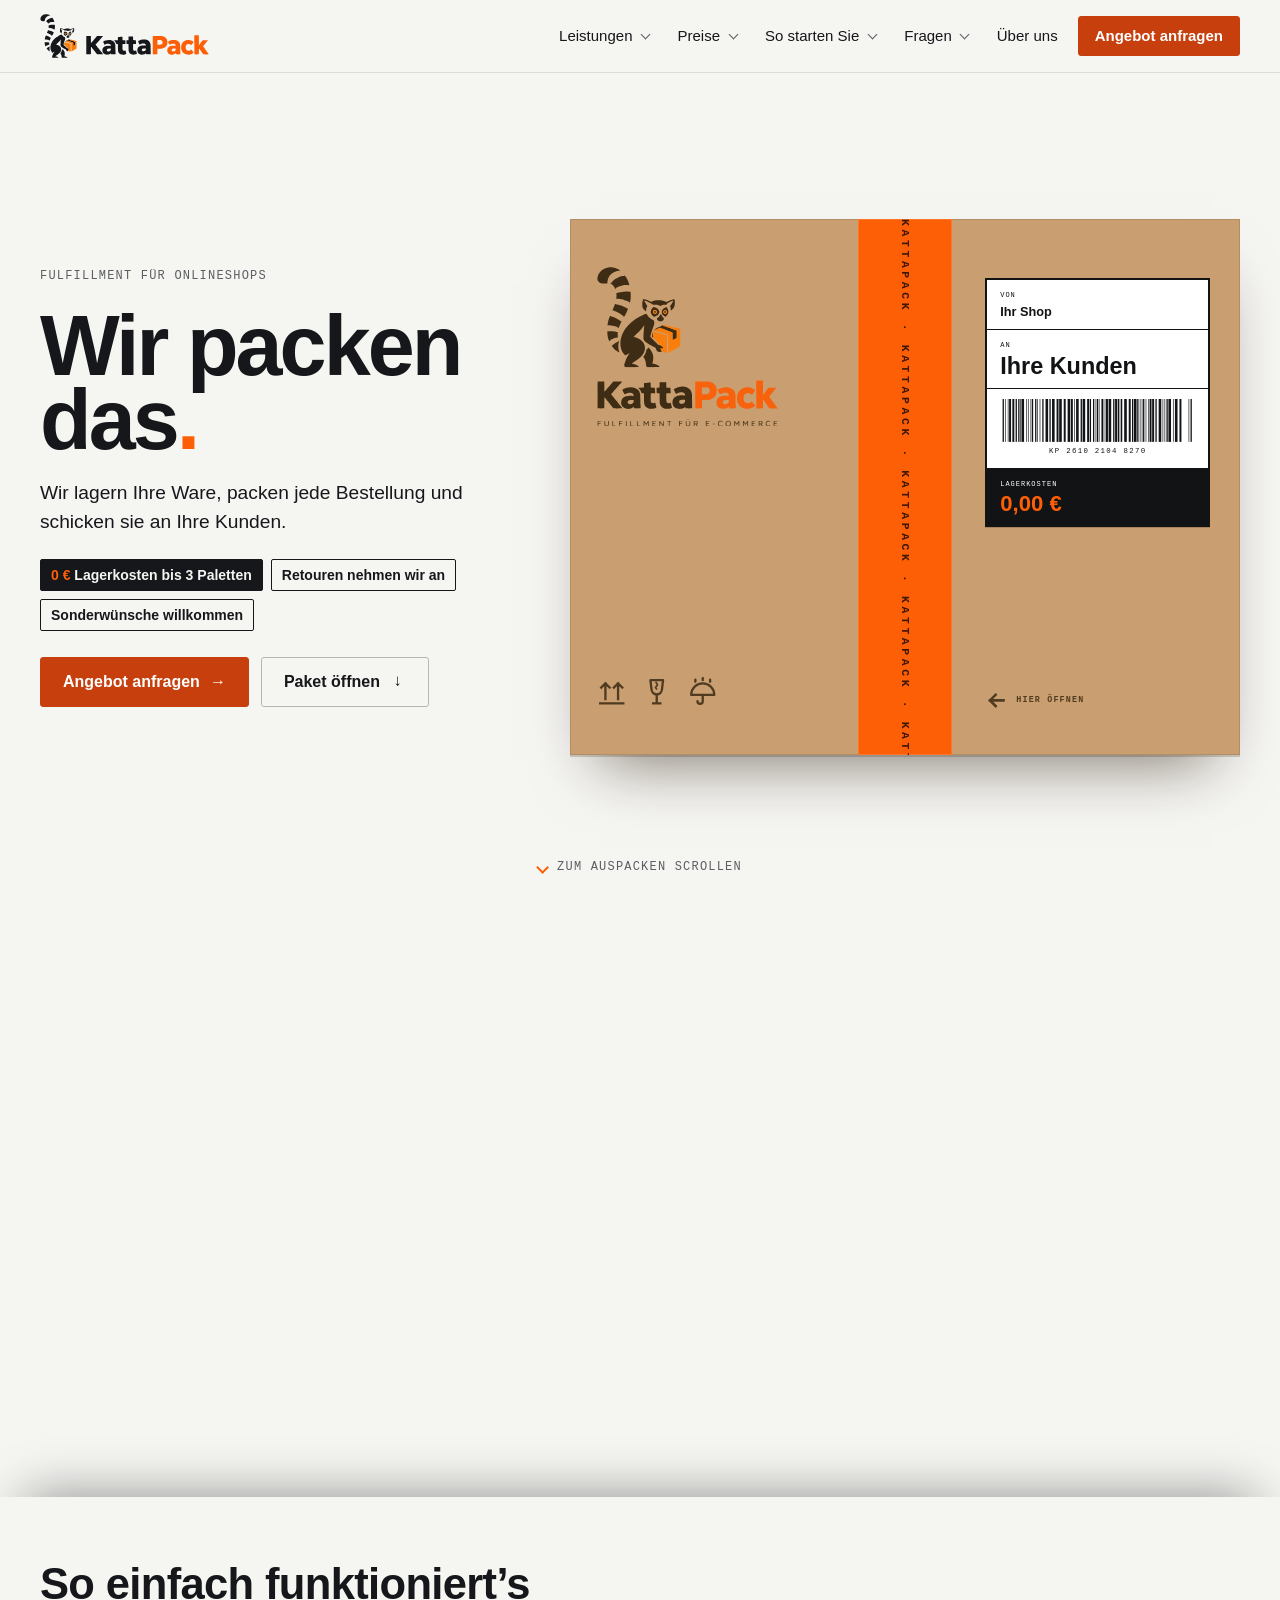
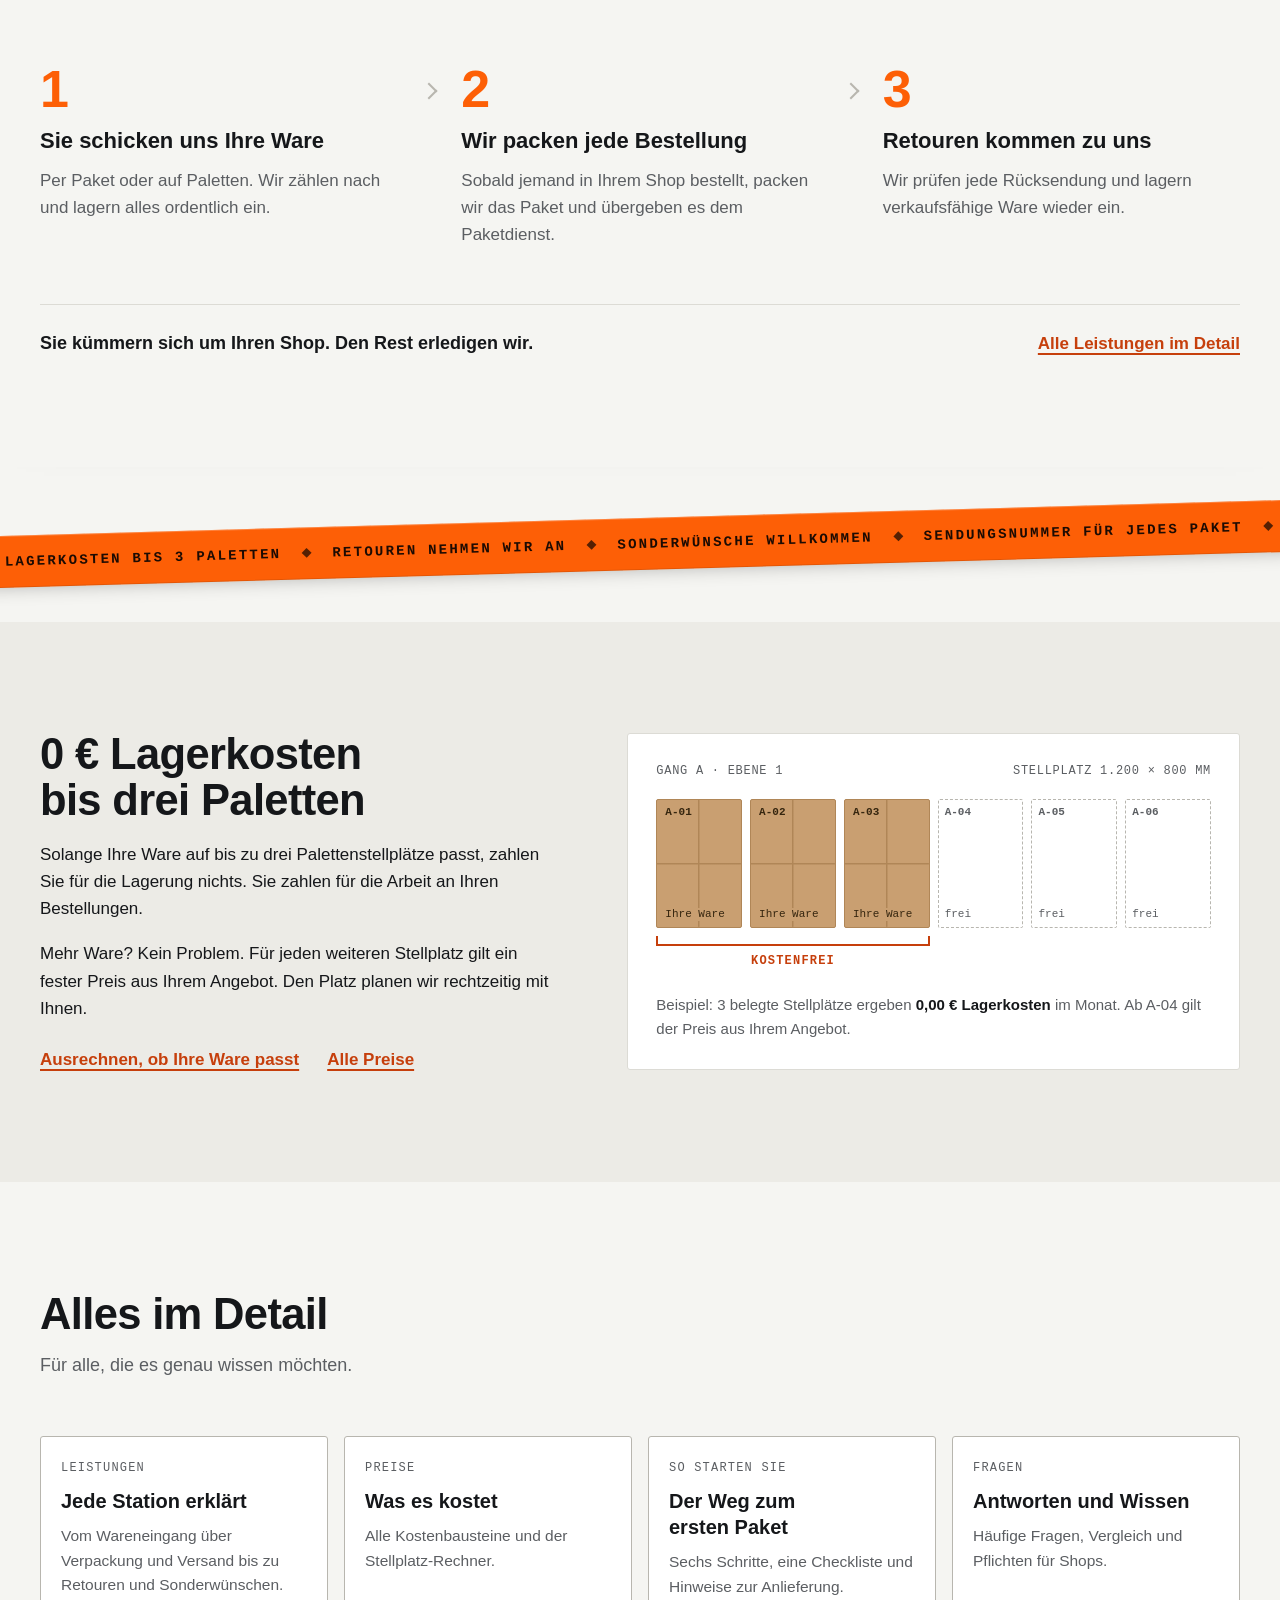
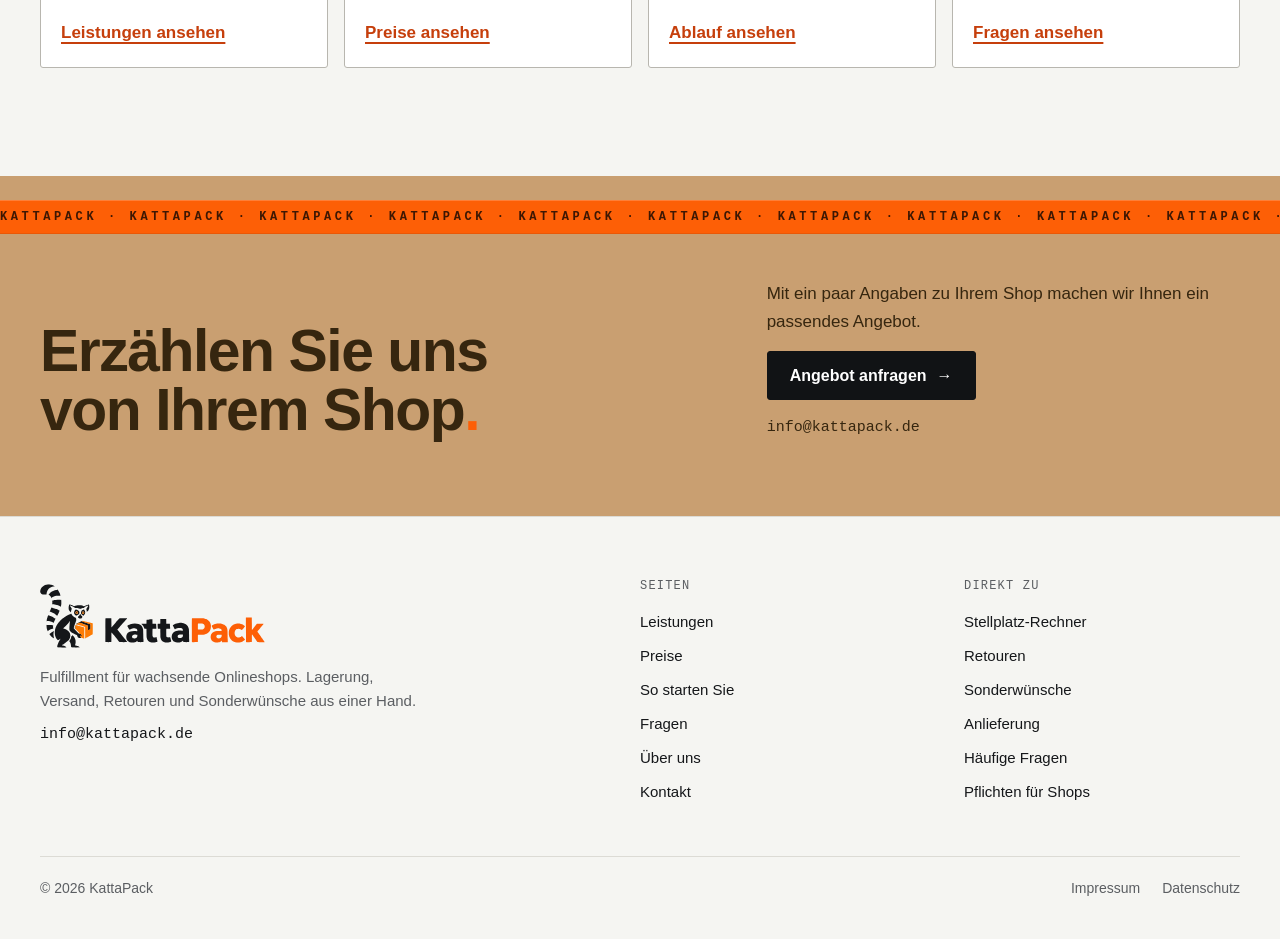
==== index.html @ b0286f22 "Add files via upload" ====
<!doctype html>
<html lang="de">
<head>
<meta charset="utf-8">
<meta name="viewport" content="width=device-width, initial-scale=1, viewport-fit=cover">
<title>KattaPack Fulfillment</title>
<meta name="description" content="KattaPack lagert, packt und versendet Ware für Onlineshops. Keine Lagerkosten bis 3 Palettenstellplätze, Retouren und Sonderwünsche.">
<meta property="og:type" content="website">
<meta property="og:locale" content="de_DE">
<meta property="og:site_name" content="KattaPack">
<meta property="og:title" content="KattaPack Fulfillment">
<meta property="og:description" content="KattaPack lagert, packt und versendet Ware für Onlineshops. Keine Lagerkosten bis 3 Palettenstellplätze, Retouren und Sonderwünsche.">
<meta name="theme-color" content="#F5F5F2" media="(prefers-color-scheme: light)">
<meta name="theme-color" content="#111213" media="(prefers-color-scheme: dark)">
<link rel="icon" href="favicon.ico" sizes="32x32">
<link rel="icon" href="favicon.svg" type="image/svg+xml">
<link rel="apple-touch-icon" href="apple-touch-icon.png">
<link rel="stylesheet" href="fonts/fonts.css">
<link rel="stylesheet" href="site.css">
</head>
<body>
<div class="site page-index"><svg class="sprite" aria-hidden="true" focusable="false"><symbol id="kp-mark" viewBox="301.7 91.7 550.0 661.0"><path fill="currentColor" fill-rule="evenodd" d="M490.5,750.3C490.1,750.2 489.5,750.0 489.0,750.0C488.2,750.0 485.4,748.4 483.9,747.0C482.5,745.7 481.5,743.7 480.8,740.9C480.0,737.2 480.4,734.3 482.6,726.4C487.3,710.1 495.1,691.4 502.7,678.5C503.9,676.5 505.5,673.9 506.2,672.7C507.3,670.7 509.1,668.0 513.8,661.2C516.3,657.5 515.9,657.4 510.8,660.1C505.3,663.0 491.5,670.7 489.4,672.0C487.9,672.9 487.6,673.0 486.9,672.6C485.6,671.9 476.0,662.2 475.3,660.8C474.9,660.1 473.9,658.4 473.0,657.1C468.1,649.9 463.4,640.3 460.9,632.5C459.9,629.2 457.4,618.9 456.8,616.0C455.2,606.2 454.5,589.4 455.5,580.3C456.6,569.3 459.3,557.6 463.4,545.3C465.1,540.2 469.0,530.6 471.2,526.2C480.2,508.3 493.8,489.0 507.0,475.5C509.5,472.9 512.4,469.9 513.5,468.7C518.9,462.9 534.2,449.8 544.2,442.4C547.7,439.8 550.9,437.4 551.3,437.1C553.8,435.2 566.0,427.3 571.3,424.1C580.3,418.7 585.4,416.0 594.1,412.0C607.0,406.0 626.5,398.8 627.5,399.7C627.7,399.9 628.9,401.8 630.0,404.0C634.0,412.0 636.8,415.7 643.0,421.8C650.6,429.2 660.8,435.8 670.5,439.5C672.2,440.2 673.9,441.0 674.2,441.4C675.1,442.4 676.8,447.9 677.5,452.1C678.0,454.8 678.0,456.7 677.9,461.6C677.7,468.2 677.1,471.7 675.2,476.5C673.3,481.2 667.1,498.6 661.0,516.2C659.5,520.6 657.4,527.0 656.8,529.3C653.7,541.3 652.3,547.9 652.3,550.5C652.3,551.7 652.6,552.1 660.9,560.5C665.7,565.3 674.5,574.3 680.7,580.7C700.4,601.1 703.0,603.7 703.8,603.8C704.2,603.9 706.1,604.2 707.9,604.5C709.8,604.8 712.3,605.4 713.4,605.7C714.6,606.0 715.5,606.3 715.6,606.3C715.6,606.3 715.5,605.9 715.2,605.3C714.9,604.8 714.7,604.3 714.8,604.3C714.8,604.3 715.7,604.6 716.7,605.0C721.5,606.6 723.0,607.4 726.5,610.2C731.1,613.8 733.7,616.5 735.7,619.5C737.0,621.6 737.2,622.0 737.3,624.1C737.4,626.2 737.3,626.7 736.6,627.7C735.6,629.2 733.9,630.0 731.7,630.0C729.2,630.0 727.1,629.4 723.4,627.6C719.9,625.8 720.0,625.7 721.0,630.3C721.5,632.9 722.0,634.0 724.5,638.4C726.1,641.2 727.6,643.7 727.9,644.0C728.1,644.3 728.3,645.1 728.3,645.8C728.3,646.9 728.2,647.1 727.7,646.9C727.3,646.8 726.8,647.0 726.5,647.4C725.7,648.3 721.1,649.9 718.1,650.4C715.9,650.7 714.8,650.7 711.5,650.2C703.2,649.1 698.3,646.7 694.4,641.8C691.3,638.0 689.5,633.7 687.8,626.6C687.5,625.4 687.0,624.0 686.7,623.7C686.4,623.3 681.6,620.7 676.0,617.8C667.0,613.2 659.9,609.4 651.5,604.7C650.0,603.9 647.0,602.2 644.7,601.0C637.6,597.2 629.8,592.3 623.1,587.3C615.8,581.9 610.5,575.5 608.3,569.6C607.0,566.0 606.6,560.3 606.8,546.7C607.0,535.8 607.2,531.6 608.2,519.8C608.5,516.4 608.9,510.7 609.2,507.2C609.4,503.7 609.9,498.7 610.2,496.2C610.4,493.6 610.8,489.8 611.0,487.8C611.2,485.7 611.5,483.0 611.7,481.8C612.2,478.2 612.2,474.9 611.8,474.8C611.6,474.7 610.8,475.5 610.1,476.6C608.9,478.5 603.6,486.1 601.2,489.3C598.7,492.7 590.8,502.5 587.8,505.8C575.3,520.1 562.3,532.6 545.9,546.3C543.2,548.5 541.0,550.5 541.0,550.6C541.0,551.2 542.0,551.6 545.0,552.2C549.9,553.1 555.3,554.5 561.3,556.5C577.0,561.8 594.4,573.8 602.5,584.7C607.3,591.2 608.2,592.7 610.0,596.5C613.3,603.4 614.8,608.5 616.3,618.6C617.2,624.8 616.5,633.7 614.3,641.9C612.7,647.9 609.3,656.7 607.5,659.3C607.1,660.0 606.1,661.6 605.4,662.8C604.7,664.1 603.3,666.3 602.3,667.6C601.3,669.0 600.3,670.4 600.0,670.8C598.5,673.0 593.6,678.3 588.7,682.8C580.8,690.1 571.1,697.4 555.8,707.7C553.3,709.5 550.2,711.6 549.0,712.4C547.8,713.2 545.9,714.4 544.8,715.1C543.7,715.7 541.1,717.5 538.9,719.1C536.8,720.6 533.7,722.8 532.0,724.0C530.0,725.4 529.0,726.3 529.1,726.6C529.1,727.0 530.4,727.4 534.4,728.2C547.1,730.8 554.9,733.1 561.5,736.4C568.8,739.9 572.4,742.8 574.5,746.8C576.7,750.9 581.4,750.5 532.9,750.5C509.9,750.5 490.8,750.4 490.5,750.3ZM633.6,750.3C629.9,749.9 627.3,748.1 625.6,744.9C624.3,742.2 623.7,739.2 623.7,735.0C623.7,730.2 623.0,725.6 621.0,715.2C620.9,714.4 620.4,712.6 620.0,711.2C617.1,700.6 613.1,692.4 607.7,686.0C605.9,683.9 605.0,682.6 605.0,682.3C605.0,682.1 606.2,680.5 607.8,678.6C613.8,671.2 619.3,661.9 621.6,655.2C623.2,650.5 624.8,643.9 625.3,639.8C625.8,635.8 626.1,635.3 628.5,633.1C629.6,632.0 632.2,629.4 634.2,627.2C639.1,621.8 639.6,621.3 640.0,621.3C641.1,621.3 647.4,628.4 653.1,636.1C659.9,645.2 665.6,656.0 668.4,665.5C671.6,676.0 672.4,688.8 670.7,701.6C669.6,709.7 668.5,714.5 666.0,723.1C665.2,725.8 665.1,726.5 665.4,726.9C665.6,727.1 667.8,727.6 670.2,728.0C678.0,729.3 686.1,731.2 690.8,732.9C692.1,733.3 693.6,733.8 694.2,734.0C696.6,734.8 704.1,738.8 706.6,740.6C709.9,743.1 711.4,744.8 712.8,747.6C713.6,749.3 713.7,749.7 713.4,750.1C713.0,750.6 708.9,750.6 674.4,750.6C653.2,750.5 634.8,750.4 633.6,750.3ZM441.7,650.2C434.9,646.8 428.2,642.7 424.0,639.4C418.6,635.0 410.7,626.9 407.3,622.3C406.7,621.4 405.2,619.5 404.1,618.0C401.2,614.3 398.0,609.3 398.2,609.0C398.3,608.8 398.9,608.4 399.5,608.2C400.1,607.9 401.7,606.8 403.1,605.8C415.5,596.0 414.5,596.7 420.4,592.8C424.5,590.1 429.5,587.3 438.0,582.9C440.3,581.7 440.9,581.3 441.1,580.5C441.7,578.5 442.3,577.3 443.2,576.8C444.0,576.3 444.1,576.3 444.7,576.8C445.8,577.9 445.8,579.2 444.5,585.0C443.9,588.0 443.3,591.6 443.2,593.0C443.0,594.4 442.7,596.6 442.5,598.0C441.7,602.5 441.2,608.7 441.5,612.2C441.6,614.0 441.8,617.6 442.0,620.2C442.3,626.1 443.3,633.6 444.5,639.2C445.4,643.1 447.0,649.8 447.4,650.9C447.7,652.1 447.6,652.7 446.9,652.7C446.7,652.7 444.3,651.6 441.7,650.2ZM382.1,579.4C381.3,577.6 378.3,570.2 376.0,564.5C375.1,562.3 374.3,560.1 374.2,559.5C374.0,558.9 373.7,557.8 373.5,557.0C372.9,554.9 371.7,548.8 371.0,544.5C370.2,539.1 369.6,532.0 369.4,524.3L369.2,516.1L370.2,515.0L371.3,513.8L373.2,514.6C375.0,515.4 375.0,515.4 381.0,515.0C388.6,514.4 405.3,514.7 410.5,515.5C412.5,515.8 415.8,516.3 417.8,516.5C419.8,516.8 424.1,517.7 427.3,518.4C431.9,519.4 433.4,519.6 435.1,519.4C437.8,519.2 438.1,519.5 437.9,522.2C436.8,535.4 436.9,537.8 438.3,548.1C439.2,554.0 439.2,555.1 438.3,555.9C437.6,556.5 437.6,556.5 436.3,555.7C435.2,555.1 434.6,555.0 433.4,555.2C431.3,555.4 424.6,556.9 422.3,557.6C410.2,561.0 394.6,568.5 387.6,574.3C383.8,577.4 383.3,578.1 383.4,579.5C383.6,581.3 382.9,581.3 382.1,579.4ZM798.0,571.4C797.6,571.0 797.5,566.6 797.3,547.2C797.2,534.2 797.1,523.5 797.1,523.5C795.0,522.6 794.0,522.2 791.7,521.3C790.1,520.7 787.4,519.8 785.7,519.1C783.9,518.5 781.7,517.7 780.7,517.3C779.7,517.0 777.3,516.1 775.5,515.3C773.7,514.6 771.4,513.7 770.5,513.3C769.6,513.0 767.9,512.3 766.7,511.8C765.5,511.3 761.8,509.9 758.5,508.7C755.2,507.4 751.3,505.9 749.8,505.3C748.4,504.8 745.5,503.7 743.5,503.0C741.6,502.3 738.0,500.9 735.5,499.8C733.1,498.8 730.3,497.7 729.3,497.4C728.3,497.0 726.2,496.2 724.7,495.7C723.1,495.1 720.5,494.2 719.0,493.6L716.1,492.6L711.8,494.5C707.3,496.5 706.0,497.0 698.2,500.2C695.6,501.2 692.9,502.3 692.2,502.6C690.3,503.5 689.1,504.0 687.0,504.7C684.6,505.4 678.3,507.9 677.9,508.3C677.4,508.6 676.0,508.2 676.0,507.7C676.0,507.5 675.8,507.4 675.6,507.4C675.4,507.5 675.2,507.3 675.1,507.0C675.0,506.7 675.5,506.2 676.3,505.7C677.1,505.2 678.3,504.4 679.1,503.8C684.4,500.0 700.1,490.8 708.7,486.6C729.5,476.4 730.4,475.9 731.4,476.1C731.9,476.2 732.3,476.2 732.3,476.0C732.3,475.9 732.7,475.6 733.1,475.4C733.7,475.2 734.2,475.3 735.3,475.7C736.9,476.4 737.9,476.8 743.8,478.9C745.9,479.6 748.5,480.6 749.7,481.1C753.2,482.5 755.5,483.3 761.0,485.2C763.8,486.2 767.0,487.3 768.0,487.7C769.0,488.1 770.4,488.6 771.2,488.8C771.9,489.1 774.2,489.9 776.3,490.7C780.4,492.2 784.4,493.5 788.2,494.8C789.4,495.2 792.2,496.3 794.3,497.1C796.4,497.9 801.2,499.6 804.8,500.8C808.5,502.1 812.2,503.4 813.0,503.7C813.8,504.1 815.0,504.5 815.6,504.7C818.3,505.3 825.5,508.3 826.1,509.0C826.7,509.7 826.7,511.1 826.6,534.3C826.5,555.5 826.4,559.0 826.0,559.6C825.7,560.1 821.1,562.5 813.5,566.2C803.2,571.2 801.4,572.0 800.0,572.0C798.9,572.0 798.3,571.8 798.0,571.4ZM668.0,556.3C667.7,556.1 666.9,555.2 666.3,554.3C665.7,553.3 664.5,551.6 663.6,550.5C662.5,549.2 662.0,548.3 662.1,547.9C662.2,547.5 662.4,546.5 662.6,545.7C662.8,544.8 663.4,542.1 664.0,539.7C666.7,527.8 667.2,526.0 667.8,524.4C668.1,523.8 668.2,523.1 668.1,522.8C668.0,522.4 668.2,522.3 669.1,522.3L670.2,522.3L670.4,532.6C670.8,550.3 670.8,556.7 670.2,556.7C669.9,556.7 669.6,556.5 669.5,556.3C669.3,556.1 669.1,556.1 668.9,556.3C668.6,556.5 668.3,556.5 668.0,556.3ZM441.7,493.6C441.5,493.4 441.3,492.8 441.3,492.3C441.3,490.7 441.0,490.4 438.2,488.9C434.0,486.6 419.8,481.0 415.5,480.0C415.0,479.9 413.1,479.4 411.3,478.9C401.2,476.3 390.3,474.9 380.3,474.8C375.0,474.8 374.7,474.9 373.8,475.6C372.1,476.9 371.4,477.2 370.8,476.7C370.5,476.4 370.4,475.9 370.5,475.5C370.6,475.1 370.8,473.0 371.0,470.7C371.7,462.3 373.4,452.6 375.2,446.7C375.6,445.3 376.2,443.2 376.5,442.0C377.0,440.0 379.6,432.0 380.8,428.8C381.9,425.7 386.7,414.8 387.2,414.3C388.2,413.2 389.0,413.2 389.9,414.1C390.9,415.0 392.7,415.7 402.8,419.0C420.8,424.9 439.2,434.4 456.6,446.9C458.9,448.5 459.1,448.6 460.6,448.4C463.3,448.1 463.3,448.6 461.0,453.2C455.2,464.9 447.3,483.1 445.2,489.7C444.0,493.3 442.8,494.7 441.7,493.6ZM713.5,448.8C710.8,448.4 709.7,448.1 707.0,446.8C701.0,443.8 694.7,436.3 694.7,432.3C694.7,431.1 694.9,430.7 696.4,429.1C698.0,427.4 704.0,422.7 706.9,420.7C708.7,419.5 710.2,417.3 713.5,410.5C716.9,403.4 717.0,403.3 720.3,403.3C722.1,403.3 722.5,403.4 723.6,404.5C724.9,405.7 725.5,406.7 728.8,413.7C730.9,418.1 730.9,418.2 734.9,422.2C737.1,424.4 739.5,427.0 740.2,428.1C741.4,429.9 741.4,430.1 741.3,432.3C741.0,436.5 738.0,441.1 733.3,444.6C730.2,447.0 727.3,448.2 723.3,448.8C719.6,449.4 718.0,449.4 713.5,448.8ZM477.7,418.8C477.0,418.5 476.3,418.1 476.0,418.0C475.4,417.7 474.8,416.5 474.5,415.3C474.4,414.5 471.1,411.7 463.1,405.7C457.6,401.5 456.0,400.4 450.4,397.0C438.6,389.9 427.5,384.7 416.1,380.8C411.9,379.3 409.3,378.8 405.3,378.5C404.5,378.5 403.7,378.4 403.4,378.4C402.6,378.3 402.7,377.0 403.5,375.1C405.3,371.2 408.3,364.0 408.3,363.7C408.3,363.6 409.4,361.0 410.6,358.0C411.9,355.0 414.3,348.9 416.0,344.4C419.0,336.4 419.6,334.9 420.5,334.5C420.8,334.4 422.3,335.0 424.0,335.8C425.6,336.7 427.3,337.3 427.7,337.3C428.1,337.3 429.0,337.5 429.6,337.6C430.3,337.8 432.0,338.2 433.5,338.5C444.4,340.7 457.9,344.7 467.6,348.5C470.2,349.5 472.4,350.3 472.5,350.3C472.6,350.3 475.6,351.7 479.2,353.3C485.4,356.1 495.3,361.3 499.7,363.9C501.7,365.1 502.7,365.2 504.0,364.5C504.8,364.0 505.7,364.3 505.7,365.1C505.7,365.8 499.0,383.0 496.7,388.3C494.1,394.4 489.6,403.1 486.5,408.2C484.7,411.1 482.5,414.7 481.6,416.2C480.3,418.4 479.4,419.5 478.9,419.3C478.9,419.3 478.3,419.1 477.7,418.8ZM674.4,418.2C668.0,413.5 662.6,408.2 660.2,404.1C658.3,400.8 655.9,394.2 655.3,390.4C654.3,383.8 656.6,374.3 660.7,367.7C664.6,361.5 671.8,354.0 673.8,354.0C675.4,354.0 684.9,357.4 689.5,359.7C697.2,363.3 700.8,366.0 704.5,370.5C707.2,373.8 709.1,377.6 710.0,381.5C710.6,384.1 710.7,385.2 710.6,389.2C710.4,394.0 709.9,395.9 708.0,399.6C707.0,401.5 704.1,404.6 701.2,406.8C698.3,408.9 677.8,419.3 676.5,419.3C676.1,419.3 675.2,418.8 674.4,418.2ZM747.8,416.7C738.6,410.3 732.0,404.7 730.3,402.0C728.0,398.1 726.8,392.5 727.1,386.4C727.3,381.9 727.9,379.6 729.7,375.7C733.6,367.3 741.2,361.2 754.3,355.8C755.8,355.2 757.2,354.7 757.5,354.7C758.3,354.7 759.5,356.0 761.8,359.4C766.3,366.0 769.3,373.2 770.3,379.3C770.8,382.4 770.8,388.9 770.3,391.5C769.3,396.9 766.8,402.9 763.4,407.9C760.8,411.9 753.2,419.0 751.7,419.0C751.4,419.0 749.6,418.0 747.8,416.7ZM684.9,398.9C690.4,397.7 695.1,391.7 694.5,386.5C694.1,383.0 690.9,378.4 687.7,376.8C684.2,375.1 681.4,374.9 678.4,376.3C674.6,378.1 671.9,381.1 670.8,385.0C670.4,386.5 670.3,387.2 670.6,388.8C671.3,392.3 673.9,395.9 677.3,397.9C677.8,398.1 681.8,399.3 682.5,399.3C682.7,399.3 683.8,399.1 684.9,398.9ZM750.7,399.0C751.2,398.9 751.9,398.6 752.4,398.5C752.9,398.4 754.4,397.3 755.8,395.9C758.7,392.9 759.8,390.5 759.8,387.0C759.8,385.2 759.6,384.5 758.7,382.7C757.4,380.4 755.2,378.0 753.6,377.1C751.4,376.0 749.4,375.6 748.1,376.0C744.1,377.3 741.2,379.9 739.2,384.1C737.0,388.4 737.6,391.2 741.2,395.3C744.1,398.5 748.1,400.1 750.7,399.0ZM745.9,395.0C743.1,394.1 741.7,391.8 741.7,387.7C741.7,384.4 742.1,383.0 743.5,381.7C744.7,380.5 746.3,380.0 748.8,380.0C752.2,380.0 754.3,381.3 755.5,384.1C756.1,385.5 756.2,388.9 755.6,390.8C754.7,394.1 749.9,396.2 745.9,395.0ZM678.3,394.3C677.2,393.7 676.6,393.1 675.9,391.7C675.0,390.0 675.0,389.6 675.1,386.8C675.2,384.1 675.3,383.6 676.1,382.4C677.4,380.4 679.1,379.7 682.4,379.7C684.5,379.7 685.2,379.8 686.7,380.6C689.3,381.9 689.7,382.7 689.9,386.6C690.1,390.7 689.5,392.4 687.3,393.9C686.1,394.7 685.5,394.8 682.9,394.9C680.2,395.0 679.6,395.0 678.3,394.3ZM621.5,382.1C616.1,379.1 609.6,373.2 606.6,368.6C604.9,366.1 602.3,360.4 601.1,356.8C599.2,351.1 598.8,348.1 598.9,338.3C598.9,333.0 599.0,328.6 599.3,327.3C599.5,326.1 599.9,323.8 600.2,322.2C601.1,316.5 604.9,303.8 606.0,302.6C606.5,302.1 607.0,302.0 608.2,302.2C613.0,302.8 625.9,306.5 631.5,308.9C636.9,311.2 645.6,315.4 649.8,317.6C652.4,319.0 654.9,320.3 655.3,320.6C656.6,321.2 657.0,321.1 660.0,319.7C661.6,319.0 663.5,318.2 664.3,317.9C665.2,317.6 667.7,316.7 670.1,315.9C676.6,313.6 683.4,311.9 693.0,310.4C698.3,309.6 717.2,309.6 722.0,310.4C723.7,310.7 726.4,311.1 727.8,311.4C736.5,312.6 744.9,315.3 755.2,319.9L759.3,321.7L765.4,318.5C777.7,312.2 789.7,307.5 800.8,304.7C809.8,302.5 809.6,302.5 810.6,305.9C812.6,312.5 813.1,317.4 813.1,328.0C813.1,336.0 813.0,337.7 812.4,341.3C811.1,348.6 808.1,356.5 804.5,362.0C801.2,367.2 793.3,375.1 788.6,378.1C786.8,379.2 786.7,378.8 786.7,373.7C786.7,366.5 785.7,360.9 783.4,353.8C782.6,351.6 782.0,349.5 782.0,349.1C782.0,348.8 782.6,347.6 783.4,346.6C784.2,345.6 785.7,343.6 786.9,342.1C790.5,337.4 794.3,331.0 798.4,322.8C802.5,314.7 802.7,313.8 801.1,313.9C796.5,314.2 770.1,325.9 766.7,329.1C766.1,329.7 763.7,332.4 761.5,335.2L757.4,340.1L749.9,340.0C743.9,340.0 741.8,340.1 739.4,340.5C734.6,341.4 728.7,343.6 723.0,346.5C721.0,347.5 719.0,348.3 718.5,348.3C718.1,348.3 716.8,347.9 715.7,347.3C711.6,345.3 702.0,341.8 696.8,340.5C692.0,339.3 682.8,339.1 673.0,339.9L670.5,340.1L668.3,338.6C665.3,336.7 661.1,334.3 654.8,330.9C651.9,329.4 647.9,327.1 645.8,326.0C634.6,319.7 613.9,311.5 613.0,313.0C612.7,313.4 615.7,320.4 619.1,327.2C621.3,331.7 626.8,340.6 630.1,345.1C631.1,346.6 632.0,348.0 632.0,348.2C632.0,348.4 631.1,350.4 630.0,352.7C625.8,361.6 624.4,367.3 624.1,376.6C624.0,380.2 623.8,382.4 623.5,382.6C623.3,382.9 622.6,382.6 621.5,382.1ZM515.4,327.9C514.9,327.4 514.9,325.7 515.3,324.5C515.6,323.9 515.6,323.4 515.3,323.0C514.9,322.2 505.1,317.3 499.8,315.2C489.9,311.3 484.8,309.6 479.2,308.0C477.9,307.6 476.4,307.2 475.8,307.0C471.3,305.6 460.8,303.5 453.5,302.5C441.5,300.9 434.1,300.5 431.8,301.5C430.2,302.2 429.2,302.1 428.5,301.3C427.9,300.7 427.9,300.5 428.4,296.6C428.7,294.3 429.2,289.6 429.4,286.0C429.7,280.3 429.7,278.7 429.2,273.2C428.3,263.8 428.3,263.7 429.6,262.8C430.3,262.3 431.3,262.0 432.1,262.0C432.8,262.0 435.8,261.3 438.8,260.5C441.7,259.7 445.2,258.8 446.5,258.6C447.8,258.3 450.2,257.7 451.8,257.4C459.2,255.7 472.5,254.2 483.0,253.7C490.8,253.4 502.0,253.7 510.7,254.5L516.5,255.1L518.2,254.2C520.2,253.2 520.8,253.1 521.3,253.8C521.6,254.1 522.0,257.4 522.4,261.9C523.4,272.2 523.4,294.0 522.6,301.3C521.5,310.1 521.4,310.9 519.3,319.7C517.8,325.8 517.4,326.9 516.4,327.7C515.9,328.2 515.7,328.2 515.4,327.9ZM422.4,238.2C417.9,226.9 414.0,220.1 408.3,214.2C403.6,209.3 396.3,204.1 392.0,202.6C385.8,200.4 385.3,200.2 385.3,199.5C385.3,198.8 386.4,198.9 389.2,199.9C390.6,200.3 392.0,200.6 392.3,200.5C392.7,200.4 393.9,199.0 395.0,197.4C402.6,186.9 412.0,177.5 421.2,171.3C428.0,166.6 434.2,163.3 443.8,159.2C450.7,156.2 461.5,153.0 469.0,151.7C478.1,150.1 478.4,150.0 480.6,148.7C481.7,147.9 482.9,147.3 483.3,147.3C484.0,147.3 486.1,150.2 492.5,159.7C495.8,164.5 502.7,177.4 504.6,182.0C507.7,189.6 509.0,193.2 510.1,196.7C511.8,202.3 512.9,206.5 513.4,209.1C513.8,211.4 513.8,211.4 513.0,212.0C512.0,212.9 510.8,212.8 509.2,211.8L507.9,210.8L496.7,210.8C485.6,210.9 480.6,211.2 474.8,212.2C473.4,212.5 471.0,212.9 469.5,213.1C458.7,215.0 444.4,220.0 434.4,225.5C430.7,227.5 425.4,230.9 424.7,231.8C424.5,232.1 424.2,233.4 424.2,234.9C424.1,237.4 423.7,239.0 423.0,239.0C422.8,239.0 422.5,238.7 422.4,238.2ZM342.2,200.1C334.9,199.6 324.0,196.5 317.0,193.0C313.2,191.1 307.9,184.5 305.7,179.0C301.5,168.5 304.0,152.9 312.3,137.7C319.9,123.6 333.8,110.4 349.0,102.9C358.0,98.4 366.0,95.9 376.3,94.4C382.3,93.5 400.2,93.7 406.4,94.6C416.4,96.1 427.6,99.6 435.3,103.5C443.3,107.6 445.6,108.9 448.7,111.2C452.7,114.2 453.2,114.7 452.7,115.6C451.9,117.1 449.9,117.4 448.1,116.3C447.0,115.6 446.8,115.6 443.7,115.9C438.7,116.5 436.2,117.0 429.4,119.0C418.4,122.1 405.5,128.4 398.7,133.9C394.8,137.1 389.0,143.1 386.3,146.6C380.0,155.1 376.1,163.1 372.8,174.5C371.6,178.8 370.2,187.7 369.8,193.6C369.7,195.8 369.4,197.9 369.2,198.2C368.8,198.8 365.5,199.4 359.7,200.0C356.7,200.3 346.1,200.4 342.2,200.1Z"/><path fill="#FD7C05" fill-rule="evenodd" d="M759.0,656.8C758.5,656.6 757.0,656.2 755.6,656.0C754.3,655.7 752.7,655.3 752.2,655.0C751.1,654.4 746.4,652.8 739.7,650.8C737.4,650.2 734.8,649.3 734.0,649.0C733.2,648.7 731.3,648.0 729.9,647.6C728.1,647.0 727.2,646.5 726.9,646.1C726.7,645.7 725.1,642.9 723.4,640.0C720.6,635.2 720.2,634.3 719.6,631.6C719.3,629.9 719.0,627.6 719.0,626.5C719.0,623.6 719.3,623.5 724.2,626.0C726.4,627.0 729.0,628.1 730.0,628.3C731.7,628.7 732.1,628.7 733.2,628.1C735.0,627.3 736.1,625.5 735.9,624.0C735.6,622.5 733.2,618.9 730.8,616.5C727.7,613.3 721.8,608.7 719.7,608.0C717.3,607.1 715.3,606.0 715.3,605.7C715.3,605.5 714.6,604.5 713.8,603.5C712.9,602.5 711.5,600.9 710.7,600.0C709.9,599.0 707.5,596.3 705.3,594.0C703.2,591.7 699.2,587.4 696.6,584.3C693.9,581.3 689.0,576.1 685.8,572.7C682.6,569.3 678.8,565.1 677.3,563.5C675.8,561.9 674.1,560.2 673.5,559.9C672.9,559.6 672.1,558.8 671.7,558.2C671.3,557.5 670.6,556.8 670.2,556.7L669.3,556.3L669.3,551.8C669.2,532.8 669.0,523.9 668.5,523.4C667.8,522.8 667.9,522.2 668.7,519.9C669.0,518.9 669.3,517.8 669.3,517.5C669.3,517.2 669.6,516.7 670.0,516.3C670.6,515.7 670.9,515.7 672.3,515.9C673.1,516.0 674.7,516.4 675.7,516.7C676.7,517.1 678.9,517.7 680.5,518.2C682.1,518.6 684.6,519.3 686.0,519.7C687.4,520.1 690.0,520.7 691.8,521.2C693.7,521.7 695.5,522.2 696.0,522.3C697.0,522.7 701.4,524.0 705.5,525.1C707.1,525.6 709.4,526.3 710.5,526.7C711.6,527.1 713.6,527.6 715.0,527.9C716.4,528.2 718.2,528.6 719.0,528.9C719.8,529.2 722.5,530.0 725.0,530.7C727.5,531.4 730.8,532.4 732.3,532.9C733.9,533.3 735.5,533.9 736.0,534.0C736.5,534.1 738.3,534.7 740.2,535.2C742.0,535.6 744.9,536.5 746.6,537.0C748.3,537.6 750.0,538.0 750.4,538.0C750.7,538.0 751.4,538.2 751.9,538.4C752.4,538.7 754.0,539.2 755.5,539.5C758.9,540.2 760.8,540.9 761.3,541.5C761.9,542.2 761.9,656.2 761.3,656.9C760.8,657.5 760.1,657.4 759.0,656.8ZM770.6,655.4C770.4,655.3 770.3,628.9 770.3,596.7C770.3,564.5 770.2,537.7 770.0,537.2C769.9,536.6 769.4,536.0 768.8,535.6C767.8,535.0 761.8,533.1 758.2,532.2C756.3,531.7 751.4,530.3 748.5,529.3C747.4,528.9 745.5,528.4 744.3,528.2C743.1,528.0 740.5,527.2 738.5,526.6C736.5,526.0 733.4,525.0 731.7,524.5C724.0,522.3 721.4,521.5 719.7,520.9C718.8,520.5 717.1,520.0 716.1,519.8C713.6,519.2 707.4,517.5 706.3,517.1C705.9,516.9 704.9,516.6 704.2,516.4C703.4,516.2 701.6,515.7 700.0,515.2C698.4,514.8 696.3,514.2 695.2,514.0C694.1,513.8 692.7,513.4 692.1,513.1C691.4,512.8 689.6,512.3 688.2,512.0C684.4,511.1 676.9,508.6 676.2,507.9C676.0,507.8 676.0,507.5 676.3,507.2C676.8,506.7 682.4,504.4 685.7,503.3C687.8,502.6 689.0,502.2 690.8,501.3C691.6,501.0 694.3,499.8 696.8,498.8C704.6,495.7 706.0,495.1 710.3,493.2C712.6,492.2 715.0,491.3 715.5,491.2C716.5,491.0 718.7,491.6 726.0,494.3C727.6,494.9 729.7,495.7 730.7,496.0C731.7,496.4 734.5,497.5 736.9,498.5C739.3,499.5 742.9,500.9 744.9,501.6C746.9,502.4 749.7,503.4 751.2,504.0C752.6,504.6 756.5,506.1 759.8,507.3C763.1,508.6 766.8,510.0 768.0,510.5C769.2,511.0 770.9,511.7 771.8,512.0C772.8,512.3 775.0,513.2 776.8,514.0C778.7,514.7 781.0,515.6 782.0,516.0C783.0,516.3 785.3,517.1 787.0,517.8C788.7,518.4 791.6,519.5 793.4,520.1C797.0,521.4 798.0,521.9 798.4,522.5C798.5,522.7 798.7,533.1 798.7,545.7C798.7,558.2 798.8,568.9 799.0,569.3C799.1,569.7 799.4,570.2 799.7,570.4C800.3,570.8 823.9,559.4 824.7,558.3C825.1,557.6 825.2,554.3 825.3,534.3C825.4,512.3 825.3,511.1 824.8,510.4C824.2,509.7 817.0,506.7 814.3,506.0C813.6,505.8 812.4,505.4 811.6,505.1C810.8,504.7 807.2,503.4 803.5,502.2C799.8,500.9 795.1,499.2 793.0,498.4C790.9,497.6 788.1,496.6 786.8,496.1C783.1,494.9 779.1,493.5 775.0,492.0C772.9,491.2 770.6,490.4 769.8,490.2C769.1,489.9 767.7,489.4 766.7,489.0C765.7,488.6 762.5,487.5 759.7,486.5C754.2,484.6 751.9,483.8 748.3,482.4C747.1,482.0 744.5,481.0 742.5,480.3C736.6,478.1 735.6,477.8 733.9,477.0C733.0,476.7 732.3,476.2 732.3,476.1C732.3,475.7 734.5,474.7 738.2,473.5C740.8,472.6 741.0,472.5 742.9,473.0C744.0,473.2 746.2,473.7 747.8,474.0C749.5,474.4 751.6,474.9 752.5,475.2C753.4,475.4 757.0,476.3 760.5,477.2C764.0,478.0 767.4,478.9 768.0,479.2C768.6,479.4 770.4,479.8 771.8,480.0C774.4,480.3 782.3,482.2 784.5,483.0C785.5,483.3 796.6,485.8 798.5,486.1C799.1,486.2 799.9,486.4 800.5,486.6C801.1,486.8 802.7,487.2 804.2,487.5C805.6,487.8 808.4,488.5 810.3,489.0C812.3,489.5 814.6,490.0 815.5,490.2C816.4,490.3 817.9,490.6 818.8,490.8C819.8,491.1 821.9,491.6 823.7,492.0C825.4,492.3 827.3,492.8 827.8,493.0C828.4,493.2 830.3,493.7 832.1,494.0C833.9,494.4 835.7,494.8 836.0,495.0C836.4,495.2 838.1,495.6 839.9,495.8C843.5,496.4 848.4,497.8 849.0,498.5C849.3,498.8 849.4,515.3 849.3,554.6C849.3,607.8 849.3,610.2 848.7,611.0C848.4,611.5 846.9,612.5 845.3,613.4C842.7,614.8 838.8,617.0 833.1,620.3C831.8,621.0 830.6,621.7 830.4,621.7C830.3,621.7 829.6,622.1 829.0,622.5C828.3,623.0 827.1,623.7 826.2,624.2C825.2,624.6 823.5,625.6 822.3,626.4C821.1,627.1 818.1,628.9 815.5,630.3C812.9,631.7 809.9,633.4 808.8,634.1C804.1,636.8 802.0,638.0 801.7,638.0C801.5,638.0 800.8,638.4 800.2,639.0C799.6,639.6 798.8,640.0 798.5,640.0C798.1,640.0 797.4,640.3 797.0,640.6C796.5,640.9 795.5,641.6 794.8,642.1C794.0,642.6 790.5,644.6 787.0,646.6C777.5,651.9 776.2,652.7 775.7,653.2C775.2,653.5 771.2,655.7 770.9,655.7C770.8,655.7 770.7,655.6 770.6,655.4ZM746.1,400.5C742.6,399.6 739.3,396.8 737.4,393.2C736.7,391.7 736.5,391.1 736.5,388.5C736.5,385.6 736.6,385.3 737.8,382.8C743.0,372.2 754.6,371.4 760.0,381.4C761.1,383.4 761.2,383.6 761.2,387.0C761.2,392.0 760.4,393.9 757.1,397.2C755.7,398.6 754.3,399.7 753.8,399.8C753.2,400.0 752.5,400.2 752.1,400.4C750.7,400.9 747.9,401.0 746.1,400.5ZM678.7,400.0C676.2,399.4 676.1,399.4 673.9,397.7C672.1,396.3 669.9,392.9 669.4,390.7C668.5,387.0 669.2,383.1 671.1,380.0C672.6,377.8 674.4,376.3 677.1,375.0C678.9,374.1 679.5,374.0 682.0,374.0C687.8,374.0 691.8,376.3 694.6,381.3C695.6,383.1 695.7,383.7 695.9,386.6C696.1,390.5 695.5,392.7 693.3,395.5C689.9,399.9 684.6,401.6 678.7,400.0ZM750.9,393.3C752.9,392.6 754.7,389.8 754.7,387.4C754.7,385.2 752.4,382.2 750.3,381.7C745.3,380.3 741.5,385.4 743.6,390.4C744.9,393.3 747.8,394.5 750.9,393.3ZM686.0,392.5C688.0,391.2 688.8,389.2 688.5,386.5C688.4,385.4 688.1,384.1 687.7,383.7C686.9,382.5 683.8,381.0 682.4,381.0C679.2,381.0 676.7,383.5 676.4,386.8C676.2,389.3 677.6,391.8 679.7,392.9C681.7,394.0 684.0,393.8 686.0,392.5Z"/></symbol><symbol id="kp-word" viewBox="165.7 772.7 858.3 139.3"><path fill="currentColor" fill-rule="evenodd" d="M309.3,909.8C308.9,909.7 307.4,909.5 306.2,909.3C295.1,907.6 286.5,901.6 282.4,892.8C279.6,886.6 279.0,877.6 281.0,870.7C282.4,865.9 285.4,860.9 288.9,857.6C296.4,850.5 311.5,846.5 326.3,847.6C329.2,847.9 333.0,848.3 334.8,848.5C338.8,849.1 339.3,848.9 339.3,846.4C339.3,842.6 337.3,838.3 334.6,836.3C332.1,834.5 326.4,833.0 322.0,833.0C319.8,833.0 313.8,833.8 311.8,834.4C307.3,835.7 303.9,837.0 299.9,839.0C298.5,839.8 297.0,840.3 296.6,840.3C295.8,840.2 294.2,837.3 288.3,826.0C285.5,820.6 285.3,820.1 285.7,819.4C286.6,817.8 294.9,813.5 301.7,811.2C315.0,806.5 333.7,806.1 345.5,810.3C359.3,815.2 366.3,822.9 369.5,836.6C370.5,841.0 370.7,845.1 371.0,866.0C371.2,883.4 371.3,887.7 371.8,890.2C372.5,893.9 372.6,906.6 371.9,907.3C371.4,907.8 341.3,907.8 340.7,907.3C340.5,907.0 340.3,905.7 340.3,903.6C340.3,899.7 340.0,899.3 338.1,901.1C334.2,904.8 328.0,907.7 321.2,909.2C319.1,909.6 310.8,910.1 309.3,909.8ZM553.5,909.8C547.2,909.0 543.3,907.8 538.9,905.6C535.6,904.0 533.1,902.1 530.6,899.4C521.1,889.1 520.9,870.0 530.2,858.3C534.8,852.3 544.5,847.6 555.1,846.0C563.6,844.7 567.9,844.7 579.4,846.1C583.3,846.5 583.7,846.3 583.7,844.1C583.7,837.5 579.8,833.1 572.5,831.5C569.3,830.8 561.2,830.9 557.5,831.8C552.4,833.0 545.5,835.9 542.0,838.2C541.3,838.7 540.6,838.9 540.3,838.8C539.7,838.6 529.3,818.0 529.3,817.1C529.3,816.1 532.1,814.3 538.2,811.3C545.9,807.6 552.9,805.6 563.0,804.5C568.6,803.9 573.8,804.0 580.5,804.8C589.5,806.0 598.5,809.9 604.1,815.0C609.5,820.0 612.9,825.8 614.8,833.9C616.4,840.3 616.6,844.3 616.7,867.2C616.7,878.7 616.8,889.1 617.0,890.3C617.5,893.6 617.4,906.8 616.9,907.3C616.4,907.8 586.3,907.8 585.7,907.3C585.5,907.0 585.3,905.7 585.3,903.8C585.3,901.4 585.2,900.6 584.9,900.5C584.6,900.4 582.7,901.4 580.7,902.8C575.5,906.4 571.6,908.1 565.5,909.3C563.5,909.7 555.4,910.1 553.5,909.8ZM415.5,909.2C409.1,908.2 402.1,904.9 398.1,901.0C394.2,897.3 391.2,891.4 389.8,885.1C388.6,879.0 388.3,874.3 388.4,855.4C388.4,841.5 388.3,836.8 388.0,836.5C387.7,836.1 386.6,836.0 382.6,836.0C379.3,836.0 377.6,835.9 377.5,835.6C377.3,835.4 376.7,833.6 376.0,831.6C373.4,824.2 369.2,817.5 364.1,812.7C362.3,810.9 361.3,809.8 361.5,809.5C361.6,809.1 363.5,809.0 374.4,809.0C386.4,809.0 387.3,809.0 387.8,808.4C388.3,807.9 388.3,806.6 388.3,798.1C388.3,786.7 388.1,787.5 392.2,787.0C395.3,786.7 399.8,786.1 403.3,785.7C404.7,785.5 406.9,785.3 408.2,785.2C409.4,785.1 412.0,784.7 413.9,784.5C415.7,784.2 417.9,784.0 418.7,784.1L420.2,784.2L420.3,796.1C420.5,807.4 420.5,808.1 421.1,808.5C421.7,808.9 423.5,809.0 430.5,809.0C441.1,809.0 440.3,808.6 440.3,814.3C440.3,816.4 440.5,819.4 440.6,820.8C441.2,826.1 441.5,834.9 441.0,835.5C440.6,835.9 439.2,836.0 431.0,836.0C422.5,836.0 421.4,836.1 421.0,836.6C420.6,837.0 420.5,840.2 420.4,853.6C420.2,874.0 420.5,876.4 423.2,879.6C426.0,883.0 432.3,883.6 438.6,881.1C440.1,880.5 440.9,880.3 441.3,880.5C441.8,880.9 442.3,882.2 443.7,888.0C444.2,890.3 445.3,894.6 446.0,897.6C447.1,901.8 447.3,903.3 447.1,903.8C446.5,905.0 442.3,906.9 437.3,908.2C431.8,909.6 421.3,910.1 415.5,909.2ZM488.8,909.0C478.9,907.2 471.2,902.0 467.2,894.4C465.5,891.0 464.6,888.7 463.7,884.5C463.0,881.7 462.9,880.1 462.7,861.5C462.5,850.5 462.5,840.6 462.6,839.6C462.7,837.9 462.7,837.5 462.0,836.8C461.2,836.0 461.1,836.0 455.6,836.0C451.6,836.0 450.0,835.9 449.7,835.6C449.1,834.8 448.0,821.1 448.0,813.9C448.0,810.8 448.1,809.9 448.5,809.5C449.0,809.1 450.0,809.0 455.2,809.0C460.3,809.0 461.4,808.9 461.8,808.5C462.3,808.0 462.3,806.7 462.4,799.7C462.4,795.2 462.4,789.8 462.4,787.8C462.3,784.7 462.3,784.0 462.8,783.6C463.3,783.1 464.8,783.0 478.5,783.0C489.7,783.0 493.6,783.1 493.9,783.4C494.2,783.7 494.3,786.9 494.3,795.7L494.3,807.6L495.1,808.3C495.9,809.0 496.1,809.0 504.5,809.0C510.8,809.0 513.3,809.1 513.6,809.4C513.8,809.6 514.0,810.8 514.0,812.5C514.0,814.0 514.3,819.6 514.7,825.1C515.2,832.9 515.3,835.1 515.0,835.5C514.7,835.9 513.0,836.0 505.0,836.0C496.2,836.0 495.4,836.0 494.9,836.6C494.4,837.2 494.3,838.9 494.3,854.0C494.3,875.5 494.6,877.4 498.0,880.4C500.5,882.7 505.3,883.3 510.2,881.8C514.5,880.6 514.7,880.5 515.0,880.9C515.2,881.1 515.7,882.6 516.2,884.2C516.6,885.8 517.5,889.1 518.2,891.5C520.5,899.9 521.3,903.4 521.0,904.1C520.1,905.7 512.0,908.3 504.8,909.3C501.0,909.9 492.7,909.7 488.8,909.0ZM168.1,907.2C167.8,907.0 167.7,887.4 167.8,843.9C167.8,784.0 167.9,781.0 168.4,780.4C169.0,779.9 170.2,779.8 184.1,779.7C196.7,779.6 199.3,779.7 199.6,780.1C199.9,780.4 200.0,787.0 200.1,804.2C200.2,825.2 200.2,827.8 200.7,827.9C201.2,828.0 204.4,824.6 212.0,815.5C214.3,812.8 216.9,809.7 217.8,808.7C218.8,807.7 221.3,804.8 223.4,802.3C225.5,799.9 230.6,794.0 234.7,789.3C238.7,784.7 242.4,780.6 242.7,780.3C243.4,779.9 246.4,779.8 263.7,779.7C281.5,779.6 283.9,779.7 284.3,780.1C284.6,780.5 284.1,781.3 280.6,785.2C278.3,787.7 275.2,791.3 273.5,793.1C271.9,795.0 268.8,798.5 266.5,801.0C264.3,803.5 260.4,807.8 258.0,810.6C255.5,813.3 249.3,820.3 244.2,826.0C239.0,831.7 234.2,837.2 233.4,838.1L232.0,839.7L232.6,840.7C232.9,841.2 234.4,843.1 235.8,844.9C237.3,846.6 241.3,851.6 244.7,855.8C248.1,860.1 252.3,865.3 254.1,867.5C257.0,871.1 261.1,876.3 265.8,882.2C268.2,885.1 271.5,889.4 276.1,895.2C278.2,897.9 280.4,900.7 280.9,901.3C283.8,904.7 285.1,906.7 284.9,907.2C284.7,907.6 282.4,907.7 264.2,907.7C245.2,907.7 243.7,907.6 243.1,907.1C242.4,906.5 229.3,890.0 225.0,884.3C223.8,882.8 221.4,879.8 219.6,877.7C217.9,875.6 215.0,871.9 213.1,869.6C207.1,862.0 201.2,855.2 200.7,855.2C200.2,855.2 200.2,857.6 200.1,881.0C200.0,899.4 199.9,906.9 199.6,907.2C199.1,907.9 168.6,907.9 168.1,907.2ZM325.0,887.3C331.1,886.5 336.1,883.1 338.4,878.1C339.4,876.0 339.7,868.8 338.9,867.9C338.5,867.6 337.1,867.4 332.4,867.2C322.5,866.9 317.2,868.0 313.5,871.4C311.1,873.5 310.5,875.1 310.7,878.6C311.0,883.4 313.4,886.1 318.3,887.2C320.6,887.7 321.8,887.7 325.0,887.3ZM573.7,885.0C574.8,884.6 576.4,883.8 577.4,883.1C582.2,879.8 583.7,876.9 583.7,870.3C583.7,867.2 583.6,866.7 583.1,866.5C582.8,866.4 579.4,866.2 575.5,866.1C569.2,865.9 568.2,866.0 565.7,866.6C560.3,867.9 557.6,869.7 556.1,872.8C555.3,874.7 555.1,877.6 555.7,879.8C556.2,881.7 558.6,884.1 561.1,885.1C563.0,885.9 563.5,886.0 567.5,885.9C571.1,885.8 572.2,885.7 573.7,885.0Z"/><path fill="#FD5F06" fill-rule="evenodd" d="M760.3,909.7C751.2,908.2 742.7,904.0 739.1,899.2C738.5,898.4 737.7,897.4 737.2,896.8C735.9,895.1 734.0,890.5 733.1,886.6C731.7,880.2 732.3,872.9 734.9,866.8C735.4,865.7 736.0,864.2 736.3,863.5C737.0,861.7 743.6,855.1 746.0,853.8C748.5,852.4 752.4,850.8 755.0,850.2C756.1,849.9 757.8,849.3 758.8,849.0C762.3,847.7 773.1,847.3 784.4,848.0C789.4,848.4 790.1,848.4 790.8,847.9C791.6,847.4 791.6,847.2 791.5,845.9C791.3,845.1 790.9,843.4 790.5,842.0C789.8,839.8 789.4,839.2 787.8,837.6C785.3,835.2 784.6,834.9 779.6,833.7C775.7,832.8 775.2,832.8 772.1,833.0C770.3,833.2 768.4,833.5 767.9,833.7C767.3,833.9 766.5,834.0 766.0,834.0C764.8,834.0 758.9,836.0 755.9,837.3C754.7,837.9 753.5,838.3 753.3,838.3C753.1,838.3 752.5,838.7 751.9,839.1C750.4,840.3 749.3,840.5 748.4,839.8C748.0,839.4 746.4,836.7 744.7,833.7C743.1,830.6 740.9,826.7 739.9,824.8C737.8,821.1 737.6,820.0 738.8,819.0C740.3,817.6 742.4,816.0 742.8,816.0C743.0,816.0 744.6,815.3 746.5,814.3C752.3,811.5 761.0,808.8 766.8,808.0C776.0,806.9 787.7,807.5 794.8,809.5C799.7,810.9 801.9,811.9 805.8,814.3C809.3,816.4 814.9,821.7 816.2,824.0C816.7,824.8 817.6,826.4 818.2,827.5C819.6,829.9 821.6,835.3 822.0,838.2C823.1,844.7 823.3,849.3 823.3,867.7C823.3,880.9 823.4,886.8 823.7,887.7C824.0,888.4 824.2,892.4 824.2,897.9C824.4,906.0 824.3,906.9 823.8,907.4C823.3,907.9 821.9,908.0 808.9,908.0C796.4,908.0 794.4,907.9 793.7,907.5C793.1,907.0 793.0,906.7 793.0,904.0C793.0,899.7 792.3,899.4 788.9,902.3C786.4,904.5 780.4,907.4 775.7,908.6C772.5,909.5 771.0,909.7 767.0,909.8C764.3,909.9 761.3,909.8 760.3,909.7ZM872.7,909.5C861.5,907.9 852.3,904.1 846.4,898.5C845.2,897.4 844.0,896.4 843.7,896.2C841.8,895.1 837.5,889.1 835.3,884.5C834.6,882.9 833.6,880.8 833.1,880.0C832.7,879.1 832.2,877.5 832.0,876.3C831.8,875.1 831.4,873.1 831.0,872.0C830.0,868.8 829.6,863.4 829.8,855.8C830.0,850.6 830.2,848.7 830.7,846.8C831.0,845.6 831.6,843.6 831.8,842.5C832.0,841.4 832.5,839.9 832.8,839.3C835.3,833.7 836.4,831.7 838.5,828.5C846.3,816.8 859.1,809.3 874.0,807.6C886.0,806.3 898.8,809.1 908.2,815.1C912.4,817.8 916.7,821.5 916.7,822.4C916.7,822.7 915.6,824.2 914.3,825.7C913.1,827.2 912.0,828.5 912.0,828.7C912.0,828.8 910.7,830.5 909.1,832.4C907.5,834.4 905.6,836.7 905.0,837.5C903.3,839.8 900.5,842.7 899.9,842.7C899.7,842.7 898.4,841.9 897.0,840.9C892.0,837.1 886.5,835.0 881.5,835.0C878.8,835.0 874.4,836.1 872.1,837.2C869.4,838.6 864.9,843.1 864.2,845.2C863.9,846.1 863.4,847.1 863.2,847.5C862.2,849.4 862.0,850.2 861.5,853.5C860.8,858.3 860.9,862.2 861.6,865.7C862.7,870.6 864.4,873.7 868.3,877.8C870.1,879.6 874.3,881.8 877.2,882.3C881.0,883.0 886.6,882.5 889.1,881.3C889.7,880.9 891.1,880.4 892.1,880.0C893.2,879.6 894.9,878.4 896.8,876.8C898.4,875.5 899.8,874.3 900.0,874.3C900.3,874.3 902.4,876.6 905.3,880.2C906.5,881.6 908.5,883.9 909.7,885.2C911.9,887.7 915.0,891.4 916.3,893.2C917.0,894.2 917.1,894.4 916.7,895.2C916.5,895.6 916.2,896.0 916.0,896.0C915.8,896.0 914.7,896.9 913.6,897.9C909.1,902.2 899.7,907.0 893.2,908.4C885.6,910.0 879.0,910.4 872.7,909.5ZM634.9,907.7C633.3,907.7 632.3,907.5 632.0,907.2C631.7,906.9 631.6,889.8 631.7,843.8C631.7,787.8 631.7,780.8 632.2,780.3C632.6,779.9 636.0,779.8 659.9,779.7C691.1,779.6 694.6,779.8 701.3,781.5C706.3,782.7 711.1,784.4 711.9,785.1C712.3,785.3 713.6,786.2 715.0,787.0C720.1,790.0 723.5,793.2 726.9,798.2C730.0,802.7 731.7,807.1 733.7,816.0C734.2,818.1 733.9,828.3 733.3,831.5C732.5,836.3 730.5,842.3 728.6,846.2C726.9,849.5 720.7,856.3 717.3,858.6C712.3,861.9 709.0,863.6 706.9,864.0C705.9,864.2 704.6,864.6 703.8,865.0C701.9,865.9 695.2,867.2 690.2,867.7C687.9,867.8 681.2,868.0 675.4,868.0C667.6,868.0 664.7,868.1 664.4,868.4C664.1,868.7 664.0,873.5 664.0,887.9C664.0,903.3 663.9,907.0 663.6,907.3C663.1,907.6 641.3,908.0 634.9,907.7ZM924.2,907.7C923.3,907.6 922.5,907.2 922.3,907.0C922.1,906.7 922.0,889.2 922.0,864.3C922.0,836.0 921.9,821.4 921.6,819.8C921.4,818.6 921.3,814.4 921.3,810.7C921.4,806.9 921.4,801.6 921.4,798.8C921.5,796.1 921.4,789.9 921.4,785.1C921.3,776.3 921.3,776.3 922.0,775.5L922.8,774.7L937.5,774.7C952.1,774.7 952.2,774.7 952.9,775.4C953.5,776.0 953.5,777.2 953.6,808.6C953.6,826.5 953.8,841.4 953.8,841.6C954.1,842.5 955.0,841.9 956.4,840.1C957.2,839.0 958.2,837.8 958.6,837.3C959.1,836.8 959.8,835.8 960.1,835.2C960.5,834.6 962.1,832.4 963.6,830.4C965.1,828.5 966.6,826.3 967.1,825.7C968.8,823.2 973.1,817.7 974.3,816.5C975.0,815.8 975.8,814.7 976.1,814.2C976.4,813.6 977.5,812.2 978.6,811.1L980.5,809.0L997.9,809.0C1015.1,809.0 1016.0,809.1 1016.0,810.1C1016.0,810.2 1014.8,811.8 1013.2,813.6C1011.7,815.5 1010.0,817.6 1009.3,818.5C1008.7,819.3 1006.8,821.7 1005.1,823.7C1003.4,825.7 1001.4,828.2 1000.6,829.3C999.8,830.3 997.6,833.1 995.7,835.4C993.7,837.7 990.5,841.6 988.5,844.0C982.5,851.2 982.6,850.7 986.3,855.8C989.1,859.6 989.7,860.4 992.1,863.9C992.9,865.0 994.7,867.6 996.1,869.6C997.5,871.5 999.0,873.7 999.4,874.3C999.8,874.9 1000.5,875.9 1001.0,876.5C1001.5,877.1 1002.4,878.5 1003.2,879.5C1005.1,882.3 1007.8,886.0 1008.7,887.1C1009.1,887.7 1009.8,888.6 1010.2,889.2C1010.9,890.4 1013.5,894.2 1017.5,899.8C1022.5,906.9 1022.6,907.0 1021.4,907.6C1021.0,907.8 1013.9,907.9 1002.7,907.8C985.8,907.7 984.4,907.6 983.7,907.0C982.8,906.4 981.9,905.2 979.5,901.5C978.6,900.2 977.6,898.8 977.3,898.3C977.0,897.9 976.4,897.1 976.1,896.5C975.8,895.9 974.5,894.1 973.2,892.3C971.9,890.6 969.8,887.6 968.5,885.7C966.0,881.7 962.5,876.9 961.5,875.7C961.2,875.3 960.6,874.5 960.2,873.8C959.8,873.2 958.9,871.9 958.3,870.9C957.6,870.0 956.6,868.6 956.1,867.8C955.5,867.1 954.9,866.5 954.5,866.5C953.8,866.5 953.8,866.9 953.7,886.6C953.5,904.6 953.4,906.7 953.0,907.2C952.5,907.7 950.9,907.7 939.1,907.8C931.8,907.9 925.1,907.8 924.2,907.7ZM780.3,886.7C784.0,885.5 785.4,884.6 787.9,882.0C789.8,880.1 790.1,879.6 790.9,877.1C791.5,874.9 791.7,873.8 791.6,871.3C791.5,867.1 792.0,867.3 781.7,867.4C773.9,867.6 773.4,867.6 770.8,868.5C765.9,870.0 763.0,873.5 763.0,877.8C763.0,882.2 765.4,885.3 770.0,886.9C773.2,888.0 776.6,887.9 780.3,886.7ZM689.7,839.1C695.9,837.0 698.9,833.8 700.1,827.9C701.5,821.2 700.0,815.7 695.8,812.0C693.8,810.3 693.1,809.9 689.8,808.8C687.3,808.0 687.1,808.0 676.1,808.0C666.5,808.0 665.0,808.1 664.5,808.5C664.1,809.0 664.0,810.9 664.0,824.1C664.0,837.9 664.0,839.2 664.6,839.8C665.1,840.4 665.5,840.4 676.3,840.2C686.8,839.9 687.6,839.9 689.7,839.1Z"/></symbol><symbol id="kp-tag" viewBox="166.7 943.0 852.0 37.3"><path fill="currentColor" fill-rule="evenodd" d="M208.2,978.0C205.6,977.3 203.2,975.5 202.1,973.5C200.9,971.2 200.7,969.3 200.7,961.0C200.7,951.8 200.6,951.9 202.9,952.1L204.2,952.2L204.4,954.2C204.5,955.3 204.6,959.2 204.6,962.8C204.7,966.5 204.8,970.0 205.0,970.7C205.7,973.1 208.7,975.0 211.7,975.0C213.1,975.0 215.3,974.0 216.2,973.0C217.8,971.3 218.0,969.8 218.0,961.0C218.0,955.1 218.1,952.7 218.4,952.4C218.9,951.9 221.1,951.9 221.6,952.4C221.9,952.7 222.0,955.1 222.0,961.0C222.0,968.8 221.9,969.3 221.2,971.5C219.6,975.9 217.0,977.9 212.2,978.2C210.7,978.2 208.9,978.2 208.2,978.0ZM591.9,978.0C590.0,977.5 588.9,976.9 587.6,975.4C585.0,972.5 584.7,970.9 584.7,960.7C584.7,953.5 584.7,952.7 585.3,952.2C585.9,951.7 587.1,951.8 587.9,952.4C588.2,952.7 588.3,954.6 588.3,960.0C588.3,970.4 588.6,971.7 591.6,973.8C592.8,974.7 593.4,974.8 595.1,974.8C598.0,974.8 599.9,973.8 601.1,971.4L602.0,969.5L602.0,961.2C602.0,955.1 602.1,952.7 602.4,952.4C603.0,951.8 604.8,951.9 605.3,952.5C605.6,952.8 605.7,955.4 605.6,962.2L605.5,971.5L604.6,973.2C603.3,975.7 601.4,977.1 598.5,977.9C596.6,978.4 593.8,978.4 591.9,978.0ZM745.7,978.0C742.2,977.3 738.4,974.0 736.9,970.4C736.3,968.8 736.2,967.9 736.2,964.8C736.2,961.5 736.3,961.0 737.1,959.1C738.1,956.9 740.9,953.9 743.0,952.9C745.9,951.3 749.4,951.0 752.5,951.8C754.5,952.3 755.4,952.8 757.1,954.1C758.6,955.2 758.6,956.1 757.3,957.1L756.4,957.7L753.9,956.4C751.7,955.2 751.2,955.0 749.2,955.0C742.4,955.0 738.4,961.4 740.7,968.7C741.5,971.5 743.4,973.4 746.2,974.4C749.3,975.5 751.6,975.0 755.7,972.4C756.6,971.9 756.7,971.9 757.5,972.6C758.6,973.7 758.6,974.4 757.3,975.5C754.4,977.9 750.1,978.8 745.7,978.0ZM781.9,978.0C777.3,976.9 773.9,973.5 772.4,968.6C771.9,967.0 771.9,963.1 772.5,961.3C774.2,955.7 778.6,951.8 783.8,951.4C795.5,950.5 802.6,963.8 795.4,973.3C792.4,977.3 787.0,979.2 781.9,978.0ZM970.7,977.8C967.1,976.8 964.2,974.3 962.6,970.8C962.0,969.4 961.9,968.6 961.9,964.8C961.8,960.5 961.8,960.5 963.0,958.4C964.1,956.3 966.6,953.7 968.5,952.8C972.9,950.5 979.4,951.1 982.8,954.3C983.9,955.3 983.9,955.7 982.9,956.6C982.1,957.4 980.9,957.6 980.5,957.0C979.9,956.1 976.6,955.0 974.4,955.0C968.5,955.0 964.6,960.3 965.6,966.8C966.3,970.8 968.1,973.0 971.7,974.4C972.6,974.7 973.9,975.0 974.5,975.0C975.9,975.0 978.5,974.0 980.3,972.8L981.7,971.9L982.6,972.6C983.8,973.5 983.9,974.2 982.8,975.3C980.5,977.7 974.7,978.9 970.7,977.8ZM169.2,977.5C168.7,977.0 168.7,975.4 168.7,964.9C168.7,955.9 168.8,952.7 169.1,952.4C169.4,952.1 171.7,952.0 177.4,952.0L185.3,952.0L185.6,953.1C185.9,953.9 185.9,954.2 185.5,954.7C185.0,955.3 184.3,955.3 179.0,955.3C174.9,955.3 173.0,955.5 172.7,955.7C172.1,956.3 172.2,962.1 172.8,962.7C173.1,962.9 175.0,963.1 178.3,963.1C181.0,963.2 183.4,963.3 183.6,963.5C184.1,963.8 184.1,965.4 183.6,965.9C183.3,966.2 181.7,966.3 178.3,966.3C172.0,966.3 172.3,966.0 172.3,972.3C172.3,977.3 172.1,978.0 170.5,978.0C170.1,978.0 169.5,977.8 169.2,977.5ZM238.9,977.5C238.4,977.0 238.3,975.4 238.3,964.9C238.3,955.9 238.4,952.7 238.7,952.4C239.3,951.9 241.1,951.9 241.6,952.4C241.9,952.7 242.0,955.5 242.0,963.0C242.0,971.9 242.1,973.4 242.5,973.8C243.0,974.2 244.0,974.3 248.6,974.3C253.6,974.3 254.3,974.4 254.8,974.9C255.5,975.7 255.5,976.3 254.8,977.3C254.3,978.0 254.2,978.0 246.8,978.0C240.5,978.0 239.3,977.9 238.9,977.5ZM270.4,977.4C269.9,976.9 269.8,975.9 269.8,965.0C269.8,955.4 269.9,953.0 270.3,952.6C270.7,952.1 271.7,952.0 278.3,952.0C286.4,952.0 286.7,952.1 286.7,953.7C286.7,955.2 286.3,955.3 280.1,955.3C275.3,955.3 274.3,955.4 274.0,955.9C273.7,956.2 273.5,957.5 273.4,959.1C273.3,963.2 273.2,963.1 279.3,963.2C284.6,963.3 285.3,963.5 285.3,964.8C285.3,966.2 284.8,966.3 279.6,966.3C273.1,966.3 273.3,966.1 273.3,972.3C273.3,976.7 273.3,977.0 272.6,977.5C271.6,978.2 271.1,978.1 270.4,977.4ZM302.5,977.1C301.9,976.4 301.9,975.2 302.1,964.6C302.3,956.8 302.5,952.7 302.7,952.4C303.0,952.1 303.6,952.0 304.3,952.1C305.5,952.2 305.5,952.2 305.7,953.8C305.8,954.8 306.0,960.3 306.0,966.2C306.0,977.0 306.0,977.0 305.3,977.5C304.2,978.3 303.1,978.1 302.5,977.1ZM323.2,977.4C322.7,976.8 322.7,975.7 322.7,964.8C322.7,955.9 322.8,952.7 323.1,952.4C323.6,951.9 325.4,951.9 325.9,952.4C326.2,952.7 326.3,955.5 326.3,963.2C326.3,970.8 326.4,973.6 326.7,973.9C327.0,974.2 328.8,974.3 332.5,974.3C337.3,974.3 338.0,974.4 338.4,974.9C338.8,975.3 339.0,975.9 339.0,976.2C339.0,977.7 338.3,977.8 330.9,977.9C324.2,978.1 323.8,978.0 323.2,977.4ZM354.9,977.4C354.4,976.8 354.3,975.7 354.3,964.8C354.3,955.9 354.4,952.7 354.7,952.4C355.3,951.9 357.1,951.9 357.6,952.4C357.9,952.7 358.0,955.6 358.0,963.2C358.0,971.1 358.1,973.7 358.4,973.9C358.6,974.1 361.3,974.4 364.3,974.5C369.9,974.8 370.7,975.0 370.7,976.3C370.7,977.6 369.9,977.8 362.5,977.9C355.9,978.1 355.5,978.0 354.9,977.4ZM386.4,977.5L385.7,977.0L385.7,964.9C385.7,955.9 385.8,952.7 386.1,952.4C386.5,951.9 388.6,951.9 389.3,952.3C389.7,952.6 391.7,955.6 395.5,961.7C397.2,964.5 397.8,964.9 398.5,964.3C398.8,964.1 400.5,961.6 402.2,958.7C404.0,955.8 405.8,953.2 406.2,952.8C407.0,951.9 408.9,951.7 409.6,952.4C410.2,953.0 410.2,977.0 409.6,977.6C409.0,978.2 407.5,978.1 406.9,977.4C406.4,976.9 406.3,975.6 406.3,968.7C406.2,962.8 406.1,960.5 405.8,960.4C405.6,960.4 404.7,961.4 403.8,962.8C399.2,970.2 398.4,971.1 397.6,970.8C397.0,970.6 395.1,967.8 390.8,960.7C390.4,960.1 390.2,960.0 389.8,960.4C389.4,960.7 389.3,962.2 389.3,968.9C389.3,975.8 389.3,977.0 388.8,977.5C388.1,978.1 387.4,978.1 386.4,977.5ZM427.4,977.6C427.1,977.3 427.0,974.0 427.0,965.0C427.0,956.0 427.1,952.7 427.4,952.4C428.0,951.8 443.0,951.8 443.6,952.4C443.8,952.6 444.0,953.2 444.0,953.7C444.0,955.3 443.5,955.4 437.5,955.2C430.5,954.9 430.7,954.8 430.7,959.0C430.7,963.1 430.5,963.0 436.6,963.0C441.8,963.0 442.3,963.1 442.3,964.5C442.3,966.1 441.7,966.3 436.5,966.3C430.5,966.3 430.7,966.2 430.7,970.5C430.7,972.9 430.8,973.7 431.2,974.1C431.6,974.6 432.7,974.7 437.5,974.7C443.5,974.7 444.0,974.8 444.0,976.2C444.0,977.9 443.5,978.0 435.4,978.0C429.9,978.0 427.7,977.9 427.4,977.6ZM460.5,977.5C460.1,977.0 460.0,975.4 460.0,964.9C460.0,955.9 460.1,952.7 460.4,952.4C460.8,952.0 462.6,951.9 463.2,952.3C463.6,952.5 466.1,955.8 468.1,958.6C468.5,959.2 469.5,960.6 470.3,961.7C471.2,962.7 472.9,965.1 474.3,966.8C477.7,971.3 477.7,971.4 477.7,961.0C477.7,955.1 477.8,952.7 478.1,952.4C478.5,951.9 480.5,951.9 480.8,952.3C481.1,952.7 481.1,976.1 480.9,976.9C480.6,977.8 479.3,978.2 478.4,977.7C477.8,977.4 473.3,971.7 469.2,966.2C464.2,959.5 464.6,959.9 464.1,960.4C463.7,960.8 463.6,962.3 463.6,968.9C463.7,976.9 463.6,977.0 462.9,977.5C462.0,978.1 461.2,978.1 460.5,977.5ZM505.2,977.4C504.7,976.9 504.7,975.6 504.7,966.4C504.7,956.8 504.6,956.1 504.1,955.6C503.6,955.1 502.7,955.0 500.1,955.0C496.2,955.0 495.6,954.7 496.4,953.1L496.8,952.2L506.5,952.1C516.6,952.0 517.0,952.0 517.0,953.5C517.0,954.8 516.4,955.0 512.8,955.0C510.0,955.0 509.4,955.1 508.9,955.6C508.4,956.1 508.3,957.4 508.3,966.6C508.3,976.2 508.3,976.9 507.7,977.4C506.9,978.2 505.9,978.1 505.2,977.4ZM553.2,977.4C552.7,976.8 552.6,975.7 552.8,964.7C552.9,954.8 553.0,952.5 553.4,952.3C554.1,951.8 569.1,951.9 569.6,952.4C570.1,952.9 570.1,954.2 569.6,954.6C569.3,954.8 566.7,955.0 563.5,955.1C559.3,955.1 557.6,955.3 557.2,955.6C556.8,956.0 556.7,956.7 556.7,959.2C556.7,961.2 556.8,962.4 557.1,962.6C557.3,962.8 559.7,963.0 562.4,963.1C567.6,963.3 568.3,963.5 568.3,964.8C568.3,966.2 567.8,966.3 562.6,966.3C558.6,966.3 557.6,966.4 557.2,966.9C556.8,967.3 556.7,968.2 556.7,971.9C556.7,975.5 556.6,976.7 556.1,977.3C555.5,978.2 554.0,978.2 553.2,977.4ZM622.9,977.4C622.4,976.8 622.3,975.5 622.3,964.8C622.3,955.9 622.4,952.7 622.7,952.4C623.0,952.1 624.9,952.0 629.0,952.0C634.3,952.0 635.2,952.1 636.8,952.7C642.6,954.9 643.4,962.3 638.3,966.7L636.5,968.3L638.3,971.0C641.3,975.6 642.0,977.1 641.6,977.6C641.2,978.1 638.7,977.8 637.9,977.1C637.6,976.8 636.2,974.8 634.8,972.6C633.4,970.5 632.0,968.6 631.7,968.5C631.4,968.4 630.3,968.2 629.2,968.1C626.2,967.8 626.0,968.1 626.0,973.1C626.0,975.8 625.9,977.3 625.6,977.6C625.0,978.2 623.5,978.1 622.9,977.4ZM679.7,977.5C679.1,976.8 678.8,953.1 679.4,952.5C679.7,952.1 681.4,952.0 687.7,952.0C695.7,952.0 695.7,952.0 696.0,952.8C696.4,954.0 695.9,954.8 694.5,955.1C693.7,955.2 691.0,955.3 688.3,955.3C685.0,955.3 683.3,955.5 683.1,955.7C682.8,956.0 682.7,957.2 682.7,959.0C682.7,963.0 682.6,963.0 688.8,963.1L693.8,963.2L694.3,964.1C694.8,964.9 694.8,965.0 694.2,965.6C693.6,966.3 693.2,966.3 688.6,966.3C682.5,966.3 682.7,966.2 682.7,970.5C682.7,973.0 682.8,973.7 683.2,974.0C683.6,974.4 685.1,974.5 689.5,974.5C695.8,974.5 696.5,974.7 696.3,976.3C696.1,977.8 695.1,978.0 687.3,978.0C681.2,978.0 680.0,977.9 679.7,977.5ZM813.9,977.4C813.4,976.8 813.3,975.5 813.3,964.8C813.3,955.9 813.4,952.7 813.7,952.4C814.0,952.2 814.7,952.0 815.4,952.0C816.9,952.0 817.3,952.4 821.7,959.4C823.5,962.2 825.2,964.5 825.5,964.6C825.8,964.7 827.1,962.9 829.9,958.8C832.0,955.5 834.0,952.6 834.3,952.4C835.0,951.8 836.8,951.9 837.4,952.5C837.7,953.0 837.8,955.6 837.8,965.0C837.8,977.9 837.8,978.0 836.0,978.0C834.1,978.0 834.0,977.7 834.0,968.7C834.0,962.6 833.9,960.3 833.6,960.1C833.4,960.0 833.1,960.1 832.9,960.5C831.4,962.9 826.7,969.9 826.2,970.3C825.9,970.5 825.5,970.7 825.1,970.6C824.8,970.5 823.1,968.2 821.3,965.5C819.6,962.8 817.9,960.5 817.6,960.5C817.3,960.5 817.1,962.0 817.0,968.9C816.9,975.9 816.7,977.4 816.3,977.7C815.5,978.2 814.5,978.1 813.9,977.4ZM854.9,977.4C854.4,976.8 854.3,975.5 854.3,964.8C854.3,955.9 854.4,952.7 854.7,952.4C855.3,951.9 857.4,951.9 858.1,952.4C858.4,952.6 859.2,953.8 859.9,954.9C863.4,960.6 865.4,963.6 866.0,964.2L866.7,964.8L867.6,963.8C868.1,963.2 869.0,961.8 869.7,960.8C872.1,956.6 875.0,952.4 875.5,952.2C876.4,951.9 877.8,952.0 878.3,952.4C878.6,952.7 878.7,955.9 878.7,964.8C878.7,973.7 878.6,977.0 878.3,977.3C878.0,977.5 877.4,977.7 876.8,977.7C876.3,977.7 875.6,977.5 875.4,977.3C875.1,977.0 875.0,974.7 875.0,969.0C875.0,962.5 874.9,961.0 874.5,960.7C874.0,960.3 873.8,960.5 869.8,967.1C867.9,970.1 866.9,971.1 866.2,970.8C865.6,970.6 863.0,966.8 860.8,963.1C858.6,959.2 858.2,959.4 858.1,964.2C858.1,966.2 858.1,969.9 858.0,972.4C858.0,976.1 857.9,977.1 857.5,977.5C856.8,978.2 855.6,978.1 854.9,977.4ZM896.2,977.5C895.7,977.0 895.7,975.3 895.7,964.9C895.7,955.9 895.8,952.7 896.1,952.4C896.6,951.8 912.0,951.8 912.6,952.4C913.2,953.0 913.1,954.2 912.3,954.8C911.7,955.4 911.2,955.4 906.1,955.2C899.2,954.9 899.3,954.8 899.3,959.0C899.3,963.1 899.2,963.0 905.3,963.0C910.6,963.0 911.3,963.2 911.3,964.7C911.3,966.1 910.6,966.3 905.4,966.3C899.2,966.3 899.4,966.2 899.5,970.5C899.5,972.5 899.7,973.8 900.0,974.1C900.3,974.6 901.3,974.7 906.3,974.7C912.5,974.7 913.0,974.8 913.0,976.2C913.0,977.8 912.4,977.9 904.3,977.9C897.9,978.0 896.6,977.9 896.2,977.5ZM929.2,977.5C928.7,977.0 928.7,975.6 928.7,964.9C928.7,955.9 928.8,952.7 929.1,952.4C929.3,952.1 931.2,952.0 935.5,952.0C941.1,952.0 941.6,952.1 943.2,952.8C949.0,955.5 949.4,963.2 943.9,966.8C943.2,967.3 942.7,967.9 942.7,968.2C942.7,968.5 943.5,970.1 944.6,971.6C947.8,976.4 948.1,977.0 947.7,977.5C947.4,977.8 946.7,978.0 946.0,978.0C944.5,978.0 943.6,977.1 940.5,972.4C939.3,970.5 937.9,968.8 937.6,968.5C936.6,968.0 933.6,968.0 932.9,968.6C932.4,969.0 932.3,969.8 932.3,972.9C932.3,975.8 932.2,976.7 931.8,977.1C931.5,977.4 931.2,977.7 931.0,977.7C930.8,977.7 930.5,977.8 930.2,977.9C930.0,978.0 929.5,977.8 929.2,977.5ZM999.9,977.4C999.4,976.8 999.3,975.5 999.3,964.8C999.3,955.9 999.4,952.7 999.7,952.4C1000.3,951.8 1015.7,951.8 1016.3,952.4C1016.5,952.6 1016.7,953.1 1016.7,953.5C1016.7,954.9 1016.0,955.1 1009.9,955.1C1005.5,955.2 1004.0,955.3 1003.6,955.6C1003.1,956.0 1003.0,956.7 1003.0,959.0C1003.0,963.0 1002.9,963.0 1009.1,963.0C1013.1,963.0 1014.0,963.1 1014.5,963.5C1015.2,964.2 1015.1,965.1 1014.4,965.8C1013.9,966.2 1013.0,966.3 1008.9,966.3C1002.9,966.3 1003.0,966.3 1003.0,970.6C1003.0,974.8 1002.8,974.7 1009.9,974.7C1014.7,974.7 1015.7,974.8 1016.1,975.2C1016.8,975.9 1016.8,976.8 1016.1,977.4C1015.5,977.9 1014.5,978.0 1007.9,978.0C1001.1,978.0 1000.4,977.9 999.9,977.4ZM789.2,974.1C790.8,973.2 792.4,971.6 793.4,969.7C794.0,968.4 794.2,967.7 794.2,964.8C794.2,961.0 793.7,959.7 791.4,957.6C789.4,955.7 787.7,955.0 784.9,955.0C782.8,955.0 782.3,955.1 780.7,956.1C776.5,958.6 775.0,963.4 776.7,968.7C777.9,972.7 781.6,975.2 785.8,974.9C787.0,974.8 788.4,974.5 789.2,974.1ZM711.2,967.8C710.8,967.5 710.7,967.0 710.9,966.5C711.3,965.1 711.5,965.0 716.3,965.0C720.3,965.0 721.0,965.1 721.4,965.6C722.1,966.3 722.2,967.4 721.6,967.9C721.3,968.2 719.7,968.3 716.5,968.3C712.5,968.3 711.6,968.2 711.2,967.8ZM635.0,964.3C637.7,963.3 638.8,959.9 637.3,957.7C635.7,955.4 635.1,955.2 630.8,955.2C628.4,955.3 626.8,955.4 626.5,955.7C625.8,956.3 625.8,963.6 626.5,964.3C626.9,964.8 627.6,964.8 630.6,964.7C632.5,964.7 634.6,964.5 635.0,964.3ZM941.3,964.1C942.7,963.4 944.0,961.3 944.0,959.8C944.0,958.5 942.8,956.7 941.4,955.9C940.6,955.4 939.6,955.3 936.9,955.2C932.2,955.1 932.3,955.1 932.3,960.0C932.3,962.6 932.5,964.0 932.7,964.3C933.4,964.9 939.9,964.8 941.3,964.1ZM597.7,948.2C596.8,947.3 596.8,946.3 597.6,945.6C599.0,944.3 601.0,945.2 601.0,947.0C601.0,948.7 598.9,949.5 597.7,948.2ZM589.9,948.1C589.2,947.2 589.2,946.5 590.0,945.7C591.2,944.4 593.3,945.2 593.3,946.9C593.3,948.5 591.0,949.3 589.9,948.1Z"/></symbol></svg><a class="skip" href="#main">Zum Inhalt springen</a><header class="site-header"><div class="wrap header-inner"><a class="brand" href="index.html" aria-label="KattaPack, zur Startseite"><svg class="lm" viewBox="0 0 550.0 661.0" width="37" height="44" aria-hidden="true" focusable="false"><use href="#kp-mark"/></svg><svg class="lw" viewBox="0 0 858.3 139.3" width="123" height="20" aria-hidden="true" focusable="false"><use href="#kp-word"/></svg></a><button class="nav-toggle" type="button" aria-expanded="false" aria-controls="site-nav"><span class="bars" aria-hidden="true"></span><span class="label">Menü</span></button><nav class="site-nav" id="site-nav" aria-label="Hauptnavigation"><div class="nav-item"><a class="nav-link" href="leistungen.html">Leistungen</a><button class="nav-more" type="button" aria-expanded="false" aria-controls="m-leistungen" aria-label="Bereiche von Leistungen anzeigen"><i aria-hidden="true"></i></button><div class="nav-menu" id="m-leistungen"><ul><li><a href="leistungen.html#bestellablauf"><b>Bestellablauf</b><span>So läuft jede Bestellung</span></a></li><li><a href="leistungen.html#stationen"><b>Stationen</b><span>Wareneingang, Lager, Kommissionierung, Verpackung, Versand</span></a></li><li><a href="leistungen.html#retouren"><b>Retouren</b><span>Annahme, Prüfung, Wiedereinlagerung</span></a></li><li><a href="leistungen.html#sonderwuensche"><b>Sonderwünsche</b><span>Beilagen, Sets, Verpackung mit Ihrer Marke</span></a></li><li><a href="leistungen.html#weitere"><b>Weitere Leistungen</b><span>Händler, Marktplätze, Anbindung</span></a></li></ul></div></div><div class="nav-item"><a class="nav-link" href="preise.html">Preise</a><button class="nav-more" type="button" aria-expanded="false" aria-controls="m-preise" aria-label="Bereiche von Preise anzeigen"><i aria-hidden="true"></i></button><div class="nav-menu" id="m-preise"><ul><li><a href="preise.html#rechner"><b>Stellplatz-Rechner</b><span>Passt Ihre Ware in die kostenfreien Plätze?</span></a></li><li><a href="preise.html#platz"><b>So zählen wir</b><span>Was ein Palettenstellplatz ist</span></a></li><li><a href="preise.html#kosten"><b>Kostenbausteine</b><span>Woraus sich Ihre Kosten zusammensetzen</span></a></li><li><a href="preise.html#mehr-platz"><b>Mehr Platz</b><span>Wenn Ihr Bestand wächst</span></a></li><li><a href="preise.html#kostenfragen"><b>Fragen zu Kosten</b><span>Kurze Antworten</span></a></li></ul></div></div><div class="nav-item"><a class="nav-link" href="ablauf.html">So starten Sie</a><button class="nav-more" type="button" aria-expanded="false" aria-controls="m-ablauf" aria-label="Bereiche von So starten Sie anzeigen"><i aria-hidden="true"></i></button><div class="nav-menu" id="m-ablauf"><ul><li><a href="ablauf.html#schritte"><b>Sechs Schritte</b><span>Vom Gespräch bis zum ersten Paket</span></a></li><li><a href="ablauf.html#anlieferung"><b>Anlieferung</b><span>So kommt Ihre Ware gut bei uns an</span></a></li><li><a href="ablauf.html#bekommen"><b>Was Sie bekommen</b><span>Ansprechpartner, Bestand, Berichte</span></a></li></ul></div></div><div class="nav-item"><a class="nav-link" href="fragen.html">Fragen</a><button class="nav-more" type="button" aria-expanded="false" aria-controls="m-fragen" aria-label="Bereiche von Fragen anzeigen"><i aria-hidden="true"></i></button><div class="nav-menu" id="m-fragen"><ul><li><a href="fragen.html#haeufige-fragen"><b>Häufige Fragen</b><span>Kosten, Lager, Versand, Retouren, Start</span></a></li><li><a href="fragen.html#lohnt"><b>Lohnt es sich?</b><span>Wann sich Fulfillment rechnet</span></a></li><li><a href="fragen.html#vergleich"><b>Vergleich</b><span>Selbst versenden oder auslagern</span></a></li><li><a href="fragen.html#pflichten"><b>Pflichten für Shops</b><span>Verpackung, Elektrogeräte, Batterien</span></a></li></ul></div></div><a class="nav-link solo" href="ueber-uns.html">Über uns</a><a class="btn btn-small" href="kontakt.html">Angebot anfragen</a></nav></div></header><main id="main"><section class="intro" id="intro" aria-labelledby="hero-title"><div class="intro-stage">
<div class="wrap intro-grid">
  <div class="intro-copy">
    <span class="kicker">Fulfillment für Onlineshops</span>
    <h1 class="hero-title" id="hero-title">Wir packen das<span class="dot">.</span></h1>
    <p class="hero-lead">Wir lagern Ihre Ware, packen jede Bestellung und schicken sie an Ihre Kunden.</p>
    <ul class="chips">
      <li><b>0&nbsp;€</b> Lagerkosten bis 3 Paletten</li>
      <li>Retouren nehmen wir an</li>
      <li>Sonderwünsche willkommen</li>
    </ul>
    <div class="actions"><a class="btn" href="kontakt.html">Angebot anfragen <span class="arr" aria-hidden="true">→</span></a><a class="btn btn-ghost" href="#so-gehts" data-open>Paket öffnen <span class="arr down" aria-hidden="true">→</span></a></div>
  </div>
  <div class="box-wrap"><div class="box" aria-hidden="true"><div class="box-inside"><svg class="walls" viewBox="0 0 500 400" preserveAspectRatio="none" aria-hidden="true"><rect class="w-floor" x="80" y="64" width="340" height="272"/><polygon class="w-top" points="0,0 500,0 420,64 80,64"/><polygon class="w-left" points="0,0 80,64 80,336 0,400"/><polygon class="w-right" points="500,0 500,400 420,336 420,64"/><polygon class="w-bottom" points="0,400 80,336 420,336 500,400"/><polygon class="w-shadow" points="80,64 420,64 420,82 102,82 102,336 80,336"/></svg><div class="slip-in"><div class="slip-top"><span class="slip-brand"><svg class="lm" viewBox="0 0 550.0 661.0" width="25" height="30" aria-hidden="true" focusable="false"><use href="#kp-mark"/></svg><svg class="lw" viewBox="0 0 858.3 139.3" width="86" height="14" aria-hidden="true" focusable="false"><use href="#kp-word"/></svg></span><span>Lieferschein</span></div><div class="slip-row"><span>1×</span><span>Ihre Bestellung</span></div><div class="slip-row"><span><svg viewBox="0 0 16 16" fill="none" stroke="currentColor" stroke-width="2.2" stroke-linecap="square" aria-hidden="true"><path d="M3 8.5 6.5 12 13 4.5"/></svg></span><span>Geprüft und sorgfältig verpackt</span></div><div class="slip-lines"><i></i><i></i><i></i></div></div></div><div class="iflap iflap-t"><div class="face f"></div><div class="face b"></div></div><div class="iflap iflap-b"><div class="face f"></div><div class="face b"></div></div><div class="flap flap-l"><div class="face f"><div class="print"><div class="print-logo"><svg class="lm" viewBox="0 0 550.0 661.0" width="100" height="120" aria-hidden="true" focusable="false"><use href="#kp-mark"/></svg><svg class="lw" viewBox="0 0 858.3 139.3" width="185" height="30" aria-hidden="true" focusable="false"><use href="#kp-word"/></svg><svg class="lt" viewBox="0 0 852.0 37.3" width="183" height="8" aria-hidden="true" focusable="false"><use href="#kp-tag"/></svg></div><div class="print-marks"><svg viewBox="0 0 28 28" fill="none" stroke="currentColor" stroke-width="2.2" stroke-linecap="square"><path d="M8 21V6M4 10l4-4 4 4M20 21V6M16 10l4-4 4 4M3 25h22"/></svg><svg viewBox="0 0 28 28" fill="none" stroke="currentColor" stroke-width="2.2" stroke-linejoin="round"><path d="M8 3h12l-1 8.5a5 5 0 0 1-10 0Z"/><path d="M14 16.5V24M9.5 25h9"/><path d="M13 4.5l1.8 3-2 2.4 1.4 2" stroke-width="1.6"/></svg><svg viewBox="0 0 28 28" fill="none" stroke="currentColor" stroke-width="2.2" stroke-linecap="round" stroke-linejoin="round"><path d="M3 17a11 11 0 0 1 22 0Z"/><path d="M14 17v6a2.5 2.5 0 0 1-5 0"/><path d="M7 2.5v2M14 1v2M21 2.5v2"/></svg></div></div><div class="tape-half"><div class="tape-full"><span>KattaPack · KattaPack · KattaPack · KattaPack · KattaPack · KattaPack · KattaPack · KattaPack · KattaPack · KattaPack · KattaPack · KattaPack · KattaPack · KattaPack</span></div></div></div><div class="face b"></div></div><div class="flap flap-r"><div class="face f"><div class="tape-half"><div class="tape-full"><span>KattaPack · KattaPack · KattaPack · KattaPack · KattaPack · KattaPack · KattaPack · KattaPack · KattaPack · KattaPack · KattaPack · KattaPack · KattaPack · KattaPack</span></div></div><div class="ship"><div><span class="k">Von</span><span class="v">Ihr Shop</span></div><div class="big"><span class="k">An</span><span class="v">Ihre Kunden</span></div><div class="ship-code"><svg class="barcode" data-barcode="26102104" viewBox="0 0 300 60" preserveAspectRatio="none"></svg><span>KP 2610 2104 8270</span></div><div class="ship-foot"><span class="k">Lagerkosten</span><span class="v">0,00&nbsp;€</span></div></div><span class="open-here"><svg viewBox="0 0 16 16" fill="none" stroke="currentColor" stroke-width="1.8" stroke-linecap="square" aria-hidden="true"><path d="M13 8H3.5M7.5 4 3.5 8l4 4"/></svg>Hier öffnen</span></div><div class="face b"></div></div><div class="blade"><i class="blade-line"></i><i class="blade-tip"></i></div></div></div>
</div>
<a class="scroll-hint" href="#so-gehts" data-open><i aria-hidden="true"></i>Zum Auspacken scrollen</a>
</div></section>

<section class="section" id="so-gehts" aria-labelledby="how-title"><div class="wrap">
<div class="section-head"><h2 id="how-title">So einfach funktioniert’s</h2></div>
<ol class="how">
<li><h3>Sie schicken uns Ihre Ware</h3><p>Per Paket oder auf Paletten. Wir zählen nach und lagern alles ordentlich ein.</p></li>
<li><h3>Wir packen jede Bestellung</h3><p>Sobald jemand in Ihrem Shop bestellt, packen wir das Paket und übergeben es dem Paketdienst.</p></li>
<li><h3>Retouren kommen zu uns</h3><p>Wir prüfen jede Rücksendung und lagern verkaufsfähige Ware wieder ein.</p></li>
</ol>
<div class="how-foot"><p>Sie kümmern sich um Ihren Shop. Den Rest erledigen wir.</p><a class="text-link" href="leistungen.html">Alle Leistungen im Detail</a></div>
</div></section>

<div class="tapeband" aria-hidden="true"><div class="tape-roll"><div class="tape-track"><span>0 € Lagerkosten bis 3 Paletten<i></i></span><span>Retouren nehmen wir an<i></i></span><span>Sonderwünsche willkommen<i></i></span><span>Sendungsnummer für jedes Paket<i></i></span><span>Ein fester Ansprechpartner<i></i></span><span>0 € Lagerkosten bis 3 Paletten<i></i></span><span>Retouren nehmen wir an<i></i></span><span>Sonderwünsche willkommen<i></i></span><span>Sendungsnummer für jedes Paket<i></i></span><span>Ein fester Ansprechpartner<i></i></span></div></div></div>

<section class="section band" aria-labelledby="lager-title"><div class="wrap split">
<div class="split-text">
<h2 id="lager-title">0&nbsp;€ Lagerkosten bis drei Paletten</h2>
<p>Solange Ihre Ware auf bis zu drei Palettenstellplätze passt, zahlen Sie für die Lagerung nichts. Sie zahlen für die Arbeit an Ihren Bestellungen.</p>
<p>Mehr Ware? Kein Problem. Für jeden weiteren Stellplatz gilt ein fester Preis aus Ihrem Angebot. Den Platz planen wir rechtzeitig mit Ihnen.</p>
<div class="links"><a class="text-link" href="preise.html#rechner">Ausrechnen, ob Ihre Ware passt</a><a class="text-link" href="preise.html">Alle Preise</a></div>
</div>
<div class="split-visual"><figure class="rack" aria-label="Regalgang mit sechs Stellplätzen. Die ersten drei sind mit Ihrer Ware belegt und kostenfrei.">
<figcaption class="rack-head"><span>Gang A · Ebene 1</span><span>Stellplatz 1.200 × 800 mm</span></figcaption>
<div class="slots">
<div class="slot used"><span class="slot-id">A-01</span><span class="slot-tag">Ihre Ware</span></div>
<div class="slot used"><span class="slot-id">A-02</span><span class="slot-tag">Ihre Ware</span></div>
<div class="slot used"><span class="slot-id">A-03</span><span class="slot-tag">Ihre Ware</span></div>
<div class="rack-brace"><span>kostenfrei</span></div>
<div class="slot free"><span class="slot-id">A-04</span><span class="slot-tag">frei</span></div>
<div class="slot free"><span class="slot-id">A-05</span><span class="slot-tag">frei</span></div>
<div class="slot free"><span class="slot-id">A-06</span><span class="slot-tag">frei</span></div>
</div>
<p class="rack-note">Beispiel: 3 belegte Stellplätze ergeben <strong>0,00&nbsp;€ Lagerkosten</strong> im Monat. Ab A-04 gilt der Preis aus Ihrem Angebot.</p>
</figure></div>
</div></section>

<section class="section" aria-labelledby="detail-title"><div class="wrap">
<div class="section-head"><h2 id="detail-title">Alles im Detail</h2><p>Für alle, die es genau wissen möchten.</p></div>
<div class="doors">
<a class="door" href="leistungen.html"><span class="kicker">Leistungen</span><h3>Jede Station erklärt</h3><p>Vom Wareneingang über Verpackung und Versand bis zu Retouren und Sonderwünschen.</p><span class="go">Leistungen ansehen</span></a>
<a class="door" href="preise.html"><span class="kicker">Preise</span><h3>Was es kostet</h3><p>Alle Kostenbausteine und der Stellplatz-Rechner.</p><span class="go">Preise ansehen</span></a>
<a class="door" href="ablauf.html"><span class="kicker">So starten Sie</span><h3>Der Weg zum ersten Paket</h3><p>Sechs Schritte, eine Checkliste und Hinweise zur Anlieferung.</p><span class="go">Ablauf ansehen</span></a>
<a class="door" href="fragen.html"><span class="kicker">Fragen</span><h3>Antworten und Wissen</h3><p>Häufige Fragen, Vergleich und Pflichten für Shops.</p><span class="go">Fragen ansehen</span></a>
</div>
</div></section>
<section class="cta" aria-labelledby="cta-title"><div class="tape-strip" aria-hidden="true"><span>KattaPack · KattaPack · KattaPack · KattaPack · KattaPack · KattaPack · KattaPack · KattaPack · KattaPack · KattaPack · KattaPack · KattaPack · KattaPack · KattaPack · KattaPack · KattaPack · KattaPack · KattaPack · KattaPack · KattaPack · KattaPack · KattaPack · KattaPack · KattaPack · KattaPack · KattaPack · KattaPack · KattaPack · KattaPack · KattaPack · KattaPack · KattaPack · KattaPack · KattaPack · KattaPack · KattaPack · KattaPack · KattaPack · KattaPack · KattaPack</span></div><div class="wrap cta-inner"><h2 class="cta-title" id="cta-title">Erzählen Sie uns von Ihrem Shop<span class="dot">.</span></h2><div class="cta-side"><p>Mit ein paar Angaben zu Ihrem Shop machen wir Ihnen ein passendes Angebot.</p><a class="btn" href="kontakt.html">Angebot anfragen <span class="arr" aria-hidden="true">→</span></a><span class="mailline">info@kattapack.de</span></div></div></section></main><footer class="site-footer"><div class="wrap"><div class="footer-grid"><div class="footer-col footer-brand"><a class="brand brand-lg" href="index.html" aria-label="KattaPack, zur Startseite"><svg class="lm" viewBox="0 0 550.0 661.0" width="53" height="64" aria-hidden="true" focusable="false"><use href="#kp-mark"/></svg><svg class="lw" viewBox="0 0 858.3 139.3" width="160" height="26" aria-hidden="true" focusable="false"><use href="#kp-word"/></svg></a><p class="muted">Fulfillment für wachsende Onlineshops. Lagerung, Versand, Retouren und Sonderwünsche aus einer Hand.</p><span class="mailline">info@kattapack.de</span></div><nav class="footer-col" aria-label="Seiten"><span class="kicker">Seiten</span><a href="leistungen.html">Leistungen</a><a href="preise.html">Preise</a><a href="ablauf.html">So starten Sie</a><a href="fragen.html">Fragen</a><a href="ueber-uns.html">Über uns</a><a href="kontakt.html">Kontakt</a></nav><nav class="footer-col" aria-label="Direkt zu"><span class="kicker">Direkt zu</span><a href="preise.html#rechner">Stellplatz-Rechner</a><a href="leistungen.html#retouren">Retouren</a><a href="leistungen.html#sonderwuensche">Sonderwünsche</a><a href="ablauf.html#anlieferung">Anlieferung</a><a href="fragen.html#haeufige-fragen">Häufige Fragen</a><a href="fragen.html#pflichten">Pflichten für Shops</a></nav></div><div class="footer-bottom"><span>© <span data-year>2026</span> KattaPack</span><nav aria-label="Rechtliches"><a href="impressum.html">Impressum</a><a href="datenschutz.html">Datenschutz</a></nav></div></div></footer></div>
<script src="site.js"></script>
</body>
</html>
---- site.css ----
/* =========================================================
   kattapack – Design-System
   Layout: linksbündiges 12er-Raster. Belege (Versandlabel, Packhinweis,
   Retourenschein, Checkliste) sind die wiederkehrenden Objekte.
   Kraftpapier ist das Material. Magma-Orange ist der Akzent:
   Klebeband, Buttons, Links und der Punkt am Satzende.
   ========================================================= */
:root{
  --bg:#F5F5F2;
  --band:#ECEBE6;
  --surface:#FFFFFF;
  --ink:#15171A;
  --muted:#5B5E62;
  --line:#DCDBD5;
  --line-strong:#B8B6AF;
  --accent:#C63F0C;
  --accent-hover:#A33309;
  --accent-soft:#FBE7DC;
  --on-accent:#FFFFFF;
  --magma:#FD5F06;
  --on-magma:#1C0B03;

  --kraft:#C99F71;
  --kraft-shade:#B08657;
  --kraft-ink:#36260F;
  --tape:#A47847;
  --flap-in:#B48C5E;
  --flap-inner:#BE956A;
  --flap-inner-back:#AE8658;
  --wall-top:#7A5833;
  --wall-left:#8A663F;
  --wall-right:#B68D5F;
  --wall-bottom:#C19A6B;
  --floor:#AD8457;

  --paper:#FFFFFF;
  --paper-ink:#111315;
  --paper-ink-hover:#2B2E31;
  --paper-line:#D6D5D0;
  --paper-muted:#5B5E62;
  --paper-accent:#C63F0C;
  --paper-accent-hover:#A33309;
  --paper-on-accent:#FFFFFF;
  --laser:#FD5F06;
  --error:#B3261E;

  --inverse-bg:#15171A;
  --inverse-fg:#EFEEEA;
  --inverse-muted:#A6A49E;
  --inverse-line:#2F3135;

  --font-display:"Archivo","Helvetica Neue",Arial,sans-serif;
  --font-body:"Archivo","Helvetica Neue",Arial,sans-serif;
  --font-mono:"IBM Plex Mono",ui-monospace,"SFMono-Regular",Menlo,Consolas,monospace;

  --wrap:1200px;
  --radius:3px;
  --header-h:72px;
  --ease-out:cubic-bezier(.2,.7,.2,1);

  padding-top:env(safe-area-inset-top, 0px);
  padding-bottom:env(safe-area-inset-bottom, 0px);
}
@media (prefers-color-scheme: dark){
  :root:not([data-theme="light"]){
    --bg:#111213;
    --band:#17181A;
    --surface:#1D1F21;
    --ink:#ECEBE7;
    --muted:#A3A19B;
    --line:#2B2C2F;
    --line-strong:#45474C;
    --accent:#FF6B2C;
    --accent-hover:#FF8A55;
    --accent-soft:#3A1B0D;
    --on-accent:#1C0B03;
    --magma:#FD5F06;
    --on-magma:#1C0B03;
    --kraft:#A58159;
    --kraft-shade:#8C6B46;
    --kraft-ink:#1E1408;
    --tape:#7A5A37;
    --flap-in:#8F6C45;
    --flap-inner:#9A774F;
    --flap-inner-back:#8A6842;
    --wall-top:#5A3F22;
    --wall-left:#664A2A;
    --wall-right:#8E6C45;
    --wall-bottom:#9A774F;
    --floor:#86653F;
    --paper:#F1F0EC;
    --paper-ink:#111315;
    --paper-ink-hover:#2B2E31;
    --paper-line:#CFCEC8;
    --paper-muted:#55585C;
    --paper-accent:#C63F0C;
    --paper-accent-hover:#A33309;
    --paper-on-accent:#FFFFFF;
    --laser:#FD5F06;
    --error:#FF8A80;
    --inverse-bg:#1B1D20;
    --inverse-fg:#ECEBE7;
    --inverse-muted:#A3A19B;
    --inverse-line:#33363A;
    color-scheme:dark;
  }
}
:root[data-theme="dark"]{
  --bg:#111213;
  --band:#17181A;
  --surface:#1D1F21;
  --ink:#ECEBE7;
  --muted:#A3A19B;
  --line:#2B2C2F;
  --line-strong:#45474C;
  --accent:#FF6B2C;
  --accent-hover:#FF8A55;
  --accent-soft:#3A1B0D;
  --on-accent:#1C0B03;
  --magma:#FD5F06;
  --on-magma:#1C0B03;
  --kraft:#A58159;
  --kraft-shade:#8C6B46;
  --kraft-ink:#1E1408;
  --tape:#7A5A37;
  --flap-in:#8F6C45;
  --flap-inner:#9A774F;
  --flap-inner-back:#8A6842;
  --wall-top:#5A3F22;
  --wall-left:#664A2A;
  --wall-right:#8E6C45;
  --wall-bottom:#9A774F;
  --floor:#86653F;
  --paper:#F1F0EC;
  --paper-ink:#111315;
  --paper-ink-hover:#2B2E31;
  --paper-line:#CFCEC8;
  --paper-muted:#55585C;
  --paper-accent:#C63F0C;
  --paper-accent-hover:#A33309;
  --paper-on-accent:#FFFFFF;
  --laser:#FD5F06;
  --error:#FF8A80;
  --inverse-bg:#1B1D20;
  --inverse-fg:#ECEBE7;
  --inverse-muted:#A3A19B;
  --inverse-line:#33363A;
  color-scheme:dark;
}

/* ---------- Basis ---------- */
*,*::before,*::after{box-sizing:border-box}
html{-webkit-text-size-adjust:100%;text-size-adjust:100%}
@media (prefers-reduced-motion: no-preference){html{scroll-behavior:smooth}}
body{
  margin:0;
  background:var(--bg);
  color:var(--ink);
  font-family:var(--font-body);
  font-size:1.0625rem;
  line-height:1.6;
  -webkit-font-smoothing:antialiased;
}
img,svg{max-width:100%}
[hidden]{display:none !important}
a{color:inherit}
:focus-visible{outline:2px solid var(--accent);outline-offset:3px}
h1,h2,h3,h4,p,ul,ol,dl,dd,figure{margin:0}
h1,h2,h3{overflow-wrap:break-word}
[id]{scroll-margin-top:calc(var(--header-h) + 24px)}
::selection{background:var(--magma);color:var(--on-magma)}

.wrap{
  max-width:calc(var(--wrap) + 64px);
  margin-inline:auto;
  padding-left:max(16px, env(safe-area-inset-left, 0px));
  padding-right:max(16px, env(safe-area-inset-right, 0px));
}
@media (min-width:720px){
  .wrap{
    padding-left:max(32px, env(safe-area-inset-left, 0px));
    padding-right:max(32px, env(safe-area-inset-right, 0px));
  }
}
.skip{position:absolute;left:-9999px;top:0}
.skip:focus{left:16px;top:16px;z-index:100;background:var(--surface);color:var(--ink);padding:10px 14px;border:1px solid var(--ink)}

/* ---------- Typografie ---------- */
h2{
  font-family:var(--font-display);
  font-stretch:112%;
  font-weight:750;
  font-size:clamp(1.875rem, 3.4vw, 2.75rem);
  line-height:1.06;
  letter-spacing:-.015em;
  text-wrap:balance;
}
h3{font-size:1.1875rem;font-weight:700;line-height:1.3;text-wrap:balance}
.mini{font-family:var(--font-mono);font-size:.75rem;font-weight:500;letter-spacing:.1em;text-transform:uppercase;color:var(--muted);margin-bottom:12px}
.kicker{
  font-family:var(--font-mono);
  font-size:.75rem;
  font-weight:500;
  letter-spacing:.1em;
  text-transform:uppercase;
  color:var(--muted);
}
.lead{font-size:clamp(1.125rem, 1.5vw, 1.3125rem);line-height:1.55;max-width:34em}
.muted{color:var(--muted)}
.h-md{font-size:clamp(1.5rem,2.6vw,2rem)}
.h-sm{font-size:1.25rem}
.after-note{margin-top:16px;font-size:.9375rem}
.mono{font-family:var(--font-mono)}
.text-link{
  font-weight:600;
  color:var(--accent);
  text-decoration:underline;
  text-underline-offset:4px;
  text-decoration-thickness:1.5px;
}
.text-link:hover{color:var(--accent-hover);text-decoration-thickness:2.5px}

/* ---------- Buttons ---------- */
.btn{
  display:inline-flex;align-items:center;justify-content:center;gap:10px;
  font:inherit;font-size:1rem;font-weight:600;line-height:1.2;
  padding:14px 22px;
  background:var(--accent);color:var(--on-accent);
  border:1px solid var(--accent);border-radius:var(--radius);
  text-decoration:none;cursor:pointer;
  transition:background-color .18s ease,border-color .18s ease,color .18s ease,transform .18s var(--ease-out);
}
.btn:hover{background:var(--accent-hover);border-color:var(--accent-hover)}
.btn:active{transform:translateY(1px)}
.btn .arr{display:inline-block;transition:transform .22s var(--ease-out)}
.btn:hover .arr{transform:translateX(3px)}
.btn .arr.down{transform:rotate(90deg)}
.btn:hover .arr.down{transform:rotate(90deg) translateX(3px)}
.btn-small{padding:10px 16px;font-size:.9375rem}
.btn-ghost{background:transparent;color:var(--ink);border-color:var(--line-strong)}
.btn-ghost:hover{background:var(--surface);border-color:var(--ink);color:var(--ink)}

/* ---------- Kopfzeile und Menü ---------- */
body::before{
  content:"";position:fixed;inset:0 0 auto;height:env(safe-area-inset-top, 0px);
  z-index:60;background:var(--bg);
}
.site-header{
  position:sticky;top:env(safe-area-inset-top, 0px);z-index:50;
  background:var(--bg);border-bottom:1px solid var(--line);
  transition:box-shadow .25s ease;
}
.is-scrolled .site-header{box-shadow:0 10px 24px -20px rgba(0,0,0,.45)}
.header-inner{
  display:flex;align-items:center;justify-content:space-between;flex-wrap:wrap;
  gap:0 24px;min-height:var(--header-h);
}
/* Logo: Katta mit Paket und Schriftzug. Schwarz folgt der Textfarbe, Orange bleibt. */
.sprite{position:absolute;width:0;height:0;overflow:hidden}
.brand{display:inline-flex;align-items:flex-end;gap:9px;padding-block:7px;color:var(--ink);text-decoration:none}
.brand .lm,.brand .lw{display:block;flex:none;width:auto}
.brand .lm{height:44px}
.brand .lw{height:20px;margin-bottom:3px}
.brand-lg{gap:12px}
.brand-lg .lm{height:64px}
.brand-lg .lw{height:26px;margin-bottom:5px}
@media (max-width:360px){
  .header-inner{gap:0 12px}
  .site-header .brand{gap:7px}
  .site-header .brand .lm{height:38px}
  .site-header .brand .lw{height:17px;margin-bottom:2px}
}
.site-nav{display:flex;align-items:center;gap:20px}
.nav-item{position:relative;display:flex;align-items:center}
.nav-link{position:relative;text-decoration:none;font-size:.9375rem;font-weight:500;padding-block:6px}
.nav-link::after{
  content:"";position:absolute;left:0;right:0;bottom:0;height:2px;background:var(--magma);
  transform:scaleX(0);transform-origin:left;transition:transform .2s ease;
}
.nav-link:hover::after,.nav-link[aria-current="page"]::after{transform:scaleX(1)}
.nav-more{display:inline-grid;place-items:center;width:24px;height:30px;margin-left:1px;padding:0;background:none;border:0;border-radius:2px;color:var(--muted);cursor:pointer}
.nav-more:hover{color:var(--ink)}
.nav-more i{display:block;width:7px;height:7px;border-right:1.6px solid currentColor;border-bottom:1.6px solid currentColor;transform:translateY(-2px) rotate(45deg);transition:transform .2s ease}
.nav-item.open .nav-more i{transform:translateY(1px) rotate(225deg)}
.nav-menu ul{list-style:none;margin:0;padding:0}
.nav-menu a{text-decoration:none}
.nav-toggle{display:none}
@media (min-width:981px){
  .nav-menu{
    position:absolute;left:-14px;top:100%;z-index:5;width:320px;padding-top:12px;
    opacity:0;visibility:hidden;transform:translateY(-6px);
    transition:opacity .16s ease,transform .16s ease,visibility 0s linear .16s;
  }
  .nav-item:nth-last-of-type(1) .nav-menu{left:auto;right:-14px}
  .nav-menu ul{padding:8px;background:var(--surface);border:1px solid var(--line-strong);border-radius:var(--radius);box-shadow:0 22px 44px -26px rgba(0,0,0,.5)}
  .nav-item:hover .nav-menu,.nav-item.open .nav-menu,.nav-item:has(:focus-visible) .nav-menu{
    opacity:1;visibility:visible;transform:none;transition:opacity .16s ease,transform .16s ease,visibility 0s;
  }
  .nav-item:hover .nav-more i{transform:translateY(1px) rotate(225deg)}
  .nav-menu a{display:grid;gap:1px;padding:10px 12px;border-radius:2px}
  .nav-menu a:hover,.nav-menu a:focus-visible{background:var(--band)}
  .nav-menu b{font-size:.9375rem;font-weight:650}
  .nav-menu span{font-size:.8125rem;line-height:1.4;color:var(--muted)}
}
@media (max-width:980px){
  .nav-toggle{
    display:inline-flex;align-items:center;gap:10px;
    font:inherit;font-size:.9375rem;font-weight:600;
    background:transparent;color:var(--ink);
    border:1px solid var(--line-strong);border-radius:var(--radius);
    padding:8px 14px;cursor:pointer;
  }
  .nav-toggle .bars{position:relative;width:16px;height:10px;border-block:2px solid currentColor}
  .nav-toggle .bars::after{content:"";position:absolute;left:0;right:0;top:2px;height:2px;background:currentColor}
  .site-nav{
    display:none;order:3;width:100%;flex-direction:column;align-items:stretch;gap:0;
    padding-block:4px 18px;max-height:calc(100vh - var(--header-h));max-height:calc(100svh - var(--header-h));
    overflow:auto;overscroll-behavior:contain;
  }
  .site-nav.open{display:flex}
  .nav-item{display:grid;grid-template-columns:minmax(0,1fr) 48px;align-items:center;border-top:1px solid var(--line)}
  .site-nav > .nav-link{border-top:1px solid var(--line)}
  .nav-link{padding-block:14px;font-size:1.0625rem}
  .nav-link::after{display:none}
  .nav-link[aria-current="page"]{font-weight:700}
  .nav-more{width:48px;height:48px;justify-self:end}
  .nav-menu{grid-column:1 / -1;display:none;padding:0 0 12px}
  .nav-item.open .nav-menu{display:block}
  .nav-menu a{display:block;padding:9px 0 9px 14px;border-left:2px solid var(--line);font-size:1rem}
  .nav-menu a:hover{border-left-color:var(--magma)}
  .nav-menu span{display:none}
  .site-nav .btn{margin-top:14px}
}

/* ---------- Startseite: Paket zum Auspacken ---------- */
.intro{position:relative}
.intro-stage{position:relative;overflow:hidden}
/* Beim Scrollen bleibt die Bühne stehen, bis das Paket offen ist (Strecke --open).
   Danach schiebt sich der nächste Abschnitt darüber. So gibt es keine leere Strecke. */
:root{--stage-h:calc(100vh - var(--header-h) - env(safe-area-inset-top, 0px))}
@supports (height:100svh){
  :root{--stage-h:calc(100svh - var(--header-h) - env(safe-area-inset-top, 0px))}
}
.intro.anim{
  --open:calc(var(--stage-h) * .72);
  height:calc(var(--stage-h) * 2 + var(--open));
}
.intro.anim .intro-stage{
  position:sticky;top:calc(var(--header-h) + env(safe-area-inset-top, 0px));
  height:var(--stage-h);
}
.intro-grid{
  display:grid;grid-template-columns:minmax(0,5fr) minmax(0,7fr);gap:clamp(24px,4vw,64px);
  align-items:center;padding-block:clamp(40px,7vh,88px);
}
.intro.anim .intro-grid{height:100%}
.intro-copy{display:flex;flex-direction:column;align-items:flex-start;gap:22px;min-width:0}
.hero-title{
  font-family:var(--font-display);font-stretch:125%;font-weight:800;
  font-size:clamp(3rem,6.6vw,6rem);line-height:.88;letter-spacing:-.035em;
}
.dot{color:var(--magma)}
.hero-lead{font-size:clamp(1.125rem,1.5vw,1.3125rem);line-height:1.5;max-width:24em}
.chips{list-style:none;padding:0;display:flex;flex-wrap:wrap;gap:8px}
.chips li{padding:6px 10px;border:1.5px solid var(--ink);border-radius:2px;font-size:.875rem;font-weight:650;line-height:1.3}
.chips li:first-child{background:var(--ink);color:var(--bg)}
.chips b{color:var(--magma);font-weight:800}
.intro-copy .actions{display:flex;flex-wrap:wrap;gap:12px;align-items:center;margin-top:4px}

.box-wrap{container-type:size;align-self:stretch;min-width:0;min-height:0;display:grid;place-items:center}
.intro:not(.anim) .box-wrap{height:clamp(280px,40vw,520px)}
.box{position:relative;width:min(100%,600px);aspect-ratio:5 / 4;container-type:inline-size;perspective:1400px}
@supports (width:1cqh){.box{width:min(100cqw,125cqh)}}
.box-inside{position:absolute;inset:0;overflow:hidden;background:var(--floor);box-shadow:0 34px 60px -30px rgba(38,22,6,.6),0 2px 0 rgba(38,22,6,.18)}
.walls{position:absolute;inset:0;width:100%;height:100%;display:block}
.w-top{fill:var(--wall-top)}
.w-left{fill:var(--wall-left)}
.w-right{fill:var(--wall-right)}
.w-bottom{fill:var(--wall-bottom)}
.w-floor{fill:var(--floor)}
.w-shadow{fill:#1E1206;opacity:.18}
.slip-in{position:absolute;left:50%;top:50%;width:38%;transform:translate(-50%,-50%) rotate(-3deg);background:var(--paper);color:var(--paper-ink);border:max(1px,.22cqw) solid var(--paper-ink);box-shadow:0 1.4cqw 2.6cqw -1.2cqw rgba(30,18,6,.55);font-size:max(6px,1.3cqw);line-height:1.3}
.slip-top{display:flex;justify-content:space-between;align-items:center;gap:1cqw;padding:1.2cqw 1.5cqw;border-bottom:max(1px,.22cqw) solid var(--paper-ink);font-family:var(--font-mono);font-size:max(5px,.95cqw);letter-spacing:.14em;text-transform:uppercase}
.slip-brand{display:flex;align-items:flex-end;gap:.6cqw}
.slip-brand .lm{display:block;height:2.9cqw;width:auto}
.slip-brand .lw{display:block;height:1.35cqw;width:auto;margin-bottom:.15cqw}
.slip-row{display:grid;grid-template-columns:3.2cqw minmax(0,1fr);gap:1cqw;align-items:center;padding:1cqw 1.5cqw;border-bottom:1px solid var(--paper-line);font-weight:650}
.slip-row svg{display:block;width:1.9cqw;height:1.9cqw;color:var(--magma)}
.slip-lines{display:grid;gap:1cqw;padding:1.4cqw 1.5cqw 1.8cqw}
.slip-lines i{display:block;height:.55cqw;background:var(--paper-line)}
.slip-lines i:nth-child(2){width:78%}
.slip-lines i:nth-child(3){width:52%}
.flap,.iflap{position:absolute;transform-style:preserve-3d}
.flap{top:0;bottom:0;width:50%}
.flap-l{left:0;transform-origin:0 50%}
.flap-r{right:0;transform-origin:100% 50%}
.iflap{left:0;right:0;height:27%}
.iflap-t{top:0;transform-origin:50% 0}
.iflap-b{bottom:0;transform-origin:50% 100%}
.face{position:absolute;inset:0;backface-visibility:hidden;-webkit-backface-visibility:hidden;overflow:hidden}
.face::after{content:"";position:absolute;inset:0;background:#2A1A08;opacity:var(--sh,0);pointer-events:none}
.flap .f{background:var(--kraft);box-shadow:inset 0 0 0 1px rgba(54,38,15,.14)}
.flap .b{background:var(--flap-in);transform:rotateY(180deg);box-shadow:inset 0 0 0 1px rgba(54,38,15,.18)}
.iflap .f{background:var(--flap-inner);box-shadow:inset 0 0 0 1px rgba(54,38,15,.16)}
.iflap .b{background:var(--flap-inner-back);transform:rotateX(180deg)}

.print{position:absolute;left:8%;right:24%;top:9%;bottom:9%;display:flex;flex-direction:column;justify-content:space-between;color:var(--kraft-ink)}
/* Aufdruck auf dem Karton: das Logo, wie es eine Druckerei auf Wellpappe bringen würde */
.print-logo{display:flex;flex-direction:column;align-items:flex-start;gap:1.3cqw;color:var(--kraft-ink);opacity:.94}
.print-logo svg{display:block;height:auto}
.print-logo .lm{width:12.5cqw}
.print-logo .lw{width:27cqw;margin-top:.6cqw}
.print-logo .lt{width:27cqw;opacity:.85}
.print-marks{display:flex;gap:2.4cqw;opacity:.82}
.print-marks svg{width:4.4cqw;height:4.4cqw}
.open-here{position:absolute;left:24%;bottom:8%;display:flex;align-items:center;gap:1.2cqw;font-family:var(--font-mono);font-size:max(6px,1.25cqw);font-weight:600;letter-spacing:.14em;text-transform:uppercase;color:var(--kraft-ink);opacity:.82}
.open-here svg{width:3.4cqw;height:3.4cqw}

.tape-half{position:absolute;top:0;bottom:0;width:7cqw;overflow:hidden}
.flap-l .tape-half{right:0}
.flap-r .tape-half{left:0}
.tape-full{position:absolute;top:0;bottom:0;width:14cqw;background:var(--magma);display:flex;justify-content:center;overflow:hidden;box-shadow:inset 0 0 0 1px rgba(255,255,255,.14)}
.flap-l .tape-full{left:0}
.flap-r .tape-full{left:-7cqw}
.tape-full span{writing-mode:vertical-rl;font-family:var(--font-mono);font-weight:600;font-size:max(6px,1.7cqw);letter-spacing:.32em;text-transform:uppercase;color:var(--on-magma);white-space:nowrap;opacity:.85}

.ship{position:absolute;left:24%;right:9%;top:11%;display:grid;background:var(--paper);color:var(--paper-ink);border:max(1.5px,.32cqw) solid var(--paper-ink);box-shadow:0 1px 0 rgba(40,24,8,.2)}
.ship > div{display:flex;flex-direction:column;gap:.5cqw;padding:1.5cqw 1.9cqw;border-top:max(1px,.26cqw) solid var(--paper-ink);min-width:0}
.ship > div:first-child{border-top:0}
.ship .k{font-family:var(--font-mono);font-size:max(5px,1.05cqw);letter-spacing:.14em;text-transform:uppercase}
.ship .v{font-weight:700;font-size:max(7px,1.9cqw);line-height:1.15}
.ship .big .v{font-family:var(--font-display);font-stretch:115%;font-weight:800;font-size:3.5cqw;line-height:1}
.ship .barcode{height:6.4cqw;color:var(--paper-ink)}
.ship-code span{font-family:var(--font-mono);font-size:max(5px,1.1cqw);letter-spacing:.18em;text-align:center}
.ship .ship-foot{background:var(--paper-ink);color:var(--paper)}
.ship-foot .v{font-family:var(--font-display);font-stretch:118%;font-weight:800;font-size:3.3cqw;color:var(--magma);line-height:1}

.blade{position:absolute;inset:0;opacity:0;pointer-events:none;z-index:2}
.blade-line{position:absolute;left:50%;top:0;width:2px;height:100%;margin-left:-1px;background:#FFF2E8;box-shadow:0 0 6px 1px var(--magma),0 0 20px 4px rgba(253,95,6,.45);transform:scaleY(0);transform-origin:50% 0}
.blade-tip{position:absolute;left:50%;top:-5px;width:10px;height:10px;margin-left:-5px;border-radius:50%;background:#FFF2E8;box-shadow:0 0 12px 4px var(--magma)}

.scroll-hint{position:absolute;left:50%;bottom:16px;transform:translateX(-50%);display:none;align-items:center;gap:10px;padding:8px 12px;font-family:var(--font-mono);font-size:.75rem;font-weight:500;letter-spacing:.1em;text-transform:uppercase;color:var(--muted);text-decoration:none;white-space:nowrap}
.intro.anim .scroll-hint{display:inline-flex}
.scroll-hint i{width:9px;height:9px;border-right:2px solid var(--magma);border-bottom:2px solid var(--magma);transform:rotate(45deg);animation:nudge 1.8s ease-in-out infinite}
.scroll-hint:hover{color:var(--ink)}
@keyframes nudge{0%,100%{translate:0 -2px}50%{translate:0 3px}}
.intro + .section{padding-top:clamp(40px,5vw,72px)}
.intro.anim + .section{position:relative;z-index:1;margin-top:calc(-1 * var(--stage-h));background:var(--bg);box-shadow:0 -26px 50px -26px rgba(0,0,0,.42)}

/* Variante 1: Der Browser rechnet die Bewegung selbst aus der Scrollposition (flüssig, auch am Handy).
   Strecken als Anteil von --open. --p0 ist die Scrollposition, ab der die Bühne stehen bleibt
   (am Computer 0, am Handy wenn das Paket in der Mitte ist). */
.intro.sda .intro-copy{
  animation:i-copy 1ms cubic-bezier(.33,1,.68,1) both,i-hide 1ms linear both;
  animation-timeline:scroll(root);animation-range:var(--p0,0px) calc(var(--p0,0px) + var(--open) * .22);
}
.intro.sda .scroll-hint{
  animation:i-out 1ms linear both,i-hide 1ms linear both;
  animation-timeline:scroll(root);animation-range:var(--p0,0px) calc(var(--p0,0px) + var(--open) * .06);
}
.intro.sda .blade{
  animation:i-blade 1ms linear both;
  animation-timeline:scroll(root);animation-range:calc(var(--p0,0px) + var(--open) * .12) calc(var(--p0,0px) + var(--open) * .52);
}
.intro.sda .blade-line{
  animation:i-cut 1ms cubic-bezier(.65,0,.35,1) both;
  animation-timeline:scroll(root);animation-range:calc(var(--p0,0px) + var(--open) * .12) calc(var(--p0,0px) + var(--open) * .45);
}
.intro.sda .blade-tip{
  animation:i-tip 1ms cubic-bezier(.65,0,.35,1) both;
  animation-timeline:scroll(root);animation-range:calc(var(--p0,0px) + var(--open) * .12) calc(var(--p0,0px) + var(--open) * .45);
}
.intro.sda .flap-l{
  animation:i-flap-l 1ms cubic-bezier(.65,0,.35,1) both;
  animation-timeline:scroll(root);animation-range:calc(var(--p0,0px) + var(--open) * .42) calc(var(--p0,0px) + var(--open) * .78);
}
.intro.sda .flap-r{
  animation:i-flap-r 1ms cubic-bezier(.65,0,.35,1) both;
  animation-timeline:scroll(root);animation-range:calc(var(--p0,0px) + var(--open) * .42) calc(var(--p0,0px) + var(--open) * .78);
}
.intro.sda .flap .face{
  animation:i-shade-a 1ms linear both;
  animation-timeline:scroll(root);animation-range:calc(var(--p0,0px) + var(--open) * .42) calc(var(--p0,0px) + var(--open) * .78);
}
.intro.sda .iflap-t{
  animation:i-iflap-t 1ms cubic-bezier(.65,0,.35,1) both;
  animation-timeline:scroll(root);animation-range:calc(var(--p0,0px) + var(--open) * .66) calc(var(--p0,0px) + var(--open) * 1);
}
.intro.sda .iflap-b{
  animation:i-iflap-b 1ms cubic-bezier(.65,0,.35,1) both;
  animation-timeline:scroll(root);animation-range:calc(var(--p0,0px) + var(--open) * .66) calc(var(--p0,0px) + var(--open) * 1);
}
.intro.sda .iflap .face{
  animation:i-shade-b 1ms linear both;
  animation-timeline:scroll(root);animation-range:calc(var(--p0,0px) + var(--open) * .66) calc(var(--p0,0px) + var(--open) * 1);
}
.intro.sda .box{
  animation:i-move 1ms cubic-bezier(.65,0,.35,1) both,i-zoom 1ms cubic-bezier(.45,0,.55,1) forwards;
  animation-timeline:scroll(root),scroll(root);
  animation-range:calc(var(--p0,0px) + var(--open) * .05) calc(var(--p0,0px) + var(--open) * .45),calc(var(--p0,0px) + var(--open)) calc(var(--p0,0px) + var(--open) + var(--stage-h));
}
@keyframes i-copy{to{opacity:0;translate:0 -28px}}
@keyframes i-hide{to{visibility:hidden}}
@keyframes i-out{to{opacity:0}}
@keyframes i-blade{0%{opacity:0}.1%{opacity:1}82.5%{opacity:1}100%{opacity:0}}
@keyframes i-cut{from{transform:scaleY(0)}to{transform:scaleY(1)}}
@keyframes i-tip{from{translate:0 0}to{translate:0 var(--bh,300px)}}
@keyframes i-flap-l{from{transform:rotateY(0deg)}to{transform:rotateY(-172deg)}}
@keyframes i-flap-r{from{transform:rotateY(0deg)}to{transform:rotateY(172deg)}}
@keyframes i-iflap-t{from{transform:rotateX(0deg)}to{transform:rotateX(168deg)}}
@keyframes i-iflap-b{from{transform:rotateX(0deg)}to{transform:rotateX(-168deg)}}
@keyframes i-shade-a{0%{filter:brightness(1)}50%{filter:brightness(.77)}100%{filter:brightness(.97)}}
@keyframes i-shade-b{0%{filter:brightness(1)}50%{filter:brightness(.81)}100%{filter:brightness(.96)}}
@keyframes i-move{from{translate:0 0;scale:1}to{translate:var(--dx,0px) var(--dy,0px);scale:var(--s0,1)}}
@keyframes i-zoom{from{scale:var(--s0,1)}to{scale:var(--zoom,1.2)}}

/* Variante 2 für Browser ohne diese Technik: dieselbe Bewegung per Skript */
.intro.pin .intro-copy,.intro.pin .box,.intro.pin .flap,.intro.pin .iflap,.intro.pin .blade-line,.intro.pin .blade-tip{will-change:transform}
.intro.pin .blade{will-change:opacity}


.barcode{display:block;width:100%;height:64px;fill:currentColor}
@keyframes scan{0%{left:2%;opacity:0}8%{opacity:1}92%{opacity:1}100%{left:98%;opacity:0}}

@media (max-width:820px){
  .intro-grid{display:flex;flex-direction:column;align-items:stretch;gap:22px;padding-block:24px 56px}
  .intro:not(.anim) .box-wrap{height:72vw}
  .hero-title{font-size:clamp(2.75rem,12.5vw,4.25rem)}
  .intro-copy{gap:16px}
  .chips li{font-size:.8125rem;padding:5px 8px}

  /* Handy und schmale Fenster: Der Text scrollt ganz normal weg.
     Das Paket rückt in die Mitte, bleibt dort stehen und öffnet sich beim Weiterscrollen. */
  .intro.anim{height:auto}
  .intro.anim .intro-stage{position:relative;top:auto;height:auto;overflow:visible}
  .intro.anim .intro-grid{height:auto;padding-bottom:0}
  .intro.anim .box-wrap{
    position:sticky;top:calc(var(--header-h) + env(safe-area-inset-top, 0px));
    flex:none;height:var(--stage-h);overflow:hidden;pointer-events:none;
    /* nach oben ziehen, damit das Paket direkt unter dem Text sichtbar ist */
    margin-top:calc((var(--stage-h) - min(100vw - 32px, 600px) * .8) / -2 + 8px);
    margin-left:calc(-1 * max(16px, env(safe-area-inset-left, 0px)));
    margin-right:calc(-1 * max(16px, env(safe-area-inset-right, 0px)));
  }
  .intro.anim .box{width:min(100cqw - 32px, 125cqh, 600px)}
  /* Haltestrecke: erst öffnen (--open), dann schiebt sich der nächste Abschnitt darüber (--stage-h) */
  .intro.anim .intro-grid::after{content:"";display:block;flex:none;height:calc(var(--open) + var(--stage-h) - 22px)}
  .intro.anim .scroll-hint{display:none}
  .intro.sda .intro-copy{animation:none}
}

/* ---------- Unterseiten-Kopf ---------- */
.page-hero{border-bottom:1px solid var(--line)}
.page-hero-grid{
  display:grid;grid-template-columns:minmax(0,7fr) minmax(0,5fr);
  gap:clamp(36px,6vw,88px);align-items:center;
  padding-block:clamp(44px,6vw,92px);
}
.page-hero-grid.single{grid-template-columns:minmax(0,1fr)}
.page-hero-copy{display:flex;flex-direction:column;gap:22px;min-width:0}
.crumbs{display:flex;flex-wrap:wrap;gap:6px 10px;font-family:var(--font-mono);font-size:.75rem;letter-spacing:.06em;text-transform:uppercase;color:var(--muted)}
.crumbs a{text-decoration:none}
.crumbs a:hover{text-decoration:underline}
.crumbs [aria-hidden="true"]{opacity:.6}
.page-title{
  font-family:var(--font-display);font-stretch:122%;font-weight:800;
  font-size:clamp(2.25rem, 5vw, 4.25rem);line-height:.98;letter-spacing:-.025em;text-wrap:balance;
}
.page-hero .actions{display:flex;flex-wrap:wrap;gap:14px 26px;align-items:center}
.page-hero-visual{min-width:0}
@media (max-width:900px){.page-hero-grid{grid-template-columns:minmax(0,1fr)}}

/* ---------- Abschnitte ---------- */
.section{padding-block:clamp(64px, 8.5vw, 120px)}
.band{background:var(--band)}
.section-head{display:grid;gap:14px;max-width:48rem;margin-bottom:clamp(32px,4.5vw,56px)}
.section-head p{font-size:1.125rem;color:var(--muted);max-width:38em}
.section-head.row{max-width:none;grid-template-columns:minmax(0,7fr) minmax(0,5fr);align-items:end;gap:16px 64px}
@media (max-width:900px){.section-head.row{grid-template-columns:minmax(0,1fr)}}
.section-foot{margin-top:clamp(28px,4vw,44px);display:flex;flex-wrap:wrap;gap:14px 28px}

.split{display:grid;grid-template-columns:minmax(0,5fr) minmax(0,6fr);gap:clamp(36px,6vw,88px);align-items:center}
.split.top{align-items:start}
.split.rev{grid-template-columns:minmax(0,6fr) minmax(0,5fr)}
.split.rev > .split-visual{order:-1}
.split-text{display:flex;flex-direction:column;gap:18px;min-width:0}
.split-text > p{max-width:36em}
.split-visual{min-width:0}
.links{display:flex;flex-wrap:wrap;gap:12px 28px;margin-top:6px}
.after-split{margin-top:clamp(40px,5vw,64px)}
@media (max-width:900px){
  .split,.split.rev{grid-template-columns:minmax(0,1fr)}
  .split.rev > .split-visual{order:0}
}

.sq{list-style:none;padding:0;display:grid;gap:10px}
.sq li{position:relative;padding-left:22px}
.sq li::before{content:"";position:absolute;left:2px;top:.62em;width:7px;height:7px;background:currentColor}

.grid-2,.grid-3{display:grid;gap:36px 44px}
.grid-2{grid-template-columns:repeat(2,minmax(0,1fr))}
.grid-3{grid-template-columns:repeat(3,minmax(0,1fr))}
.item{border-top:2px solid var(--ink);padding-top:16px;display:flex;flex-direction:column;gap:8px;min-width:0}
.item p{color:var(--muted);font-size:.96875rem}
.item.thin{border-top-width:1px;border-top-color:var(--line-strong)}
@media (max-width:900px){.grid-3{grid-template-columns:repeat(2,minmax(0,1fr))}}
@media (max-width:600px){.grid-2,.grid-3{grid-template-columns:minmax(0,1fr);gap:28px}}

/* ---------- Warenfluss ---------- */
.route{display:grid;grid-template-columns:repeat(6,minmax(0,1fr));column-gap:30px;row-gap:0}
.route-step{position:relative;min-width:0}
.route-step:not(:nth-child(6))::after{
  content:"";position:absolute;right:-20px;top:34px;width:10px;height:10px;
  border-top:2px solid var(--ink);border-right:2px solid var(--ink);transform:rotate(45deg);
}
.station{
  display:flex;flex-direction:column;gap:10px;height:100%;
  padding:18px 16px 20px;background:var(--surface);
  border:1px solid var(--line-strong);border-radius:var(--radius);
  text-decoration:none;transition:border-color .18s ease,transform .28s var(--ease-out);
}
.station:hover{border-color:var(--ink)}
@media (hover:hover){.station:hover{transform:translateY(-3px)}}
.station:hover .bin{background:var(--magma);color:var(--on-magma)}
.station:hover .st-name{text-decoration:underline;text-underline-offset:3px}
.bin{
  display:inline-flex;align-self:flex-start;align-items:center;
  font-family:var(--font-mono);font-size:.8125rem;font-weight:600;letter-spacing:.1em;
  background:var(--ink);color:var(--bg);padding:4px 8px;border-radius:2px;line-height:1.3;
  transition:background-color .2s ease,color .2s ease;
}
.st-name{font-weight:700;font-size:1.0625rem;line-height:1.25;hyphens:auto}
.st-text{color:var(--muted);font-size:.9375rem;line-height:1.45}
.route-return{
  grid-column:2 / 7;grid-row:2;height:46px;margin-inline:calc(50% / 5 - 15px);position:relative;
}
.route-return svg{position:absolute;inset:0;width:100%;height:100%;overflow:visible}
.route-return path{fill:none;stroke:var(--kraft-shade);stroke-width:2;stroke-dasharray:7 6}
@media (prefers-reduced-motion: no-preference) and (hover: hover) and (pointer: fine){.route-return path{animation:march 2.8s linear infinite}}
@keyframes march{to{stroke-dashoffset:-26}}
.route-return::before{
  content:"";position:absolute;left:-8px;top:-10px;
  border-left:7px solid transparent;border-right:7px solid transparent;border-bottom:10px solid var(--kraft-shade);
}
.route-return span{
  position:absolute;left:50%;bottom:-.8em;transform:translateX(-50%);
  background:var(--bg);padding:0 12px;white-space:nowrap;
  font-family:var(--font-mono);font-size:.75rem;letter-spacing:.04em;color:var(--muted);
}
.band .route-return span{background:var(--band)}
@media (max-width:900px){
  .route{grid-template-columns:minmax(0,1fr);row-gap:22px}
  .route-step:not(:nth-child(6))::after{right:auto;left:26px;top:auto;bottom:-17px;transform:rotate(135deg)}
  .route-return{display:none}
}

/* ---------- Regal / Stellplätze ---------- */
.rack{background:var(--surface);border:1px solid var(--line);border-radius:var(--radius);padding:clamp(16px,3vw,28px);min-width:0}
.rack-head{
  display:flex;justify-content:space-between;flex-wrap:wrap;gap:6px 16px;
  font-family:var(--font-mono);font-size:.75rem;letter-spacing:.06em;text-transform:uppercase;color:var(--muted);
  margin-bottom:18px;
}
.slots{display:grid;grid-template-columns:repeat(6,minmax(0,1fr));gap:8px}
.slot{
  aspect-ratio:2 / 3;max-width:100%;min-width:0;grid-row:1;
  border:1.5px dashed var(--line-strong);border-radius:2px;
  display:flex;flex-direction:column;justify-content:space-between;padding:6px;
  font-family:var(--font-mono);font-size:.6875rem;line-height:1.2;color:var(--muted);
}
.slot.used{
  border:1.5px solid var(--kraft-shade);color:var(--kraft-ink);
  background:
    linear-gradient(var(--kraft-shade),var(--kraft-shade)) center / 1.5px 100% no-repeat,
    linear-gradient(var(--kraft-shade),var(--kraft-shade)) center / 100% 1.5px no-repeat,
    var(--kraft);
}
.slot-id{font-weight:600}
.slot.used .slot-id,.slot.used .slot-tag{background:var(--kraft);align-self:flex-start;padding:0 2px}
.rack-brace{
  grid-row:2;grid-column:1 / 4;display:flex;flex-direction:column;align-items:center;gap:6px;
  font-family:var(--font-mono);font-size:.75rem;font-weight:600;letter-spacing:.1em;text-transform:uppercase;color:var(--accent);
}
.rack-brace::before{content:"";align-self:stretch;height:10px;border:2px solid var(--accent);border-top:0}
.rack-note{margin-top:22px;font-size:.9375rem;color:var(--muted);font-variant-numeric:tabular-nums}
.rack-note strong{color:var(--ink)}
@media (max-width:560px){
  .slots{grid-template-columns:repeat(3,minmax(0,1fr))}
  .slot.free{grid-row:3}
  .slot{aspect-ratio:3 / 4}
}

/* ---------- Belege (Papierobjekte) ---------- */
.doc{background:var(--paper);color:var(--paper-ink);border:2px solid var(--paper-ink);position:relative;min-width:0;width:100%}
.doc-head{
  display:flex;justify-content:space-between;gap:12px;padding:12px 16px;
  border-bottom:2px solid var(--paper-ink);
  font-family:var(--font-mono);font-size:.6875rem;font-weight:500;letter-spacing:.1em;text-transform:uppercase;
}
.doc-head span:last-child{color:var(--paper-muted)}
.doc-rows{display:grid;grid-template-columns:minmax(0,auto) minmax(0,1fr)}
.doc-rows dt,.doc-rows dd{padding:11px 16px;border-bottom:1px solid var(--paper-line)}
.doc-rows dt{font-family:var(--font-mono);font-size:.6875rem;letter-spacing:.08em;text-transform:uppercase;color:var(--paper-muted);padding-top:14px}
.doc-rows dd{font-weight:600;font-size:.96875rem;min-width:0;overflow-wrap:break-word}
.doc-rows dt:last-of-type,.doc-rows dd:last-of-type{border-bottom:0}
.doc-foot{
  display:flex;justify-content:space-between;gap:12px;flex-wrap:wrap;padding:11px 16px;
  border-top:2px solid var(--paper-ink);
  font-family:var(--font-mono);font-size:.6875rem;letter-spacing:.08em;text-transform:uppercase;color:var(--paper-muted);
}
.doc-list{list-style:none;padding:4px 16px 8px;margin:0}
.doc-list li{position:relative;padding:12px 0 12px 30px;border-bottom:1px solid var(--paper-line);font-size:.96875rem;line-height:1.45}
.doc-list li:last-child{border-bottom:0}
.doc-list li::before{content:"";position:absolute;left:0;top:14px;width:16px;height:16px;border:1.5px solid var(--paper-ink);border-radius:2px}
.doc-list li.done::after{
  content:"";position:absolute;left:5px;top:15px;width:6px;height:10px;
  border:solid var(--paper-accent);border-width:0 2.5px 2.5px 0;transform:rotate(45deg);
}
.doc-list.numbered{counter-reset:rule}
.doc-list.numbered li{counter-increment:rule;padding-left:40px}
.doc-list.numbered li::before{
  content:"§ " counter(rule);border:0;width:auto;height:auto;top:13px;
  font-family:var(--font-mono);font-size:.75rem;font-weight:600;color:var(--paper-muted);
}
.doc-index a{
  display:grid;grid-template-columns:56px minmax(0,1fr) auto;gap:12px;align-items:baseline;
  padding:13px 16px;border-bottom:1px solid var(--paper-line);text-decoration:none;color:var(--paper-ink);
}
.doc-index a:last-child{border-bottom:0}
.doc-index a:hover .ix-name{text-decoration:underline;text-underline-offset:3px}
.ix-code{font-family:var(--font-mono);font-size:.75rem;font-weight:600;letter-spacing:.08em}
.ix-name{font-weight:600}
.ix-go{font-family:var(--font-mono);font-size:.8125rem;color:var(--paper-muted)}
.doc .barcode{height:40px;color:var(--paper-ink)}
.doc-code{padding:12px 16px 10px;border-top:1px solid var(--paper-line);display:grid;gap:6px}
.doc-code span{font-family:var(--font-mono);font-size:.75rem;letter-spacing:.16em;text-align:center}

.doc-table{width:100%;border-collapse:collapse;font-size:.9375rem}
.doc-table th,.doc-table td{padding:10px 16px;border-bottom:1px solid var(--paper-line);text-align:left;vertical-align:top}
.doc-table thead th{font-family:var(--font-mono);font-size:.625rem;font-weight:500;letter-spacing:.1em;text-transform:uppercase;color:var(--paper-muted)}
.doc-table td:last-child,.doc-table th:last-child{text-align:right;white-space:nowrap}
.doc-table tbody tr:last-child td{border-bottom:0}
.doc-table .zero{font-weight:800;color:var(--paper-accent)}
@media (max-width:480px){.doc-table th,.doc-table td{padding:10px 10px}}

/* ---------- Leistungsblöcke ---------- */
.svc{
  display:grid;grid-template-columns:minmax(0,4fr) minmax(0,8fr);gap:24px 64px;
  padding-block:clamp(40px,5vw,64px);border-top:1px solid var(--line-strong);
}
.svc:last-child{border-bottom:1px solid var(--line-strong)}
.svc-head{display:flex;flex-direction:column;gap:16px;align-items:flex-start;min-width:0}
.svc-body{display:grid;gap:26px;min-width:0}
.svc-intro{font-size:1.125rem;max-width:38em}
.svc-cols{display:grid;grid-template-columns:repeat(2,minmax(0,1fr));gap:28px 40px;align-items:start}
.note{background:var(--band);padding:18px 20px;display:grid;gap:10px;font-size:.96875rem;min-width:0}
.band .note{background:var(--surface)}
@media (max-width:900px){.svc{grid-template-columns:minmax(0,1fr)}}
@media (max-width:640px){.svc-cols{grid-template-columns:minmax(0,1fr)}}

/* ---------- Schritte und Abläufe ---------- */
.steps{list-style:none;padding:0;display:grid;grid-template-columns:repeat(3,minmax(0,1fr));gap:40px 32px;counter-reset:step}
.steps.six{grid-template-columns:repeat(6,minmax(0,1fr));gap:32px 22px}
.steps li{counter-increment:step;border-top:2px solid var(--ink);padding-top:14px;display:flex;flex-direction:column;gap:8px;min-width:0}
.steps li::before{content:"Schritt " counter(step);font-family:var(--font-mono);font-size:.75rem;letter-spacing:.06em;text-transform:uppercase;color:var(--muted)}
.steps p{color:var(--muted);font-size:.96875rem}
.steps .yours{margin-top:4px;font-size:.875rem;color:var(--ink)}
.steps .yours b{font-family:var(--font-mono);font-size:.6875rem;font-weight:600;letter-spacing:.08em;text-transform:uppercase;margin-right:6px}
@media (max-width:1100px){.steps.six{grid-template-columns:repeat(3,minmax(0,1fr))}}
@media (max-width:720px){.steps,.steps.six{grid-template-columns:minmax(0,1fr);gap:28px}}

.flow{list-style:none;padding:0;display:grid;grid-template-columns:repeat(5,minmax(0,1fr));gap:30px;counter-reset:flow}
.flow li{counter-increment:flow;position:relative;padding-top:42px;display:flex;flex-direction:column;gap:8px;min-width:0}
.flow li::before{
  content:counter(flow);position:absolute;top:0;left:0;width:28px;height:28px;display:grid;place-items:center;
  background:var(--ink);color:var(--bg);font-family:var(--font-mono);font-size:.75rem;font-weight:600;border-radius:2px;
}
.flow li::after{content:"";position:absolute;top:14px;left:38px;right:-20px;height:1px;background:var(--line-strong)}
.flow li:last-child::after{display:none}
.flow.four{grid-template-columns:repeat(4,minmax(0,1fr))}
.flow p{color:var(--muted);font-size:.96875rem}
@media (max-width:1000px){.flow,.flow.four{grid-template-columns:repeat(2,minmax(0,1fr))}.flow li::after{display:none}}
@media (max-width:560px){.flow,.flow.four{grid-template-columns:minmax(0,1fr);gap:26px}}

/* ---------- Tabellen ---------- */
.table-wrap{overflow-x:auto;background:var(--surface);border:1px solid var(--line);border-radius:var(--radius)}
.tbl{width:100%;border-collapse:collapse;font-size:.96875rem;min-width:560px}
.tbl th,.tbl td{text-align:left;vertical-align:top;padding:15px 18px;border-bottom:1px solid var(--line)}
.tbl thead th{font-family:var(--font-mono);font-size:.6875rem;font-weight:500;letter-spacing:.08em;text-transform:uppercase;color:var(--muted);background:var(--bg)}
.tbl tbody tr:last-child > *{border-bottom:0}
.tbl tbody th{font-weight:700}
.tbl .grade{font-family:var(--font-display);font-stretch:118%;font-weight:800;font-size:1.375rem;line-height:1;width:76px}
.tbl .hi{color:var(--accent);font-weight:700}
.tbl td.muted{color:var(--muted)}
.table-note{margin-top:14px;font-size:.875rem;color:var(--muted)}

/* ---------- Dunkles Band ---------- */
.inverse{background:var(--inverse-bg);color:var(--inverse-fg)}
.inverse .muted{color:var(--inverse-muted)}
.grow{display:grid;grid-template-columns:minmax(0,6fr) minmax(0,6fr);gap:clamp(32px,6vw,96px);align-items:start}
.grow-title{
  font-family:var(--font-display);font-stretch:125%;font-weight:800;
  font-size:clamp(2.25rem, 4.6vw, 4rem);line-height:.98;letter-spacing:-.03em;text-wrap:balance;
}
.grow-body{display:grid;gap:28px;min-width:0}
.facts > div{display:grid;grid-template-columns:minmax(0,4fr) minmax(0,8fr);gap:6px 24px;padding-block:16px;border-top:1px solid var(--inverse-line)}
.facts dt{font-family:var(--font-mono);font-size:.75rem;letter-spacing:.1em;text-transform:uppercase;color:var(--inverse-muted);padding-top:3px}
.facts dd{font-size:1rem}
@media (max-width:900px){.grow{grid-template-columns:minmax(0,1fr)}}
@media (max-width:520px){.facts > div{grid-template-columns:minmax(0,1fr)}}

/* ---------- Abschluss-Band ---------- */
.cta{position:relative;background:var(--kraft);color:var(--kraft-ink);overflow:hidden}
.tape-strip{position:absolute;left:0;right:0;top:24px;height:34px;background:var(--magma);color:var(--on-magma);overflow:hidden;display:flex;align-items:center;box-shadow:inset 0 1px 0 rgba(255,255,255,.2),inset 0 -1px 0 rgba(0,0,0,.08)}
.tape-strip span{font-family:var(--font-mono);font-weight:600;font-size:.75rem;letter-spacing:.3em;text-transform:uppercase;white-space:nowrap;opacity:.85}
.cta-inner{position:relative;display:grid;grid-template-columns:minmax(0,7fr) minmax(0,5fr);gap:28px 64px;align-items:end;padding-block:104px 76px}
.cta-title{
  font-family:var(--font-display);font-stretch:122%;font-weight:800;
  font-size:clamp(2.125rem, 4.6vw, 3.75rem);line-height:1;letter-spacing:-.025em;text-wrap:balance;
}
.cta-side{display:flex;flex-direction:column;gap:16px;align-items:flex-start}
.cta-side p{max-width:30em}
.cta .btn{background:var(--paper-ink);border-color:var(--paper-ink);color:var(--paper)}
.cta .btn:hover{background:var(--accent);border-color:var(--accent);color:var(--on-accent)}
.mailline{font-family:var(--font-mono);font-size:.9375rem;user-select:all}
@media (max-width:900px){.cta-inner{grid-template-columns:minmax(0,1fr);align-items:start;padding-block:92px 56px}}

/* ---------- Häufige Fragen ---------- */
.faq{min-width:0}
.faq details{border-top:1px solid var(--line-strong)}
.faq details:last-of-type{border-bottom:1px solid var(--line-strong)}
.faq summary{
  list-style:none;cursor:pointer;position:relative;
  padding:20px 48px 20px 0;font-weight:650;font-size:1.09375rem;line-height:1.4;
}
.faq summary::-webkit-details-marker{display:none}
.faq summary::before,.faq summary::after{
  content:"";position:absolute;right:8px;top:50%;width:12px;height:2px;margin-top:-1px;
  background:var(--ink);transition:transform .28s var(--ease-out),background-color .2s ease;
}
.faq summary::after{transform:rotate(90deg)}
.faq details[open] summary::after{transform:rotate(0deg)}
.faq summary:hover::before,.faq summary:hover::after{background:var(--accent)}
.faq summary:hover{color:var(--accent)}
.answer{padding:0 48px 24px 0;color:var(--muted);max-width:44em;display:grid;gap:10px}
.answer a{color:var(--accent);font-weight:600}
.faq-layout{display:grid;grid-template-columns:minmax(0,3fr) minmax(0,9fr);gap:clamp(32px,5vw,72px);align-items:start}
.faq-nav{position:sticky;top:calc(var(--header-h) + env(safe-area-inset-top, 0px) + 28px);display:flex;flex-direction:column}
.faq-nav a{text-decoration:none;padding:10px 0 10px 12px;border-bottom:1px solid var(--line);font-weight:500;color:var(--muted);box-shadow:inset 3px 0 0 transparent;transition:color .2s ease,box-shadow .2s ease}
.faq-nav a:hover{color:var(--accent)}
.faq-nav a.is-active{color:var(--ink);font-weight:650;box-shadow:inset 3px 0 0 var(--magma)}
.faq-group{display:grid;gap:18px}
.faq-group + .faq-group{margin-top:64px}
@media (max-width:900px){
  .faq-layout{grid-template-columns:minmax(0,1fr)}
  .faq-nav{position:static;flex-direction:row;flex-wrap:wrap;gap:6px 18px}
  .faq-nav a{border:0;padding:4px 0;color:var(--ink);box-shadow:none;text-decoration:underline;text-underline-offset:3px}
  .faq-nav a.is-active{box-shadow:none}
}

/* ---------- Wissen: Pflichten für Shops ---------- */
.laws{display:grid;grid-template-columns:repeat(2,minmax(0,1fr));gap:0 56px}
.law{padding-block:26px;border-top:1px solid var(--line-strong);display:grid;gap:10px;align-content:start;min-width:0}
.law-tag{font-family:var(--font-mono);font-size:.75rem;font-weight:600;letter-spacing:.06em;color:var(--accent)}
.law p{color:var(--muted)}
.disclaimer{margin-top:30px;font-size:.875rem;color:var(--muted);max-width:54em}
@media (max-width:760px){.laws{grid-template-columns:minmax(0,1fr)}}


/* ---------- Stellplatz-Rechner ---------- */
.calc{display:grid;grid-template-columns:minmax(0,5fr) minmax(0,7fr);background:var(--surface);border:1px solid var(--line-strong);border-radius:var(--radius);overflow:hidden}
.calc-in{padding:clamp(20px,3vw,32px);display:grid;gap:18px;align-content:start;border-right:1px solid var(--line)}
.row-3{display:grid;grid-template-columns:repeat(3,minmax(0,1fr));gap:12px}
.calc-out{padding:clamp(20px,3vw,32px);display:grid;gap:22px;align-content:start;background:var(--bg);min-width:0}
.calc-num{display:flex;align-items:baseline;gap:14px;flex-wrap:wrap}
.calc-num strong{font-family:var(--font-display);font-stretch:118%;font-weight:800;font-size:clamp(3.25rem,6vw,4.75rem);line-height:.9;font-variant-numeric:tabular-nums}
.calc-num span{font-weight:600;font-size:1.125rem}
.calc-status{font-size:1.0625rem;font-weight:600}
.calc-status.ok{color:var(--accent)}
.calc-break{font-family:var(--font-mono);font-size:.8125rem;color:var(--muted);line-height:1.6}
.pal-viz{display:flex;flex-wrap:wrap;gap:22px 28px;align-items:flex-start;min-height:150px}
.pal-group{display:flex;flex-direction:column;gap:8px}
.pal-row{display:flex;gap:8px;align-items:flex-end}
.pal{width:40px;display:flex;flex-direction:column}
.pal-group[hidden],.pal[hidden]{display:none}
.pal-frame{height:110px;display:flex;flex-direction:column;justify-content:flex-end;border:1px dashed var(--line-strong);border-bottom:0}
.pal-load{
  background:repeating-linear-gradient(to top, var(--kraft) 0 calc(var(--lh) - 1.5px), var(--kraft-shade) calc(var(--lh) - 1.5px) var(--lh));
  border:1.5px solid var(--kraft-shade);border-bottom:0;
  transition:height .45s var(--ease-out);
}
.pal-base{
  height:9px;border-top:3px solid var(--ink);
  background:linear-gradient(90deg, var(--ink) 0 20%, transparent 20% 40%, var(--ink) 40% 60%, transparent 60% 80%, var(--ink) 80% 100%);
}
.pal-brace{height:10px;border:2px solid var(--accent);border-top:0}
.pal-group.paid .pal-brace{border-color:var(--line-strong)}
.pal-label{font-family:var(--font-mono);font-size:.6875rem;font-weight:600;letter-spacing:.1em;text-transform:uppercase;color:var(--accent);text-align:center}
.pal-group.paid .pal-label{color:var(--muted)}
.pal-more{font-family:var(--font-mono);font-size:.8125rem;color:var(--muted);align-self:center}
.calc-note{font-size:.875rem;color:var(--muted)}
@media (max-width:900px){.calc{grid-template-columns:minmax(0,1fr)}.calc-in{border-right:0;border-bottom:1px solid var(--line)}}
@media (max-width:420px){.row-3{grid-template-columns:minmax(0,1fr) minmax(0,1fr)}.row-3 .field:last-child{grid-column:span 2}}

/* ---------- Formulare ---------- */
.form{background:var(--surface);border:1px solid var(--line);border-radius:var(--radius);padding:clamp(20px,3vw,36px);display:grid;gap:30px;min-width:0}
.form fieldset{border:0;padding:0;margin:0;display:grid;gap:16px;min-width:0}
.form legend{font-family:var(--font-mono);font-size:.75rem;font-weight:600;letter-spacing:.1em;text-transform:uppercase;color:var(--muted);padding:0;margin-bottom:14px}
.field{display:grid;gap:6px;min-width:0;align-content:start}
.field label{font-size:.875rem;font-weight:600}
.field .opt{font-weight:400;color:var(--muted)}
.unit-wrap{position:relative}
.unit-wrap .unit{position:absolute;right:12px;top:50%;transform:translateY(-50%);font-family:var(--font-mono);font-size:.8125rem;color:var(--muted);pointer-events:none}
.unit-wrap input{padding-right:46px}
.unit-wrap input::-webkit-inner-spin-button,.unit-wrap input::-webkit-outer-spin-button{-webkit-appearance:none;margin:0}
.unit-wrap input[type="number"]{-moz-appearance:textfield;appearance:textfield}
.field input,.field select,.field textarea{
  width:100%;font:inherit;font-size:1rem;line-height:1.4;
  padding:12px 14px;background:var(--bg);color:var(--ink);
  border:1px solid var(--line-strong);border-radius:2px;
}
.field input[type="number"]{font-variant-numeric:tabular-nums}
.field textarea{min-height:130px;resize:vertical}
.field select:required:invalid{color:var(--muted)}
.field select option{color:var(--ink)}
.field.invalid input,.field.invalid select,.field.invalid textarea{border-color:var(--error);box-shadow:0 0 0 1px var(--error)}
.field.invalid label{color:var(--error)}
.field-error{font-size:.875rem;font-weight:600;color:var(--error)}
.status.error{color:var(--error);font-weight:600}
.field input:focus,.field select:focus,.field textarea:focus{outline:2px solid var(--accent);outline-offset:0;border-color:var(--accent)}
.row-2{display:grid;grid-template-columns:repeat(2,minmax(0,1fr));gap:16px}
.checks{display:grid;grid-template-columns:repeat(2,minmax(0,1fr));gap:12px 22px}
.check{display:flex;gap:12px;align-items:flex-start;font-size:.96875rem;line-height:1.4;cursor:pointer}
.check input{width:18px;height:18px;margin:1px 0 0;accent-color:var(--accent);flex:none}
.form-foot{display:flex;flex-wrap:wrap;align-items:center;gap:12px 18px}
.status{font-size:.875rem;color:var(--muted)}
@media (max-width:600px){.row-2,.checks{grid-template-columns:minmax(0,1fr)}}

.result{background:var(--surface);border:1px solid var(--accent);border-radius:var(--radius);padding:clamp(20px,3vw,32px);display:grid;gap:14px;min-width:0}
.result h2{font-size:1.5rem}
.result h2:focus{outline:none}
.result pre{
  margin:0;padding:14px 16px;background:var(--bg);border:1px solid var(--line);border-radius:2px;
  font-family:var(--font-mono);font-size:.8125rem;line-height:1.55;
  white-space:pre-wrap;overflow-wrap:anywhere;max-height:300px;overflow:auto;
}
.result-actions{display:flex;flex-wrap:wrap;align-items:center;gap:12px}

.contact-grid{display:grid;grid-template-columns:minmax(0,8fr) minmax(0,4fr);gap:clamp(32px,5vw,64px);align-items:start}
.aside{display:grid;gap:36px;min-width:0}
.aside-box{border-top:2px solid var(--ink);padding-top:16px;display:grid;gap:12px}
.aside-box ol{padding-left:1.2em;display:grid;gap:8px;color:var(--muted)}
.aside-box .addr{font-family:var(--font-mono);font-weight:500;user-select:all;overflow-wrap:anywhere}
@media (max-width:960px){.contact-grid{grid-template-columns:minmax(0,1fr)}}

/* ---------- Einfacher Einstieg: drei Schritte ---------- */
.how{list-style:none;padding:0;display:grid;grid-template-columns:repeat(3,minmax(0,1fr));gap:28px 64px;counter-reset:how}
.how li{position:relative;display:grid;gap:12px;align-content:start;counter-increment:how;min-width:0}
.how li::before{
  content:counter(how);font-family:var(--font-display);font-stretch:118%;font-weight:800;
  font-size:3.25rem;line-height:1;color:var(--magma);
}
.how li:not(:last-child)::after{
  content:"";position:absolute;right:-38px;top:22px;width:12px;height:12px;
  border-top:2px solid var(--line-strong);border-right:2px solid var(--line-strong);transform:rotate(45deg);
}
.how h3{font-size:1.375rem;line-height:1.25}
.how p{color:var(--muted);max-width:26em}
.how-foot{margin-top:clamp(36px,5vw,56px);padding-top:24px;border-top:1px solid var(--line);display:flex;flex-wrap:wrap;align-items:center;justify-content:space-between;gap:14px 28px}
.how-foot p{font-size:1.125rem;font-weight:600}
@media (max-width:820px){
  .how{grid-template-columns:minmax(0,1fr);gap:40px}
  .how li:not(:last-child)::after{right:auto;left:10px;top:auto;bottom:-28px;transform:rotate(135deg)}
}

/* ---------- Türen zu den Details ---------- */
.doors{display:grid;grid-template-columns:repeat(4,minmax(0,1fr));gap:16px}
.door{
  display:flex;flex-direction:column;gap:10px;min-width:0;
  padding:22px 20px 20px;background:var(--surface);
  border:1px solid var(--line-strong);border-radius:var(--radius);
  text-decoration:none;transition:border-color .18s ease,transform .28s var(--ease-out),box-shadow .28s ease;
}
.door:hover{border-color:var(--ink)}
@media (hover:hover){.door:hover{transform:translateY(-4px);box-shadow:0 16px 30px -24px rgba(0,0,0,.5)}}
.door:hover .kicker{color:var(--accent)}
.door h3{font-size:1.25rem}
.door p{color:var(--muted);font-size:.96875rem}
.door .go{margin-top:auto;padding-top:10px;font-weight:600;color:var(--accent);text-decoration:underline;text-underline-offset:4px;text-decoration-thickness:1.5px}
.door:hover .go{text-decoration-thickness:2.5px}
@media (max-width:1000px){.doors{grid-template-columns:repeat(2,minmax(0,1fr))}}
@media (max-width:560px){.doors{grid-template-columns:minmax(0,1fr)}}

/* ---------- Aufklappbare Abschnitte ---------- */
.acc-list{border-bottom:1px solid var(--line-strong)}
.acc{border-top:1px solid var(--line-strong)}
.acc > summary{
  list-style:none;cursor:pointer;display:grid;
  grid-template-columns:76px minmax(0,1fr) 24px;gap:4px 20px;align-items:center;padding:22px 0;
}
.acc > summary::-webkit-details-marker{display:none}
.acc > summary .bin{grid-column:1;grid-row:1 / span 2;align-self:start;justify-self:start;margin-top:4px}
.acc-title{grid-column:2;grid-row:1;font-family:var(--font-display);font-stretch:112%;font-weight:750;font-size:clamp(1.3125rem,2.2vw,1.625rem);line-height:1.2}
.acc-sum{grid-column:2;grid-row:2;color:var(--muted);font-size:1rem}
.acc-icon{grid-column:3;grid-row:1 / span 2;justify-self:end;position:relative;width:14px;height:14px}
.acc-icon::before,.acc-icon::after{content:"";position:absolute;left:0;top:6px;width:14px;height:2px;background:var(--ink);transition:transform .28s var(--ease-out),background-color .2s ease}
.acc-icon::after{transform:rotate(90deg)}
.acc[open] > summary .acc-icon::after{transform:rotate(0deg)}
.acc > summary:hover .acc-icon::before,.acc > summary:hover .acc-icon::after{background:var(--accent)}
.acc[open] > summary .bin{background:var(--magma);color:var(--on-magma)}
.acc > summary:hover .acc-title{color:var(--accent)}
.acc-panel{padding:2px 44px 40px 96px;display:grid;gap:24px;min-width:0}
.acc.plain > summary{grid-template-columns:minmax(0,1fr) 24px}
.acc.plain .acc-title,.acc.plain .acc-sum{grid-column:1}
.acc.plain .acc-icon{grid-column:2}
.acc.plain .acc-panel{padding-left:0}
@media (max-width:640px){
  .acc > summary{grid-template-columns:minmax(0,1fr) 24px;gap:8px 16px}
  .acc > summary .bin{grid-column:1;grid-row:auto;margin-top:0}
  .acc-title,.acc-sum{grid-column:1;grid-row:auto}
  .acc-icon{grid-column:2;grid-row:1 / span 3}
  .acc-panel{padding:0 0 32px}
}

/* ---------- Kompakte Schrittliste ---------- */
.vsteps{list-style:none;padding:0;display:grid;counter-reset:vs}
.vsteps li{counter-increment:vs;display:grid;grid-template-columns:28px minmax(0,1fr);gap:2px 16px;padding-block:14px;border-top:1px solid var(--line)}
.vsteps li::before{
  content:counter(vs);grid-row:span 2;width:28px;height:28px;display:grid;place-items:center;
  background:var(--ink);color:var(--bg);font-family:var(--font-mono);font-size:.75rem;font-weight:600;border-radius:2px;
}
.vsteps b{font-weight:700}
.vsteps span{color:var(--muted);font-size:.96875rem}

/* ---------- Kurzfassung und Zusatzangaben ---------- */
.doc .zero{color:var(--paper-accent);font-weight:800}
.more{border:1px solid var(--line-strong);border-radius:var(--radius)}
.more > summary{
  list-style:none;cursor:pointer;position:relative;display:block;
  padding:15px 48px 15px 16px;font-weight:600;
}
.more > summary::-webkit-details-marker{display:none}
.more > summary::before,.more > summary::after{
  content:"";position:absolute;right:18px;top:50%;width:12px;height:2px;margin-top:-1px;
  background:var(--ink);transition:transform .28s var(--ease-out);
}
.more > summary::after{transform:rotate(90deg)}
.more[open] > summary::after{transform:rotate(0deg)}
.more-body{padding:4px 16px 20px;display:grid;gap:16px}
.more-body .label-sm{font-size:.875rem;font-weight:600}

/* ---------- Fußzeile ---------- */
.site-footer{border-top:1px solid var(--line);padding-block:60px 40px;font-size:.9375rem}
.footer-grid{display:grid;grid-template-columns:minmax(0,2fr) repeat(2,minmax(0,1fr));gap:36px 48px}
.footer-col{display:flex;flex-direction:column;gap:10px;min-width:0;align-items:flex-start}
.footer-col a{text-decoration:none}
.footer-col a:hover{text-decoration:underline;text-underline-offset:3px}
.footer-col .kicker{margin-bottom:4px}
.footer-brand p{max-width:26em}
.footer-bottom{display:flex;flex-wrap:wrap;gap:10px 24px;justify-content:space-between;margin-top:52px;padding-top:20px;border-top:1px solid var(--line);color:var(--muted);font-size:.875rem}
.footer-bottom nav{display:flex;gap:22px}
.footer-bottom a{text-decoration:none}
.footer-bottom a:hover{text-decoration:underline}
@media (max-width:900px){.footer-grid{grid-template-columns:repeat(2,minmax(0,1fr))}}
@media (max-width:520px){.footer-grid{grid-template-columns:minmax(0,1fr)}}

/* ---------- Rechtstexte ---------- */
.legal-body{max-width:46rem;display:grid;gap:34px}
.legal-body section{display:grid;gap:10px}
.legal-body h2{font-size:1.5rem}
.legal-body ul{padding-left:1.2em;display:grid;gap:6px}
.legal-note{background:var(--accent-soft);padding:16px 18px;border-radius:var(--radius);font-size:.9375rem}
.ph{font-family:var(--font-mono);font-size:.9em;background:var(--band);padding:1px 5px;border-radius:2px}

/* ---------- Klebeband-Laufband ---------- */
.tapeband{position:relative;overflow:hidden;padding-block:clamp(28px,4vw,52px)}
.tape-roll{width:106%;margin-left:-3%;transform:rotate(-1.6deg);background:var(--magma);color:var(--on-magma);box-shadow:inset 0 1px 0 rgba(255,255,255,.22),inset 0 -1px 0 rgba(0,0,0,.1),0 10px 22px -16px rgba(0,0,0,.45)}
.tape-track{display:flex;width:max-content}
.tape-track span{padding:15px 0;font-family:var(--font-mono);font-weight:600;font-size:.875rem;letter-spacing:.16em;text-transform:uppercase;white-space:nowrap}
.tape-track i{display:inline-block;width:7px;height:7px;margin:0 22px 2px;background:currentColor;transform:rotate(45deg);vertical-align:middle;opacity:.75}
@media (prefers-reduced-motion: no-preference){.tape-track{animation:roll 46s linear infinite}}
@keyframes roll{to{transform:translateX(-50%)}}

/* ---------- Bewegung: dezent und nur ohne reduzierte Bewegung ---------- */
@keyframes drop{from{opacity:0;transform:translateY(-6px)}to{opacity:1;transform:none}}
@keyframes bump{0%{transform:scale(1)}40%{transform:scale(1.08)}100%{transform:scale(1)}}
@media (prefers-reduced-motion: no-preference){
  .acc[open] > .acc-panel,.faq details[open] .answer,.more[open] .more-body{animation:drop .34s var(--ease-out) both}
  .calc-num strong.bump{animation:bump .4s var(--ease-out)}
}
@media (prefers-reduced-motion: no-preference){
  .rv{opacity:0;transform:translate3d(0,26px,0)}
  .rv.rv-in{opacity:1;transform:none;transition:opacity .6s var(--ease-out),transform .7s var(--ease-out)}
}

/* ---------- Leiste „Auf dieser Seite“ ---------- */
.pagebar{position:sticky;top:calc(var(--header-h) + 1px + env(safe-area-inset-top, 0px));z-index:40;background:var(--bg);border-bottom:1px solid var(--line)}
.pagebar-inner{display:flex;align-items:stretch;gap:14px;min-height:52px}
.pagebar-title{flex:none;align-self:center;font-family:var(--font-mono);font-size:.75rem;font-weight:600;letter-spacing:.1em;text-transform:uppercase;padding-right:14px;border-right:1px solid var(--line-strong);white-space:nowrap}
.pagebar-scroll{
  --fl:0px;--fr:0px;
  flex:1 1 auto;min-width:0;display:flex;overflow-x:auto;scrollbar-width:none;
  -webkit-mask-image:linear-gradient(90deg,transparent,#000 var(--fl),#000 calc(100% - var(--fr)),transparent);
  mask-image:linear-gradient(90deg,transparent,#000 var(--fl),#000 calc(100% - var(--fr)),transparent);
}
.pagebar-scroll.more-left{--fl:28px}
.pagebar-scroll.more-right{--fr:28px}
.pagebar-scroll::-webkit-scrollbar{display:none}
.pagebar-list{list-style:none;margin:0;padding:0 24px 0 0;display:flex;gap:4px;width:max-content;white-space:nowrap}
.pagebar-list li{display:flex}
.pagebar-list a{display:flex;align-items:center;padding:0 10px;text-decoration:none;font-size:.9375rem;font-weight:550;color:var(--muted);box-shadow:inset 0 -2px 0 transparent;transition:color .2s ease,box-shadow .2s ease}
.pagebar-list a:hover{color:var(--ink)}
.pagebar-list a:focus-visible{outline-offset:-3px}
.pagebar-list a.is-active{color:var(--ink);box-shadow:inset 0 -2px 0 var(--magma)}
.has-pagebar [id]{scroll-margin-top:calc(var(--header-h) + 80px)}
.has-pagebar .faq-nav{top:calc(var(--header-h) + env(safe-area-inset-top, 0px) + 84px)}
@media (max-width:640px){
  .pagebar-inner{gap:10px;min-height:48px}
  .pagebar-title{font-size:.6875rem;padding-right:10px}
  .pagebar-list a{padding:0 8px;font-size:.875rem}
}

/* ---------- Weiter zur nächsten Seite ---------- */
.page-next{padding-bottom:clamp(40px,5vw,64px)}
@media (min-width:900px){.page-next{margin-top:-48px}}
.next-link{
  display:grid;grid-template-columns:minmax(0,1fr) auto;align-items:center;gap:8px 24px;
  padding-top:clamp(28px,3.5vw,40px);border-top:1px solid var(--line-strong);
  color:var(--ink);text-decoration:none;
}
.next-label,.next-title,.next-desc{grid-column:1}
.next-label{font-family:var(--font-mono);font-size:.75rem;font-weight:500;letter-spacing:.1em;text-transform:uppercase;color:var(--muted)}
.next-title{font-family:var(--font-display);font-stretch:112%;font-weight:750;font-size:clamp(1.75rem,3.2vw,2.5rem);line-height:1.06;letter-spacing:-.015em}
.next-desc{color:var(--muted);font-size:1.0625rem}
.next-arr{
  grid-column:2;grid-row:1 / span 3;display:grid;place-items:center;
  width:clamp(48px,5.5vw,64px);aspect-ratio:1;border:1.5px solid var(--ink);border-radius:var(--radius);
  font-size:1.5rem;line-height:1;transition:background-color .2s ease,border-color .2s ease,color .2s ease;
}
.next-link:hover .next-title{color:var(--accent)}
.next-link:hover .next-arr{background:var(--magma);border-color:var(--magma);color:var(--on-magma)}

@media (prefers-reduced-motion: reduce){
  *,*::before,*::after{transition:none !important;animation:none !important}
}
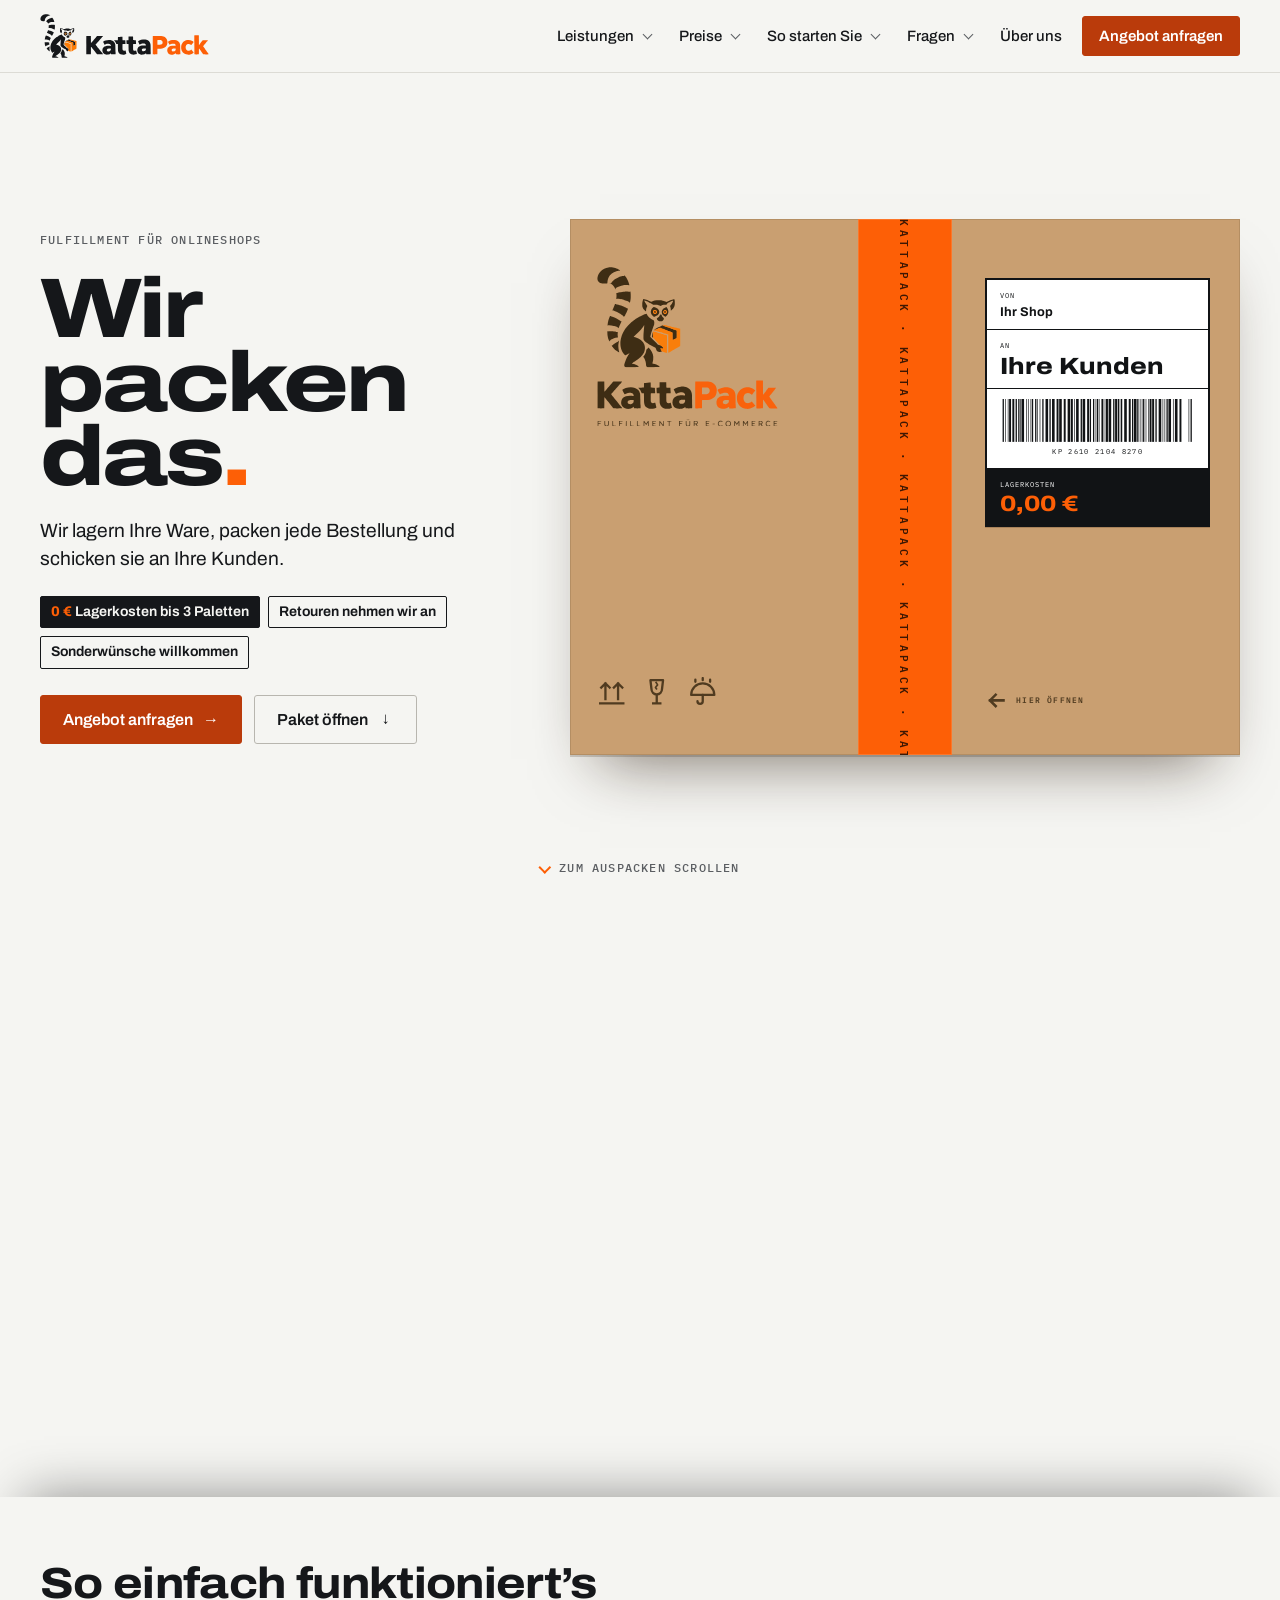
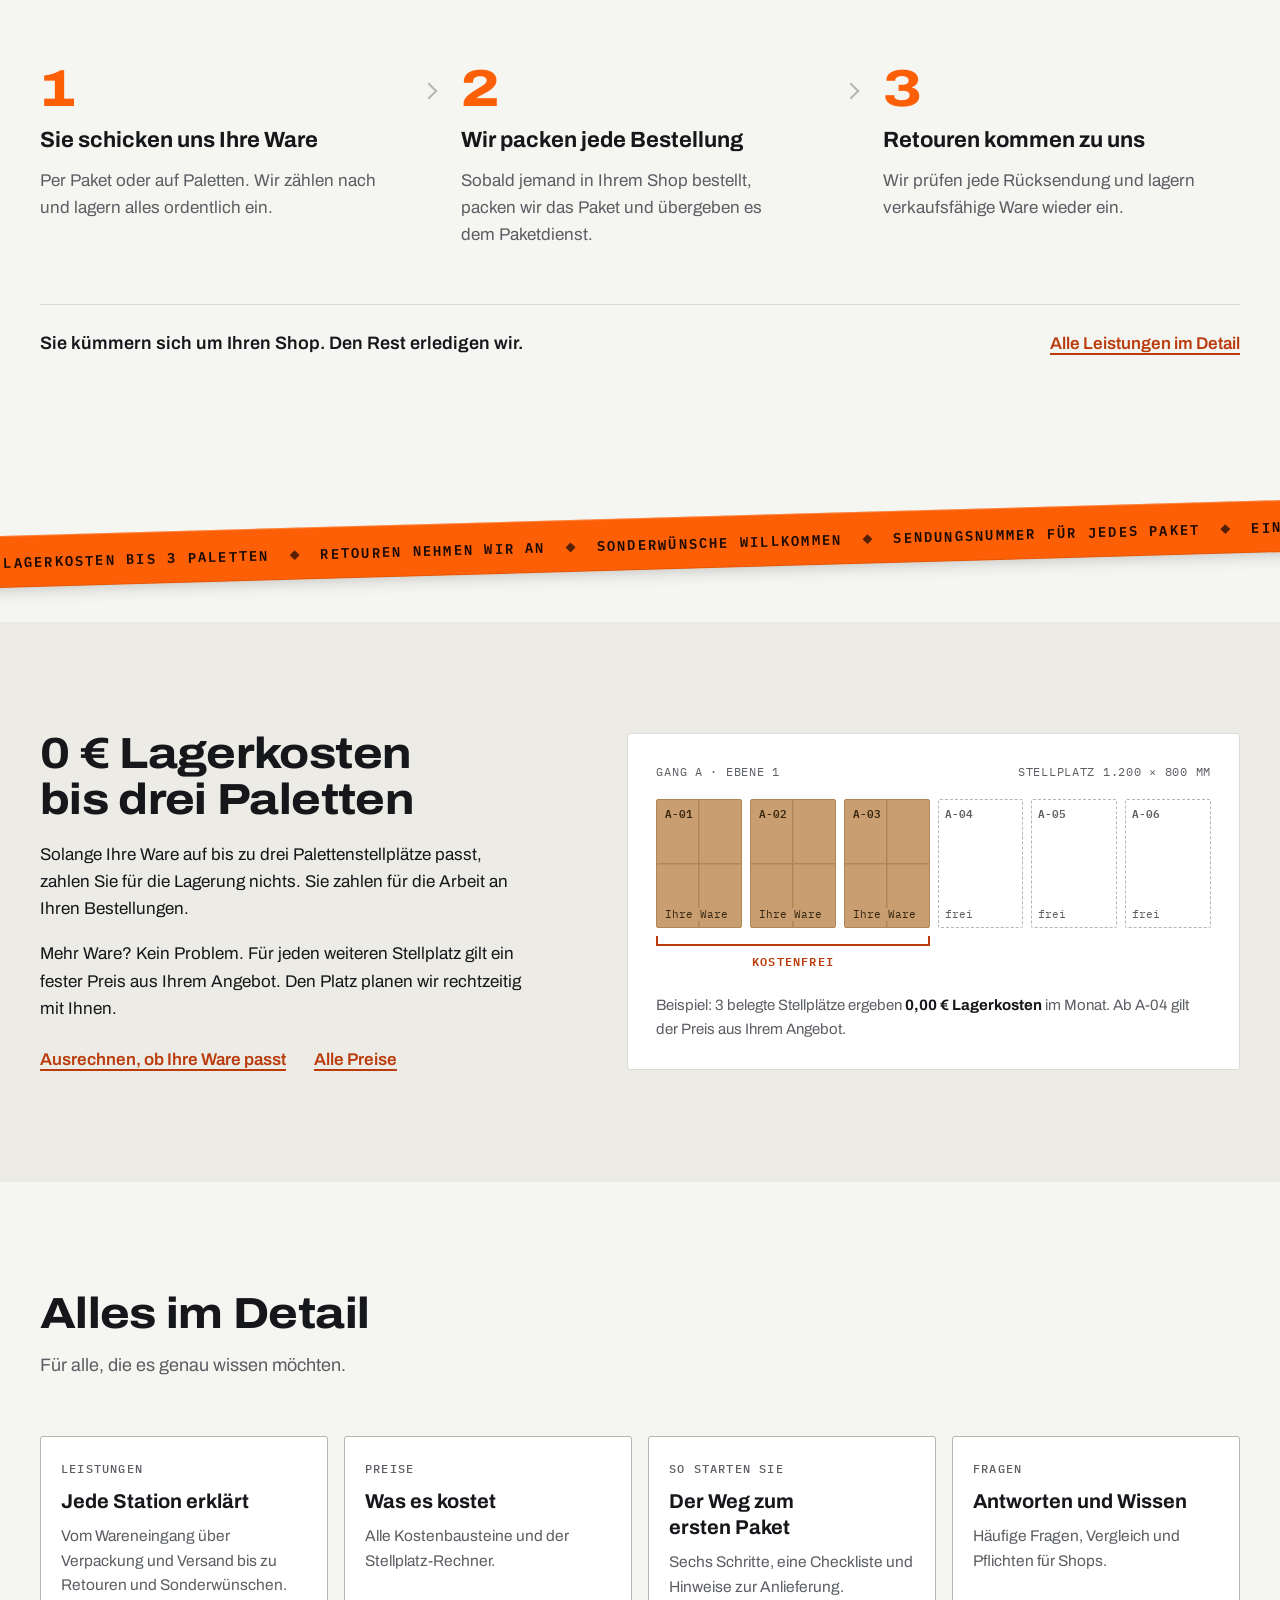
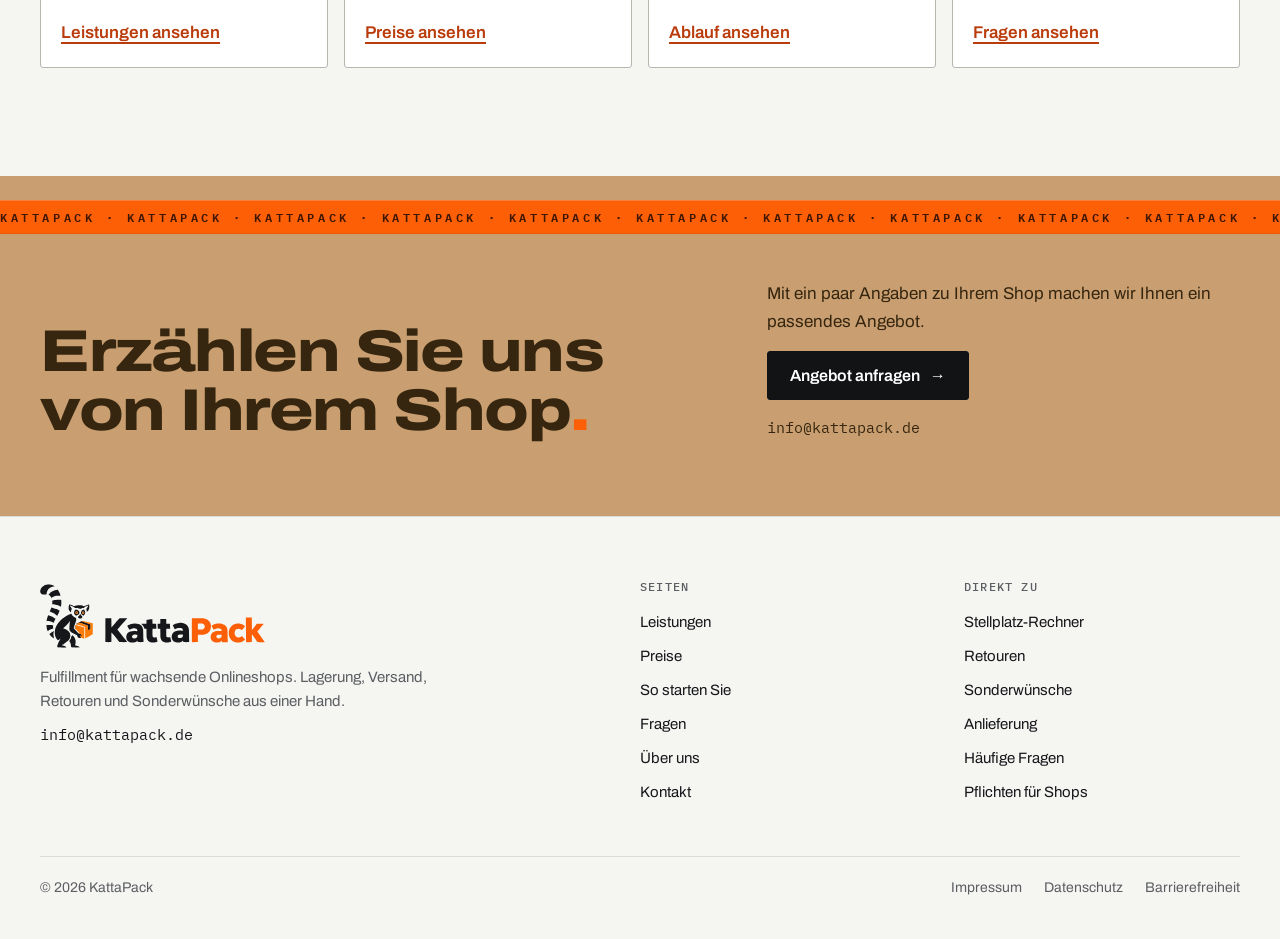
==== commit 58794767: "Barrierefreiheit, Datenschutz und Server-Schutz - Kontraste: Akzentfarbe minimal dunkler (#BA3B0B), " ====
--- a/index.html
+++ b/index.html
@@ -16,7 +16,7 @@
 <link rel="icon" href="favicon.svg" type="image/svg+xml">
 <link rel="apple-touch-icon" href="apple-touch-icon.png">
 <link rel="stylesheet" href="fonts/fonts.css">
-<link rel="stylesheet" href="site.css">
+<link rel="stylesheet" href="site.css?v=bc565ff49b">
 </head>
 <body>
 <div class="site page-index"><svg class="sprite" aria-hidden="true" focusable="false"><symbol id="kp-mark" viewBox="301.7 91.7 550.0 661.0"><path fill="currentColor" fill-rule="evenodd" d="M490.5,750.3C490.1,750.2 489.5,750.0 489.0,750.0C488.2,750.0 485.4,748.4 483.9,747.0C482.5,745.7 481.5,743.7 480.8,740.9C480.0,737.2 480.4,734.3 482.6,726.4C487.3,710.1 495.1,691.4 502.7,678.5C503.9,676.5 505.5,673.9 506.2,672.7C507.3,670.7 509.1,668.0 513.8,661.2C516.3,657.5 515.9,657.4 510.8,660.1C505.3,663.0 491.5,670.7 489.4,672.0C487.9,672.9 487.6,673.0 486.9,672.6C485.6,671.9 476.0,662.2 475.3,660.8C474.9,660.1 473.9,658.4 473.0,657.1C468.1,649.9 463.4,640.3 460.9,632.5C459.9,629.2 457.4,618.9 456.8,616.0C455.2,606.2 454.5,589.4 455.5,580.3C456.6,569.3 459.3,557.6 463.4,545.3C465.1,540.2 469.0,530.6 471.2,526.2C480.2,508.3 493.8,489.0 507.0,475.5C509.5,472.9 512.4,469.9 513.5,468.7C518.9,462.9 534.2,449.8 544.2,442.4C547.7,439.8 550.9,437.4 551.3,437.1C553.8,435.2 566.0,427.3 571.3,424.1C580.3,418.7 585.4,416.0 594.1,412.0C607.0,406.0 626.5,398.8 627.5,399.7C627.7,399.9 628.9,401.8 630.0,404.0C634.0,412.0 636.8,415.7 643.0,421.8C650.6,429.2 660.8,435.8 670.5,439.5C672.2,440.2 673.9,441.0 674.2,441.4C675.1,442.4 676.8,447.9 677.5,452.1C678.0,454.8 678.0,456.7 677.9,461.6C677.7,468.2 677.1,471.7 675.2,476.5C673.3,481.2 667.1,498.6 661.0,516.2C659.5,520.6 657.4,527.0 656.8,529.3C653.7,541.3 652.3,547.9 652.3,550.5C652.3,551.7 652.6,552.1 660.9,560.5C665.7,565.3 674.5,574.3 680.7,580.7C700.4,601.1 703.0,603.7 703.8,603.8C704.2,603.9 706.1,604.2 707.9,604.5C709.8,604.8 712.3,605.4 713.4,605.7C714.6,606.0 715.5,606.3 715.6,606.3C715.6,606.3 715.5,605.9 715.2,605.3C714.9,604.8 714.7,604.3 714.8,604.3C714.8,604.3 715.7,604.6 716.7,605.0C721.5,606.6 723.0,607.4 726.5,610.2C731.1,613.8 733.7,616.5 735.7,619.5C737.0,621.6 737.2,622.0 737.3,624.1C737.4,626.2 737.3,626.7 736.6,627.7C735.6,629.2 733.9,630.0 731.7,630.0C729.2,630.0 727.1,629.4 723.4,627.6C719.9,625.8 720.0,625.7 721.0,630.3C721.5,632.9 722.0,634.0 724.5,638.4C726.1,641.2 727.6,643.7 727.9,644.0C728.1,644.3 728.3,645.1 728.3,645.8C728.3,646.9 728.2,647.1 727.7,646.9C727.3,646.8 726.8,647.0 726.5,647.4C725.7,648.3 721.1,649.9 718.1,650.4C715.9,650.7 714.8,650.7 711.5,650.2C703.2,649.1 698.3,646.7 694.4,641.8C691.3,638.0 689.5,633.7 687.8,626.6C687.5,625.4 687.0,624.0 686.7,623.7C686.4,623.3 681.6,620.7 676.0,617.8C667.0,613.2 659.9,609.4 651.5,604.7C650.0,603.9 647.0,602.2 644.7,601.0C637.6,597.2 629.8,592.3 623.1,587.3C615.8,581.9 610.5,575.5 608.3,569.6C607.0,566.0 606.6,560.3 606.8,546.7C607.0,535.8 607.2,531.6 608.2,519.8C608.5,516.4 608.9,510.7 609.2,507.2C609.4,503.7 609.9,498.7 610.2,496.2C610.4,493.6 610.8,489.8 611.0,487.8C611.2,485.7 611.5,483.0 611.7,481.8C612.2,478.2 612.2,474.9 611.8,474.8C611.6,474.7 610.8,475.5 610.1,476.6C608.9,478.5 603.6,486.1 601.2,489.3C598.7,492.7 590.8,502.5 587.8,505.8C575.3,520.1 562.3,532.6 545.9,546.3C543.2,548.5 541.0,550.5 541.0,550.6C541.0,551.2 542.0,551.6 545.0,552.2C549.9,553.1 555.3,554.5 561.3,556.5C577.0,561.8 594.4,573.8 602.5,584.7C607.3,591.2 608.2,592.7 610.0,596.5C613.3,603.4 614.8,608.5 616.3,618.6C617.2,624.8 616.5,633.7 614.3,641.9C612.7,647.9 609.3,656.7 607.5,659.3C607.1,660.0 606.1,661.6 605.4,662.8C604.7,664.1 603.3,666.3 602.3,667.6C601.3,669.0 600.3,670.4 600.0,670.8C598.5,673.0 593.6,678.3 588.7,682.8C580.8,690.1 571.1,697.4 555.8,707.7C553.3,709.5 550.2,711.6 549.0,712.4C547.8,713.2 545.9,714.4 544.8,715.1C543.7,715.7 541.1,717.5 538.9,719.1C536.8,720.6 533.7,722.8 532.0,724.0C530.0,725.4 529.0,726.3 529.1,726.6C529.1,727.0 530.4,727.4 534.4,728.2C547.1,730.8 554.9,733.1 561.5,736.4C568.8,739.9 572.4,742.8 574.5,746.8C576.7,750.9 581.4,750.5 532.9,750.5C509.9,750.5 490.8,750.4 490.5,750.3ZM633.6,750.3C629.9,749.9 627.3,748.1 625.6,744.9C624.3,742.2 623.7,739.2 623.7,735.0C623.7,730.2 623.0,725.6 621.0,715.2C620.9,714.4 620.4,712.6 620.0,711.2C617.1,700.6 613.1,692.4 607.7,686.0C605.9,683.9 605.0,682.6 605.0,682.3C605.0,682.1 606.2,680.5 607.8,678.6C613.8,671.2 619.3,661.9 621.6,655.2C623.2,650.5 624.8,643.9 625.3,639.8C625.8,635.8 626.1,635.3 628.5,633.1C629.6,632.0 632.2,629.4 634.2,627.2C639.1,621.8 639.6,621.3 640.0,621.3C641.1,621.3 647.4,628.4 653.1,636.1C659.9,645.2 665.6,656.0 668.4,665.5C671.6,676.0 672.4,688.8 670.7,701.6C669.6,709.7 668.5,714.5 666.0,723.1C665.2,725.8 665.1,726.5 665.4,726.9C665.6,727.1 667.8,727.6 670.2,728.0C678.0,729.3 686.1,731.2 690.8,732.9C692.1,733.3 693.6,733.8 694.2,734.0C696.6,734.8 704.1,738.8 706.6,740.6C709.9,743.1 711.4,744.8 712.8,747.6C713.6,749.3 713.7,749.7 713.4,750.1C713.0,750.6 708.9,750.6 674.4,750.6C653.2,750.5 634.8,750.4 633.6,750.3ZM441.7,650.2C434.9,646.8 428.2,642.7 424.0,639.4C418.6,635.0 410.7,626.9 407.3,622.3C406.7,621.4 405.2,619.5 404.1,618.0C401.2,614.3 398.0,609.3 398.2,609.0C398.3,608.8 398.9,608.4 399.5,608.2C400.1,607.9 401.7,606.8 403.1,605.8C415.5,596.0 414.5,596.7 420.4,592.8C424.5,590.1 429.5,587.3 438.0,582.9C440.3,581.7 440.9,581.3 441.1,580.5C441.7,578.5 442.3,577.3 443.2,576.8C444.0,576.3 444.1,576.3 444.7,576.8C445.8,577.9 445.8,579.2 444.5,585.0C443.9,588.0 443.3,591.6 443.2,593.0C443.0,594.4 442.7,596.6 442.5,598.0C441.7,602.5 441.2,608.7 441.5,612.2C441.6,614.0 441.8,617.6 442.0,620.2C442.3,626.1 443.3,633.6 444.5,639.2C445.4,643.1 447.0,649.8 447.4,650.9C447.7,652.1 447.6,652.7 446.9,652.7C446.7,652.7 444.3,651.6 441.7,650.2ZM382.1,579.4C381.3,577.6 378.3,570.2 376.0,564.5C375.1,562.3 374.3,560.1 374.2,559.5C374.0,558.9 373.7,557.8 373.5,557.0C372.9,554.9 371.7,548.8 371.0,544.5C370.2,539.1 369.6,532.0 369.4,524.3L369.2,516.1L370.2,515.0L371.3,513.8L373.2,514.6C375.0,515.4 375.0,515.4 381.0,515.0C388.6,514.4 405.3,514.7 410.5,515.5C412.5,515.8 415.8,516.3 417.8,516.5C419.8,516.8 424.1,517.7 427.3,518.4C431.9,519.4 433.4,519.6 435.1,519.4C437.8,519.2 438.1,519.5 437.9,522.2C436.8,535.4 436.9,537.8 438.3,548.1C439.2,554.0 439.2,555.1 438.3,555.9C437.6,556.5 437.6,556.5 436.3,555.7C435.2,555.1 434.6,555.0 433.4,555.2C431.3,555.4 424.6,556.9 422.3,557.6C410.2,561.0 394.6,568.5 387.6,574.3C383.8,577.4 383.3,578.1 383.4,579.5C383.6,581.3 382.9,581.3 382.1,579.4ZM798.0,571.4C797.6,571.0 797.5,566.6 797.3,547.2C797.2,534.2 797.1,523.5 797.1,523.5C795.0,522.6 794.0,522.2 791.7,521.3C790.1,520.7 787.4,519.8 785.7,519.1C783.9,518.5 781.7,517.7 780.7,517.3C779.7,517.0 777.3,516.1 775.5,515.3C773.7,514.6 771.4,513.7 770.5,513.3C769.6,513.0 767.9,512.3 766.7,511.8C765.5,511.3 761.8,509.9 758.5,508.7C755.2,507.4 751.3,505.9 749.8,505.3C748.4,504.8 745.5,503.7 743.5,503.0C741.6,502.3 738.0,500.9 735.5,499.8C733.1,498.8 730.3,497.7 729.3,497.4C728.3,497.0 726.2,496.2 724.7,495.7C723.1,495.1 720.5,494.2 719.0,493.6L716.1,492.6L711.8,494.5C707.3,496.5 706.0,497.0 698.2,500.2C695.6,501.2 692.9,502.3 692.2,502.6C690.3,503.5 689.1,504.0 687.0,504.7C684.6,505.4 678.3,507.9 677.9,508.3C677.4,508.6 676.0,508.2 676.0,507.7C676.0,507.5 675.8,507.4 675.6,507.4C675.4,507.5 675.2,507.3 675.1,507.0C675.0,506.7 675.5,506.2 676.3,505.7C677.1,505.2 678.3,504.4 679.1,503.8C684.4,500.0 700.1,490.8 708.7,486.6C729.5,476.4 730.4,475.9 731.4,476.1C731.9,476.2 732.3,476.2 732.3,476.0C732.3,475.9 732.7,475.6 733.1,475.4C733.7,475.2 734.2,475.3 735.3,475.7C736.9,476.4 737.9,476.8 743.8,478.9C745.9,479.6 748.5,480.6 749.7,481.1C753.2,482.5 755.5,483.3 761.0,485.2C763.8,486.2 767.0,487.3 768.0,487.7C769.0,488.1 770.4,488.6 771.2,488.8C771.9,489.1 774.2,489.9 776.3,490.7C780.4,492.2 784.4,493.5 788.2,494.8C789.4,495.2 792.2,496.3 794.3,497.1C796.4,497.9 801.2,499.6 804.8,500.8C808.5,502.1 812.2,503.4 813.0,503.7C813.8,504.1 815.0,504.5 815.6,504.7C818.3,505.3 825.5,508.3 826.1,509.0C826.7,509.7 826.7,511.1 826.6,534.3C826.5,555.5 826.4,559.0 826.0,559.6C825.7,560.1 821.1,562.5 813.5,566.2C803.2,571.2 801.4,572.0 800.0,572.0C798.9,572.0 798.3,571.8 798.0,571.4ZM668.0,556.3C667.7,556.1 666.9,555.2 666.3,554.3C665.7,553.3 664.5,551.6 663.6,550.5C662.5,549.2 662.0,548.3 662.1,547.9C662.2,547.5 662.4,546.5 662.6,545.7C662.8,544.8 663.4,542.1 664.0,539.7C666.7,527.8 667.2,526.0 667.8,524.4C668.1,523.8 668.2,523.1 668.1,522.8C668.0,522.4 668.2,522.3 669.1,522.3L670.2,522.3L670.4,532.6C670.8,550.3 670.8,556.7 670.2,556.7C669.9,556.7 669.6,556.5 669.5,556.3C669.3,556.1 669.1,556.1 668.9,556.3C668.6,556.5 668.3,556.5 668.0,556.3ZM441.7,493.6C441.5,493.4 441.3,492.8 441.3,492.3C441.3,490.7 441.0,490.4 438.2,488.9C434.0,486.6 419.8,481.0 415.5,480.0C415.0,479.9 413.1,479.4 411.3,478.9C401.2,476.3 390.3,474.9 380.3,474.8C375.0,474.8 374.7,474.9 373.8,475.6C372.1,476.9 371.4,477.2 370.8,476.7C370.5,476.4 370.4,475.9 370.5,475.5C370.6,475.1 370.8,473.0 371.0,470.7C371.7,462.3 373.4,452.6 375.2,446.7C375.6,445.3 376.2,443.2 376.5,442.0C377.0,440.0 379.6,432.0 380.8,428.8C381.9,425.7 386.7,414.8 387.2,414.3C388.2,413.2 389.0,413.2 389.9,414.1C390.9,415.0 392.7,415.7 402.8,419.0C420.8,424.9 439.2,434.4 456.6,446.9C458.9,448.5 459.1,448.6 460.6,448.4C463.3,448.1 463.3,448.6 461.0,453.2C455.2,464.9 447.3,483.1 445.2,489.7C444.0,493.3 442.8,494.7 441.7,493.6ZM713.5,448.8C710.8,448.4 709.7,448.1 707.0,446.8C701.0,443.8 694.7,436.3 694.7,432.3C694.7,431.1 694.9,430.7 696.4,429.1C698.0,427.4 704.0,422.7 706.9,420.7C708.7,419.5 710.2,417.3 713.5,410.5C716.9,403.4 717.0,403.3 720.3,403.3C722.1,403.3 722.5,403.4 723.6,404.5C724.9,405.7 725.5,406.7 728.8,413.7C730.9,418.1 730.9,418.2 734.9,422.2C737.1,424.4 739.5,427.0 740.2,428.1C741.4,429.9 741.4,430.1 741.3,432.3C741.0,436.5 738.0,441.1 733.3,444.6C730.2,447.0 727.3,448.2 723.3,448.8C719.6,449.4 718.0,449.4 713.5,448.8ZM477.7,418.8C477.0,418.5 476.3,418.1 476.0,418.0C475.4,417.7 474.8,416.5 474.5,415.3C474.4,414.5 471.1,411.7 463.1,405.7C457.6,401.5 456.0,400.4 450.4,397.0C438.6,389.9 427.5,384.7 416.1,380.8C411.9,379.3 409.3,378.8 405.3,378.5C404.5,378.5 403.7,378.4 403.4,378.4C402.6,378.3 402.7,377.0 403.5,375.1C405.3,371.2 408.3,364.0 408.3,363.7C408.3,363.6 409.4,361.0 410.6,358.0C411.9,355.0 414.3,348.9 416.0,344.4C419.0,336.4 419.6,334.9 420.5,334.5C420.8,334.4 422.3,335.0 424.0,335.8C425.6,336.7 427.3,337.3 427.7,337.3C428.1,337.3 429.0,337.5 429.6,337.6C430.3,337.8 432.0,338.2 433.5,338.5C444.4,340.7 457.9,344.7 467.6,348.5C470.2,349.5 472.4,350.3 472.5,350.3C472.6,350.3 475.6,351.7 479.2,353.3C485.4,356.1 495.3,361.3 499.7,363.9C501.7,365.1 502.7,365.2 504.0,364.5C504.8,364.0 505.7,364.3 505.7,365.1C505.7,365.8 499.0,383.0 496.7,388.3C494.1,394.4 489.6,403.1 486.5,408.2C484.7,411.1 482.5,414.7 481.6,416.2C480.3,418.4 479.4,419.5 478.9,419.3C478.9,419.3 478.3,419.1 477.7,418.8ZM674.4,418.2C668.0,413.5 662.6,408.2 660.2,404.1C658.3,400.8 655.9,394.2 655.3,390.4C654.3,383.8 656.6,374.3 660.7,367.7C664.6,361.5 671.8,354.0 673.8,354.0C675.4,354.0 684.9,357.4 689.5,359.7C697.2,363.3 700.8,366.0 704.5,370.5C707.2,373.8 709.1,377.6 710.0,381.5C710.6,384.1 710.7,385.2 710.6,389.2C710.4,394.0 709.9,395.9 708.0,399.6C707.0,401.5 704.1,404.6 701.2,406.8C698.3,408.9 677.8,419.3 676.5,419.3C676.1,419.3 675.2,418.8 674.4,418.2ZM747.8,416.7C738.6,410.3 732.0,404.7 730.3,402.0C728.0,398.1 726.8,392.5 727.1,386.4C727.3,381.9 727.9,379.6 729.7,375.7C733.6,367.3 741.2,361.2 754.3,355.8C755.8,355.2 757.2,354.7 757.5,354.7C758.3,354.7 759.5,356.0 761.8,359.4C766.3,366.0 769.3,373.2 770.3,379.3C770.8,382.4 770.8,388.9 770.3,391.5C769.3,396.9 766.8,402.9 763.4,407.9C760.8,411.9 753.2,419.0 751.7,419.0C751.4,419.0 749.6,418.0 747.8,416.7ZM684.9,398.9C690.4,397.7 695.1,391.7 694.5,386.5C694.1,383.0 690.9,378.4 687.7,376.8C684.2,375.1 681.4,374.9 678.4,376.3C674.6,378.1 671.9,381.1 670.8,385.0C670.4,386.5 670.3,387.2 670.6,388.8C671.3,392.3 673.9,395.9 677.3,397.9C677.8,398.1 681.8,399.3 682.5,399.3C682.7,399.3 683.8,399.1 684.9,398.9ZM750.7,399.0C751.2,398.9 751.9,398.6 752.4,398.5C752.9,398.4 754.4,397.3 755.8,395.9C758.7,392.9 759.8,390.5 759.8,387.0C759.8,385.2 759.6,384.5 758.7,382.7C757.4,380.4 755.2,378.0 753.6,377.1C751.4,376.0 749.4,375.6 748.1,376.0C744.1,377.3 741.2,379.9 739.2,384.1C737.0,388.4 737.6,391.2 741.2,395.3C744.1,398.5 748.1,400.1 750.7,399.0ZM745.9,395.0C743.1,394.1 741.7,391.8 741.7,387.7C741.7,384.4 742.1,383.0 743.5,381.7C744.7,380.5 746.3,380.0 748.8,380.0C752.2,380.0 754.3,381.3 755.5,384.1C756.1,385.5 756.2,388.9 755.6,390.8C754.7,394.1 749.9,396.2 745.9,395.0ZM678.3,394.3C677.2,393.7 676.6,393.1 675.9,391.7C675.0,390.0 675.0,389.6 675.1,386.8C675.2,384.1 675.3,383.6 676.1,382.4C677.4,380.4 679.1,379.7 682.4,379.7C684.5,379.7 685.2,379.8 686.7,380.6C689.3,381.9 689.7,382.7 689.9,386.6C690.1,390.7 689.5,392.4 687.3,393.9C686.1,394.7 685.5,394.8 682.9,394.9C680.2,395.0 679.6,395.0 678.3,394.3ZM621.5,382.1C616.1,379.1 609.6,373.2 606.6,368.6C604.9,366.1 602.3,360.4 601.1,356.8C599.2,351.1 598.8,348.1 598.9,338.3C598.9,333.0 599.0,328.6 599.3,327.3C599.5,326.1 599.9,323.8 600.2,322.2C601.1,316.5 604.9,303.8 606.0,302.6C606.5,302.1 607.0,302.0 608.2,302.2C613.0,302.8 625.9,306.5 631.5,308.9C636.9,311.2 645.6,315.4 649.8,317.6C652.4,319.0 654.9,320.3 655.3,320.6C656.6,321.2 657.0,321.1 660.0,319.7C661.6,319.0 663.5,318.2 664.3,317.9C665.2,317.6 667.7,316.7 670.1,315.9C676.6,313.6 683.4,311.9 693.0,310.4C698.3,309.6 717.2,309.6 722.0,310.4C723.7,310.7 726.4,311.1 727.8,311.4C736.5,312.6 744.9,315.3 755.2,319.9L759.3,321.7L765.4,318.5C777.7,312.2 789.7,307.5 800.8,304.7C809.8,302.5 809.6,302.5 810.6,305.9C812.6,312.5 813.1,317.4 813.1,328.0C813.1,336.0 813.0,337.7 812.4,341.3C811.1,348.6 808.1,356.5 804.5,362.0C801.2,367.2 793.3,375.1 788.6,378.1C786.8,379.2 786.7,378.8 786.7,373.7C786.7,366.5 785.7,360.9 783.4,353.8C782.6,351.6 782.0,349.5 782.0,349.1C782.0,348.8 782.6,347.6 783.4,346.6C784.2,345.6 785.7,343.6 786.9,342.1C790.5,337.4 794.3,331.0 798.4,322.8C802.5,314.7 802.7,313.8 801.1,313.9C796.5,314.2 770.1,325.9 766.7,329.1C766.1,329.7 763.7,332.4 761.5,335.2L757.4,340.1L749.9,340.0C743.9,340.0 741.8,340.1 739.4,340.5C734.6,341.4 728.7,343.6 723.0,346.5C721.0,347.5 719.0,348.3 718.5,348.3C718.1,348.3 716.8,347.9 715.7,347.3C711.6,345.3 702.0,341.8 696.8,340.5C692.0,339.3 682.8,339.1 673.0,339.9L670.5,340.1L668.3,338.6C665.3,336.7 661.1,334.3 654.8,330.9C651.9,329.4 647.9,327.1 645.8,326.0C634.6,319.7 613.9,311.5 613.0,313.0C612.7,313.4 615.7,320.4 619.1,327.2C621.3,331.7 626.8,340.6 630.1,345.1C631.1,346.6 632.0,348.0 632.0,348.2C632.0,348.4 631.1,350.4 630.0,352.7C625.8,361.6 624.4,367.3 624.1,376.6C624.0,380.2 623.8,382.4 623.5,382.6C623.3,382.9 622.6,382.6 621.5,382.1ZM515.4,327.9C514.9,327.4 514.9,325.7 515.3,324.5C515.6,323.9 515.6,323.4 515.3,323.0C514.9,322.2 505.1,317.3 499.8,315.2C489.9,311.3 484.8,309.6 479.2,308.0C477.9,307.6 476.4,307.2 475.8,307.0C471.3,305.6 460.8,303.5 453.5,302.5C441.5,300.9 434.1,300.5 431.8,301.5C430.2,302.2 429.2,302.1 428.5,301.3C427.9,300.7 427.9,300.5 428.4,296.6C428.7,294.3 429.2,289.6 429.4,286.0C429.7,280.3 429.7,278.7 429.2,273.2C428.3,263.8 428.3,263.7 429.6,262.8C430.3,262.3 431.3,262.0 432.1,262.0C432.8,262.0 435.8,261.3 438.8,260.5C441.7,259.7 445.2,258.8 446.5,258.6C447.8,258.3 450.2,257.7 451.8,257.4C459.2,255.7 472.5,254.2 483.0,253.7C490.8,253.4 502.0,253.7 510.7,254.5L516.5,255.1L518.2,254.2C520.2,253.2 520.8,253.1 521.3,253.8C521.6,254.1 522.0,257.4 522.4,261.9C523.4,272.2 523.4,294.0 522.6,301.3C521.5,310.1 521.4,310.9 519.3,319.7C517.8,325.8 517.4,326.9 516.4,327.7C515.9,328.2 515.7,328.2 515.4,327.9ZM422.4,238.2C417.9,226.9 414.0,220.1 408.3,214.2C403.6,209.3 396.3,204.1 392.0,202.6C385.8,200.4 385.3,200.2 385.3,199.5C385.3,198.8 386.4,198.9 389.2,199.9C390.6,200.3 392.0,200.6 392.3,200.5C392.7,200.4 393.9,199.0 395.0,197.4C402.6,186.9 412.0,177.5 421.2,171.3C428.0,166.6 434.2,163.3 443.8,159.2C450.7,156.2 461.5,153.0 469.0,151.7C478.1,150.1 478.4,150.0 480.6,148.7C481.7,147.9 482.9,147.3 483.3,147.3C484.0,147.3 486.1,150.2 492.5,159.7C495.8,164.5 502.7,177.4 504.6,182.0C507.7,189.6 509.0,193.2 510.1,196.7C511.8,202.3 512.9,206.5 513.4,209.1C513.8,211.4 513.8,211.4 513.0,212.0C512.0,212.9 510.8,212.8 509.2,211.8L507.9,210.8L496.7,210.8C485.6,210.9 480.6,211.2 474.8,212.2C473.4,212.5 471.0,212.9 469.5,213.1C458.7,215.0 444.4,220.0 434.4,225.5C430.7,227.5 425.4,230.9 424.7,231.8C424.5,232.1 424.2,233.4 424.2,234.9C424.1,237.4 423.7,239.0 423.0,239.0C422.8,239.0 422.5,238.7 422.4,238.2ZM342.2,200.1C334.9,199.6 324.0,196.5 317.0,193.0C313.2,191.1 307.9,184.5 305.7,179.0C301.5,168.5 304.0,152.9 312.3,137.7C319.9,123.6 333.8,110.4 349.0,102.9C358.0,98.4 366.0,95.9 376.3,94.4C382.3,93.5 400.2,93.7 406.4,94.6C416.4,96.1 427.6,99.6 435.3,103.5C443.3,107.6 445.6,108.9 448.7,111.2C452.7,114.2 453.2,114.7 452.7,115.6C451.9,117.1 449.9,117.4 448.1,116.3C447.0,115.6 446.8,115.6 443.7,115.9C438.7,116.5 436.2,117.0 429.4,119.0C418.4,122.1 405.5,128.4 398.7,133.9C394.8,137.1 389.0,143.1 386.3,146.6C380.0,155.1 376.1,163.1 372.8,174.5C371.6,178.8 370.2,187.7 369.8,193.6C369.7,195.8 369.4,197.9 369.2,198.2C368.8,198.8 365.5,199.4 359.7,200.0C356.7,200.3 346.1,200.4 342.2,200.1Z"/><path fill="#FD7C05" fill-rule="evenodd" d="M759.0,656.8C758.5,656.6 757.0,656.2 755.6,656.0C754.3,655.7 752.7,655.3 752.2,655.0C751.1,654.4 746.4,652.8 739.7,650.8C737.4,650.2 734.8,649.3 734.0,649.0C733.2,648.7 731.3,648.0 729.9,647.6C728.1,647.0 727.2,646.5 726.9,646.1C726.7,645.7 725.1,642.9 723.4,640.0C720.6,635.2 720.2,634.3 719.6,631.6C719.3,629.9 719.0,627.6 719.0,626.5C719.0,623.6 719.3,623.5 724.2,626.0C726.4,627.0 729.0,628.1 730.0,628.3C731.7,628.7 732.1,628.7 733.2,628.1C735.0,627.3 736.1,625.5 735.9,624.0C735.6,622.5 733.2,618.9 730.8,616.5C727.7,613.3 721.8,608.7 719.7,608.0C717.3,607.1 715.3,606.0 715.3,605.7C715.3,605.5 714.6,604.5 713.8,603.5C712.9,602.5 711.5,600.9 710.7,600.0C709.9,599.0 707.5,596.3 705.3,594.0C703.2,591.7 699.2,587.4 696.6,584.3C693.9,581.3 689.0,576.1 685.8,572.7C682.6,569.3 678.8,565.1 677.3,563.5C675.8,561.9 674.1,560.2 673.5,559.9C672.9,559.6 672.1,558.8 671.7,558.2C671.3,557.5 670.6,556.8 670.2,556.7L669.3,556.3L669.3,551.8C669.2,532.8 669.0,523.9 668.5,523.4C667.8,522.8 667.9,522.2 668.7,519.9C669.0,518.9 669.3,517.8 669.3,517.5C669.3,517.2 669.6,516.7 670.0,516.3C670.6,515.7 670.9,515.7 672.3,515.9C673.1,516.0 674.7,516.4 675.7,516.7C676.7,517.1 678.9,517.7 680.5,518.2C682.1,518.6 684.6,519.3 686.0,519.7C687.4,520.1 690.0,520.7 691.8,521.2C693.7,521.7 695.5,522.2 696.0,522.3C697.0,522.7 701.4,524.0 705.5,525.1C707.1,525.6 709.4,526.3 710.5,526.7C711.6,527.1 713.6,527.6 715.0,527.9C716.4,528.2 718.2,528.6 719.0,528.9C719.8,529.2 722.5,530.0 725.0,530.7C727.5,531.4 730.8,532.4 732.3,532.9C733.9,533.3 735.5,533.9 736.0,534.0C736.5,534.1 738.3,534.7 740.2,535.2C742.0,535.6 744.9,536.5 746.6,537.0C748.3,537.6 750.0,538.0 750.4,538.0C750.7,538.0 751.4,538.2 751.9,538.4C752.4,538.7 754.0,539.2 755.5,539.5C758.9,540.2 760.8,540.9 761.3,541.5C761.9,542.2 761.9,656.2 761.3,656.9C760.8,657.5 760.1,657.4 759.0,656.8ZM770.6,655.4C770.4,655.3 770.3,628.9 770.3,596.7C770.3,564.5 770.2,537.7 770.0,537.2C769.9,536.6 769.4,536.0 768.8,535.6C767.8,535.0 761.8,533.1 758.2,532.2C756.3,531.7 751.4,530.3 748.5,529.3C747.4,528.9 745.5,528.4 744.3,528.2C743.1,528.0 740.5,527.2 738.5,526.6C736.5,526.0 733.4,525.0 731.7,524.5C724.0,522.3 721.4,521.5 719.7,520.9C718.8,520.5 717.1,520.0 716.1,519.8C713.6,519.2 707.4,517.5 706.3,517.1C705.9,516.9 704.9,516.6 704.2,516.4C703.4,516.2 701.6,515.7 700.0,515.2C698.4,514.8 696.3,514.2 695.2,514.0C694.1,513.8 692.7,513.4 692.1,513.1C691.4,512.8 689.6,512.3 688.2,512.0C684.4,511.1 676.9,508.6 676.2,507.9C676.0,507.8 676.0,507.5 676.3,507.2C676.8,506.7 682.4,504.4 685.7,503.3C687.8,502.6 689.0,502.2 690.8,501.3C691.6,501.0 694.3,499.8 696.8,498.8C704.6,495.7 706.0,495.1 710.3,493.2C712.6,492.2 715.0,491.3 715.5,491.2C716.5,491.0 718.7,491.6 726.0,494.3C727.6,494.9 729.7,495.7 730.7,496.0C731.7,496.4 734.5,497.5 736.9,498.5C739.3,499.5 742.9,500.9 744.9,501.6C746.9,502.4 749.7,503.4 751.2,504.0C752.6,504.6 756.5,506.1 759.8,507.3C763.1,508.6 766.8,510.0 768.0,510.5C769.2,511.0 770.9,511.7 771.8,512.0C772.8,512.3 775.0,513.2 776.8,514.0C778.7,514.7 781.0,515.6 782.0,516.0C783.0,516.3 785.3,517.1 787.0,517.8C788.7,518.4 791.6,519.5 793.4,520.1C797.0,521.4 798.0,521.9 798.4,522.5C798.5,522.7 798.7,533.1 798.7,545.7C798.7,558.2 798.8,568.9 799.0,569.3C799.1,569.7 799.4,570.2 799.7,570.4C800.3,570.8 823.9,559.4 824.7,558.3C825.1,557.6 825.2,554.3 825.3,534.3C825.4,512.3 825.3,511.1 824.8,510.4C824.2,509.7 817.0,506.7 814.3,506.0C813.6,505.8 812.4,505.4 811.6,505.1C810.8,504.7 807.2,503.4 803.5,502.2C799.8,500.9 795.1,499.2 793.0,498.4C790.9,497.6 788.1,496.6 786.8,496.1C783.1,494.9 779.1,493.5 775.0,492.0C772.9,491.2 770.6,490.4 769.8,490.2C769.1,489.9 767.7,489.4 766.7,489.0C765.7,488.6 762.5,487.5 759.7,486.5C754.2,484.6 751.9,483.8 748.3,482.4C747.1,482.0 744.5,481.0 742.5,480.3C736.6,478.1 735.6,477.8 733.9,477.0C733.0,476.7 732.3,476.2 732.3,476.1C732.3,475.7 734.5,474.7 738.2,473.5C740.8,472.6 741.0,472.5 742.9,473.0C744.0,473.2 746.2,473.7 747.8,474.0C749.5,474.4 751.6,474.9 752.5,475.2C753.4,475.4 757.0,476.3 760.5,477.2C764.0,478.0 767.4,478.9 768.0,479.2C768.6,479.4 770.4,479.8 771.8,480.0C774.4,480.3 782.3,482.2 784.5,483.0C785.5,483.3 796.6,485.8 798.5,486.1C799.1,486.2 799.9,486.4 800.5,486.6C801.1,486.8 802.7,487.2 804.2,487.5C805.6,487.8 808.4,488.5 810.3,489.0C812.3,489.5 814.6,490.0 815.5,490.2C816.4,490.3 817.9,490.6 818.8,490.8C819.8,491.1 821.9,491.6 823.7,492.0C825.4,492.3 827.3,492.8 827.8,493.0C828.4,493.2 830.3,493.7 832.1,494.0C833.9,494.4 835.7,494.8 836.0,495.0C836.4,495.2 838.1,495.6 839.9,495.8C843.5,496.4 848.4,497.8 849.0,498.5C849.3,498.8 849.4,515.3 849.3,554.6C849.3,607.8 849.3,610.2 848.7,611.0C848.4,611.5 846.9,612.5 845.3,613.4C842.7,614.8 838.8,617.0 833.1,620.3C831.8,621.0 830.6,621.7 830.4,621.7C830.3,621.7 829.6,622.1 829.0,622.5C828.3,623.0 827.1,623.7 826.2,624.2C825.2,624.6 823.5,625.6 822.3,626.4C821.1,627.1 818.1,628.9 815.5,630.3C812.9,631.7 809.9,633.4 808.8,634.1C804.1,636.8 802.0,638.0 801.7,638.0C801.5,638.0 800.8,638.4 800.2,639.0C799.6,639.6 798.8,640.0 798.5,640.0C798.1,640.0 797.4,640.3 797.0,640.6C796.5,640.9 795.5,641.6 794.8,642.1C794.0,642.6 790.5,644.6 787.0,646.6C777.5,651.9 776.2,652.7 775.7,653.2C775.2,653.5 771.2,655.7 770.9,655.7C770.8,655.7 770.7,655.6 770.6,655.4ZM746.1,400.5C742.6,399.6 739.3,396.8 737.4,393.2C736.7,391.7 736.5,391.1 736.5,388.5C736.5,385.6 736.6,385.3 737.8,382.8C743.0,372.2 754.6,371.4 760.0,381.4C761.1,383.4 761.2,383.6 761.2,387.0C761.2,392.0 760.4,393.9 757.1,397.2C755.7,398.6 754.3,399.7 753.8,399.8C753.2,400.0 752.5,400.2 752.1,400.4C750.7,400.9 747.9,401.0 746.1,400.5ZM678.7,400.0C676.2,399.4 676.1,399.4 673.9,397.7C672.1,396.3 669.9,392.9 669.4,390.7C668.5,387.0 669.2,383.1 671.1,380.0C672.6,377.8 674.4,376.3 677.1,375.0C678.9,374.1 679.5,374.0 682.0,374.0C687.8,374.0 691.8,376.3 694.6,381.3C695.6,383.1 695.7,383.7 695.9,386.6C696.1,390.5 695.5,392.7 693.3,395.5C689.9,399.9 684.6,401.6 678.7,400.0ZM750.9,393.3C752.9,392.6 754.7,389.8 754.7,387.4C754.7,385.2 752.4,382.2 750.3,381.7C745.3,380.3 741.5,385.4 743.6,390.4C744.9,393.3 747.8,394.5 750.9,393.3ZM686.0,392.5C688.0,391.2 688.8,389.2 688.5,386.5C688.4,385.4 688.1,384.1 687.7,383.7C686.9,382.5 683.8,381.0 682.4,381.0C679.2,381.0 676.7,383.5 676.4,386.8C676.2,389.3 677.6,391.8 679.7,392.9C681.7,394.0 684.0,393.8 686.0,392.5Z"/></symbol><symbol id="kp-word" viewBox="165.7 772.7 858.3 139.3"><path fill="currentColor" fill-rule="evenodd" d="M309.3,909.8C308.9,909.7 307.4,909.5 306.2,909.3C295.1,907.6 286.5,901.6 282.4,892.8C279.6,886.6 279.0,877.6 281.0,870.7C282.4,865.9 285.4,860.9 288.9,857.6C296.4,850.5 311.5,846.5 326.3,847.6C329.2,847.9 333.0,848.3 334.8,848.5C338.8,849.1 339.3,848.9 339.3,846.4C339.3,842.6 337.3,838.3 334.6,836.3C332.1,834.5 326.4,833.0 322.0,833.0C319.8,833.0 313.8,833.8 311.8,834.4C307.3,835.7 303.9,837.0 299.9,839.0C298.5,839.8 297.0,840.3 296.6,840.3C295.8,840.2 294.2,837.3 288.3,826.0C285.5,820.6 285.3,820.1 285.7,819.4C286.6,817.8 294.9,813.5 301.7,811.2C315.0,806.5 333.7,806.1 345.5,810.3C359.3,815.2 366.3,822.9 369.5,836.6C370.5,841.0 370.7,845.1 371.0,866.0C371.2,883.4 371.3,887.7 371.8,890.2C372.5,893.9 372.6,906.6 371.9,907.3C371.4,907.8 341.3,907.8 340.7,907.3C340.5,907.0 340.3,905.7 340.3,903.6C340.3,899.7 340.0,899.3 338.1,901.1C334.2,904.8 328.0,907.7 321.2,909.2C319.1,909.6 310.8,910.1 309.3,909.8ZM553.5,909.8C547.2,909.0 543.3,907.8 538.9,905.6C535.6,904.0 533.1,902.1 530.6,899.4C521.1,889.1 520.9,870.0 530.2,858.3C534.8,852.3 544.5,847.6 555.1,846.0C563.6,844.7 567.9,844.7 579.4,846.1C583.3,846.5 583.7,846.3 583.7,844.1C583.7,837.5 579.8,833.1 572.5,831.5C569.3,830.8 561.2,830.9 557.5,831.8C552.4,833.0 545.5,835.9 542.0,838.2C541.3,838.7 540.6,838.9 540.3,838.8C539.7,838.6 529.3,818.0 529.3,817.1C529.3,816.1 532.1,814.3 538.2,811.3C545.9,807.6 552.9,805.6 563.0,804.5C568.6,803.9 573.8,804.0 580.5,804.8C589.5,806.0 598.5,809.9 604.1,815.0C609.5,820.0 612.9,825.8 614.8,833.9C616.4,840.3 616.6,844.3 616.7,867.2C616.7,878.7 616.8,889.1 617.0,890.3C617.5,893.6 617.4,906.8 616.9,907.3C616.4,907.8 586.3,907.8 585.7,907.3C585.5,907.0 585.3,905.7 585.3,903.8C585.3,901.4 585.2,900.6 584.9,900.5C584.6,900.4 582.7,901.4 580.7,902.8C575.5,906.4 571.6,908.1 565.5,909.3C563.5,909.7 555.4,910.1 553.5,909.8ZM415.5,909.2C409.1,908.2 402.1,904.9 398.1,901.0C394.2,897.3 391.2,891.4 389.8,885.1C388.6,879.0 388.3,874.3 388.4,855.4C388.4,841.5 388.3,836.8 388.0,836.5C387.7,836.1 386.6,836.0 382.6,836.0C379.3,836.0 377.6,835.9 377.5,835.6C377.3,835.4 376.7,833.6 376.0,831.6C373.4,824.2 369.2,817.5 364.1,812.7C362.3,810.9 361.3,809.8 361.5,809.5C361.6,809.1 363.5,809.0 374.4,809.0C386.4,809.0 387.3,809.0 387.8,808.4C388.3,807.9 388.3,806.6 388.3,798.1C388.3,786.7 388.1,787.5 392.2,787.0C395.3,786.7 399.8,786.1 403.3,785.7C404.7,785.5 406.9,785.3 408.2,785.2C409.4,785.1 412.0,784.7 413.9,784.5C415.7,784.2 417.9,784.0 418.7,784.1L420.2,784.2L420.3,796.1C420.5,807.4 420.5,808.1 421.1,808.5C421.7,808.9 423.5,809.0 430.5,809.0C441.1,809.0 440.3,808.6 440.3,814.3C440.3,816.4 440.5,819.4 440.6,820.8C441.2,826.1 441.5,834.9 441.0,835.5C440.6,835.9 439.2,836.0 431.0,836.0C422.5,836.0 421.4,836.1 421.0,836.6C420.6,837.0 420.5,840.2 420.4,853.6C420.2,874.0 420.5,876.4 423.2,879.6C426.0,883.0 432.3,883.6 438.6,881.1C440.1,880.5 440.9,880.3 441.3,880.5C441.8,880.9 442.3,882.2 443.7,888.0C444.2,890.3 445.3,894.6 446.0,897.6C447.1,901.8 447.3,903.3 447.1,903.8C446.5,905.0 442.3,906.9 437.3,908.2C431.8,909.6 421.3,910.1 415.5,909.2ZM488.8,909.0C478.9,907.2 471.2,902.0 467.2,894.4C465.5,891.0 464.6,888.7 463.7,884.5C463.0,881.7 462.9,880.1 462.7,861.5C462.5,850.5 462.5,840.6 462.6,839.6C462.7,837.9 462.7,837.5 462.0,836.8C461.2,836.0 461.1,836.0 455.6,836.0C451.6,836.0 450.0,835.9 449.7,835.6C449.1,834.8 448.0,821.1 448.0,813.9C448.0,810.8 448.1,809.9 448.5,809.5C449.0,809.1 450.0,809.0 455.2,809.0C460.3,809.0 461.4,808.9 461.8,808.5C462.3,808.0 462.3,806.7 462.4,799.7C462.4,795.2 462.4,789.8 462.4,787.8C462.3,784.7 462.3,784.0 462.8,783.6C463.3,783.1 464.8,783.0 478.5,783.0C489.7,783.0 493.6,783.1 493.9,783.4C494.2,783.7 494.3,786.9 494.3,795.7L494.3,807.6L495.1,808.3C495.9,809.0 496.1,809.0 504.5,809.0C510.8,809.0 513.3,809.1 513.6,809.4C513.8,809.6 514.0,810.8 514.0,812.5C514.0,814.0 514.3,819.6 514.7,825.1C515.2,832.9 515.3,835.1 515.0,835.5C514.7,835.9 513.0,836.0 505.0,836.0C496.2,836.0 495.4,836.0 494.9,836.6C494.4,837.2 494.3,838.9 494.3,854.0C494.3,875.5 494.6,877.4 498.0,880.4C500.5,882.7 505.3,883.3 510.2,881.8C514.5,880.6 514.7,880.5 515.0,880.9C515.2,881.1 515.7,882.6 516.2,884.2C516.6,885.8 517.5,889.1 518.2,891.5C520.5,899.9 521.3,903.4 521.0,904.1C520.1,905.7 512.0,908.3 504.8,909.3C501.0,909.9 492.7,909.7 488.8,909.0ZM168.1,907.2C167.8,907.0 167.7,887.4 167.8,843.9C167.8,784.0 167.9,781.0 168.4,780.4C169.0,779.9 170.2,779.8 184.1,779.7C196.7,779.6 199.3,779.7 199.6,780.1C199.9,780.4 200.0,787.0 200.1,804.2C200.2,825.2 200.2,827.8 200.7,827.9C201.2,828.0 204.4,824.6 212.0,815.5C214.3,812.8 216.9,809.7 217.8,808.7C218.8,807.7 221.3,804.8 223.4,802.3C225.5,799.9 230.6,794.0 234.7,789.3C238.7,784.7 242.4,780.6 242.7,780.3C243.4,779.9 246.4,779.8 263.7,779.7C281.5,779.6 283.9,779.7 284.3,780.1C284.6,780.5 284.1,781.3 280.6,785.2C278.3,787.7 275.2,791.3 273.5,793.1C271.9,795.0 268.8,798.5 266.5,801.0C264.3,803.5 260.4,807.8 258.0,810.6C255.5,813.3 249.3,820.3 244.2,826.0C239.0,831.7 234.2,837.2 233.4,838.1L232.0,839.7L232.6,840.7C232.9,841.2 234.4,843.1 235.8,844.9C237.3,846.6 241.3,851.6 244.7,855.8C248.1,860.1 252.3,865.3 254.1,867.5C257.0,871.1 261.1,876.3 265.8,882.2C268.2,885.1 271.5,889.4 276.1,895.2C278.2,897.9 280.4,900.7 280.9,901.3C283.8,904.7 285.1,906.7 284.9,907.2C284.7,907.6 282.4,907.7 264.2,907.7C245.2,907.7 243.7,907.6 243.1,907.1C242.4,906.5 229.3,890.0 225.0,884.3C223.8,882.8 221.4,879.8 219.6,877.7C217.9,875.6 215.0,871.9 213.1,869.6C207.1,862.0 201.2,855.2 200.7,855.2C200.2,855.2 200.2,857.6 200.1,881.0C200.0,899.4 199.9,906.9 199.6,907.2C199.1,907.9 168.6,907.9 168.1,907.2ZM325.0,887.3C331.1,886.5 336.1,883.1 338.4,878.1C339.4,876.0 339.7,868.8 338.9,867.9C338.5,867.6 337.1,867.4 332.4,867.2C322.5,866.9 317.2,868.0 313.5,871.4C311.1,873.5 310.5,875.1 310.7,878.6C311.0,883.4 313.4,886.1 318.3,887.2C320.6,887.7 321.8,887.7 325.0,887.3ZM573.7,885.0C574.8,884.6 576.4,883.8 577.4,883.1C582.2,879.8 583.7,876.9 583.7,870.3C583.7,867.2 583.6,866.7 583.1,866.5C582.8,866.4 579.4,866.2 575.5,866.1C569.2,865.9 568.2,866.0 565.7,866.6C560.3,867.9 557.6,869.7 556.1,872.8C555.3,874.7 555.1,877.6 555.7,879.8C556.2,881.7 558.6,884.1 561.1,885.1C563.0,885.9 563.5,886.0 567.5,885.9C571.1,885.8 572.2,885.7 573.7,885.0Z"/><path fill="#FD5F06" fill-rule="evenodd" d="M760.3,909.7C751.2,908.2 742.7,904.0 739.1,899.2C738.5,898.4 737.7,897.4 737.2,896.8C735.9,895.1 734.0,890.5 733.1,886.6C731.7,880.2 732.3,872.9 734.9,866.8C735.4,865.7 736.0,864.2 736.3,863.5C737.0,861.7 743.6,855.1 746.0,853.8C748.5,852.4 752.4,850.8 755.0,850.2C756.1,849.9 757.8,849.3 758.8,849.0C762.3,847.7 773.1,847.3 784.4,848.0C789.4,848.4 790.1,848.4 790.8,847.9C791.6,847.4 791.6,847.2 791.5,845.9C791.3,845.1 790.9,843.4 790.5,842.0C789.8,839.8 789.4,839.2 787.8,837.6C785.3,835.2 784.6,834.9 779.6,833.7C775.7,832.8 775.2,832.8 772.1,833.0C770.3,833.2 768.4,833.5 767.9,833.7C767.3,833.9 766.5,834.0 766.0,834.0C764.8,834.0 758.9,836.0 755.9,837.3C754.7,837.9 753.5,838.3 753.3,838.3C753.1,838.3 752.5,838.7 751.9,839.1C750.4,840.3 749.3,840.5 748.4,839.8C748.0,839.4 746.4,836.7 744.7,833.7C743.1,830.6 740.9,826.7 739.9,824.8C737.8,821.1 737.6,820.0 738.8,819.0C740.3,817.6 742.4,816.0 742.8,816.0C743.0,816.0 744.6,815.3 746.5,814.3C752.3,811.5 761.0,808.8 766.8,808.0C776.0,806.9 787.7,807.5 794.8,809.5C799.7,810.9 801.9,811.9 805.8,814.3C809.3,816.4 814.9,821.7 816.2,824.0C816.7,824.8 817.6,826.4 818.2,827.5C819.6,829.9 821.6,835.3 822.0,838.2C823.1,844.7 823.3,849.3 823.3,867.7C823.3,880.9 823.4,886.8 823.7,887.7C824.0,888.4 824.2,892.4 824.2,897.9C824.4,906.0 824.3,906.9 823.8,907.4C823.3,907.9 821.9,908.0 808.9,908.0C796.4,908.0 794.4,907.9 793.7,907.5C793.1,907.0 793.0,906.7 793.0,904.0C793.0,899.7 792.3,899.4 788.9,902.3C786.4,904.5 780.4,907.4 775.7,908.6C772.5,909.5 771.0,909.7 767.0,909.8C764.3,909.9 761.3,909.8 760.3,909.7ZM872.7,909.5C861.5,907.9 852.3,904.1 846.4,898.5C845.2,897.4 844.0,896.4 843.7,896.2C841.8,895.1 837.5,889.1 835.3,884.5C834.6,882.9 833.6,880.8 833.1,880.0C832.7,879.1 832.2,877.5 832.0,876.3C831.8,875.1 831.4,873.1 831.0,872.0C830.0,868.8 829.6,863.4 829.8,855.8C830.0,850.6 830.2,848.7 830.7,846.8C831.0,845.6 831.6,843.6 831.8,842.5C832.0,841.4 832.5,839.9 832.8,839.3C835.3,833.7 836.4,831.7 838.5,828.5C846.3,816.8 859.1,809.3 874.0,807.6C886.0,806.3 898.8,809.1 908.2,815.1C912.4,817.8 916.7,821.5 916.7,822.4C916.7,822.7 915.6,824.2 914.3,825.7C913.1,827.2 912.0,828.5 912.0,828.7C912.0,828.8 910.7,830.5 909.1,832.4C907.5,834.4 905.6,836.7 905.0,837.5C903.3,839.8 900.5,842.7 899.9,842.7C899.7,842.7 898.4,841.9 897.0,840.9C892.0,837.1 886.5,835.0 881.5,835.0C878.8,835.0 874.4,836.1 872.1,837.2C869.4,838.6 864.9,843.1 864.2,845.2C863.9,846.1 863.4,847.1 863.2,847.5C862.2,849.4 862.0,850.2 861.5,853.5C860.8,858.3 860.9,862.2 861.6,865.7C862.7,870.6 864.4,873.7 868.3,877.8C870.1,879.6 874.3,881.8 877.2,882.3C881.0,883.0 886.6,882.5 889.1,881.3C889.7,880.9 891.1,880.4 892.1,880.0C893.2,879.6 894.9,878.4 896.8,876.8C898.4,875.5 899.8,874.3 900.0,874.3C900.3,874.3 902.4,876.6 905.3,880.2C906.5,881.6 908.5,883.9 909.7,885.2C911.9,887.7 915.0,891.4 916.3,893.2C917.0,894.2 917.1,894.4 916.7,895.2C916.5,895.6 916.2,896.0 916.0,896.0C915.8,896.0 914.7,896.9 913.6,897.9C909.1,902.2 899.7,907.0 893.2,908.4C885.6,910.0 879.0,910.4 872.7,909.5ZM634.9,907.7C633.3,907.7 632.3,907.5 632.0,907.2C631.7,906.9 631.6,889.8 631.7,843.8C631.7,787.8 631.7,780.8 632.2,780.3C632.6,779.9 636.0,779.8 659.9,779.7C691.1,779.6 694.6,779.8 701.3,781.5C706.3,782.7 711.1,784.4 711.9,785.1C712.3,785.3 713.6,786.2 715.0,787.0C720.1,790.0 723.5,793.2 726.9,798.2C730.0,802.7 731.7,807.1 733.7,816.0C734.2,818.1 733.9,828.3 733.3,831.5C732.5,836.3 730.5,842.3 728.6,846.2C726.9,849.5 720.7,856.3 717.3,858.6C712.3,861.9 709.0,863.6 706.9,864.0C705.9,864.2 704.6,864.6 703.8,865.0C701.9,865.9 695.2,867.2 690.2,867.7C687.9,867.8 681.2,868.0 675.4,868.0C667.6,868.0 664.7,868.1 664.4,868.4C664.1,868.7 664.0,873.5 664.0,887.9C664.0,903.3 663.9,907.0 663.6,907.3C663.1,907.6 641.3,908.0 634.9,907.7ZM924.2,907.7C923.3,907.6 922.5,907.2 922.3,907.0C922.1,906.7 922.0,889.2 922.0,864.3C922.0,836.0 921.9,821.4 921.6,819.8C921.4,818.6 921.3,814.4 921.3,810.7C921.4,806.9 921.4,801.6 921.4,798.8C921.5,796.1 921.4,789.9 921.4,785.1C921.3,776.3 921.3,776.3 922.0,775.5L922.8,774.7L937.5,774.7C952.1,774.7 952.2,774.7 952.9,775.4C953.5,776.0 953.5,777.2 953.6,808.6C953.6,826.5 953.8,841.4 953.8,841.6C954.1,842.5 955.0,841.9 956.4,840.1C957.2,839.0 958.2,837.8 958.6,837.3C959.1,836.8 959.8,835.8 960.1,835.2C960.5,834.6 962.1,832.4 963.6,830.4C965.1,828.5 966.6,826.3 967.1,825.7C968.8,823.2 973.1,817.7 974.3,816.5C975.0,815.8 975.8,814.7 976.1,814.2C976.4,813.6 977.5,812.2 978.6,811.1L980.5,809.0L997.9,809.0C1015.1,809.0 1016.0,809.1 1016.0,810.1C1016.0,810.2 1014.8,811.8 1013.2,813.6C1011.7,815.5 1010.0,817.6 1009.3,818.5C1008.7,819.3 1006.8,821.7 1005.1,823.7C1003.4,825.7 1001.4,828.2 1000.6,829.3C999.8,830.3 997.6,833.1 995.7,835.4C993.7,837.7 990.5,841.6 988.5,844.0C982.5,851.2 982.6,850.7 986.3,855.8C989.1,859.6 989.7,860.4 992.1,863.9C992.9,865.0 994.7,867.6 996.1,869.6C997.5,871.5 999.0,873.7 999.4,874.3C999.8,874.9 1000.5,875.9 1001.0,876.5C1001.5,877.1 1002.4,878.5 1003.2,879.5C1005.1,882.3 1007.8,886.0 1008.7,887.1C1009.1,887.7 1009.8,888.6 1010.2,889.2C1010.9,890.4 1013.5,894.2 1017.5,899.8C1022.5,906.9 1022.6,907.0 1021.4,907.6C1021.0,907.8 1013.9,907.9 1002.7,907.8C985.8,907.7 984.4,907.6 983.7,907.0C982.8,906.4 981.9,905.2 979.5,901.5C978.6,900.2 977.6,898.8 977.3,898.3C977.0,897.9 976.4,897.1 976.1,896.5C975.8,895.9 974.5,894.1 973.2,892.3C971.9,890.6 969.8,887.6 968.5,885.7C966.0,881.7 962.5,876.9 961.5,875.7C961.2,875.3 960.6,874.5 960.2,873.8C959.8,873.2 958.9,871.9 958.3,870.9C957.6,870.0 956.6,868.6 956.1,867.8C955.5,867.1 954.9,866.5 954.5,866.5C953.8,866.5 953.8,866.9 953.7,886.6C953.5,904.6 953.4,906.7 953.0,907.2C952.5,907.7 950.9,907.7 939.1,907.8C931.8,907.9 925.1,907.8 924.2,907.7ZM780.3,886.7C784.0,885.5 785.4,884.6 787.9,882.0C789.8,880.1 790.1,879.6 790.9,877.1C791.5,874.9 791.7,873.8 791.6,871.3C791.5,867.1 792.0,867.3 781.7,867.4C773.9,867.6 773.4,867.6 770.8,868.5C765.9,870.0 763.0,873.5 763.0,877.8C763.0,882.2 765.4,885.3 770.0,886.9C773.2,888.0 776.6,887.9 780.3,886.7ZM689.7,839.1C695.9,837.0 698.9,833.8 700.1,827.9C701.5,821.2 700.0,815.7 695.8,812.0C693.8,810.3 693.1,809.9 689.8,808.8C687.3,808.0 687.1,808.0 676.1,808.0C666.5,808.0 665.0,808.1 664.5,808.5C664.1,809.0 664.0,810.9 664.0,824.1C664.0,837.9 664.0,839.2 664.6,839.8C665.1,840.4 665.5,840.4 676.3,840.2C686.8,839.9 687.6,839.9 689.7,839.1Z"/></symbol><symbol id="kp-tag" viewBox="166.7 943.0 852.0 37.3"><path fill="currentColor" fill-rule="evenodd" d="M208.2,978.0C205.6,977.3 203.2,975.5 202.1,973.5C200.9,971.2 200.7,969.3 200.7,961.0C200.7,951.8 200.6,951.9 202.9,952.1L204.2,952.2L204.4,954.2C204.5,955.3 204.6,959.2 204.6,962.8C204.7,966.5 204.8,970.0 205.0,970.7C205.7,973.1 208.7,975.0 211.7,975.0C213.1,975.0 215.3,974.0 216.2,973.0C217.8,971.3 218.0,969.8 218.0,961.0C218.0,955.1 218.1,952.7 218.4,952.4C218.9,951.9 221.1,951.9 221.6,952.4C221.9,952.7 222.0,955.1 222.0,961.0C222.0,968.8 221.9,969.3 221.2,971.5C219.6,975.9 217.0,977.9 212.2,978.2C210.7,978.2 208.9,978.2 208.2,978.0ZM591.9,978.0C590.0,977.5 588.9,976.9 587.6,975.4C585.0,972.5 584.7,970.9 584.7,960.7C584.7,953.5 584.7,952.7 585.3,952.2C585.9,951.7 587.1,951.8 587.9,952.4C588.2,952.7 588.3,954.6 588.3,960.0C588.3,970.4 588.6,971.7 591.6,973.8C592.8,974.7 593.4,974.8 595.1,974.8C598.0,974.8 599.9,973.8 601.1,971.4L602.0,969.5L602.0,961.2C602.0,955.1 602.1,952.7 602.4,952.4C603.0,951.8 604.8,951.9 605.3,952.5C605.6,952.8 605.7,955.4 605.6,962.2L605.5,971.5L604.6,973.2C603.3,975.7 601.4,977.1 598.5,977.9C596.6,978.4 593.8,978.4 591.9,978.0ZM745.7,978.0C742.2,977.3 738.4,974.0 736.9,970.4C736.3,968.8 736.2,967.9 736.2,964.8C736.2,961.5 736.3,961.0 737.1,959.1C738.1,956.9 740.9,953.9 743.0,952.9C745.9,951.3 749.4,951.0 752.5,951.8C754.5,952.3 755.4,952.8 757.1,954.1C758.6,955.2 758.6,956.1 757.3,957.1L756.4,957.7L753.9,956.4C751.7,955.2 751.2,955.0 749.2,955.0C742.4,955.0 738.4,961.4 740.7,968.7C741.5,971.5 743.4,973.4 746.2,974.4C749.3,975.5 751.6,975.0 755.7,972.4C756.6,971.9 756.7,971.9 757.5,972.6C758.6,973.7 758.6,974.4 757.3,975.5C754.4,977.9 750.1,978.8 745.7,978.0ZM781.9,978.0C777.3,976.9 773.9,973.5 772.4,968.6C771.9,967.0 771.9,963.1 772.5,961.3C774.2,955.7 778.6,951.8 783.8,951.4C795.5,950.5 802.6,963.8 795.4,973.3C792.4,977.3 787.0,979.2 781.9,978.0ZM970.7,977.8C967.1,976.8 964.2,974.3 962.6,970.8C962.0,969.4 961.9,968.6 961.9,964.8C961.8,960.5 961.8,960.5 963.0,958.4C964.1,956.3 966.6,953.7 968.5,952.8C972.9,950.5 979.4,951.1 982.8,954.3C983.9,955.3 983.9,955.7 982.9,956.6C982.1,957.4 980.9,957.6 980.5,957.0C979.9,956.1 976.6,955.0 974.4,955.0C968.5,955.0 964.6,960.3 965.6,966.8C966.3,970.8 968.1,973.0 971.7,974.4C972.6,974.7 973.9,975.0 974.5,975.0C975.9,975.0 978.5,974.0 980.3,972.8L981.7,971.9L982.6,972.6C983.8,973.5 983.9,974.2 982.8,975.3C980.5,977.7 974.7,978.9 970.7,977.8ZM169.2,977.5C168.7,977.0 168.7,975.4 168.7,964.9C168.7,955.9 168.8,952.7 169.1,952.4C169.4,952.1 171.7,952.0 177.4,952.0L185.3,952.0L185.6,953.1C185.9,953.9 185.9,954.2 185.5,954.7C185.0,955.3 184.3,955.3 179.0,955.3C174.9,955.3 173.0,955.5 172.7,955.7C172.1,956.3 172.2,962.1 172.8,962.7C173.1,962.9 175.0,963.1 178.3,963.1C181.0,963.2 183.4,963.3 183.6,963.5C184.1,963.8 184.1,965.4 183.6,965.9C183.3,966.2 181.7,966.3 178.3,966.3C172.0,966.3 172.3,966.0 172.3,972.3C172.3,977.3 172.1,978.0 170.5,978.0C170.1,978.0 169.5,977.8 169.2,977.5ZM238.9,977.5C238.4,977.0 238.3,975.4 238.3,964.9C238.3,955.9 238.4,952.7 238.7,952.4C239.3,951.9 241.1,951.9 241.6,952.4C241.9,952.7 242.0,955.5 242.0,963.0C242.0,971.9 242.1,973.4 242.5,973.8C243.0,974.2 244.0,974.3 248.6,974.3C253.6,974.3 254.3,974.4 254.8,974.9C255.5,975.7 255.5,976.3 254.8,977.3C254.3,978.0 254.2,978.0 246.8,978.0C240.5,978.0 239.3,977.9 238.9,977.5ZM270.4,977.4C269.9,976.9 269.8,975.9 269.8,965.0C269.8,955.4 269.9,953.0 270.3,952.6C270.7,952.1 271.7,952.0 278.3,952.0C286.4,952.0 286.7,952.1 286.7,953.7C286.7,955.2 286.3,955.3 280.1,955.3C275.3,955.3 274.3,955.4 274.0,955.9C273.7,956.2 273.5,957.5 273.4,959.1C273.3,963.2 273.2,963.1 279.3,963.2C284.6,963.3 285.3,963.5 285.3,964.8C285.3,966.2 284.8,966.3 279.6,966.3C273.1,966.3 273.3,966.1 273.3,972.3C273.3,976.7 273.3,977.0 272.6,977.5C271.6,978.2 271.1,978.1 270.4,977.4ZM302.5,977.1C301.9,976.4 301.9,975.2 302.1,964.6C302.3,956.8 302.5,952.7 302.7,952.4C303.0,952.1 303.6,952.0 304.3,952.1C305.5,952.2 305.5,952.2 305.7,953.8C305.8,954.8 306.0,960.3 306.0,966.2C306.0,977.0 306.0,977.0 305.3,977.5C304.2,978.3 303.1,978.1 302.5,977.1ZM323.2,977.4C322.7,976.8 322.7,975.7 322.7,964.8C322.7,955.9 322.8,952.7 323.1,952.4C323.6,951.9 325.4,951.9 325.9,952.4C326.2,952.7 326.3,955.5 326.3,963.2C326.3,970.8 326.4,973.6 326.7,973.9C327.0,974.2 328.8,974.3 332.5,974.3C337.3,974.3 338.0,974.4 338.4,974.9C338.8,975.3 339.0,975.9 339.0,976.2C339.0,977.7 338.3,977.8 330.9,977.9C324.2,978.1 323.8,978.0 323.2,977.4ZM354.9,977.4C354.4,976.8 354.3,975.7 354.3,964.8C354.3,955.9 354.4,952.7 354.7,952.4C355.3,951.9 357.1,951.9 357.6,952.4C357.9,952.7 358.0,955.6 358.0,963.2C358.0,971.1 358.1,973.7 358.4,973.9C358.6,974.1 361.3,974.4 364.3,974.5C369.9,974.8 370.7,975.0 370.7,976.3C370.7,977.6 369.9,977.8 362.5,977.9C355.9,978.1 355.5,978.0 354.9,977.4ZM386.4,977.5L385.7,977.0L385.7,964.9C385.7,955.9 385.8,952.7 386.1,952.4C386.5,951.9 388.6,951.9 389.3,952.3C389.7,952.6 391.7,955.6 395.5,961.7C397.2,964.5 397.8,964.9 398.5,964.3C398.8,964.1 400.5,961.6 402.2,958.7C404.0,955.8 405.8,953.2 406.2,952.8C407.0,951.9 408.9,951.7 409.6,952.4C410.2,953.0 410.2,977.0 409.6,977.6C409.0,978.2 407.5,978.1 406.9,977.4C406.4,976.9 406.3,975.6 406.3,968.7C406.2,962.8 406.1,960.5 405.8,960.4C405.6,960.4 404.7,961.4 403.8,962.8C399.2,970.2 398.4,971.1 397.6,970.8C397.0,970.6 395.1,967.8 390.8,960.7C390.4,960.1 390.2,960.0 389.8,960.4C389.4,960.7 389.3,962.2 389.3,968.9C389.3,975.8 389.3,977.0 388.8,977.5C388.1,978.1 387.4,978.1 386.4,977.5ZM427.4,977.6C427.1,977.3 427.0,974.0 427.0,965.0C427.0,956.0 427.1,952.7 427.4,952.4C428.0,951.8 443.0,951.8 443.6,952.4C443.8,952.6 444.0,953.2 444.0,953.7C444.0,955.3 443.5,955.4 437.5,955.2C430.5,954.9 430.7,954.8 430.7,959.0C430.7,963.1 430.5,963.0 436.6,963.0C441.8,963.0 442.3,963.1 442.3,964.5C442.3,966.1 441.7,966.3 436.5,966.3C430.5,966.3 430.7,966.2 430.7,970.5C430.7,972.9 430.8,973.7 431.2,974.1C431.6,974.6 432.7,974.7 437.5,974.7C443.5,974.7 444.0,974.8 444.0,976.2C444.0,977.9 443.5,978.0 435.4,978.0C429.9,978.0 427.7,977.9 427.4,977.6ZM460.5,977.5C460.1,977.0 460.0,975.4 460.0,964.9C460.0,955.9 460.1,952.7 460.4,952.4C460.8,952.0 462.6,951.9 463.2,952.3C463.6,952.5 466.1,955.8 468.1,958.6C468.5,959.2 469.5,960.6 470.3,961.7C471.2,962.7 472.9,965.1 474.3,966.8C477.7,971.3 477.7,971.4 477.7,961.0C477.7,955.1 477.8,952.7 478.1,952.4C478.5,951.9 480.5,951.9 480.8,952.3C481.1,952.7 481.1,976.1 480.9,976.9C480.6,977.8 479.3,978.2 478.4,977.7C477.8,977.4 473.3,971.7 469.2,966.2C464.2,959.5 464.6,959.9 464.1,960.4C463.7,960.8 463.6,962.3 463.6,968.9C463.7,976.9 463.6,977.0 462.9,977.5C462.0,978.1 461.2,978.1 460.5,977.5ZM505.2,977.4C504.7,976.9 504.7,975.6 504.7,966.4C504.7,956.8 504.6,956.1 504.1,955.6C503.6,955.1 502.7,955.0 500.1,955.0C496.2,955.0 495.6,954.7 496.4,953.1L496.8,952.2L506.5,952.1C516.6,952.0 517.0,952.0 517.0,953.5C517.0,954.8 516.4,955.0 512.8,955.0C510.0,955.0 509.4,955.1 508.9,955.6C508.4,956.1 508.3,957.4 508.3,966.6C508.3,976.2 508.3,976.9 507.7,977.4C506.9,978.2 505.9,978.1 505.2,977.4ZM553.2,977.4C552.7,976.8 552.6,975.7 552.8,964.7C552.9,954.8 553.0,952.5 553.4,952.3C554.1,951.8 569.1,951.9 569.6,952.4C570.1,952.9 570.1,954.2 569.6,954.6C569.3,954.8 566.7,955.0 563.5,955.1C559.3,955.1 557.6,955.3 557.2,955.6C556.8,956.0 556.7,956.7 556.7,959.2C556.7,961.2 556.8,962.4 557.1,962.6C557.3,962.8 559.7,963.0 562.4,963.1C567.6,963.3 568.3,963.5 568.3,964.8C568.3,966.2 567.8,966.3 562.6,966.3C558.6,966.3 557.6,966.4 557.2,966.9C556.8,967.3 556.7,968.2 556.7,971.9C556.7,975.5 556.6,976.7 556.1,977.3C555.5,978.2 554.0,978.2 553.2,977.4ZM622.9,977.4C622.4,976.8 622.3,975.5 622.3,964.8C622.3,955.9 622.4,952.7 622.7,952.4C623.0,952.1 624.9,952.0 629.0,952.0C634.3,952.0 635.2,952.1 636.8,952.7C642.6,954.9 643.4,962.3 638.3,966.7L636.5,968.3L638.3,971.0C641.3,975.6 642.0,977.1 641.6,977.6C641.2,978.1 638.7,977.8 637.9,977.1C637.6,976.8 636.2,974.8 634.8,972.6C633.4,970.5 632.0,968.6 631.7,968.5C631.4,968.4 630.3,968.2 629.2,968.1C626.2,967.8 626.0,968.1 626.0,973.1C626.0,975.8 625.9,977.3 625.6,977.6C625.0,978.2 623.5,978.1 622.9,977.4ZM679.7,977.5C679.1,976.8 678.8,953.1 679.4,952.5C679.7,952.1 681.4,952.0 687.7,952.0C695.7,952.0 695.7,952.0 696.0,952.8C696.4,954.0 695.9,954.8 694.5,955.1C693.7,955.2 691.0,955.3 688.3,955.3C685.0,955.3 683.3,955.5 683.1,955.7C682.8,956.0 682.7,957.2 682.7,959.0C682.7,963.0 682.6,963.0 688.8,963.1L693.8,963.2L694.3,964.1C694.8,964.9 694.8,965.0 694.2,965.6C693.6,966.3 693.2,966.3 688.6,966.3C682.5,966.3 682.7,966.2 682.7,970.5C682.7,973.0 682.8,973.7 683.2,974.0C683.6,974.4 685.1,974.5 689.5,974.5C695.8,974.5 696.5,974.7 696.3,976.3C696.1,977.8 695.1,978.0 687.3,978.0C681.2,978.0 680.0,977.9 679.7,977.5ZM813.9,977.4C813.4,976.8 813.3,975.5 813.3,964.8C813.3,955.9 813.4,952.7 813.7,952.4C814.0,952.2 814.7,952.0 815.4,952.0C816.9,952.0 817.3,952.4 821.7,959.4C823.5,962.2 825.2,964.5 825.5,964.6C825.8,964.7 827.1,962.9 829.9,958.8C832.0,955.5 834.0,952.6 834.3,952.4C835.0,951.8 836.8,951.9 837.4,952.5C837.7,953.0 837.8,955.6 837.8,965.0C837.8,977.9 837.8,978.0 836.0,978.0C834.1,978.0 834.0,977.7 834.0,968.7C834.0,962.6 833.9,960.3 833.6,960.1C833.4,960.0 833.1,960.1 832.9,960.5C831.4,962.9 826.7,969.9 826.2,970.3C825.9,970.5 825.5,970.7 825.1,970.6C824.8,970.5 823.1,968.2 821.3,965.5C819.6,962.8 817.9,960.5 817.6,960.5C817.3,960.5 817.1,962.0 817.0,968.9C816.9,975.9 816.7,977.4 816.3,977.7C815.5,978.2 814.5,978.1 813.9,977.4ZM854.9,977.4C854.4,976.8 854.3,975.5 854.3,964.8C854.3,955.9 854.4,952.7 854.7,952.4C855.3,951.9 857.4,951.9 858.1,952.4C858.4,952.6 859.2,953.8 859.9,954.9C863.4,960.6 865.4,963.6 866.0,964.2L866.7,964.8L867.6,963.8C868.1,963.2 869.0,961.8 869.7,960.8C872.1,956.6 875.0,952.4 875.5,952.2C876.4,951.9 877.8,952.0 878.3,952.4C878.6,952.7 878.7,955.9 878.7,964.8C878.7,973.7 878.6,977.0 878.3,977.3C878.0,977.5 877.4,977.7 876.8,977.7C876.3,977.7 875.6,977.5 875.4,977.3C875.1,977.0 875.0,974.7 875.0,969.0C875.0,962.5 874.9,961.0 874.5,960.7C874.0,960.3 873.8,960.5 869.8,967.1C867.9,970.1 866.9,971.1 866.2,970.8C865.6,970.6 863.0,966.8 860.8,963.1C858.6,959.2 858.2,959.4 858.1,964.2C858.1,966.2 858.1,969.9 858.0,972.4C858.0,976.1 857.9,977.1 857.5,977.5C856.8,978.2 855.6,978.1 854.9,977.4ZM896.2,977.5C895.7,977.0 895.7,975.3 895.7,964.9C895.7,955.9 895.8,952.7 896.1,952.4C896.6,951.8 912.0,951.8 912.6,952.4C913.2,953.0 913.1,954.2 912.3,954.8C911.7,955.4 911.2,955.4 906.1,955.2C899.2,954.9 899.3,954.8 899.3,959.0C899.3,963.1 899.2,963.0 905.3,963.0C910.6,963.0 911.3,963.2 911.3,964.7C911.3,966.1 910.6,966.3 905.4,966.3C899.2,966.3 899.4,966.2 899.5,970.5C899.5,972.5 899.7,973.8 900.0,974.1C900.3,974.6 901.3,974.7 906.3,974.7C912.5,974.7 913.0,974.8 913.0,976.2C913.0,977.8 912.4,977.9 904.3,977.9C897.9,978.0 896.6,977.9 896.2,977.5ZM929.2,977.5C928.7,977.0 928.7,975.6 928.7,964.9C928.7,955.9 928.8,952.7 929.1,952.4C929.3,952.1 931.2,952.0 935.5,952.0C941.1,952.0 941.6,952.1 943.2,952.8C949.0,955.5 949.4,963.2 943.9,966.8C943.2,967.3 942.7,967.9 942.7,968.2C942.7,968.5 943.5,970.1 944.6,971.6C947.8,976.4 948.1,977.0 947.7,977.5C947.4,977.8 946.7,978.0 946.0,978.0C944.5,978.0 943.6,977.1 940.5,972.4C939.3,970.5 937.9,968.8 937.6,968.5C936.6,968.0 933.6,968.0 932.9,968.6C932.4,969.0 932.3,969.8 932.3,972.9C932.3,975.8 932.2,976.7 931.8,977.1C931.5,977.4 931.2,977.7 931.0,977.7C930.8,977.7 930.5,977.8 930.2,977.9C930.0,978.0 929.5,977.8 929.2,977.5ZM999.9,977.4C999.4,976.8 999.3,975.5 999.3,964.8C999.3,955.9 999.4,952.7 999.7,952.4C1000.3,951.8 1015.7,951.8 1016.3,952.4C1016.5,952.6 1016.7,953.1 1016.7,953.5C1016.7,954.9 1016.0,955.1 1009.9,955.1C1005.5,955.2 1004.0,955.3 1003.6,955.6C1003.1,956.0 1003.0,956.7 1003.0,959.0C1003.0,963.0 1002.9,963.0 1009.1,963.0C1013.1,963.0 1014.0,963.1 1014.5,963.5C1015.2,964.2 1015.1,965.1 1014.4,965.8C1013.9,966.2 1013.0,966.3 1008.9,966.3C1002.9,966.3 1003.0,966.3 1003.0,970.6C1003.0,974.8 1002.8,974.7 1009.9,974.7C1014.7,974.7 1015.7,974.8 1016.1,975.2C1016.8,975.9 1016.8,976.8 1016.1,977.4C1015.5,977.9 1014.5,978.0 1007.9,978.0C1001.1,978.0 1000.4,977.9 999.9,977.4ZM789.2,974.1C790.8,973.2 792.4,971.6 793.4,969.7C794.0,968.4 794.2,967.7 794.2,964.8C794.2,961.0 793.7,959.7 791.4,957.6C789.4,955.7 787.7,955.0 784.9,955.0C782.8,955.0 782.3,955.1 780.7,956.1C776.5,958.6 775.0,963.4 776.7,968.7C777.9,972.7 781.6,975.2 785.8,974.9C787.0,974.8 788.4,974.5 789.2,974.1ZM711.2,967.8C710.8,967.5 710.7,967.0 710.9,966.5C711.3,965.1 711.5,965.0 716.3,965.0C720.3,965.0 721.0,965.1 721.4,965.6C722.1,966.3 722.2,967.4 721.6,967.9C721.3,968.2 719.7,968.3 716.5,968.3C712.5,968.3 711.6,968.2 711.2,967.8ZM635.0,964.3C637.7,963.3 638.8,959.9 637.3,957.7C635.7,955.4 635.1,955.2 630.8,955.2C628.4,955.3 626.8,955.4 626.5,955.7C625.8,956.3 625.8,963.6 626.5,964.3C626.9,964.8 627.6,964.8 630.6,964.7C632.5,964.7 634.6,964.5 635.0,964.3ZM941.3,964.1C942.7,963.4 944.0,961.3 944.0,959.8C944.0,958.5 942.8,956.7 941.4,955.9C940.6,955.4 939.6,955.3 936.9,955.2C932.2,955.1 932.3,955.1 932.3,960.0C932.3,962.6 932.5,964.0 932.7,964.3C933.4,964.9 939.9,964.8 941.3,964.1ZM597.7,948.2C596.8,947.3 596.8,946.3 597.6,945.6C599.0,944.3 601.0,945.2 601.0,947.0C601.0,948.7 598.9,949.5 597.7,948.2ZM589.9,948.1C589.2,947.2 589.2,946.5 590.0,945.7C591.2,944.4 593.3,945.2 593.3,946.9C593.3,948.5 591.0,949.3 589.9,948.1Z"/></symbol></svg><a class="skip" href="#main">Zum Inhalt springen</a><header class="site-header"><div class="wrap header-inner"><a class="brand" href="index.html" aria-label="KattaPack, zur Startseite"><svg class="lm" viewBox="0 0 550.0 661.0" width="37" height="44" aria-hidden="true" focusable="false"><use href="#kp-mark"/></svg><svg class="lw" viewBox="0 0 858.3 139.3" width="123" height="20" aria-hidden="true" focusable="false"><use href="#kp-word"/></svg></a><button class="nav-toggle" type="button" aria-expanded="false" aria-controls="site-nav"><span class="bars" aria-hidden="true"></span><span class="label">Menü</span></button><nav class="site-nav" id="site-nav" aria-label="Hauptnavigation"><div class="nav-item"><a class="nav-link" href="leistungen.html">Leistungen</a><button class="nav-more" type="button" aria-expanded="false" aria-controls="m-leistungen" aria-label="Bereiche von Leistungen anzeigen"><i aria-hidden="true"></i></button><div class="nav-menu" id="m-leistungen"><ul><li><a href="leistungen.html#bestellablauf"><b>Bestellablauf</b><span>So läuft jede Bestellung</span></a></li><li><a href="leistungen.html#stationen"><b>Stationen</b><span>Wareneingang, Lager, Kommissionierung, Verpackung, Versand</span></a></li><li><a href="leistungen.html#retouren"><b>Retouren</b><span>Annahme, Prüfung, Wiedereinlagerung</span></a></li><li><a href="leistungen.html#sonderwuensche"><b>Sonderwünsche</b><span>Beilagen, Sets, Verpackung mit Ihrer Marke</span></a></li><li><a href="leistungen.html#weitere"><b>Weitere Leistungen</b><span>Händler, Marktplätze, Anbindung</span></a></li></ul></div></div><div class="nav-item"><a class="nav-link" href="preise.html">Preise</a><button class="nav-more" type="button" aria-expanded="false" aria-controls="m-preise" aria-label="Bereiche von Preise anzeigen"><i aria-hidden="true"></i></button><div class="nav-menu" id="m-preise"><ul><li><a href="preise.html#rechner"><b>Stellplatz-Rechner</b><span>Passt Ihre Ware in die kostenfreien Plätze?</span></a></li><li><a href="preise.html#platz"><b>So zählen wir</b><span>Was ein Palettenstellplatz ist</span></a></li><li><a href="preise.html#kosten"><b>Kostenbausteine</b><span>Woraus sich Ihre Kosten zusammensetzen</span></a></li><li><a href="preise.html#mehr-platz"><b>Mehr Platz</b><span>Wenn Ihr Bestand wächst</span></a></li><li><a href="preise.html#kostenfragen"><b>Fragen zu Kosten</b><span>Kurze Antworten</span></a></li></ul></div></div><div class="nav-item"><a class="nav-link" href="ablauf.html">So starten Sie</a><button class="nav-more" type="button" aria-expanded="false" aria-controls="m-ablauf" aria-label="Bereiche von So starten Sie anzeigen"><i aria-hidden="true"></i></button><div class="nav-menu" id="m-ablauf"><ul><li><a href="ablauf.html#schritte"><b>Sechs Schritte</b><span>Vom Gespräch bis zum ersten Paket</span></a></li><li><a href="ablauf.html#anlieferung"><b>Anlieferung</b><span>So kommt Ihre Ware gut bei uns an</span></a></li><li><a href="ablauf.html#bekommen"><b>Was Sie bekommen</b><span>Ansprechpartner, Bestand, Berichte</span></a></li></ul></div></div><div class="nav-item"><a class="nav-link" href="fragen.html">Fragen</a><button class="nav-more" type="button" aria-expanded="false" aria-controls="m-fragen" aria-label="Bereiche von Fragen anzeigen"><i aria-hidden="true"></i></button><div class="nav-menu" id="m-fragen"><ul><li><a href="fragen.html#haeufige-fragen"><b>Häufige Fragen</b><span>Kosten, Lager, Versand, Retouren, Start</span></a></li><li><a href="fragen.html#lohnt"><b>Lohnt es sich?</b><span>Wann sich Fulfillment rechnet</span></a></li><li><a href="fragen.html#vergleich"><b>Vergleich</b><span>Selbst versenden oder auslagern</span></a></li><li><a href="fragen.html#pflichten"><b>Pflichten für Shops</b><span>Verpackung, Elektrogeräte, Batterien</span></a></li></ul></div></div><a class="nav-link solo" href="ueber-uns.html">Über uns</a><a class="btn btn-small" href="kontakt.html">Angebot anfragen</a></nav></div></header><main id="main"><section class="intro" id="intro" aria-labelledby="hero-title"><div class="intro-stage">
@@ -32,7 +32,7 @@
     </ul>
     <div class="actions"><a class="btn" href="kontakt.html">Angebot anfragen <span class="arr" aria-hidden="true">→</span></a><a class="btn btn-ghost" href="#so-gehts" data-open>Paket öffnen <span class="arr down" aria-hidden="true">→</span></a></div>
   </div>
-  <div class="box-wrap"><div class="box" aria-hidden="true"><div class="box-inside"><svg class="walls" viewBox="0 0 500 400" preserveAspectRatio="none" aria-hidden="true"><rect class="w-floor" x="80" y="64" width="340" height="272"/><polygon class="w-top" points="0,0 500,0 420,64 80,64"/><polygon class="w-left" points="0,0 80,64 80,336 0,400"/><polygon class="w-right" points="500,0 500,400 420,336 420,64"/><polygon class="w-bottom" points="0,400 80,336 420,336 500,400"/><polygon class="w-shadow" points="80,64 420,64 420,82 102,82 102,336 80,336"/></svg><div class="slip-in"><div class="slip-top"><span class="slip-brand"><svg class="lm" viewBox="0 0 550.0 661.0" width="25" height="30" aria-hidden="true" focusable="false"><use href="#kp-mark"/></svg><svg class="lw" viewBox="0 0 858.3 139.3" width="86" height="14" aria-hidden="true" focusable="false"><use href="#kp-word"/></svg></span><span>Lieferschein</span></div><div class="slip-row"><span>1×</span><span>Ihre Bestellung</span></div><div class="slip-row"><span><svg viewBox="0 0 16 16" fill="none" stroke="currentColor" stroke-width="2.2" stroke-linecap="square" aria-hidden="true"><path d="M3 8.5 6.5 12 13 4.5"/></svg></span><span>Geprüft und sorgfältig verpackt</span></div><div class="slip-lines"><i></i><i></i><i></i></div></div></div><div class="iflap iflap-t"><div class="face f"></div><div class="face b"></div></div><div class="iflap iflap-b"><div class="face f"></div><div class="face b"></div></div><div class="flap flap-l"><div class="face f"><div class="print"><div class="print-logo"><svg class="lm" viewBox="0 0 550.0 661.0" width="100" height="120" aria-hidden="true" focusable="false"><use href="#kp-mark"/></svg><svg class="lw" viewBox="0 0 858.3 139.3" width="185" height="30" aria-hidden="true" focusable="false"><use href="#kp-word"/></svg><svg class="lt" viewBox="0 0 852.0 37.3" width="183" height="8" aria-hidden="true" focusable="false"><use href="#kp-tag"/></svg></div><div class="print-marks"><svg viewBox="0 0 28 28" fill="none" stroke="currentColor" stroke-width="2.2" stroke-linecap="square"><path d="M8 21V6M4 10l4-4 4 4M20 21V6M16 10l4-4 4 4M3 25h22"/></svg><svg viewBox="0 0 28 28" fill="none" stroke="currentColor" stroke-width="2.2" stroke-linejoin="round"><path d="M8 3h12l-1 8.5a5 5 0 0 1-10 0Z"/><path d="M14 16.5V24M9.5 25h9"/><path d="M13 4.5l1.8 3-2 2.4 1.4 2" stroke-width="1.6"/></svg><svg viewBox="0 0 28 28" fill="none" stroke="currentColor" stroke-width="2.2" stroke-linecap="round" stroke-linejoin="round"><path d="M3 17a11 11 0 0 1 22 0Z"/><path d="M14 17v6a2.5 2.5 0 0 1-5 0"/><path d="M7 2.5v2M14 1v2M21 2.5v2"/></svg></div></div><div class="tape-half"><div class="tape-full"><span>KattaPack · KattaPack · KattaPack · KattaPack · KattaPack · KattaPack · KattaPack · KattaPack · KattaPack · KattaPack · KattaPack · KattaPack · KattaPack · KattaPack</span></div></div></div><div class="face b"></div></div><div class="flap flap-r"><div class="face f"><div class="tape-half"><div class="tape-full"><span>KattaPack · KattaPack · KattaPack · KattaPack · KattaPack · KattaPack · KattaPack · KattaPack · KattaPack · KattaPack · KattaPack · KattaPack · KattaPack · KattaPack</span></div></div><div class="ship"><div><span class="k">Von</span><span class="v">Ihr Shop</span></div><div class="big"><span class="k">An</span><span class="v">Ihre Kunden</span></div><div class="ship-code"><svg class="barcode" data-barcode="26102104" viewBox="0 0 300 60" preserveAspectRatio="none"></svg><span>KP 2610 2104 8270</span></div><div class="ship-foot"><span class="k">Lagerkosten</span><span class="v">0,00&nbsp;€</span></div></div><span class="open-here"><svg viewBox="0 0 16 16" fill="none" stroke="currentColor" stroke-width="1.8" stroke-linecap="square" aria-hidden="true"><path d="M13 8H3.5M7.5 4 3.5 8l4 4"/></svg>Hier öffnen</span></div><div class="face b"></div></div><div class="blade"><i class="blade-line"></i><i class="blade-tip"></i></div></div></div>
+  <div class="box-wrap"><div class="box" aria-hidden="true"><div class="box-inside"><svg class="walls" viewBox="0 0 500 400" preserveAspectRatio="none" aria-hidden="true"><rect class="w-floor" x="80" y="64" width="340" height="272"/><polygon class="w-top" points="0,0 500,0 420,64 80,64"/><polygon class="w-left" points="0,0 80,64 80,336 0,400"/><polygon class="w-right" points="500,0 500,400 420,336 420,64"/><polygon class="w-bottom" points="0,400 80,336 420,336 500,400"/><polygon class="w-shadow" points="80,64 420,64 420,82 102,82 102,336 80,336"/></svg><div class="slip-in"><div class="slip-top"><span class="slip-brand"><svg class="lm" viewBox="0 0 550.0 661.0" width="25" height="30" aria-hidden="true" focusable="false"><use href="#kp-mark"/></svg><svg class="lw" viewBox="0 0 858.3 139.3" width="86" height="14" aria-hidden="true" focusable="false"><use href="#kp-word"/></svg></span><span>Lieferschein</span></div><div class="slip-row"><span>1×</span><span>Ihre Bestellung</span></div><div class="slip-row"><span><svg viewBox="0 0 16 16" fill="none" stroke="currentColor" stroke-width="2.2" stroke-linecap="square" aria-hidden="true"><path d="M3 8.5 6.5 12 13 4.5"/></svg></span><span>Geprüft und sorgfältig verpackt</span></div><div class="slip-lines"><i></i><i></i><i></i></div></div></div><div class="iflap iflap-t"><div class="face f"></div><div class="face b"></div></div><div class="iflap iflap-b"><div class="face f"></div><div class="face b"></div></div><div class="flap flap-l"><div class="face f"><div class="print"><div class="print-logo"><svg class="lm" viewBox="0 0 550.0 661.0" width="100" height="120" aria-hidden="true" focusable="false"><use href="#kp-mark"/></svg><svg class="lw" viewBox="0 0 858.3 139.3" width="185" height="30" aria-hidden="true" focusable="false"><use href="#kp-word"/></svg><svg class="lt" viewBox="0 0 852.0 37.3" width="183" height="8" aria-hidden="true" focusable="false"><use href="#kp-tag"/></svg></div><div class="print-marks"><svg aria-hidden="true" focusable="false" viewBox="0 0 28 28" fill="none" stroke="currentColor" stroke-width="2.2" stroke-linecap="square"><path d="M8 21V6M4 10l4-4 4 4M20 21V6M16 10l4-4 4 4M3 25h22"/></svg><svg aria-hidden="true" focusable="false" viewBox="0 0 28 28" fill="none" stroke="currentColor" stroke-width="2.2" stroke-linejoin="round"><path d="M8 3h12l-1 8.5a5 5 0 0 1-10 0Z"/><path d="M14 16.5V24M9.5 25h9"/><path d="M13 4.5l1.8 3-2 2.4 1.4 2" stroke-width="1.6"/></svg><svg aria-hidden="true" focusable="false" viewBox="0 0 28 28" fill="none" stroke="currentColor" stroke-width="2.2" stroke-linecap="round" stroke-linejoin="round"><path d="M3 17a11 11 0 0 1 22 0Z"/><path d="M14 17v6a2.5 2.5 0 0 1-5 0"/><path d="M7 2.5v2M14 1v2M21 2.5v2"/></svg></div></div><div class="tape-half"><div class="tape-full"><span>KattaPack · KattaPack · KattaPack · KattaPack · KattaPack · KattaPack · KattaPack · KattaPack · KattaPack · KattaPack · KattaPack · KattaPack · KattaPack · KattaPack</span></div></div></div><div class="face b"></div></div><div class="flap flap-r"><div class="face f"><div class="tape-half"><div class="tape-full"><span>KattaPack · KattaPack · KattaPack · KattaPack · KattaPack · KattaPack · KattaPack · KattaPack · KattaPack · KattaPack · KattaPack · KattaPack · KattaPack · KattaPack</span></div></div><div class="ship"><div><span class="k">Von</span><span class="v">Ihr Shop</span></div><div class="big"><span class="k">An</span><span class="v">Ihre Kunden</span></div><div class="ship-code"><svg class="barcode" data-barcode="26102104" viewBox="0 0 300 60" preserveAspectRatio="none" aria-hidden="true" focusable="false"></svg><span>KP 2610 2104 8270</span></div><div class="ship-foot"><span class="k">Lagerkosten</span><span class="v">0,00&nbsp;€</span></div></div><span class="open-here"><svg viewBox="0 0 16 16" fill="none" stroke="currentColor" stroke-width="1.8" stroke-linecap="square" aria-hidden="true"><path d="M13 8H3.5M7.5 4 3.5 8l4 4"/></svg>Hier öffnen</span></div><div class="face b"></div></div><div class="blade"><i class="blade-line"></i><i class="blade-tip"></i></div></div></div>
 </div>
 <a class="scroll-hint" href="#so-gehts" data-open><i aria-hidden="true"></i>Zum Auspacken scrollen</a>
 </div></section>
@@ -80,7 +80,7 @@
 <a class="door" href="fragen.html"><span class="kicker">Fragen</span><h3>Antworten und Wissen</h3><p>Häufige Fragen, Vergleich und Pflichten für Shops.</p><span class="go">Fragen ansehen</span></a>
 </div>
 </div></section>
-<section class="cta" aria-labelledby="cta-title"><div class="tape-strip" aria-hidden="true"><span>KattaPack · KattaPack · KattaPack · KattaPack · KattaPack · KattaPack · KattaPack · KattaPack · KattaPack · KattaPack · KattaPack · KattaPack · KattaPack · KattaPack · KattaPack · KattaPack · KattaPack · KattaPack · KattaPack · KattaPack · KattaPack · KattaPack · KattaPack · KattaPack · KattaPack · KattaPack · KattaPack · KattaPack · KattaPack · KattaPack · KattaPack · KattaPack · KattaPack · KattaPack · KattaPack · KattaPack · KattaPack · KattaPack · KattaPack · KattaPack</span></div><div class="wrap cta-inner"><h2 class="cta-title" id="cta-title">Erzählen Sie uns von Ihrem Shop<span class="dot">.</span></h2><div class="cta-side"><p>Mit ein paar Angaben zu Ihrem Shop machen wir Ihnen ein passendes Angebot.</p><a class="btn" href="kontakt.html">Angebot anfragen <span class="arr" aria-hidden="true">→</span></a><span class="mailline">info@kattapack.de</span></div></div></section></main><footer class="site-footer"><div class="wrap"><div class="footer-grid"><div class="footer-col footer-brand"><a class="brand brand-lg" href="index.html" aria-label="KattaPack, zur Startseite"><svg class="lm" viewBox="0 0 550.0 661.0" width="53" height="64" aria-hidden="true" focusable="false"><use href="#kp-mark"/></svg><svg class="lw" viewBox="0 0 858.3 139.3" width="160" height="26" aria-hidden="true" focusable="false"><use href="#kp-word"/></svg></a><p class="muted">Fulfillment für wachsende Onlineshops. Lagerung, Versand, Retouren und Sonderwünsche aus einer Hand.</p><span class="mailline">info@kattapack.de</span></div><nav class="footer-col" aria-label="Seiten"><span class="kicker">Seiten</span><a href="leistungen.html">Leistungen</a><a href="preise.html">Preise</a><a href="ablauf.html">So starten Sie</a><a href="fragen.html">Fragen</a><a href="ueber-uns.html">Über uns</a><a href="kontakt.html">Kontakt</a></nav><nav class="footer-col" aria-label="Direkt zu"><span class="kicker">Direkt zu</span><a href="preise.html#rechner">Stellplatz-Rechner</a><a href="leistungen.html#retouren">Retouren</a><a href="leistungen.html#sonderwuensche">Sonderwünsche</a><a href="ablauf.html#anlieferung">Anlieferung</a><a href="fragen.html#haeufige-fragen">Häufige Fragen</a><a href="fragen.html#pflichten">Pflichten für Shops</a></nav></div><div class="footer-bottom"><span>© <span data-year>2026</span> KattaPack</span><nav aria-label="Rechtliches"><a href="impressum.html">Impressum</a><a href="datenschutz.html">Datenschutz</a></nav></div></div></footer></div>
-<script src="site.js"></script>
+<section class="cta" aria-labelledby="cta-title"><div class="tape-strip" aria-hidden="true"><span>KattaPack · KattaPack · KattaPack · KattaPack · KattaPack · KattaPack · KattaPack · KattaPack · KattaPack · KattaPack · KattaPack · KattaPack · KattaPack · KattaPack · KattaPack · KattaPack · KattaPack · KattaPack · KattaPack · KattaPack · KattaPack · KattaPack · KattaPack · KattaPack · KattaPack · KattaPack · KattaPack · KattaPack · KattaPack · KattaPack · KattaPack · KattaPack · KattaPack · KattaPack · KattaPack · KattaPack · KattaPack · KattaPack · KattaPack · KattaPack</span></div><div class="wrap cta-inner"><h2 class="cta-title" id="cta-title">Erzählen Sie uns von Ihrem Shop<span class="dot">.</span></h2><div class="cta-side"><p>Mit ein paar Angaben zu Ihrem Shop machen wir Ihnen ein passendes Angebot.</p><a class="btn" href="kontakt.html">Angebot anfragen <span class="arr" aria-hidden="true">→</span></a><span class="mailline">info@kattapack.de</span></div></div></section></main><footer class="site-footer"><div class="wrap"><div class="footer-grid"><div class="footer-col footer-brand"><a class="brand brand-lg" href="index.html" aria-label="KattaPack, zur Startseite"><svg class="lm" viewBox="0 0 550.0 661.0" width="53" height="64" aria-hidden="true" focusable="false"><use href="#kp-mark"/></svg><svg class="lw" viewBox="0 0 858.3 139.3" width="160" height="26" aria-hidden="true" focusable="false"><use href="#kp-word"/></svg></a><p class="muted">Fulfillment für wachsende Onlineshops. Lagerung, Versand, Retouren und Sonderwünsche aus einer Hand.</p><span class="mailline">info@kattapack.de</span></div><nav class="footer-col" aria-label="Seiten"><span class="kicker">Seiten</span><a href="leistungen.html">Leistungen</a><a href="preise.html">Preise</a><a href="ablauf.html">So starten Sie</a><a href="fragen.html">Fragen</a><a href="ueber-uns.html">Über uns</a><a href="kontakt.html">Kontakt</a></nav><nav class="footer-col" aria-label="Direkt zu"><span class="kicker">Direkt zu</span><a href="preise.html#rechner">Stellplatz-Rechner</a><a href="leistungen.html#retouren">Retouren</a><a href="leistungen.html#sonderwuensche">Sonderwünsche</a><a href="ablauf.html#anlieferung">Anlieferung</a><a href="fragen.html#haeufige-fragen">Häufige Fragen</a><a href="fragen.html#pflichten">Pflichten für Shops</a></nav></div><div class="footer-bottom"><span>© <span data-year>2026</span> KattaPack</span><nav aria-label="Rechtliches"><a href="impressum.html">Impressum</a><a href="datenschutz.html">Datenschutz</a><a href="barrierefreiheit.html">Barrierefreiheit</a></nav></div></div></footer></div>
+<script src="site.js?v=f5b66db38a"></script>
 </body>
 </html>
--- a/fonts/fonts.css
+++ b/fonts/fonts.css
@@ -0,0 +1,6 @@
+/* Archivo und IBM Plex Mono (beide SIL Open Font License), lokal eingebunden */
+@font-face{font-family:'Archivo';font-style:normal;font-display:swap;font-weight:100 900;font-stretch:62% 125%;src:url(archivo-latin-ext-wdth-normal.woff2) format('woff2-variations'),url(archivo-latin-ext-wdth-normal.woff2) format('woff2');unicode-range:U+0100-02BA,U+02BD-02C5,U+02C7-02CC,U+02CE-02D7,U+02DD-02FF,U+0304,U+0308,U+0329,U+1D00-1DBF,U+1E00-1E9F,U+1EF2-1EFF,U+2020,U+20A0-20AB,U+20AD-20C0,U+2113,U+2C60-2C7F,U+A720-A7FF}
+@font-face{font-family:'Archivo';font-style:normal;font-display:swap;font-weight:100 900;font-stretch:62% 125%;src:url(archivo-latin-wdth-normal.woff2) format('woff2-variations'),url(archivo-latin-wdth-normal.woff2) format('woff2');unicode-range:U+0000-00FF,U+0131,U+0152-0153,U+02BB-02BC,U+02C6,U+02DA,U+02DC,U+0304,U+0308,U+0329,U+2000-206F,U+20AC,U+2122,U+2191,U+2193,U+2212,U+2215,U+FEFF,U+FFFD}
+@font-face{font-family:'IBM Plex Mono';font-style:normal;font-display:swap;font-weight:400;src:url(ibm-plex-mono-latin-400-normal.woff2) format('woff2');unicode-range:U+0000-00FF,U+0131,U+0152-0153,U+02BB-02BC,U+02C6,U+02DA,U+02DC,U+0304,U+0308,U+0329,U+2000-206F,U+20AC,U+2122,U+2191,U+2193,U+2212,U+2215,U+FEFF,U+FFFD}
+@font-face{font-family:'IBM Plex Mono';font-style:normal;font-display:swap;font-weight:500;src:url(ibm-plex-mono-latin-500-normal.woff2) format('woff2');unicode-range:U+0000-00FF,U+0131,U+0152-0153,U+02BB-02BC,U+02C6,U+02DA,U+02DC,U+0304,U+0308,U+0329,U+2000-206F,U+20AC,U+2122,U+2191,U+2193,U+2212,U+2215,U+FEFF,U+FFFD}
+@font-face{font-family:'IBM Plex Mono';font-style:normal;font-display:swap;font-weight:600;src:url(ibm-plex-mono-latin-600-normal.woff2) format('woff2');unicode-range:U+0000-00FF,U+0131,U+0152-0153,U+02BB-02BC,U+02C6,U+02DA,U+02DC,U+0304,U+0308,U+0329,U+2000-206F,U+20AC,U+2122,U+2191,U+2193,U+2212,U+2215,U+FEFF,U+FFFD}
--- a/site.css
+++ b/site.css
@@ -13,7 +13,7 @@
   --muted:#5B5E62;
   --line:#DCDBD5;
   --line-strong:#B8B6AF;
-  --accent:#C63F0C;
+  --accent:#BA3B0B;
   --accent-hover:#A33309;
   --accent-soft:#FBE7DC;
   --on-accent:#FFFFFF;
@@ -38,9 +38,10 @@
   --paper-ink-hover:#2B2E31;
   --paper-line:#D6D5D0;
   --paper-muted:#5B5E62;
-  --paper-accent:#C63F0C;
+  --paper-accent:#BA3B0B;
   --paper-accent-hover:#A33309;
   --paper-on-accent:#FFFFFF;
+  --chip-hi:#FD5F06;
   --laser:#FD5F06;
   --error:#B3261E;
 
@@ -93,9 +94,10 @@
     --paper-ink-hover:#2B2E31;
     --paper-line:#CFCEC8;
     --paper-muted:#55585C;
-    --paper-accent:#C63F0C;
+    --paper-accent:#BA3B0B;
     --paper-accent-hover:#A33309;
     --paper-on-accent:#FFFFFF;
+    --chip-hi:#BA3B0B;
     --laser:#FD5F06;
     --error:#FF8A80;
     --inverse-bg:#1B1D20;
@@ -136,9 +138,10 @@
   --paper-ink-hover:#2B2E31;
   --paper-line:#CFCEC8;
   --paper-muted:#55585C;
-  --paper-accent:#C63F0C;
+  --paper-accent:#BA3B0B;
   --paper-accent-hover:#A33309;
   --paper-on-accent:#FFFFFF;
+  --chip-hi:#BA3B0B;
   --laser:#FD5F06;
   --error:#FF8A80;
   --inverse-bg:#1B1D20;
@@ -196,6 +199,10 @@
   text-wrap:balance;
 }
 h3{font-size:1.1875rem;font-weight:700;line-height:1.3;text-wrap:balance}
+/* Kein einzelnes Wort allein in der letzten Zeile */
+p,li,dd{text-wrap:pretty}
+/* Platzhalter im Formular gut lesbar (Kontrast mindestens 4,5:1) */
+::placeholder{color:var(--muted);opacity:1}
 .mini{font-family:var(--font-mono);font-size:.75rem;font-weight:500;letter-spacing:.1em;text-transform:uppercase;color:var(--muted);margin-bottom:12px}
 .kicker{
   font-family:var(--font-mono);
@@ -364,7 +371,7 @@
 .chips{list-style:none;padding:0;display:flex;flex-wrap:wrap;gap:8px}
 .chips li{padding:6px 10px;border:1.5px solid var(--ink);border-radius:2px;font-size:.875rem;font-weight:650;line-height:1.3}
 .chips li:first-child{background:var(--ink);color:var(--bg)}
-.chips b{color:var(--magma);font-weight:800}
+.chips b{color:var(--chip-hi);font-weight:800}
 .intro-copy .actions{display:flex;flex-wrap:wrap;gap:12px;align-items:center;margin-top:4px}
 
 .box-wrap{container-type:size;align-self:stretch;min-width:0;min-height:0;display:grid;place-items:center}
@@ -441,11 +448,17 @@
 
 .scroll-hint{position:absolute;left:50%;bottom:16px;transform:translateX(-50%);display:none;align-items:center;gap:10px;padding:8px 12px;font-family:var(--font-mono);font-size:.75rem;font-weight:500;letter-spacing:.1em;text-transform:uppercase;color:var(--muted);text-decoration:none;white-space:nowrap}
 .intro.anim .scroll-hint{display:inline-flex}
-.scroll-hint i{width:9px;height:9px;border-right:2px solid var(--magma);border-bottom:2px solid var(--magma);transform:rotate(45deg);animation:nudge 1.8s ease-in-out infinite}
+.scroll-hint i{width:9px;height:9px;border-right:2px solid var(--magma);border-bottom:2px solid var(--magma);transform:rotate(45deg);animation:nudge 1.8s ease-in-out 2}
 .scroll-hint:hover{color:var(--ink)}
 @keyframes nudge{0%,100%{translate:0 -2px}50%{translate:0 3px}}
 .intro + .section{padding-top:clamp(40px,5vw,72px)}
 .intro.anim + .section{position:relative;z-index:1;margin-top:calc(-1 * var(--stage-h));background:var(--bg);box-shadow:0 -26px 50px -26px rgba(0,0,0,.42)}
+/* Alles nach dem Paket liegt darüber und ist deckend. Wichtig auf hohen Bildschirmen (iPad hochkant):
+   Dort ist der nächste Abschnitt kürzer als die Bühne. Ohne diese Regeln ragt das offene Paket unter ihm
+   hervor, verdeckt mit der unteren Lasche den folgenden Text und schaut weiter unten durch. */
+.intro.anim{z-index:0}
+.intro.anim ~ *{position:relative;z-index:1}
+:where(.intro.anim ~ *){background-color:var(--bg)}
 
 /* Variante 1: Der Browser rechnet die Bewegung selbst aus der Scrollposition (flüssig, auch am Handy).
    Strecken als Anteil von --open. --p0 ist die Scrollposition, ab der die Bühne stehen bleibt
@@ -636,7 +649,8 @@
 }
 .route-return svg{position:absolute;inset:0;width:100%;height:100%;overflow:visible}
 .route-return path{fill:none;stroke:var(--kraft-shade);stroke-width:2;stroke-dasharray:7 6}
-@media (prefers-reduced-motion: no-preference) and (hover: hover) and (pointer: fine){.route-return path{animation:march 2.8s linear infinite}}
+/* Die Linie läuft nur, solange die Maus über dem Ablauf steht (nichts bewegt sich endlos von selbst) */
+@media (prefers-reduced-motion: no-preference) and (hover: hover) and (pointer: fine){.route:hover .route-return path{animation:march 2.8s linear infinite}}
 @keyframes march{to{stroke-dashoffset:-26}}
 .route-return::before{
   content:"";position:absolute;left:-8px;top:-10px;
@@ -948,6 +962,8 @@
 
 .contact-grid{display:grid;grid-template-columns:minmax(0,8fr) minmax(0,4fr);gap:clamp(32px,5vw,64px);align-items:start}
 .aside{display:grid;gap:36px;min-width:0}
+/* Am Computer läuft die rechte Spalte neben dem langen Formular mit, statt oben im Leeren zu stehen */
+@media (min-width:961px){.aside{position:sticky;top:calc(var(--header-h) + 32px)}}
 .aside-box{border-top:2px solid var(--ink);padding-top:16px;display:grid;gap:12px}
 .aside-box ol{padding-left:1.2em;display:grid;gap:8px;color:var(--muted)}
 .aside-box .addr{font-family:var(--font-mono);font-weight:500;user-select:all;overflow-wrap:anywhere}
@@ -1071,6 +1087,8 @@
 .legal-body ul{padding-left:1.2em;display:grid;gap:6px}
 .legal-note{background:var(--accent-soft);padding:16px 18px;border-radius:var(--radius);font-size:.9375rem}
 .ph{font-family:var(--font-mono);font-size:.9em;background:var(--band);padding:1px 5px;border-radius:2px}
+/* Widerspruchsrecht: muss von den übrigen Angaben getrennt und gut sichtbar stehen (Art. 21 Abs. 4 DSGVO) */
+.legal-body .legal-box{border:2px solid var(--ink);padding:18px 20px;border-radius:var(--radius)}
 
 /* ---------- Klebeband-Laufband ---------- */
 .tapeband{position:relative;overflow:hidden;padding-block:clamp(28px,4vw,52px)}
@@ -1078,8 +1096,14 @@
 .tape-track{display:flex;width:max-content}
 .tape-track span{padding:15px 0;font-family:var(--font-mono);font-weight:600;font-size:.875rem;letter-spacing:.16em;text-transform:uppercase;white-space:nowrap}
 .tape-track i{display:inline-block;width:7px;height:7px;margin:0 22px 2px;background:currentColor;transform:rotate(45deg);vertical-align:middle;opacity:.75}
-@media (prefers-reduced-motion: no-preference){.tape-track{animation:roll 46s linear infinite}}
-@keyframes roll{to{transform:translateX(-50%)}}
+/* Das Band läuft nur mit, während man scrollt. Es bewegt sich nie endlos von selbst
+   (Barrierefreiheit, WCAG 2.2.2). Browser ohne diese Technik zeigen es still. */
+@media (prefers-reduced-motion: no-preference){
+  @supports (animation-timeline: view()){
+    .tape-track{animation:roll linear both;animation-timeline:view();animation-range:cover 0% cover 100%}
+  }
+}
+@keyframes roll{from{transform:translateX(0)}to{transform:translateX(-15%)}}
 
 /* ---------- Bewegung: dezent und nur ohne reduzierte Bewegung ---------- */
 @keyframes drop{from{opacity:0;transform:translateY(-6px)}to{opacity:1;transform:none}}
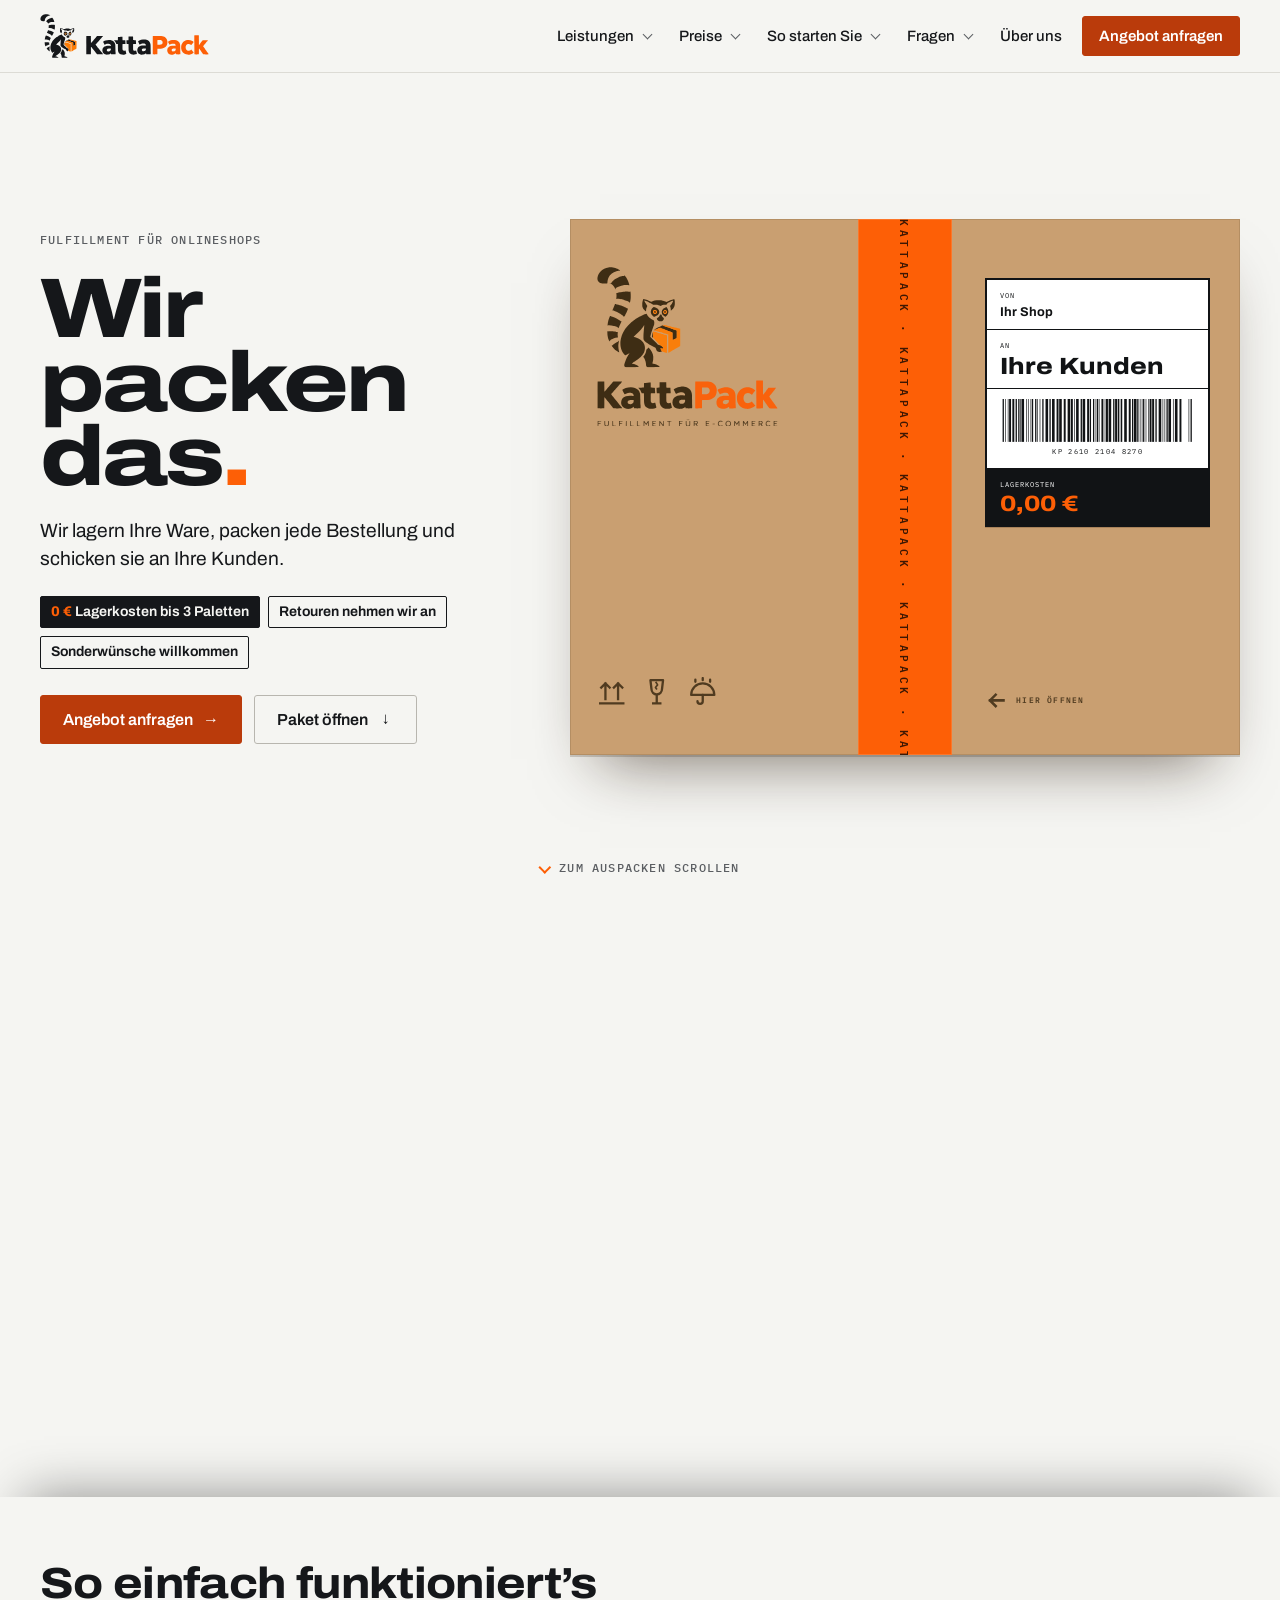
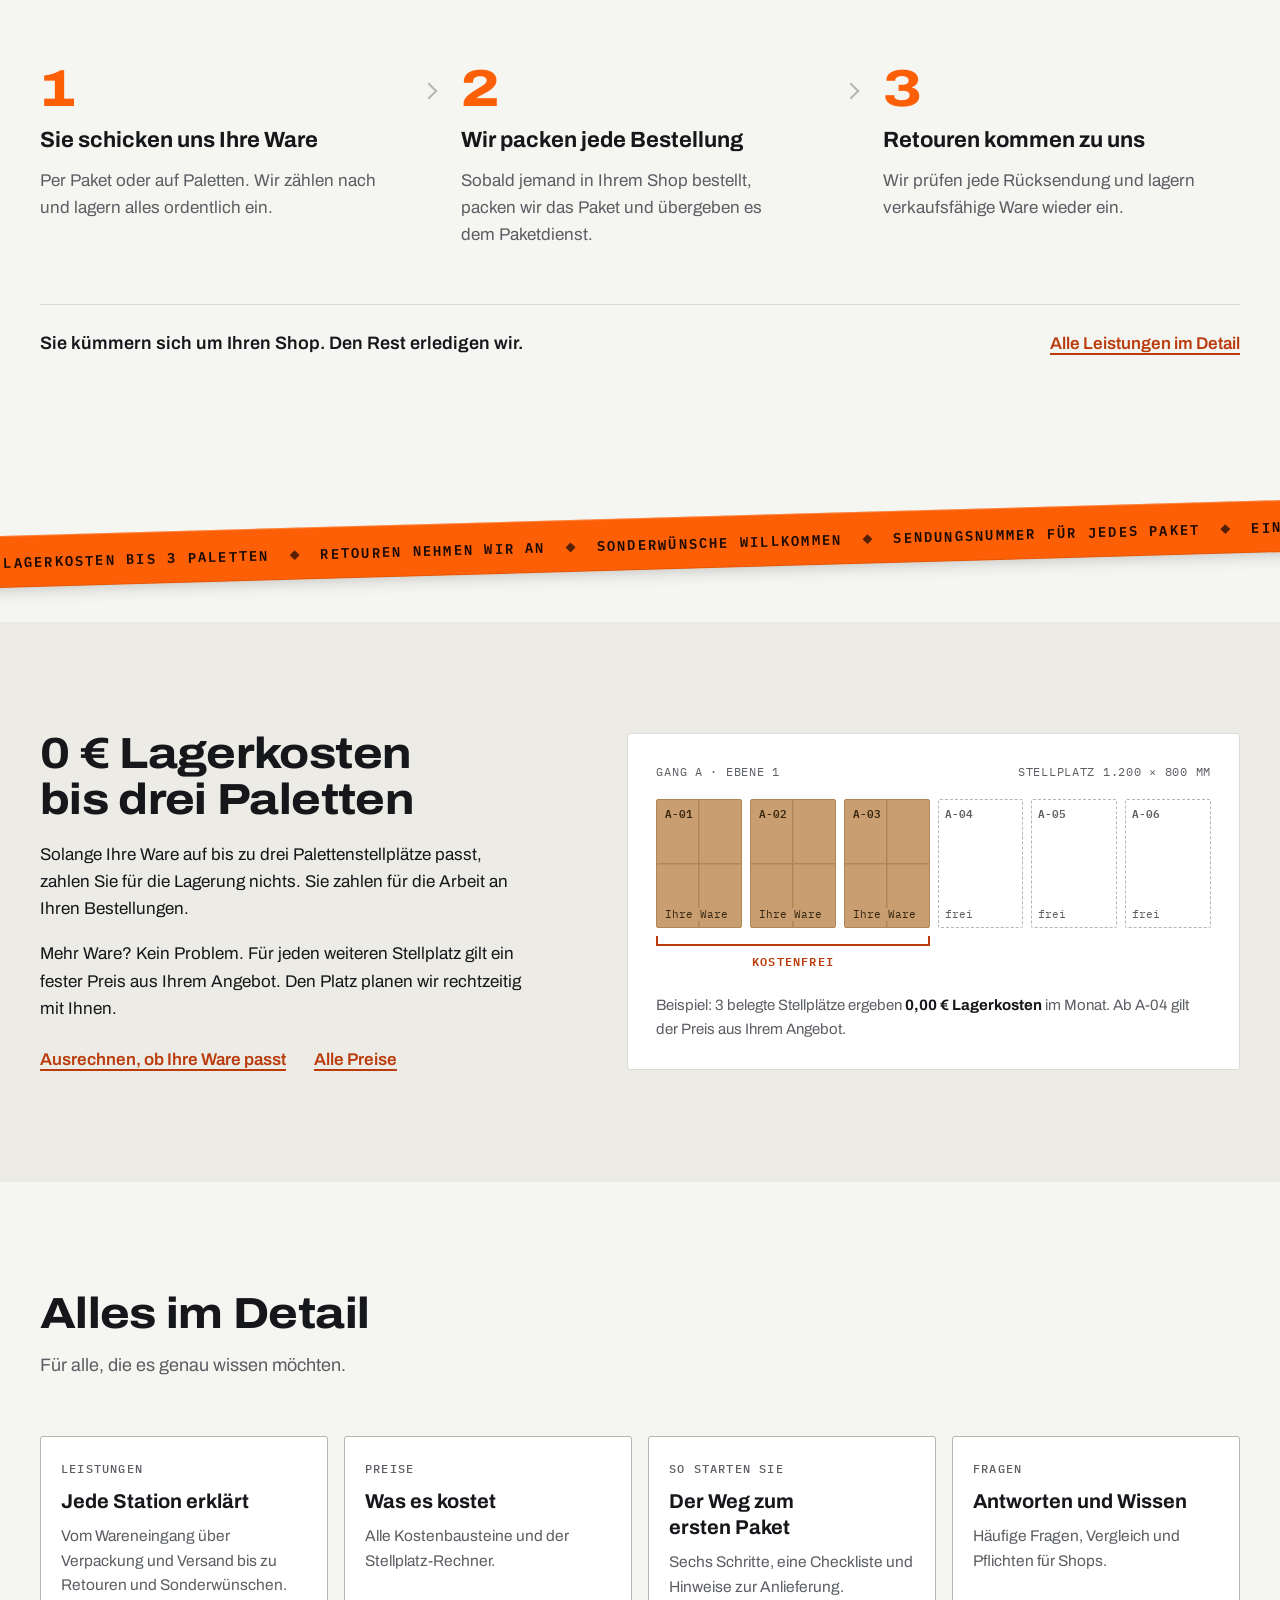
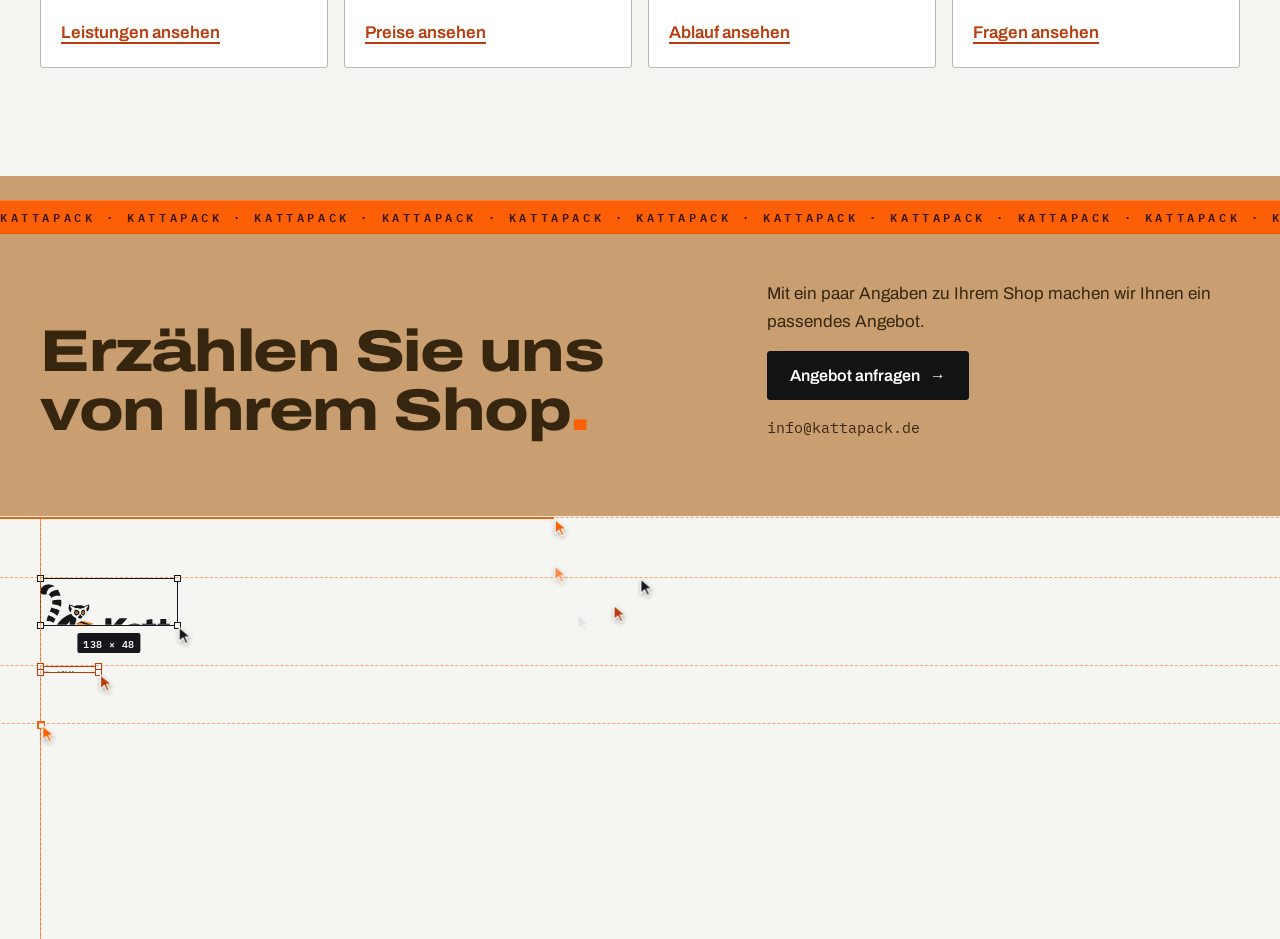
==== commit c3c18f05: "Bau-Animation in den Footer statt in den Anfrage-Block Der Anfrage-Block ist wieder wie vorher. Dafü" ====
--- a/index.html
+++ b/index.html
@@ -16,7 +16,7 @@
 <link rel="icon" href="favicon.svg" type="image/svg+xml">
 <link rel="apple-touch-icon" href="apple-touch-icon.png">
 <link rel="stylesheet" href="fonts/fonts.css">
-<link rel="stylesheet" href="site.css?v=bc565ff49b">
+<link rel="stylesheet" href="site.css?v=5508dc8877">
 </head>
 <body>
 <div class="site page-index"><svg class="sprite" aria-hidden="true" focusable="false"><symbol id="kp-mark" viewBox="301.7 91.7 550.0 661.0"><path fill="currentColor" fill-rule="evenodd" d="M490.5,750.3C490.1,750.2 489.5,750.0 489.0,750.0C488.2,750.0 485.4,748.4 483.9,747.0C482.5,745.7 481.5,743.7 480.8,740.9C480.0,737.2 480.4,734.3 482.6,726.4C487.3,710.1 495.1,691.4 502.7,678.5C503.9,676.5 505.5,673.9 506.2,672.7C507.3,670.7 509.1,668.0 513.8,661.2C516.3,657.5 515.9,657.4 510.8,660.1C505.3,663.0 491.5,670.7 489.4,672.0C487.9,672.9 487.6,673.0 486.9,672.6C485.6,671.9 476.0,662.2 475.3,660.8C474.9,660.1 473.9,658.4 473.0,657.1C468.1,649.9 463.4,640.3 460.9,632.5C459.9,629.2 457.4,618.9 456.8,616.0C455.2,606.2 454.5,589.4 455.5,580.3C456.6,569.3 459.3,557.6 463.4,545.3C465.1,540.2 469.0,530.6 471.2,526.2C480.2,508.3 493.8,489.0 507.0,475.5C509.5,472.9 512.4,469.9 513.5,468.7C518.9,462.9 534.2,449.8 544.2,442.4C547.7,439.8 550.9,437.4 551.3,437.1C553.8,435.2 566.0,427.3 571.3,424.1C580.3,418.7 585.4,416.0 594.1,412.0C607.0,406.0 626.5,398.8 627.5,399.7C627.7,399.9 628.9,401.8 630.0,404.0C634.0,412.0 636.8,415.7 643.0,421.8C650.6,429.2 660.8,435.8 670.5,439.5C672.2,440.2 673.9,441.0 674.2,441.4C675.1,442.4 676.8,447.9 677.5,452.1C678.0,454.8 678.0,456.7 677.9,461.6C677.7,468.2 677.1,471.7 675.2,476.5C673.3,481.2 667.1,498.6 661.0,516.2C659.5,520.6 657.4,527.0 656.8,529.3C653.7,541.3 652.3,547.9 652.3,550.5C652.3,551.7 652.6,552.1 660.9,560.5C665.7,565.3 674.5,574.3 680.7,580.7C700.4,601.1 703.0,603.7 703.8,603.8C704.2,603.9 706.1,604.2 707.9,604.5C709.8,604.8 712.3,605.4 713.4,605.7C714.6,606.0 715.5,606.3 715.6,606.3C715.6,606.3 715.5,605.9 715.2,605.3C714.9,604.8 714.7,604.3 714.8,604.3C714.8,604.3 715.7,604.6 716.7,605.0C721.5,606.6 723.0,607.4 726.5,610.2C731.1,613.8 733.7,616.5 735.7,619.5C737.0,621.6 737.2,622.0 737.3,624.1C737.4,626.2 737.3,626.7 736.6,627.7C735.6,629.2 733.9,630.0 731.7,630.0C729.2,630.0 727.1,629.4 723.4,627.6C719.9,625.8 720.0,625.7 721.0,630.3C721.5,632.9 722.0,634.0 724.5,638.4C726.1,641.2 727.6,643.7 727.9,644.0C728.1,644.3 728.3,645.1 728.3,645.8C728.3,646.9 728.2,647.1 727.7,646.9C727.3,646.8 726.8,647.0 726.5,647.4C725.7,648.3 721.1,649.9 718.1,650.4C715.9,650.7 714.8,650.7 711.5,650.2C703.2,649.1 698.3,646.7 694.4,641.8C691.3,638.0 689.5,633.7 687.8,626.6C687.5,625.4 687.0,624.0 686.7,623.7C686.4,623.3 681.6,620.7 676.0,617.8C667.0,613.2 659.9,609.4 651.5,604.7C650.0,603.9 647.0,602.2 644.7,601.0C637.6,597.2 629.8,592.3 623.1,587.3C615.8,581.9 610.5,575.5 608.3,569.6C607.0,566.0 606.6,560.3 606.8,546.7C607.0,535.8 607.2,531.6 608.2,519.8C608.5,516.4 608.9,510.7 609.2,507.2C609.4,503.7 609.9,498.7 610.2,496.2C610.4,493.6 610.8,489.8 611.0,487.8C611.2,485.7 611.5,483.0 611.7,481.8C612.2,478.2 612.2,474.9 611.8,474.8C611.6,474.7 610.8,475.5 610.1,476.6C608.9,478.5 603.6,486.1 601.2,489.3C598.7,492.7 590.8,502.5 587.8,505.8C575.3,520.1 562.3,532.6 545.9,546.3C543.2,548.5 541.0,550.5 541.0,550.6C541.0,551.2 542.0,551.6 545.0,552.2C549.9,553.1 555.3,554.5 561.3,556.5C577.0,561.8 594.4,573.8 602.5,584.7C607.3,591.2 608.2,592.7 610.0,596.5C613.3,603.4 614.8,608.5 616.3,618.6C617.2,624.8 616.5,633.7 614.3,641.9C612.7,647.9 609.3,656.7 607.5,659.3C607.1,660.0 606.1,661.6 605.4,662.8C604.7,664.1 603.3,666.3 602.3,667.6C601.3,669.0 600.3,670.4 600.0,670.8C598.5,673.0 593.6,678.3 588.7,682.8C580.8,690.1 571.1,697.4 555.8,707.7C553.3,709.5 550.2,711.6 549.0,712.4C547.8,713.2 545.9,714.4 544.8,715.1C543.7,715.7 541.1,717.5 538.9,719.1C536.8,720.6 533.7,722.8 532.0,724.0C530.0,725.4 529.0,726.3 529.1,726.6C529.1,727.0 530.4,727.4 534.4,728.2C547.1,730.8 554.9,733.1 561.5,736.4C568.8,739.9 572.4,742.8 574.5,746.8C576.7,750.9 581.4,750.5 532.9,750.5C509.9,750.5 490.8,750.4 490.5,750.3ZM633.6,750.3C629.9,749.9 627.3,748.1 625.6,744.9C624.3,742.2 623.7,739.2 623.7,735.0C623.7,730.2 623.0,725.6 621.0,715.2C620.9,714.4 620.4,712.6 620.0,711.2C617.1,700.6 613.1,692.4 607.7,686.0C605.9,683.9 605.0,682.6 605.0,682.3C605.0,682.1 606.2,680.5 607.8,678.6C613.8,671.2 619.3,661.9 621.6,655.2C623.2,650.5 624.8,643.9 625.3,639.8C625.8,635.8 626.1,635.3 628.5,633.1C629.6,632.0 632.2,629.4 634.2,627.2C639.1,621.8 639.6,621.3 640.0,621.3C641.1,621.3 647.4,628.4 653.1,636.1C659.9,645.2 665.6,656.0 668.4,665.5C671.6,676.0 672.4,688.8 670.7,701.6C669.6,709.7 668.5,714.5 666.0,723.1C665.2,725.8 665.1,726.5 665.4,726.9C665.6,727.1 667.8,727.6 670.2,728.0C678.0,729.3 686.1,731.2 690.8,732.9C692.1,733.3 693.6,733.8 694.2,734.0C696.6,734.8 704.1,738.8 706.6,740.6C709.9,743.1 711.4,744.8 712.8,747.6C713.6,749.3 713.7,749.7 713.4,750.1C713.0,750.6 708.9,750.6 674.4,750.6C653.2,750.5 634.8,750.4 633.6,750.3ZM441.7,650.2C434.9,646.8 428.2,642.7 424.0,639.4C418.6,635.0 410.7,626.9 407.3,622.3C406.7,621.4 405.2,619.5 404.1,618.0C401.2,614.3 398.0,609.3 398.2,609.0C398.3,608.8 398.9,608.4 399.5,608.2C400.1,607.9 401.7,606.8 403.1,605.8C415.5,596.0 414.5,596.7 420.4,592.8C424.5,590.1 429.5,587.3 438.0,582.9C440.3,581.7 440.9,581.3 441.1,580.5C441.7,578.5 442.3,577.3 443.2,576.8C444.0,576.3 444.1,576.3 444.7,576.8C445.8,577.9 445.8,579.2 444.5,585.0C443.9,588.0 443.3,591.6 443.2,593.0C443.0,594.4 442.7,596.6 442.5,598.0C441.7,602.5 441.2,608.7 441.5,612.2C441.6,614.0 441.8,617.6 442.0,620.2C442.3,626.1 443.3,633.6 444.5,639.2C445.4,643.1 447.0,649.8 447.4,650.9C447.7,652.1 447.6,652.7 446.9,652.7C446.7,652.7 444.3,651.6 441.7,650.2ZM382.1,579.4C381.3,577.6 378.3,570.2 376.0,564.5C375.1,562.3 374.3,560.1 374.2,559.5C374.0,558.9 373.7,557.8 373.5,557.0C372.9,554.9 371.7,548.8 371.0,544.5C370.2,539.1 369.6,532.0 369.4,524.3L369.2,516.1L370.2,515.0L371.3,513.8L373.2,514.6C375.0,515.4 375.0,515.4 381.0,515.0C388.6,514.4 405.3,514.7 410.5,515.5C412.5,515.8 415.8,516.3 417.8,516.5C419.8,516.8 424.1,517.7 427.3,518.4C431.9,519.4 433.4,519.6 435.1,519.4C437.8,519.2 438.1,519.5 437.9,522.2C436.8,535.4 436.9,537.8 438.3,548.1C439.2,554.0 439.2,555.1 438.3,555.9C437.6,556.5 437.6,556.5 436.3,555.7C435.2,555.1 434.6,555.0 433.4,555.2C431.3,555.4 424.6,556.9 422.3,557.6C410.2,561.0 394.6,568.5 387.6,574.3C383.8,577.4 383.3,578.1 383.4,579.5C383.6,581.3 382.9,581.3 382.1,579.4ZM798.0,571.4C797.6,571.0 797.5,566.6 797.3,547.2C797.2,534.2 797.1,523.5 797.1,523.5C795.0,522.6 794.0,522.2 791.7,521.3C790.1,520.7 787.4,519.8 785.7,519.1C783.9,518.5 781.7,517.7 780.7,517.3C779.7,517.0 777.3,516.1 775.5,515.3C773.7,514.6 771.4,513.7 770.5,513.3C769.6,513.0 767.9,512.3 766.7,511.8C765.5,511.3 761.8,509.9 758.5,508.7C755.2,507.4 751.3,505.9 749.8,505.3C748.4,504.8 745.5,503.7 743.5,503.0C741.6,502.3 738.0,500.9 735.5,499.8C733.1,498.8 730.3,497.7 729.3,497.4C728.3,497.0 726.2,496.2 724.7,495.7C723.1,495.1 720.5,494.2 719.0,493.6L716.1,492.6L711.8,494.5C707.3,496.5 706.0,497.0 698.2,500.2C695.6,501.2 692.9,502.3 692.2,502.6C690.3,503.5 689.1,504.0 687.0,504.7C684.6,505.4 678.3,507.9 677.9,508.3C677.4,508.6 676.0,508.2 676.0,507.7C676.0,507.5 675.8,507.4 675.6,507.4C675.4,507.5 675.2,507.3 675.1,507.0C675.0,506.7 675.5,506.2 676.3,505.7C677.1,505.2 678.3,504.4 679.1,503.8C684.4,500.0 700.1,490.8 708.7,486.6C729.5,476.4 730.4,475.9 731.4,476.1C731.9,476.2 732.3,476.2 732.3,476.0C732.3,475.9 732.7,475.6 733.1,475.4C733.7,475.2 734.2,475.3 735.3,475.7C736.9,476.4 737.9,476.8 743.8,478.9C745.9,479.6 748.5,480.6 749.7,481.1C753.2,482.5 755.5,483.3 761.0,485.2C763.8,486.2 767.0,487.3 768.0,487.7C769.0,488.1 770.4,488.6 771.2,488.8C771.9,489.1 774.2,489.9 776.3,490.7C780.4,492.2 784.4,493.5 788.2,494.8C789.4,495.2 792.2,496.3 794.3,497.1C796.4,497.9 801.2,499.6 804.8,500.8C808.5,502.1 812.2,503.4 813.0,503.7C813.8,504.1 815.0,504.5 815.6,504.7C818.3,505.3 825.5,508.3 826.1,509.0C826.7,509.7 826.7,511.1 826.6,534.3C826.5,555.5 826.4,559.0 826.0,559.6C825.7,560.1 821.1,562.5 813.5,566.2C803.2,571.2 801.4,572.0 800.0,572.0C798.9,572.0 798.3,571.8 798.0,571.4ZM668.0,556.3C667.7,556.1 666.9,555.2 666.3,554.3C665.7,553.3 664.5,551.6 663.6,550.5C662.5,549.2 662.0,548.3 662.1,547.9C662.2,547.5 662.4,546.5 662.6,545.7C662.8,544.8 663.4,542.1 664.0,539.7C666.7,527.8 667.2,526.0 667.8,524.4C668.1,523.8 668.2,523.1 668.1,522.8C668.0,522.4 668.2,522.3 669.1,522.3L670.2,522.3L670.4,532.6C670.8,550.3 670.8,556.7 670.2,556.7C669.9,556.7 669.6,556.5 669.5,556.3C669.3,556.1 669.1,556.1 668.9,556.3C668.6,556.5 668.3,556.5 668.0,556.3ZM441.7,493.6C441.5,493.4 441.3,492.8 441.3,492.3C441.3,490.7 441.0,490.4 438.2,488.9C434.0,486.6 419.8,481.0 415.5,480.0C415.0,479.9 413.1,479.4 411.3,478.9C401.2,476.3 390.3,474.9 380.3,474.8C375.0,474.8 374.7,474.9 373.8,475.6C372.1,476.9 371.4,477.2 370.8,476.7C370.5,476.4 370.4,475.9 370.5,475.5C370.6,475.1 370.8,473.0 371.0,470.7C371.7,462.3 373.4,452.6 375.2,446.7C375.6,445.3 376.2,443.2 376.5,442.0C377.0,440.0 379.6,432.0 380.8,428.8C381.9,425.7 386.7,414.8 387.2,414.3C388.2,413.2 389.0,413.2 389.9,414.1C390.9,415.0 392.7,415.7 402.8,419.0C420.8,424.9 439.2,434.4 456.6,446.9C458.9,448.5 459.1,448.6 460.6,448.4C463.3,448.1 463.3,448.6 461.0,453.2C455.2,464.9 447.3,483.1 445.2,489.7C444.0,493.3 442.8,494.7 441.7,493.6ZM713.5,448.8C710.8,448.4 709.7,448.1 707.0,446.8C701.0,443.8 694.7,436.3 694.7,432.3C694.7,431.1 694.9,430.7 696.4,429.1C698.0,427.4 704.0,422.7 706.9,420.7C708.7,419.5 710.2,417.3 713.5,410.5C716.9,403.4 717.0,403.3 720.3,403.3C722.1,403.3 722.5,403.4 723.6,404.5C724.9,405.7 725.5,406.7 728.8,413.7C730.9,418.1 730.9,418.2 734.9,422.2C737.1,424.4 739.5,427.0 740.2,428.1C741.4,429.9 741.4,430.1 741.3,432.3C741.0,436.5 738.0,441.1 733.3,444.6C730.2,447.0 727.3,448.2 723.3,448.8C719.6,449.4 718.0,449.4 713.5,448.8ZM477.7,418.8C477.0,418.5 476.3,418.1 476.0,418.0C475.4,417.7 474.8,416.5 474.5,415.3C474.4,414.5 471.1,411.7 463.1,405.7C457.6,401.5 456.0,400.4 450.4,397.0C438.6,389.9 427.5,384.7 416.1,380.8C411.9,379.3 409.3,378.8 405.3,378.5C404.5,378.5 403.7,378.4 403.4,378.4C402.6,378.3 402.7,377.0 403.5,375.1C405.3,371.2 408.3,364.0 408.3,363.7C408.3,363.6 409.4,361.0 410.6,358.0C411.9,355.0 414.3,348.9 416.0,344.4C419.0,336.4 419.6,334.9 420.5,334.5C420.8,334.4 422.3,335.0 424.0,335.8C425.6,336.7 427.3,337.3 427.7,337.3C428.1,337.3 429.0,337.5 429.6,337.6C430.3,337.8 432.0,338.2 433.5,338.5C444.4,340.7 457.9,344.7 467.6,348.5C470.2,349.5 472.4,350.3 472.5,350.3C472.6,350.3 475.6,351.7 479.2,353.3C485.4,356.1 495.3,361.3 499.7,363.9C501.7,365.1 502.7,365.2 504.0,364.5C504.8,364.0 505.7,364.3 505.7,365.1C505.7,365.8 499.0,383.0 496.7,388.3C494.1,394.4 489.6,403.1 486.5,408.2C484.7,411.1 482.5,414.7 481.6,416.2C480.3,418.4 479.4,419.5 478.9,419.3C478.9,419.3 478.3,419.1 477.7,418.8ZM674.4,418.2C668.0,413.5 662.6,408.2 660.2,404.1C658.3,400.8 655.9,394.2 655.3,390.4C654.3,383.8 656.6,374.3 660.7,367.7C664.6,361.5 671.8,354.0 673.8,354.0C675.4,354.0 684.9,357.4 689.5,359.7C697.2,363.3 700.8,366.0 704.5,370.5C707.2,373.8 709.1,377.6 710.0,381.5C710.6,384.1 710.7,385.2 710.6,389.2C710.4,394.0 709.9,395.9 708.0,399.6C707.0,401.5 704.1,404.6 701.2,406.8C698.3,408.9 677.8,419.3 676.5,419.3C676.1,419.3 675.2,418.8 674.4,418.2ZM747.8,416.7C738.6,410.3 732.0,404.7 730.3,402.0C728.0,398.1 726.8,392.5 727.1,386.4C727.3,381.9 727.9,379.6 729.7,375.7C733.6,367.3 741.2,361.2 754.3,355.8C755.8,355.2 757.2,354.7 757.5,354.7C758.3,354.7 759.5,356.0 761.8,359.4C766.3,366.0 769.3,373.2 770.3,379.3C770.8,382.4 770.8,388.9 770.3,391.5C769.3,396.9 766.8,402.9 763.4,407.9C760.8,411.9 753.2,419.0 751.7,419.0C751.4,419.0 749.6,418.0 747.8,416.7ZM684.9,398.9C690.4,397.7 695.1,391.7 694.5,386.5C694.1,383.0 690.9,378.4 687.7,376.8C684.2,375.1 681.4,374.9 678.4,376.3C674.6,378.1 671.9,381.1 670.8,385.0C670.4,386.5 670.3,387.2 670.6,388.8C671.3,392.3 673.9,395.9 677.3,397.9C677.8,398.1 681.8,399.3 682.5,399.3C682.7,399.3 683.8,399.1 684.9,398.9ZM750.7,399.0C751.2,398.9 751.9,398.6 752.4,398.5C752.9,398.4 754.4,397.3 755.8,395.9C758.7,392.9 759.8,390.5 759.8,387.0C759.8,385.2 759.6,384.5 758.7,382.7C757.4,380.4 755.2,378.0 753.6,377.1C751.4,376.0 749.4,375.6 748.1,376.0C744.1,377.3 741.2,379.9 739.2,384.1C737.0,388.4 737.6,391.2 741.2,395.3C744.1,398.5 748.1,400.1 750.7,399.0ZM745.9,395.0C743.1,394.1 741.7,391.8 741.7,387.7C741.7,384.4 742.1,383.0 743.5,381.7C744.7,380.5 746.3,380.0 748.8,380.0C752.2,380.0 754.3,381.3 755.5,384.1C756.1,385.5 756.2,388.9 755.6,390.8C754.7,394.1 749.9,396.2 745.9,395.0ZM678.3,394.3C677.2,393.7 676.6,393.1 675.9,391.7C675.0,390.0 675.0,389.6 675.1,386.8C675.2,384.1 675.3,383.6 676.1,382.4C677.4,380.4 679.1,379.7 682.4,379.7C684.5,379.7 685.2,379.8 686.7,380.6C689.3,381.9 689.7,382.7 689.9,386.6C690.1,390.7 689.5,392.4 687.3,393.9C686.1,394.7 685.5,394.8 682.9,394.9C680.2,395.0 679.6,395.0 678.3,394.3ZM621.5,382.1C616.1,379.1 609.6,373.2 606.6,368.6C604.9,366.1 602.3,360.4 601.1,356.8C599.2,351.1 598.8,348.1 598.9,338.3C598.9,333.0 599.0,328.6 599.3,327.3C599.5,326.1 599.9,323.8 600.2,322.2C601.1,316.5 604.9,303.8 606.0,302.6C606.5,302.1 607.0,302.0 608.2,302.2C613.0,302.8 625.9,306.5 631.5,308.9C636.9,311.2 645.6,315.4 649.8,317.6C652.4,319.0 654.9,320.3 655.3,320.6C656.6,321.2 657.0,321.1 660.0,319.7C661.6,319.0 663.5,318.2 664.3,317.9C665.2,317.6 667.7,316.7 670.1,315.9C676.6,313.6 683.4,311.9 693.0,310.4C698.3,309.6 717.2,309.6 722.0,310.4C723.7,310.7 726.4,311.1 727.8,311.4C736.5,312.6 744.9,315.3 755.2,319.9L759.3,321.7L765.4,318.5C777.7,312.2 789.7,307.5 800.8,304.7C809.8,302.5 809.6,302.5 810.6,305.9C812.6,312.5 813.1,317.4 813.1,328.0C813.1,336.0 813.0,337.7 812.4,341.3C811.1,348.6 808.1,356.5 804.5,362.0C801.2,367.2 793.3,375.1 788.6,378.1C786.8,379.2 786.7,378.8 786.7,373.7C786.7,366.5 785.7,360.9 783.4,353.8C782.6,351.6 782.0,349.5 782.0,349.1C782.0,348.8 782.6,347.6 783.4,346.6C784.2,345.6 785.7,343.6 786.9,342.1C790.5,337.4 794.3,331.0 798.4,322.8C802.5,314.7 802.7,313.8 801.1,313.9C796.5,314.2 770.1,325.9 766.7,329.1C766.1,329.7 763.7,332.4 761.5,335.2L757.4,340.1L749.9,340.0C743.9,340.0 741.8,340.1 739.4,340.5C734.6,341.4 728.7,343.6 723.0,346.5C721.0,347.5 719.0,348.3 718.5,348.3C718.1,348.3 716.8,347.9 715.7,347.3C711.6,345.3 702.0,341.8 696.8,340.5C692.0,339.3 682.8,339.1 673.0,339.9L670.5,340.1L668.3,338.6C665.3,336.7 661.1,334.3 654.8,330.9C651.9,329.4 647.9,327.1 645.8,326.0C634.6,319.7 613.9,311.5 613.0,313.0C612.7,313.4 615.7,320.4 619.1,327.2C621.3,331.7 626.8,340.6 630.1,345.1C631.1,346.6 632.0,348.0 632.0,348.2C632.0,348.4 631.1,350.4 630.0,352.7C625.8,361.6 624.4,367.3 624.1,376.6C624.0,380.2 623.8,382.4 623.5,382.6C623.3,382.9 622.6,382.6 621.5,382.1ZM515.4,327.9C514.9,327.4 514.9,325.7 515.3,324.5C515.6,323.9 515.6,323.4 515.3,323.0C514.9,322.2 505.1,317.3 499.8,315.2C489.9,311.3 484.8,309.6 479.2,308.0C477.9,307.6 476.4,307.2 475.8,307.0C471.3,305.6 460.8,303.5 453.5,302.5C441.5,300.9 434.1,300.5 431.8,301.5C430.2,302.2 429.2,302.1 428.5,301.3C427.9,300.7 427.9,300.5 428.4,296.6C428.7,294.3 429.2,289.6 429.4,286.0C429.7,280.3 429.7,278.7 429.2,273.2C428.3,263.8 428.3,263.7 429.6,262.8C430.3,262.3 431.3,262.0 432.1,262.0C432.8,262.0 435.8,261.3 438.8,260.5C441.7,259.7 445.2,258.8 446.5,258.6C447.8,258.3 450.2,257.7 451.8,257.4C459.2,255.7 472.5,254.2 483.0,253.7C490.8,253.4 502.0,253.7 510.7,254.5L516.5,255.1L518.2,254.2C520.2,253.2 520.8,253.1 521.3,253.8C521.6,254.1 522.0,257.4 522.4,261.9C523.4,272.2 523.4,294.0 522.6,301.3C521.5,310.1 521.4,310.9 519.3,319.7C517.8,325.8 517.4,326.9 516.4,327.7C515.9,328.2 515.7,328.2 515.4,327.9ZM422.4,238.2C417.9,226.9 414.0,220.1 408.3,214.2C403.6,209.3 396.3,204.1 392.0,202.6C385.8,200.4 385.3,200.2 385.3,199.5C385.3,198.8 386.4,198.9 389.2,199.9C390.6,200.3 392.0,200.6 392.3,200.5C392.7,200.4 393.9,199.0 395.0,197.4C402.6,186.9 412.0,177.5 421.2,171.3C428.0,166.6 434.2,163.3 443.8,159.2C450.7,156.2 461.5,153.0 469.0,151.7C478.1,150.1 478.4,150.0 480.6,148.7C481.7,147.9 482.9,147.3 483.3,147.3C484.0,147.3 486.1,150.2 492.5,159.7C495.8,164.5 502.7,177.4 504.6,182.0C507.7,189.6 509.0,193.2 510.1,196.7C511.8,202.3 512.9,206.5 513.4,209.1C513.8,211.4 513.8,211.4 513.0,212.0C512.0,212.9 510.8,212.8 509.2,211.8L507.9,210.8L496.7,210.8C485.6,210.9 480.6,211.2 474.8,212.2C473.4,212.5 471.0,212.9 469.5,213.1C458.7,215.0 444.4,220.0 434.4,225.5C430.7,227.5 425.4,230.9 424.7,231.8C424.5,232.1 424.2,233.4 424.2,234.9C424.1,237.4 423.7,239.0 423.0,239.0C422.8,239.0 422.5,238.7 422.4,238.2ZM342.2,200.1C334.9,199.6 324.0,196.5 317.0,193.0C313.2,191.1 307.9,184.5 305.7,179.0C301.5,168.5 304.0,152.9 312.3,137.7C319.9,123.6 333.8,110.4 349.0,102.9C358.0,98.4 366.0,95.9 376.3,94.4C382.3,93.5 400.2,93.7 406.4,94.6C416.4,96.1 427.6,99.6 435.3,103.5C443.3,107.6 445.6,108.9 448.7,111.2C452.7,114.2 453.2,114.7 452.7,115.6C451.9,117.1 449.9,117.4 448.1,116.3C447.0,115.6 446.8,115.6 443.7,115.9C438.7,116.5 436.2,117.0 429.4,119.0C418.4,122.1 405.5,128.4 398.7,133.9C394.8,137.1 389.0,143.1 386.3,146.6C380.0,155.1 376.1,163.1 372.8,174.5C371.6,178.8 370.2,187.7 369.8,193.6C369.7,195.8 369.4,197.9 369.2,198.2C368.8,198.8 365.5,199.4 359.7,200.0C356.7,200.3 346.1,200.4 342.2,200.1Z"/><path fill="#FD7C05" fill-rule="evenodd" d="M759.0,656.8C758.5,656.6 757.0,656.2 755.6,656.0C754.3,655.7 752.7,655.3 752.2,655.0C751.1,654.4 746.4,652.8 739.7,650.8C737.4,650.2 734.8,649.3 734.0,649.0C733.2,648.7 731.3,648.0 729.9,647.6C728.1,647.0 727.2,646.5 726.9,646.1C726.7,645.7 725.1,642.9 723.4,640.0C720.6,635.2 720.2,634.3 719.6,631.6C719.3,629.9 719.0,627.6 719.0,626.5C719.0,623.6 719.3,623.5 724.2,626.0C726.4,627.0 729.0,628.1 730.0,628.3C731.7,628.7 732.1,628.7 733.2,628.1C735.0,627.3 736.1,625.5 735.9,624.0C735.6,622.5 733.2,618.9 730.8,616.5C727.7,613.3 721.8,608.7 719.7,608.0C717.3,607.1 715.3,606.0 715.3,605.7C715.3,605.5 714.6,604.5 713.8,603.5C712.9,602.5 711.5,600.9 710.7,600.0C709.9,599.0 707.5,596.3 705.3,594.0C703.2,591.7 699.2,587.4 696.6,584.3C693.9,581.3 689.0,576.1 685.8,572.7C682.6,569.3 678.8,565.1 677.3,563.5C675.8,561.9 674.1,560.2 673.5,559.9C672.9,559.6 672.1,558.8 671.7,558.2C671.3,557.5 670.6,556.8 670.2,556.7L669.3,556.3L669.3,551.8C669.2,532.8 669.0,523.9 668.5,523.4C667.8,522.8 667.9,522.2 668.7,519.9C669.0,518.9 669.3,517.8 669.3,517.5C669.3,517.2 669.6,516.7 670.0,516.3C670.6,515.7 670.9,515.7 672.3,515.9C673.1,516.0 674.7,516.4 675.7,516.7C676.7,517.1 678.9,517.7 680.5,518.2C682.1,518.6 684.6,519.3 686.0,519.7C687.4,520.1 690.0,520.7 691.8,521.2C693.7,521.7 695.5,522.2 696.0,522.3C697.0,522.7 701.4,524.0 705.5,525.1C707.1,525.6 709.4,526.3 710.5,526.7C711.6,527.1 713.6,527.6 715.0,527.9C716.4,528.2 718.2,528.6 719.0,528.9C719.8,529.2 722.5,530.0 725.0,530.7C727.5,531.4 730.8,532.4 732.3,532.9C733.9,533.3 735.5,533.9 736.0,534.0C736.5,534.1 738.3,534.7 740.2,535.2C742.0,535.6 744.9,536.5 746.6,537.0C748.3,537.6 750.0,538.0 750.4,538.0C750.7,538.0 751.4,538.2 751.9,538.4C752.4,538.7 754.0,539.2 755.5,539.5C758.9,540.2 760.8,540.9 761.3,541.5C761.9,542.2 761.9,656.2 761.3,656.9C760.8,657.5 760.1,657.4 759.0,656.8ZM770.6,655.4C770.4,655.3 770.3,628.9 770.3,596.7C770.3,564.5 770.2,537.7 770.0,537.2C769.9,536.6 769.4,536.0 768.8,535.6C767.8,535.0 761.8,533.1 758.2,532.2C756.3,531.7 751.4,530.3 748.5,529.3C747.4,528.9 745.5,528.4 744.3,528.2C743.1,528.0 740.5,527.2 738.5,526.6C736.5,526.0 733.4,525.0 731.7,524.5C724.0,522.3 721.4,521.5 719.7,520.9C718.8,520.5 717.1,520.0 716.1,519.8C713.6,519.2 707.4,517.5 706.3,517.1C705.9,516.9 704.9,516.6 704.2,516.4C703.4,516.2 701.6,515.7 700.0,515.2C698.4,514.8 696.3,514.2 695.2,514.0C694.1,513.8 692.7,513.4 692.1,513.1C691.4,512.8 689.6,512.3 688.2,512.0C684.4,511.1 676.9,508.6 676.2,507.9C676.0,507.8 676.0,507.5 676.3,507.2C676.8,506.7 682.4,504.4 685.7,503.3C687.8,502.6 689.0,502.2 690.8,501.3C691.6,501.0 694.3,499.8 696.8,498.8C704.6,495.7 706.0,495.1 710.3,493.2C712.6,492.2 715.0,491.3 715.5,491.2C716.5,491.0 718.7,491.6 726.0,494.3C727.6,494.9 729.7,495.7 730.7,496.0C731.7,496.4 734.5,497.5 736.9,498.5C739.3,499.5 742.9,500.9 744.9,501.6C746.9,502.4 749.7,503.4 751.2,504.0C752.6,504.6 756.5,506.1 759.8,507.3C763.1,508.6 766.8,510.0 768.0,510.5C769.2,511.0 770.9,511.7 771.8,512.0C772.8,512.3 775.0,513.2 776.8,514.0C778.7,514.7 781.0,515.6 782.0,516.0C783.0,516.3 785.3,517.1 787.0,517.8C788.7,518.4 791.6,519.5 793.4,520.1C797.0,521.4 798.0,521.9 798.4,522.5C798.5,522.7 798.7,533.1 798.7,545.7C798.7,558.2 798.8,568.9 799.0,569.3C799.1,569.7 799.4,570.2 799.7,570.4C800.3,570.8 823.9,559.4 824.7,558.3C825.1,557.6 825.2,554.3 825.3,534.3C825.4,512.3 825.3,511.1 824.8,510.4C824.2,509.7 817.0,506.7 814.3,506.0C813.6,505.8 812.4,505.4 811.6,505.1C810.8,504.7 807.2,503.4 803.5,502.2C799.8,500.9 795.1,499.2 793.0,498.4C790.9,497.6 788.1,496.6 786.8,496.1C783.1,494.9 779.1,493.5 775.0,492.0C772.9,491.2 770.6,490.4 769.8,490.2C769.1,489.9 767.7,489.4 766.7,489.0C765.7,488.6 762.5,487.5 759.7,486.5C754.2,484.6 751.9,483.8 748.3,482.4C747.1,482.0 744.5,481.0 742.5,480.3C736.6,478.1 735.6,477.8 733.9,477.0C733.0,476.7 732.3,476.2 732.3,476.1C732.3,475.7 734.5,474.7 738.2,473.5C740.8,472.6 741.0,472.5 742.9,473.0C744.0,473.2 746.2,473.7 747.8,474.0C749.5,474.4 751.6,474.9 752.5,475.2C753.4,475.4 757.0,476.3 760.5,477.2C764.0,478.0 767.4,478.9 768.0,479.2C768.6,479.4 770.4,479.8 771.8,480.0C774.4,480.3 782.3,482.2 784.5,483.0C785.5,483.3 796.6,485.8 798.5,486.1C799.1,486.2 799.9,486.4 800.5,486.6C801.1,486.8 802.7,487.2 804.2,487.5C805.6,487.8 808.4,488.5 810.3,489.0C812.3,489.5 814.6,490.0 815.5,490.2C816.4,490.3 817.9,490.6 818.8,490.8C819.8,491.1 821.9,491.6 823.7,492.0C825.4,492.3 827.3,492.8 827.8,493.0C828.4,493.2 830.3,493.7 832.1,494.0C833.9,494.4 835.7,494.8 836.0,495.0C836.4,495.2 838.1,495.6 839.9,495.8C843.5,496.4 848.4,497.8 849.0,498.5C849.3,498.8 849.4,515.3 849.3,554.6C849.3,607.8 849.3,610.2 848.7,611.0C848.4,611.5 846.9,612.5 845.3,613.4C842.7,614.8 838.8,617.0 833.1,620.3C831.8,621.0 830.6,621.7 830.4,621.7C830.3,621.7 829.6,622.1 829.0,622.5C828.3,623.0 827.1,623.7 826.2,624.2C825.2,624.6 823.5,625.6 822.3,626.4C821.1,627.1 818.1,628.9 815.5,630.3C812.9,631.7 809.9,633.4 808.8,634.1C804.1,636.8 802.0,638.0 801.7,638.0C801.5,638.0 800.8,638.4 800.2,639.0C799.6,639.6 798.8,640.0 798.5,640.0C798.1,640.0 797.4,640.3 797.0,640.6C796.5,640.9 795.5,641.6 794.8,642.1C794.0,642.6 790.5,644.6 787.0,646.6C777.5,651.9 776.2,652.7 775.7,653.2C775.2,653.5 771.2,655.7 770.9,655.7C770.8,655.7 770.7,655.6 770.6,655.4ZM746.1,400.5C742.6,399.6 739.3,396.8 737.4,393.2C736.7,391.7 736.5,391.1 736.5,388.5C736.5,385.6 736.6,385.3 737.8,382.8C743.0,372.2 754.6,371.4 760.0,381.4C761.1,383.4 761.2,383.6 761.2,387.0C761.2,392.0 760.4,393.9 757.1,397.2C755.7,398.6 754.3,399.7 753.8,399.8C753.2,400.0 752.5,400.2 752.1,400.4C750.7,400.9 747.9,401.0 746.1,400.5ZM678.7,400.0C676.2,399.4 676.1,399.4 673.9,397.7C672.1,396.3 669.9,392.9 669.4,390.7C668.5,387.0 669.2,383.1 671.1,380.0C672.6,377.8 674.4,376.3 677.1,375.0C678.9,374.1 679.5,374.0 682.0,374.0C687.8,374.0 691.8,376.3 694.6,381.3C695.6,383.1 695.7,383.7 695.9,386.6C696.1,390.5 695.5,392.7 693.3,395.5C689.9,399.9 684.6,401.6 678.7,400.0ZM750.9,393.3C752.9,392.6 754.7,389.8 754.7,387.4C754.7,385.2 752.4,382.2 750.3,381.7C745.3,380.3 741.5,385.4 743.6,390.4C744.9,393.3 747.8,394.5 750.9,393.3ZM686.0,392.5C688.0,391.2 688.8,389.2 688.5,386.5C688.4,385.4 688.1,384.1 687.7,383.7C686.9,382.5 683.8,381.0 682.4,381.0C679.2,381.0 676.7,383.5 676.4,386.8C676.2,389.3 677.6,391.8 679.7,392.9C681.7,394.0 684.0,393.8 686.0,392.5Z"/></symbol><symbol id="kp-word" viewBox="165.7 772.7 858.3 139.3"><path fill="currentColor" fill-rule="evenodd" d="M309.3,909.8C308.9,909.7 307.4,909.5 306.2,909.3C295.1,907.6 286.5,901.6 282.4,892.8C279.6,886.6 279.0,877.6 281.0,870.7C282.4,865.9 285.4,860.9 288.9,857.6C296.4,850.5 311.5,846.5 326.3,847.6C329.2,847.9 333.0,848.3 334.8,848.5C338.8,849.1 339.3,848.9 339.3,846.4C339.3,842.6 337.3,838.3 334.6,836.3C332.1,834.5 326.4,833.0 322.0,833.0C319.8,833.0 313.8,833.8 311.8,834.4C307.3,835.7 303.9,837.0 299.9,839.0C298.5,839.8 297.0,840.3 296.6,840.3C295.8,840.2 294.2,837.3 288.3,826.0C285.5,820.6 285.3,820.1 285.7,819.4C286.6,817.8 294.9,813.5 301.7,811.2C315.0,806.5 333.7,806.1 345.5,810.3C359.3,815.2 366.3,822.9 369.5,836.6C370.5,841.0 370.7,845.1 371.0,866.0C371.2,883.4 371.3,887.7 371.8,890.2C372.5,893.9 372.6,906.6 371.9,907.3C371.4,907.8 341.3,907.8 340.7,907.3C340.5,907.0 340.3,905.7 340.3,903.6C340.3,899.7 340.0,899.3 338.1,901.1C334.2,904.8 328.0,907.7 321.2,909.2C319.1,909.6 310.8,910.1 309.3,909.8ZM553.5,909.8C547.2,909.0 543.3,907.8 538.9,905.6C535.6,904.0 533.1,902.1 530.6,899.4C521.1,889.1 520.9,870.0 530.2,858.3C534.8,852.3 544.5,847.6 555.1,846.0C563.6,844.7 567.9,844.7 579.4,846.1C583.3,846.5 583.7,846.3 583.7,844.1C583.7,837.5 579.8,833.1 572.5,831.5C569.3,830.8 561.2,830.9 557.5,831.8C552.4,833.0 545.5,835.9 542.0,838.2C541.3,838.7 540.6,838.9 540.3,838.8C539.7,838.6 529.3,818.0 529.3,817.1C529.3,816.1 532.1,814.3 538.2,811.3C545.9,807.6 552.9,805.6 563.0,804.5C568.6,803.9 573.8,804.0 580.5,804.8C589.5,806.0 598.5,809.9 604.1,815.0C609.5,820.0 612.9,825.8 614.8,833.9C616.4,840.3 616.6,844.3 616.7,867.2C616.7,878.7 616.8,889.1 617.0,890.3C617.5,893.6 617.4,906.8 616.9,907.3C616.4,907.8 586.3,907.8 585.7,907.3C585.5,907.0 585.3,905.7 585.3,903.8C585.3,901.4 585.2,900.6 584.9,900.5C584.6,900.4 582.7,901.4 580.7,902.8C575.5,906.4 571.6,908.1 565.5,909.3C563.5,909.7 555.4,910.1 553.5,909.8ZM415.5,909.2C409.1,908.2 402.1,904.9 398.1,901.0C394.2,897.3 391.2,891.4 389.8,885.1C388.6,879.0 388.3,874.3 388.4,855.4C388.4,841.5 388.3,836.8 388.0,836.5C387.7,836.1 386.6,836.0 382.6,836.0C379.3,836.0 377.6,835.9 377.5,835.6C377.3,835.4 376.7,833.6 376.0,831.6C373.4,824.2 369.2,817.5 364.1,812.7C362.3,810.9 361.3,809.8 361.5,809.5C361.6,809.1 363.5,809.0 374.4,809.0C386.4,809.0 387.3,809.0 387.8,808.4C388.3,807.9 388.3,806.6 388.3,798.1C388.3,786.7 388.1,787.5 392.2,787.0C395.3,786.7 399.8,786.1 403.3,785.7C404.7,785.5 406.9,785.3 408.2,785.2C409.4,785.1 412.0,784.7 413.9,784.5C415.7,784.2 417.9,784.0 418.7,784.1L420.2,784.2L420.3,796.1C420.5,807.4 420.5,808.1 421.1,808.5C421.7,808.9 423.5,809.0 430.5,809.0C441.1,809.0 440.3,808.6 440.3,814.3C440.3,816.4 440.5,819.4 440.6,820.8C441.2,826.1 441.5,834.9 441.0,835.5C440.6,835.9 439.2,836.0 431.0,836.0C422.5,836.0 421.4,836.1 421.0,836.6C420.6,837.0 420.5,840.2 420.4,853.6C420.2,874.0 420.5,876.4 423.2,879.6C426.0,883.0 432.3,883.6 438.6,881.1C440.1,880.5 440.9,880.3 441.3,880.5C441.8,880.9 442.3,882.2 443.7,888.0C444.2,890.3 445.3,894.6 446.0,897.6C447.1,901.8 447.3,903.3 447.1,903.8C446.5,905.0 442.3,906.9 437.3,908.2C431.8,909.6 421.3,910.1 415.5,909.2ZM488.8,909.0C478.9,907.2 471.2,902.0 467.2,894.4C465.5,891.0 464.6,888.7 463.7,884.5C463.0,881.7 462.9,880.1 462.7,861.5C462.5,850.5 462.5,840.6 462.6,839.6C462.7,837.9 462.7,837.5 462.0,836.8C461.2,836.0 461.1,836.0 455.6,836.0C451.6,836.0 450.0,835.9 449.7,835.6C449.1,834.8 448.0,821.1 448.0,813.9C448.0,810.8 448.1,809.9 448.5,809.5C449.0,809.1 450.0,809.0 455.2,809.0C460.3,809.0 461.4,808.9 461.8,808.5C462.3,808.0 462.3,806.7 462.4,799.7C462.4,795.2 462.4,789.8 462.4,787.8C462.3,784.7 462.3,784.0 462.8,783.6C463.3,783.1 464.8,783.0 478.5,783.0C489.7,783.0 493.6,783.1 493.9,783.4C494.2,783.7 494.3,786.9 494.3,795.7L494.3,807.6L495.1,808.3C495.9,809.0 496.1,809.0 504.5,809.0C510.8,809.0 513.3,809.1 513.6,809.4C513.8,809.6 514.0,810.8 514.0,812.5C514.0,814.0 514.3,819.6 514.7,825.1C515.2,832.9 515.3,835.1 515.0,835.5C514.7,835.9 513.0,836.0 505.0,836.0C496.2,836.0 495.4,836.0 494.9,836.6C494.4,837.2 494.3,838.9 494.3,854.0C494.3,875.5 494.6,877.4 498.0,880.4C500.5,882.7 505.3,883.3 510.2,881.8C514.5,880.6 514.7,880.5 515.0,880.9C515.2,881.1 515.7,882.6 516.2,884.2C516.6,885.8 517.5,889.1 518.2,891.5C520.5,899.9 521.3,903.4 521.0,904.1C520.1,905.7 512.0,908.3 504.8,909.3C501.0,909.9 492.7,909.7 488.8,909.0ZM168.1,907.2C167.8,907.0 167.7,887.4 167.8,843.9C167.8,784.0 167.9,781.0 168.4,780.4C169.0,779.9 170.2,779.8 184.1,779.7C196.7,779.6 199.3,779.7 199.6,780.1C199.9,780.4 200.0,787.0 200.1,804.2C200.2,825.2 200.2,827.8 200.7,827.9C201.2,828.0 204.4,824.6 212.0,815.5C214.3,812.8 216.9,809.7 217.8,808.7C218.8,807.7 221.3,804.8 223.4,802.3C225.5,799.9 230.6,794.0 234.7,789.3C238.7,784.7 242.4,780.6 242.7,780.3C243.4,779.9 246.4,779.8 263.7,779.7C281.5,779.6 283.9,779.7 284.3,780.1C284.6,780.5 284.1,781.3 280.6,785.2C278.3,787.7 275.2,791.3 273.5,793.1C271.9,795.0 268.8,798.5 266.5,801.0C264.3,803.5 260.4,807.8 258.0,810.6C255.5,813.3 249.3,820.3 244.2,826.0C239.0,831.7 234.2,837.2 233.4,838.1L232.0,839.7L232.6,840.7C232.9,841.2 234.4,843.1 235.8,844.9C237.3,846.6 241.3,851.6 244.7,855.8C248.1,860.1 252.3,865.3 254.1,867.5C257.0,871.1 261.1,876.3 265.8,882.2C268.2,885.1 271.5,889.4 276.1,895.2C278.2,897.9 280.4,900.7 280.9,901.3C283.8,904.7 285.1,906.7 284.9,907.2C284.7,907.6 282.4,907.7 264.2,907.7C245.2,907.7 243.7,907.6 243.1,907.1C242.4,906.5 229.3,890.0 225.0,884.3C223.8,882.8 221.4,879.8 219.6,877.7C217.9,875.6 215.0,871.9 213.1,869.6C207.1,862.0 201.2,855.2 200.7,855.2C200.2,855.2 200.2,857.6 200.1,881.0C200.0,899.4 199.9,906.9 199.6,907.2C199.1,907.9 168.6,907.9 168.1,907.2ZM325.0,887.3C331.1,886.5 336.1,883.1 338.4,878.1C339.4,876.0 339.7,868.8 338.9,867.9C338.5,867.6 337.1,867.4 332.4,867.2C322.5,866.9 317.2,868.0 313.5,871.4C311.1,873.5 310.5,875.1 310.7,878.6C311.0,883.4 313.4,886.1 318.3,887.2C320.6,887.7 321.8,887.7 325.0,887.3ZM573.7,885.0C574.8,884.6 576.4,883.8 577.4,883.1C582.2,879.8 583.7,876.9 583.7,870.3C583.7,867.2 583.6,866.7 583.1,866.5C582.8,866.4 579.4,866.2 575.5,866.1C569.2,865.9 568.2,866.0 565.7,866.6C560.3,867.9 557.6,869.7 556.1,872.8C555.3,874.7 555.1,877.6 555.7,879.8C556.2,881.7 558.6,884.1 561.1,885.1C563.0,885.9 563.5,886.0 567.5,885.9C571.1,885.8 572.2,885.7 573.7,885.0Z"/><path fill="#FD5F06" fill-rule="evenodd" d="M760.3,909.7C751.2,908.2 742.7,904.0 739.1,899.2C738.5,898.4 737.7,897.4 737.2,896.8C735.9,895.1 734.0,890.5 733.1,886.6C731.7,880.2 732.3,872.9 734.9,866.8C735.4,865.7 736.0,864.2 736.3,863.5C737.0,861.7 743.6,855.1 746.0,853.8C748.5,852.4 752.4,850.8 755.0,850.2C756.1,849.9 757.8,849.3 758.8,849.0C762.3,847.7 773.1,847.3 784.4,848.0C789.4,848.4 790.1,848.4 790.8,847.9C791.6,847.4 791.6,847.2 791.5,845.9C791.3,845.1 790.9,843.4 790.5,842.0C789.8,839.8 789.4,839.2 787.8,837.6C785.3,835.2 784.6,834.9 779.6,833.7C775.7,832.8 775.2,832.8 772.1,833.0C770.3,833.2 768.4,833.5 767.9,833.7C767.3,833.9 766.5,834.0 766.0,834.0C764.8,834.0 758.9,836.0 755.9,837.3C754.7,837.9 753.5,838.3 753.3,838.3C753.1,838.3 752.5,838.7 751.9,839.1C750.4,840.3 749.3,840.5 748.4,839.8C748.0,839.4 746.4,836.7 744.7,833.7C743.1,830.6 740.9,826.7 739.9,824.8C737.8,821.1 737.6,820.0 738.8,819.0C740.3,817.6 742.4,816.0 742.8,816.0C743.0,816.0 744.6,815.3 746.5,814.3C752.3,811.5 761.0,808.8 766.8,808.0C776.0,806.9 787.7,807.5 794.8,809.5C799.7,810.9 801.9,811.9 805.8,814.3C809.3,816.4 814.9,821.7 816.2,824.0C816.7,824.8 817.6,826.4 818.2,827.5C819.6,829.9 821.6,835.3 822.0,838.2C823.1,844.7 823.3,849.3 823.3,867.7C823.3,880.9 823.4,886.8 823.7,887.7C824.0,888.4 824.2,892.4 824.2,897.9C824.4,906.0 824.3,906.9 823.8,907.4C823.3,907.9 821.9,908.0 808.9,908.0C796.4,908.0 794.4,907.9 793.7,907.5C793.1,907.0 793.0,906.7 793.0,904.0C793.0,899.7 792.3,899.4 788.9,902.3C786.4,904.5 780.4,907.4 775.7,908.6C772.5,909.5 771.0,909.7 767.0,909.8C764.3,909.9 761.3,909.8 760.3,909.7ZM872.7,909.5C861.5,907.9 852.3,904.1 846.4,898.5C845.2,897.4 844.0,896.4 843.7,896.2C841.8,895.1 837.5,889.1 835.3,884.5C834.6,882.9 833.6,880.8 833.1,880.0C832.7,879.1 832.2,877.5 832.0,876.3C831.8,875.1 831.4,873.1 831.0,872.0C830.0,868.8 829.6,863.4 829.8,855.8C830.0,850.6 830.2,848.7 830.7,846.8C831.0,845.6 831.6,843.6 831.8,842.5C832.0,841.4 832.5,839.9 832.8,839.3C835.3,833.7 836.4,831.7 838.5,828.5C846.3,816.8 859.1,809.3 874.0,807.6C886.0,806.3 898.8,809.1 908.2,815.1C912.4,817.8 916.7,821.5 916.7,822.4C916.7,822.7 915.6,824.2 914.3,825.7C913.1,827.2 912.0,828.5 912.0,828.7C912.0,828.8 910.7,830.5 909.1,832.4C907.5,834.4 905.6,836.7 905.0,837.5C903.3,839.8 900.5,842.7 899.9,842.7C899.7,842.7 898.4,841.9 897.0,840.9C892.0,837.1 886.5,835.0 881.5,835.0C878.8,835.0 874.4,836.1 872.1,837.2C869.4,838.6 864.9,843.1 864.2,845.2C863.9,846.1 863.4,847.1 863.2,847.5C862.2,849.4 862.0,850.2 861.5,853.5C860.8,858.3 860.9,862.2 861.6,865.7C862.7,870.6 864.4,873.7 868.3,877.8C870.1,879.6 874.3,881.8 877.2,882.3C881.0,883.0 886.6,882.5 889.1,881.3C889.7,880.9 891.1,880.4 892.1,880.0C893.2,879.6 894.9,878.4 896.8,876.8C898.4,875.5 899.8,874.3 900.0,874.3C900.3,874.3 902.4,876.6 905.3,880.2C906.5,881.6 908.5,883.9 909.7,885.2C911.9,887.7 915.0,891.4 916.3,893.2C917.0,894.2 917.1,894.4 916.7,895.2C916.5,895.6 916.2,896.0 916.0,896.0C915.8,896.0 914.7,896.9 913.6,897.9C909.1,902.2 899.7,907.0 893.2,908.4C885.6,910.0 879.0,910.4 872.7,909.5ZM634.9,907.7C633.3,907.7 632.3,907.5 632.0,907.2C631.7,906.9 631.6,889.8 631.7,843.8C631.7,787.8 631.7,780.8 632.2,780.3C632.6,779.9 636.0,779.8 659.9,779.7C691.1,779.6 694.6,779.8 701.3,781.5C706.3,782.7 711.1,784.4 711.9,785.1C712.3,785.3 713.6,786.2 715.0,787.0C720.1,790.0 723.5,793.2 726.9,798.2C730.0,802.7 731.7,807.1 733.7,816.0C734.2,818.1 733.9,828.3 733.3,831.5C732.5,836.3 730.5,842.3 728.6,846.2C726.9,849.5 720.7,856.3 717.3,858.6C712.3,861.9 709.0,863.6 706.9,864.0C705.9,864.2 704.6,864.6 703.8,865.0C701.9,865.9 695.2,867.2 690.2,867.7C687.9,867.8 681.2,868.0 675.4,868.0C667.6,868.0 664.7,868.1 664.4,868.4C664.1,868.7 664.0,873.5 664.0,887.9C664.0,903.3 663.9,907.0 663.6,907.3C663.1,907.6 641.3,908.0 634.9,907.7ZM924.2,907.7C923.3,907.6 922.5,907.2 922.3,907.0C922.1,906.7 922.0,889.2 922.0,864.3C922.0,836.0 921.9,821.4 921.6,819.8C921.4,818.6 921.3,814.4 921.3,810.7C921.4,806.9 921.4,801.6 921.4,798.8C921.5,796.1 921.4,789.9 921.4,785.1C921.3,776.3 921.3,776.3 922.0,775.5L922.8,774.7L937.5,774.7C952.1,774.7 952.2,774.7 952.9,775.4C953.5,776.0 953.5,777.2 953.6,808.6C953.6,826.5 953.8,841.4 953.8,841.6C954.1,842.5 955.0,841.9 956.4,840.1C957.2,839.0 958.2,837.8 958.6,837.3C959.1,836.8 959.8,835.8 960.1,835.2C960.5,834.6 962.1,832.4 963.6,830.4C965.1,828.5 966.6,826.3 967.1,825.7C968.8,823.2 973.1,817.7 974.3,816.5C975.0,815.8 975.8,814.7 976.1,814.2C976.4,813.6 977.5,812.2 978.6,811.1L980.5,809.0L997.9,809.0C1015.1,809.0 1016.0,809.1 1016.0,810.1C1016.0,810.2 1014.8,811.8 1013.2,813.6C1011.7,815.5 1010.0,817.6 1009.3,818.5C1008.7,819.3 1006.8,821.7 1005.1,823.7C1003.4,825.7 1001.4,828.2 1000.6,829.3C999.8,830.3 997.6,833.1 995.7,835.4C993.7,837.7 990.5,841.6 988.5,844.0C982.5,851.2 982.6,850.7 986.3,855.8C989.1,859.6 989.7,860.4 992.1,863.9C992.9,865.0 994.7,867.6 996.1,869.6C997.5,871.5 999.0,873.7 999.4,874.3C999.8,874.9 1000.5,875.9 1001.0,876.5C1001.5,877.1 1002.4,878.5 1003.2,879.5C1005.1,882.3 1007.8,886.0 1008.7,887.1C1009.1,887.7 1009.8,888.6 1010.2,889.2C1010.9,890.4 1013.5,894.2 1017.5,899.8C1022.5,906.9 1022.6,907.0 1021.4,907.6C1021.0,907.8 1013.9,907.9 1002.7,907.8C985.8,907.7 984.4,907.6 983.7,907.0C982.8,906.4 981.9,905.2 979.5,901.5C978.6,900.2 977.6,898.8 977.3,898.3C977.0,897.9 976.4,897.1 976.1,896.5C975.8,895.9 974.5,894.1 973.2,892.3C971.9,890.6 969.8,887.6 968.5,885.7C966.0,881.7 962.5,876.9 961.5,875.7C961.2,875.3 960.6,874.5 960.2,873.8C959.8,873.2 958.9,871.9 958.3,870.9C957.6,870.0 956.6,868.6 956.1,867.8C955.5,867.1 954.9,866.5 954.5,866.5C953.8,866.5 953.8,866.9 953.7,886.6C953.5,904.6 953.4,906.7 953.0,907.2C952.5,907.7 950.9,907.7 939.1,907.8C931.8,907.9 925.1,907.8 924.2,907.7ZM780.3,886.7C784.0,885.5 785.4,884.6 787.9,882.0C789.8,880.1 790.1,879.6 790.9,877.1C791.5,874.9 791.7,873.8 791.6,871.3C791.5,867.1 792.0,867.3 781.7,867.4C773.9,867.6 773.4,867.6 770.8,868.5C765.9,870.0 763.0,873.5 763.0,877.8C763.0,882.2 765.4,885.3 770.0,886.9C773.2,888.0 776.6,887.9 780.3,886.7ZM689.7,839.1C695.9,837.0 698.9,833.8 700.1,827.9C701.5,821.2 700.0,815.7 695.8,812.0C693.8,810.3 693.1,809.9 689.8,808.8C687.3,808.0 687.1,808.0 676.1,808.0C666.5,808.0 665.0,808.1 664.5,808.5C664.1,809.0 664.0,810.9 664.0,824.1C664.0,837.9 664.0,839.2 664.6,839.8C665.1,840.4 665.5,840.4 676.3,840.2C686.8,839.9 687.6,839.9 689.7,839.1Z"/></symbol><symbol id="kp-tag" viewBox="166.7 943.0 852.0 37.3"><path fill="currentColor" fill-rule="evenodd" d="M208.2,978.0C205.6,977.3 203.2,975.5 202.1,973.5C200.9,971.2 200.7,969.3 200.7,961.0C200.7,951.8 200.6,951.9 202.9,952.1L204.2,952.2L204.4,954.2C204.5,955.3 204.6,959.2 204.6,962.8C204.7,966.5 204.8,970.0 205.0,970.7C205.7,973.1 208.7,975.0 211.7,975.0C213.1,975.0 215.3,974.0 216.2,973.0C217.8,971.3 218.0,969.8 218.0,961.0C218.0,955.1 218.1,952.7 218.4,952.4C218.9,951.9 221.1,951.9 221.6,952.4C221.9,952.7 222.0,955.1 222.0,961.0C222.0,968.8 221.9,969.3 221.2,971.5C219.6,975.9 217.0,977.9 212.2,978.2C210.7,978.2 208.9,978.2 208.2,978.0ZM591.9,978.0C590.0,977.5 588.9,976.9 587.6,975.4C585.0,972.5 584.7,970.9 584.7,960.7C584.7,953.5 584.7,952.7 585.3,952.2C585.9,951.7 587.1,951.8 587.9,952.4C588.2,952.7 588.3,954.6 588.3,960.0C588.3,970.4 588.6,971.7 591.6,973.8C592.8,974.7 593.4,974.8 595.1,974.8C598.0,974.8 599.9,973.8 601.1,971.4L602.0,969.5L602.0,961.2C602.0,955.1 602.1,952.7 602.4,952.4C603.0,951.8 604.8,951.9 605.3,952.5C605.6,952.8 605.7,955.4 605.6,962.2L605.5,971.5L604.6,973.2C603.3,975.7 601.4,977.1 598.5,977.9C596.6,978.4 593.8,978.4 591.9,978.0ZM745.7,978.0C742.2,977.3 738.4,974.0 736.9,970.4C736.3,968.8 736.2,967.9 736.2,964.8C736.2,961.5 736.3,961.0 737.1,959.1C738.1,956.9 740.9,953.9 743.0,952.9C745.9,951.3 749.4,951.0 752.5,951.8C754.5,952.3 755.4,952.8 757.1,954.1C758.6,955.2 758.6,956.1 757.3,957.1L756.4,957.7L753.9,956.4C751.7,955.2 751.2,955.0 749.2,955.0C742.4,955.0 738.4,961.4 740.7,968.7C741.5,971.5 743.4,973.4 746.2,974.4C749.3,975.5 751.6,975.0 755.7,972.4C756.6,971.9 756.7,971.9 757.5,972.6C758.6,973.7 758.6,974.4 757.3,975.5C754.4,977.9 750.1,978.8 745.7,978.0ZM781.9,978.0C777.3,976.9 773.9,973.5 772.4,968.6C771.9,967.0 771.9,963.1 772.5,961.3C774.2,955.7 778.6,951.8 783.8,951.4C795.5,950.5 802.6,963.8 795.4,973.3C792.4,977.3 787.0,979.2 781.9,978.0ZM970.7,977.8C967.1,976.8 964.2,974.3 962.6,970.8C962.0,969.4 961.9,968.6 961.9,964.8C961.8,960.5 961.8,960.5 963.0,958.4C964.1,956.3 966.6,953.7 968.5,952.8C972.9,950.5 979.4,951.1 982.8,954.3C983.9,955.3 983.9,955.7 982.9,956.6C982.1,957.4 980.9,957.6 980.5,957.0C979.9,956.1 976.6,955.0 974.4,955.0C968.5,955.0 964.6,960.3 965.6,966.8C966.3,970.8 968.1,973.0 971.7,974.4C972.6,974.7 973.9,975.0 974.5,975.0C975.9,975.0 978.5,974.0 980.3,972.8L981.7,971.9L982.6,972.6C983.8,973.5 983.9,974.2 982.8,975.3C980.5,977.7 974.7,978.9 970.7,977.8ZM169.2,977.5C168.7,977.0 168.7,975.4 168.7,964.9C168.7,955.9 168.8,952.7 169.1,952.4C169.4,952.1 171.7,952.0 177.4,952.0L185.3,952.0L185.6,953.1C185.9,953.9 185.9,954.2 185.5,954.7C185.0,955.3 184.3,955.3 179.0,955.3C174.9,955.3 173.0,955.5 172.7,955.7C172.1,956.3 172.2,962.1 172.8,962.7C173.1,962.9 175.0,963.1 178.3,963.1C181.0,963.2 183.4,963.3 183.6,963.5C184.1,963.8 184.1,965.4 183.6,965.9C183.3,966.2 181.7,966.3 178.3,966.3C172.0,966.3 172.3,966.0 172.3,972.3C172.3,977.3 172.1,978.0 170.5,978.0C170.1,978.0 169.5,977.8 169.2,977.5ZM238.9,977.5C238.4,977.0 238.3,975.4 238.3,964.9C238.3,955.9 238.4,952.7 238.7,952.4C239.3,951.9 241.1,951.9 241.6,952.4C241.9,952.7 242.0,955.5 242.0,963.0C242.0,971.9 242.1,973.4 242.5,973.8C243.0,974.2 244.0,974.3 248.6,974.3C253.6,974.3 254.3,974.4 254.8,974.9C255.5,975.7 255.5,976.3 254.8,977.3C254.3,978.0 254.2,978.0 246.8,978.0C240.5,978.0 239.3,977.9 238.9,977.5ZM270.4,977.4C269.9,976.9 269.8,975.9 269.8,965.0C269.8,955.4 269.9,953.0 270.3,952.6C270.7,952.1 271.7,952.0 278.3,952.0C286.4,952.0 286.7,952.1 286.7,953.7C286.7,955.2 286.3,955.3 280.1,955.3C275.3,955.3 274.3,955.4 274.0,955.9C273.7,956.2 273.5,957.5 273.4,959.1C273.3,963.2 273.2,963.1 279.3,963.2C284.6,963.3 285.3,963.5 285.3,964.8C285.3,966.2 284.8,966.3 279.6,966.3C273.1,966.3 273.3,966.1 273.3,972.3C273.3,976.7 273.3,977.0 272.6,977.5C271.6,978.2 271.1,978.1 270.4,977.4ZM302.5,977.1C301.9,976.4 301.9,975.2 302.1,964.6C302.3,956.8 302.5,952.7 302.7,952.4C303.0,952.1 303.6,952.0 304.3,952.1C305.5,952.2 305.5,952.2 305.7,953.8C305.8,954.8 306.0,960.3 306.0,966.2C306.0,977.0 306.0,977.0 305.3,977.5C304.2,978.3 303.1,978.1 302.5,977.1ZM323.2,977.4C322.7,976.8 322.7,975.7 322.7,964.8C322.7,955.9 322.8,952.7 323.1,952.4C323.6,951.9 325.4,951.9 325.9,952.4C326.2,952.7 326.3,955.5 326.3,963.2C326.3,970.8 326.4,973.6 326.7,973.9C327.0,974.2 328.8,974.3 332.5,974.3C337.3,974.3 338.0,974.4 338.4,974.9C338.8,975.3 339.0,975.9 339.0,976.2C339.0,977.7 338.3,977.8 330.9,977.9C324.2,978.1 323.8,978.0 323.2,977.4ZM354.9,977.4C354.4,976.8 354.3,975.7 354.3,964.8C354.3,955.9 354.4,952.7 354.7,952.4C355.3,951.9 357.1,951.9 357.6,952.4C357.9,952.7 358.0,955.6 358.0,963.2C358.0,971.1 358.1,973.7 358.4,973.9C358.6,974.1 361.3,974.4 364.3,974.5C369.9,974.8 370.7,975.0 370.7,976.3C370.7,977.6 369.9,977.8 362.5,977.9C355.9,978.1 355.5,978.0 354.9,977.4ZM386.4,977.5L385.7,977.0L385.7,964.9C385.7,955.9 385.8,952.7 386.1,952.4C386.5,951.9 388.6,951.9 389.3,952.3C389.7,952.6 391.7,955.6 395.5,961.7C397.2,964.5 397.8,964.9 398.5,964.3C398.8,964.1 400.5,961.6 402.2,958.7C404.0,955.8 405.8,953.2 406.2,952.8C407.0,951.9 408.9,951.7 409.6,952.4C410.2,953.0 410.2,977.0 409.6,977.6C409.0,978.2 407.5,978.1 406.9,977.4C406.4,976.9 406.3,975.6 406.3,968.7C406.2,962.8 406.1,960.5 405.8,960.4C405.6,960.4 404.7,961.4 403.8,962.8C399.2,970.2 398.4,971.1 397.6,970.8C397.0,970.6 395.1,967.8 390.8,960.7C390.4,960.1 390.2,960.0 389.8,960.4C389.4,960.7 389.3,962.2 389.3,968.9C389.3,975.8 389.3,977.0 388.8,977.5C388.1,978.1 387.4,978.1 386.4,977.5ZM427.4,977.6C427.1,977.3 427.0,974.0 427.0,965.0C427.0,956.0 427.1,952.7 427.4,952.4C428.0,951.8 443.0,951.8 443.6,952.4C443.8,952.6 444.0,953.2 444.0,953.7C444.0,955.3 443.5,955.4 437.5,955.2C430.5,954.9 430.7,954.8 430.7,959.0C430.7,963.1 430.5,963.0 436.6,963.0C441.8,963.0 442.3,963.1 442.3,964.5C442.3,966.1 441.7,966.3 436.5,966.3C430.5,966.3 430.7,966.2 430.7,970.5C430.7,972.9 430.8,973.7 431.2,974.1C431.6,974.6 432.7,974.7 437.5,974.7C443.5,974.7 444.0,974.8 444.0,976.2C444.0,977.9 443.5,978.0 435.4,978.0C429.9,978.0 427.7,977.9 427.4,977.6ZM460.5,977.5C460.1,977.0 460.0,975.4 460.0,964.9C460.0,955.9 460.1,952.7 460.4,952.4C460.8,952.0 462.6,951.9 463.2,952.3C463.6,952.5 466.1,955.8 468.1,958.6C468.5,959.2 469.5,960.6 470.3,961.7C471.2,962.7 472.9,965.1 474.3,966.8C477.7,971.3 477.7,971.4 477.7,961.0C477.7,955.1 477.8,952.7 478.1,952.4C478.5,951.9 480.5,951.9 480.8,952.3C481.1,952.7 481.1,976.1 480.9,976.9C480.6,977.8 479.3,978.2 478.4,977.7C477.8,977.4 473.3,971.7 469.2,966.2C464.2,959.5 464.6,959.9 464.1,960.4C463.7,960.8 463.6,962.3 463.6,968.9C463.7,976.9 463.6,977.0 462.9,977.5C462.0,978.1 461.2,978.1 460.5,977.5ZM505.2,977.4C504.7,976.9 504.7,975.6 504.7,966.4C504.7,956.8 504.6,956.1 504.1,955.6C503.6,955.1 502.7,955.0 500.1,955.0C496.2,955.0 495.6,954.7 496.4,953.1L496.8,952.2L506.5,952.1C516.6,952.0 517.0,952.0 517.0,953.5C517.0,954.8 516.4,955.0 512.8,955.0C510.0,955.0 509.4,955.1 508.9,955.6C508.4,956.1 508.3,957.4 508.3,966.6C508.3,976.2 508.3,976.9 507.7,977.4C506.9,978.2 505.9,978.1 505.2,977.4ZM553.2,977.4C552.7,976.8 552.6,975.7 552.8,964.7C552.9,954.8 553.0,952.5 553.4,952.3C554.1,951.8 569.1,951.9 569.6,952.4C570.1,952.9 570.1,954.2 569.6,954.6C569.3,954.8 566.7,955.0 563.5,955.1C559.3,955.1 557.6,955.3 557.2,955.6C556.8,956.0 556.7,956.7 556.7,959.2C556.7,961.2 556.8,962.4 557.1,962.6C557.3,962.8 559.7,963.0 562.4,963.1C567.6,963.3 568.3,963.5 568.3,964.8C568.3,966.2 567.8,966.3 562.6,966.3C558.6,966.3 557.6,966.4 557.2,966.9C556.8,967.3 556.7,968.2 556.7,971.9C556.7,975.5 556.6,976.7 556.1,977.3C555.5,978.2 554.0,978.2 553.2,977.4ZM622.9,977.4C622.4,976.8 622.3,975.5 622.3,964.8C622.3,955.9 622.4,952.7 622.7,952.4C623.0,952.1 624.9,952.0 629.0,952.0C634.3,952.0 635.2,952.1 636.8,952.7C642.6,954.9 643.4,962.3 638.3,966.7L636.5,968.3L638.3,971.0C641.3,975.6 642.0,977.1 641.6,977.6C641.2,978.1 638.7,977.8 637.9,977.1C637.6,976.8 636.2,974.8 634.8,972.6C633.4,970.5 632.0,968.6 631.7,968.5C631.4,968.4 630.3,968.2 629.2,968.1C626.2,967.8 626.0,968.1 626.0,973.1C626.0,975.8 625.9,977.3 625.6,977.6C625.0,978.2 623.5,978.1 622.9,977.4ZM679.7,977.5C679.1,976.8 678.8,953.1 679.4,952.5C679.7,952.1 681.4,952.0 687.7,952.0C695.7,952.0 695.7,952.0 696.0,952.8C696.4,954.0 695.9,954.8 694.5,955.1C693.7,955.2 691.0,955.3 688.3,955.3C685.0,955.3 683.3,955.5 683.1,955.7C682.8,956.0 682.7,957.2 682.7,959.0C682.7,963.0 682.6,963.0 688.8,963.1L693.8,963.2L694.3,964.1C694.8,964.9 694.8,965.0 694.2,965.6C693.6,966.3 693.2,966.3 688.6,966.3C682.5,966.3 682.7,966.2 682.7,970.5C682.7,973.0 682.8,973.7 683.2,974.0C683.6,974.4 685.1,974.5 689.5,974.5C695.8,974.5 696.5,974.7 696.3,976.3C696.1,977.8 695.1,978.0 687.3,978.0C681.2,978.0 680.0,977.9 679.7,977.5ZM813.9,977.4C813.4,976.8 813.3,975.5 813.3,964.8C813.3,955.9 813.4,952.7 813.7,952.4C814.0,952.2 814.7,952.0 815.4,952.0C816.9,952.0 817.3,952.4 821.7,959.4C823.5,962.2 825.2,964.5 825.5,964.6C825.8,964.7 827.1,962.9 829.9,958.8C832.0,955.5 834.0,952.6 834.3,952.4C835.0,951.8 836.8,951.9 837.4,952.5C837.7,953.0 837.8,955.6 837.8,965.0C837.8,977.9 837.8,978.0 836.0,978.0C834.1,978.0 834.0,977.7 834.0,968.7C834.0,962.6 833.9,960.3 833.6,960.1C833.4,960.0 833.1,960.1 832.9,960.5C831.4,962.9 826.7,969.9 826.2,970.3C825.9,970.5 825.5,970.7 825.1,970.6C824.8,970.5 823.1,968.2 821.3,965.5C819.6,962.8 817.9,960.5 817.6,960.5C817.3,960.5 817.1,962.0 817.0,968.9C816.9,975.9 816.7,977.4 816.3,977.7C815.5,978.2 814.5,978.1 813.9,977.4ZM854.9,977.4C854.4,976.8 854.3,975.5 854.3,964.8C854.3,955.9 854.4,952.7 854.7,952.4C855.3,951.9 857.4,951.9 858.1,952.4C858.4,952.6 859.2,953.8 859.9,954.9C863.4,960.6 865.4,963.6 866.0,964.2L866.7,964.8L867.6,963.8C868.1,963.2 869.0,961.8 869.7,960.8C872.1,956.6 875.0,952.4 875.5,952.2C876.4,951.9 877.8,952.0 878.3,952.4C878.6,952.7 878.7,955.9 878.7,964.8C878.7,973.7 878.6,977.0 878.3,977.3C878.0,977.5 877.4,977.7 876.8,977.7C876.3,977.7 875.6,977.5 875.4,977.3C875.1,977.0 875.0,974.7 875.0,969.0C875.0,962.5 874.9,961.0 874.5,960.7C874.0,960.3 873.8,960.5 869.8,967.1C867.9,970.1 866.9,971.1 866.2,970.8C865.6,970.6 863.0,966.8 860.8,963.1C858.6,959.2 858.2,959.4 858.1,964.2C858.1,966.2 858.1,969.9 858.0,972.4C858.0,976.1 857.9,977.1 857.5,977.5C856.8,978.2 855.6,978.1 854.9,977.4ZM896.2,977.5C895.7,977.0 895.7,975.3 895.7,964.9C895.7,955.9 895.8,952.7 896.1,952.4C896.6,951.8 912.0,951.8 912.6,952.4C913.2,953.0 913.1,954.2 912.3,954.8C911.7,955.4 911.2,955.4 906.1,955.2C899.2,954.9 899.3,954.8 899.3,959.0C899.3,963.1 899.2,963.0 905.3,963.0C910.6,963.0 911.3,963.2 911.3,964.7C911.3,966.1 910.6,966.3 905.4,966.3C899.2,966.3 899.4,966.2 899.5,970.5C899.5,972.5 899.7,973.8 900.0,974.1C900.3,974.6 901.3,974.7 906.3,974.7C912.5,974.7 913.0,974.8 913.0,976.2C913.0,977.8 912.4,977.9 904.3,977.9C897.9,978.0 896.6,977.9 896.2,977.5ZM929.2,977.5C928.7,977.0 928.7,975.6 928.7,964.9C928.7,955.9 928.8,952.7 929.1,952.4C929.3,952.1 931.2,952.0 935.5,952.0C941.1,952.0 941.6,952.1 943.2,952.8C949.0,955.5 949.4,963.2 943.9,966.8C943.2,967.3 942.7,967.9 942.7,968.2C942.7,968.5 943.5,970.1 944.6,971.6C947.8,976.4 948.1,977.0 947.7,977.5C947.4,977.8 946.7,978.0 946.0,978.0C944.5,978.0 943.6,977.1 940.5,972.4C939.3,970.5 937.9,968.8 937.6,968.5C936.6,968.0 933.6,968.0 932.9,968.6C932.4,969.0 932.3,969.8 932.3,972.9C932.3,975.8 932.2,976.7 931.8,977.1C931.5,977.4 931.2,977.7 931.0,977.7C930.8,977.7 930.5,977.8 930.2,977.9C930.0,978.0 929.5,977.8 929.2,977.5ZM999.9,977.4C999.4,976.8 999.3,975.5 999.3,964.8C999.3,955.9 999.4,952.7 999.7,952.4C1000.3,951.8 1015.7,951.8 1016.3,952.4C1016.5,952.6 1016.7,953.1 1016.7,953.5C1016.7,954.9 1016.0,955.1 1009.9,955.1C1005.5,955.2 1004.0,955.3 1003.6,955.6C1003.1,956.0 1003.0,956.7 1003.0,959.0C1003.0,963.0 1002.9,963.0 1009.1,963.0C1013.1,963.0 1014.0,963.1 1014.5,963.5C1015.2,964.2 1015.1,965.1 1014.4,965.8C1013.9,966.2 1013.0,966.3 1008.9,966.3C1002.9,966.3 1003.0,966.3 1003.0,970.6C1003.0,974.8 1002.8,974.7 1009.9,974.7C1014.7,974.7 1015.7,974.8 1016.1,975.2C1016.8,975.9 1016.8,976.8 1016.1,977.4C1015.5,977.9 1014.5,978.0 1007.9,978.0C1001.1,978.0 1000.4,977.9 999.9,977.4ZM789.2,974.1C790.8,973.2 792.4,971.6 793.4,969.7C794.0,968.4 794.2,967.7 794.2,964.8C794.2,961.0 793.7,959.7 791.4,957.6C789.4,955.7 787.7,955.0 784.9,955.0C782.8,955.0 782.3,955.1 780.7,956.1C776.5,958.6 775.0,963.4 776.7,968.7C777.9,972.7 781.6,975.2 785.8,974.9C787.0,974.8 788.4,974.5 789.2,974.1ZM711.2,967.8C710.8,967.5 710.7,967.0 710.9,966.5C711.3,965.1 711.5,965.0 716.3,965.0C720.3,965.0 721.0,965.1 721.4,965.6C722.1,966.3 722.2,967.4 721.6,967.9C721.3,968.2 719.7,968.3 716.5,968.3C712.5,968.3 711.6,968.2 711.2,967.8ZM635.0,964.3C637.7,963.3 638.8,959.9 637.3,957.7C635.7,955.4 635.1,955.2 630.8,955.2C628.4,955.3 626.8,955.4 626.5,955.7C625.8,956.3 625.8,963.6 626.5,964.3C626.9,964.8 627.6,964.8 630.6,964.7C632.5,964.7 634.6,964.5 635.0,964.3ZM941.3,964.1C942.7,963.4 944.0,961.3 944.0,959.8C944.0,958.5 942.8,956.7 941.4,955.9C940.6,955.4 939.6,955.3 936.9,955.2C932.2,955.1 932.3,955.1 932.3,960.0C932.3,962.6 932.5,964.0 932.7,964.3C933.4,964.9 939.9,964.8 941.3,964.1ZM597.7,948.2C596.8,947.3 596.8,946.3 597.6,945.6C599.0,944.3 601.0,945.2 601.0,947.0C601.0,948.7 598.9,949.5 597.7,948.2ZM589.9,948.1C589.2,947.2 589.2,946.5 590.0,945.7C591.2,944.4 593.3,945.2 593.3,946.9C593.3,948.5 591.0,949.3 589.9,948.1Z"/></symbol></svg><a class="skip" href="#main">Zum Inhalt springen</a><header class="site-header"><div class="wrap header-inner"><a class="brand" href="index.html" aria-label="KattaPack, zur Startseite"><svg class="lm" viewBox="0 0 550.0 661.0" width="37" height="44" aria-hidden="true" focusable="false"><use href="#kp-mark"/></svg><svg class="lw" viewBox="0 0 858.3 139.3" width="123" height="20" aria-hidden="true" focusable="false"><use href="#kp-word"/></svg></a><button class="nav-toggle" type="button" aria-expanded="false" aria-controls="site-nav"><span class="bars" aria-hidden="true"></span><span class="label">Menü</span></button><nav class="site-nav" id="site-nav" aria-label="Hauptnavigation"><div class="nav-item"><a class="nav-link" href="leistungen.html">Leistungen</a><button class="nav-more" type="button" aria-expanded="false" aria-controls="m-leistungen" aria-label="Bereiche von Leistungen anzeigen"><i aria-hidden="true"></i></button><div class="nav-menu" id="m-leistungen"><ul><li><a href="leistungen.html#bestellablauf"><b>Bestellablauf</b><span>So läuft jede Bestellung</span></a></li><li><a href="leistungen.html#stationen"><b>Stationen</b><span>Wareneingang, Lager, Kommissionierung, Verpackung, Versand</span></a></li><li><a href="leistungen.html#retouren"><b>Retouren</b><span>Annahme, Prüfung, Wiedereinlagerung</span></a></li><li><a href="leistungen.html#sonderwuensche"><b>Sonderwünsche</b><span>Beilagen, Sets, Verpackung mit Ihrer Marke</span></a></li><li><a href="leistungen.html#weitere"><b>Weitere Leistungen</b><span>Händler, Marktplätze, Anbindung</span></a></li></ul></div></div><div class="nav-item"><a class="nav-link" href="preise.html">Preise</a><button class="nav-more" type="button" aria-expanded="false" aria-controls="m-preise" aria-label="Bereiche von Preise anzeigen"><i aria-hidden="true"></i></button><div class="nav-menu" id="m-preise"><ul><li><a href="preise.html#rechner"><b>Stellplatz-Rechner</b><span>Passt Ihre Ware in die kostenfreien Plätze?</span></a></li><li><a href="preise.html#platz"><b>So zählen wir</b><span>Was ein Palettenstellplatz ist</span></a></li><li><a href="preise.html#kosten"><b>Kostenbausteine</b><span>Woraus sich Ihre Kosten zusammensetzen</span></a></li><li><a href="preise.html#mehr-platz"><b>Mehr Platz</b><span>Wenn Ihr Bestand wächst</span></a></li><li><a href="preise.html#kostenfragen"><b>Fragen zu Kosten</b><span>Kurze Antworten</span></a></li></ul></div></div><div class="nav-item"><a class="nav-link" href="ablauf.html">So starten Sie</a><button class="nav-more" type="button" aria-expanded="false" aria-controls="m-ablauf" aria-label="Bereiche von So starten Sie anzeigen"><i aria-hidden="true"></i></button><div class="nav-menu" id="m-ablauf"><ul><li><a href="ablauf.html#schritte"><b>Sechs Schritte</b><span>Vom Gespräch bis zum ersten Paket</span></a></li><li><a href="ablauf.html#anlieferung"><b>Anlieferung</b><span>So kommt Ihre Ware gut bei uns an</span></a></li><li><a href="ablauf.html#bekommen"><b>Was Sie bekommen</b><span>Ansprechpartner, Bestand, Berichte</span></a></li></ul></div></div><div class="nav-item"><a class="nav-link" href="fragen.html">Fragen</a><button class="nav-more" type="button" aria-expanded="false" aria-controls="m-fragen" aria-label="Bereiche von Fragen anzeigen"><i aria-hidden="true"></i></button><div class="nav-menu" id="m-fragen"><ul><li><a href="fragen.html#haeufige-fragen"><b>Häufige Fragen</b><span>Kosten, Lager, Versand, Retouren, Start</span></a></li><li><a href="fragen.html#lohnt"><b>Lohnt es sich?</b><span>Wann sich Fulfillment rechnet</span></a></li><li><a href="fragen.html#vergleich"><b>Vergleich</b><span>Selbst versenden oder auslagern</span></a></li><li><a href="fragen.html#pflichten"><b>Pflichten für Shops</b><span>Verpackung, Elektrogeräte, Batterien</span></a></li></ul></div></div><a class="nav-link solo" href="ueber-uns.html">Über uns</a><a class="btn btn-small" href="kontakt.html">Angebot anfragen</a></nav></div></header><main id="main"><section class="intro" id="intro" aria-labelledby="hero-title"><div class="intro-stage">
@@ -81,6 +81,6 @@
 </div>
 </div></section>
 <section class="cta" aria-labelledby="cta-title"><div class="tape-strip" aria-hidden="true"><span>KattaPack · KattaPack · KattaPack · KattaPack · KattaPack · KattaPack · KattaPack · KattaPack · KattaPack · KattaPack · KattaPack · KattaPack · KattaPack · KattaPack · KattaPack · KattaPack · KattaPack · KattaPack · KattaPack · KattaPack · KattaPack · KattaPack · KattaPack · KattaPack · KattaPack · KattaPack · KattaPack · KattaPack · KattaPack · KattaPack · KattaPack · KattaPack · KattaPack · KattaPack · KattaPack · KattaPack · KattaPack · KattaPack · KattaPack · KattaPack</span></div><div class="wrap cta-inner"><h2 class="cta-title" id="cta-title">Erzählen Sie uns von Ihrem Shop<span class="dot">.</span></h2><div class="cta-side"><p>Mit ein paar Angaben zu Ihrem Shop machen wir Ihnen ein passendes Angebot.</p><a class="btn" href="kontakt.html">Angebot anfragen <span class="arr" aria-hidden="true">→</span></a><span class="mailline">info@kattapack.de</span></div></div></section></main><footer class="site-footer"><div class="wrap"><div class="footer-grid"><div class="footer-col footer-brand"><a class="brand brand-lg" href="index.html" aria-label="KattaPack, zur Startseite"><svg class="lm" viewBox="0 0 550.0 661.0" width="53" height="64" aria-hidden="true" focusable="false"><use href="#kp-mark"/></svg><svg class="lw" viewBox="0 0 858.3 139.3" width="160" height="26" aria-hidden="true" focusable="false"><use href="#kp-word"/></svg></a><p class="muted">Fulfillment für wachsende Onlineshops. Lagerung, Versand, Retouren und Sonderwünsche aus einer Hand.</p><span class="mailline">info@kattapack.de</span></div><nav class="footer-col" aria-label="Seiten"><span class="kicker">Seiten</span><a href="leistungen.html">Leistungen</a><a href="preise.html">Preise</a><a href="ablauf.html">So starten Sie</a><a href="fragen.html">Fragen</a><a href="ueber-uns.html">Über uns</a><a href="kontakt.html">Kontakt</a></nav><nav class="footer-col" aria-label="Direkt zu"><span class="kicker">Direkt zu</span><a href="preise.html#rechner">Stellplatz-Rechner</a><a href="leistungen.html#retouren">Retouren</a><a href="leistungen.html#sonderwuensche">Sonderwünsche</a><a href="ablauf.html#anlieferung">Anlieferung</a><a href="fragen.html#haeufige-fragen">Häufige Fragen</a><a href="fragen.html#pflichten">Pflichten für Shops</a></nav></div><div class="footer-bottom"><span>© <span data-year>2026</span> KattaPack</span><nav aria-label="Rechtliches"><a href="impressum.html">Impressum</a><a href="datenschutz.html">Datenschutz</a><a href="barrierefreiheit.html">Barrierefreiheit</a></nav></div></div></footer></div>
-<script src="site.js?v=f5b66db38a"></script>
+<script src="site.js?v=df0027674b"></script>
 </body>
 </html>
--- a/site.css
+++ b/site.css
@@ -1077,6 +1077,38 @@
 .footer-bottom nav{display:flex;gap:22px}
 .footer-bottom a{text-decoration:none}
 .footer-bottom a:hover{text-decoration:underline}
+
+/* Footer wird gebaut (siehe site.js): Cursor ziehen jedes Element auf wie in einem Design-Programm */
+.site-footer{position:relative}
+.build-layer{position:absolute;inset:0;pointer-events:none;z-index:3;overflow:hidden}
+.build-sel{position:absolute;left:0;top:0;width:0;height:0;opacity:0;border:1.5px solid var(--cur);transition:opacity .3s var(--ease-out)}
+.build-sel.on{opacity:1}
+.build-sel i{position:absolute;width:7px;height:7px;background:var(--bg);border:1.5px solid var(--cur)}
+.build-sel i:nth-child(1){left:-4px;top:-4px}
+.build-sel i:nth-child(2){right:-4px;top:-4px}
+.build-sel i:nth-child(3){left:-4px;bottom:-4px}
+.build-sel i:nth-child(4){right:-4px;bottom:-4px}
+/* Hilfslinien beim Aufziehen: zeigen, woran das Element ausgerichtet wird */
+.build-sel::before,.build-sel::after{content:"";position:absolute;opacity:0;transition:opacity .2s}
+.build-sel::before{left:-1.5px;top:-100vh;bottom:-100vh;border-left:1px dashed var(--magma)}
+.build-sel::after{top:-1.5px;left:-100vw;right:-100vw;border-top:1px dashed var(--magma)}
+.build-sel.drag::before,.build-sel.drag::after{opacity:.55}
+.build-sel.is-line{border-width:0;border-top:2px solid var(--cur)}
+.build-sel.is-line i{display:none}
+.build-sel.is-line::before{display:none}
+.build-size{position:absolute;left:50%;top:100%;margin-top:8px;transform:translateX(-50%);padding:2px 6px;border-radius:2px;background:var(--cur);color:var(--cur-ink);font-family:var(--font-mono);font-size:.625rem;font-weight:600;letter-spacing:.04em;white-space:nowrap;opacity:0;transition:opacity .2s}
+.build-sel.drag .build-size:not(:empty){opacity:1}
+.build-cur{position:absolute;left:0;top:0;display:flex;align-items:flex-start;opacity:0;will-change:transform}
+.build-cur svg{position:relative;display:block;flex:none;width:15px;height:19px;fill:var(--cur);stroke:var(--cur-edge);stroke-width:1.3;stroke-linejoin:round;filter:drop-shadow(0 2px 2px rgba(0,0,0,.25))}
+/* kurzer Klick beim Loslassen */
+.build-tap{position:absolute;left:-9px;top:-9px;width:18px;height:18px;border-radius:50%;border:1.5px solid var(--cur);opacity:0}
+.build-cur.tap .build-tap{animation:build-tap .45s var(--ease-out)}
+@keyframes build-tap{from{opacity:.9;transform:scale(.3)}to{opacity:0;transform:scale(1.6)}}
+/* Farben, die hell und dunkel funktionieren */
+.f0{--cur:var(--magma);--cur-ink:var(--on-magma);--cur-edge:var(--bg)}
+.f1{--cur:var(--ink);--cur-ink:var(--bg);--cur-edge:var(--bg)}
+.f2{--cur:var(--accent);--cur-ink:var(--on-accent);--cur-edge:var(--bg)}
+@media print{.build-layer{display:none}.site-footer *{clip-path:none!important}}
 @media (max-width:900px){.footer-grid{grid-template-columns:repeat(2,minmax(0,1fr))}}
 @media (max-width:520px){.footer-grid{grid-template-columns:minmax(0,1fr)}}
 
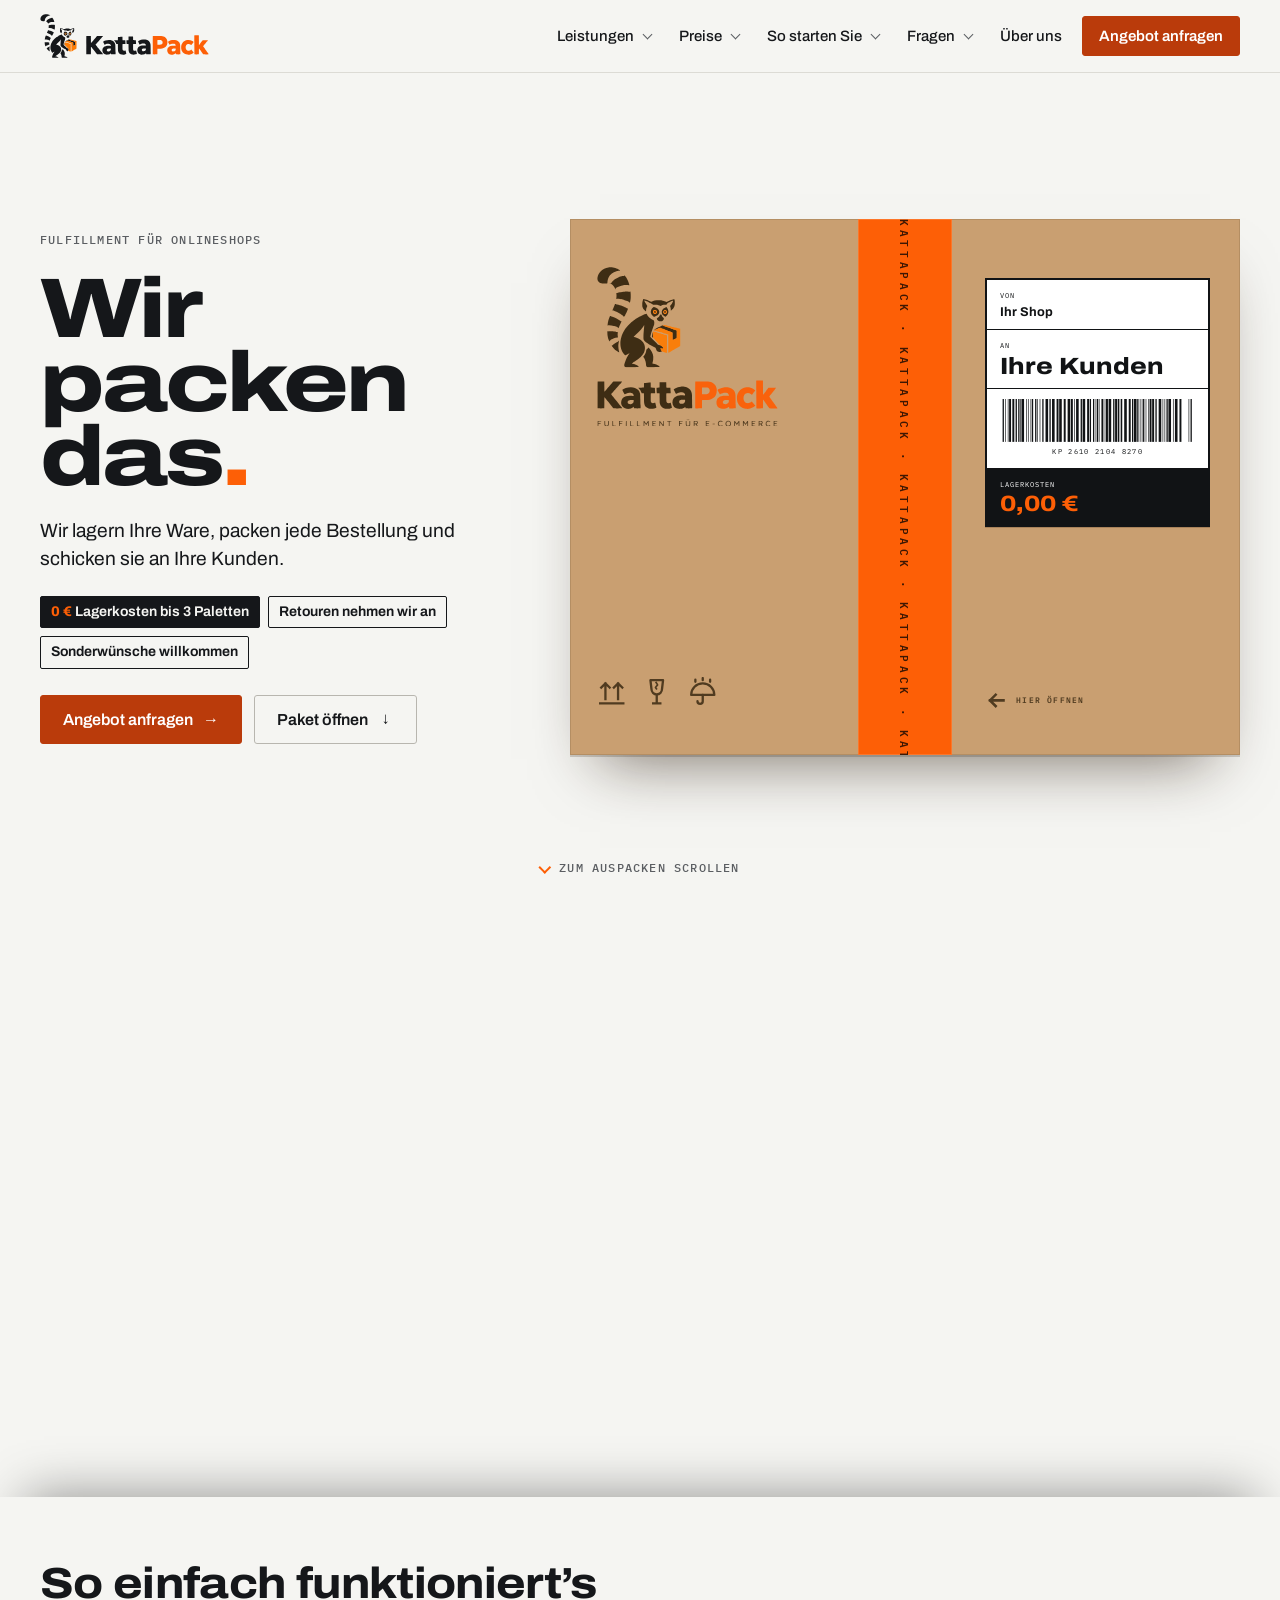
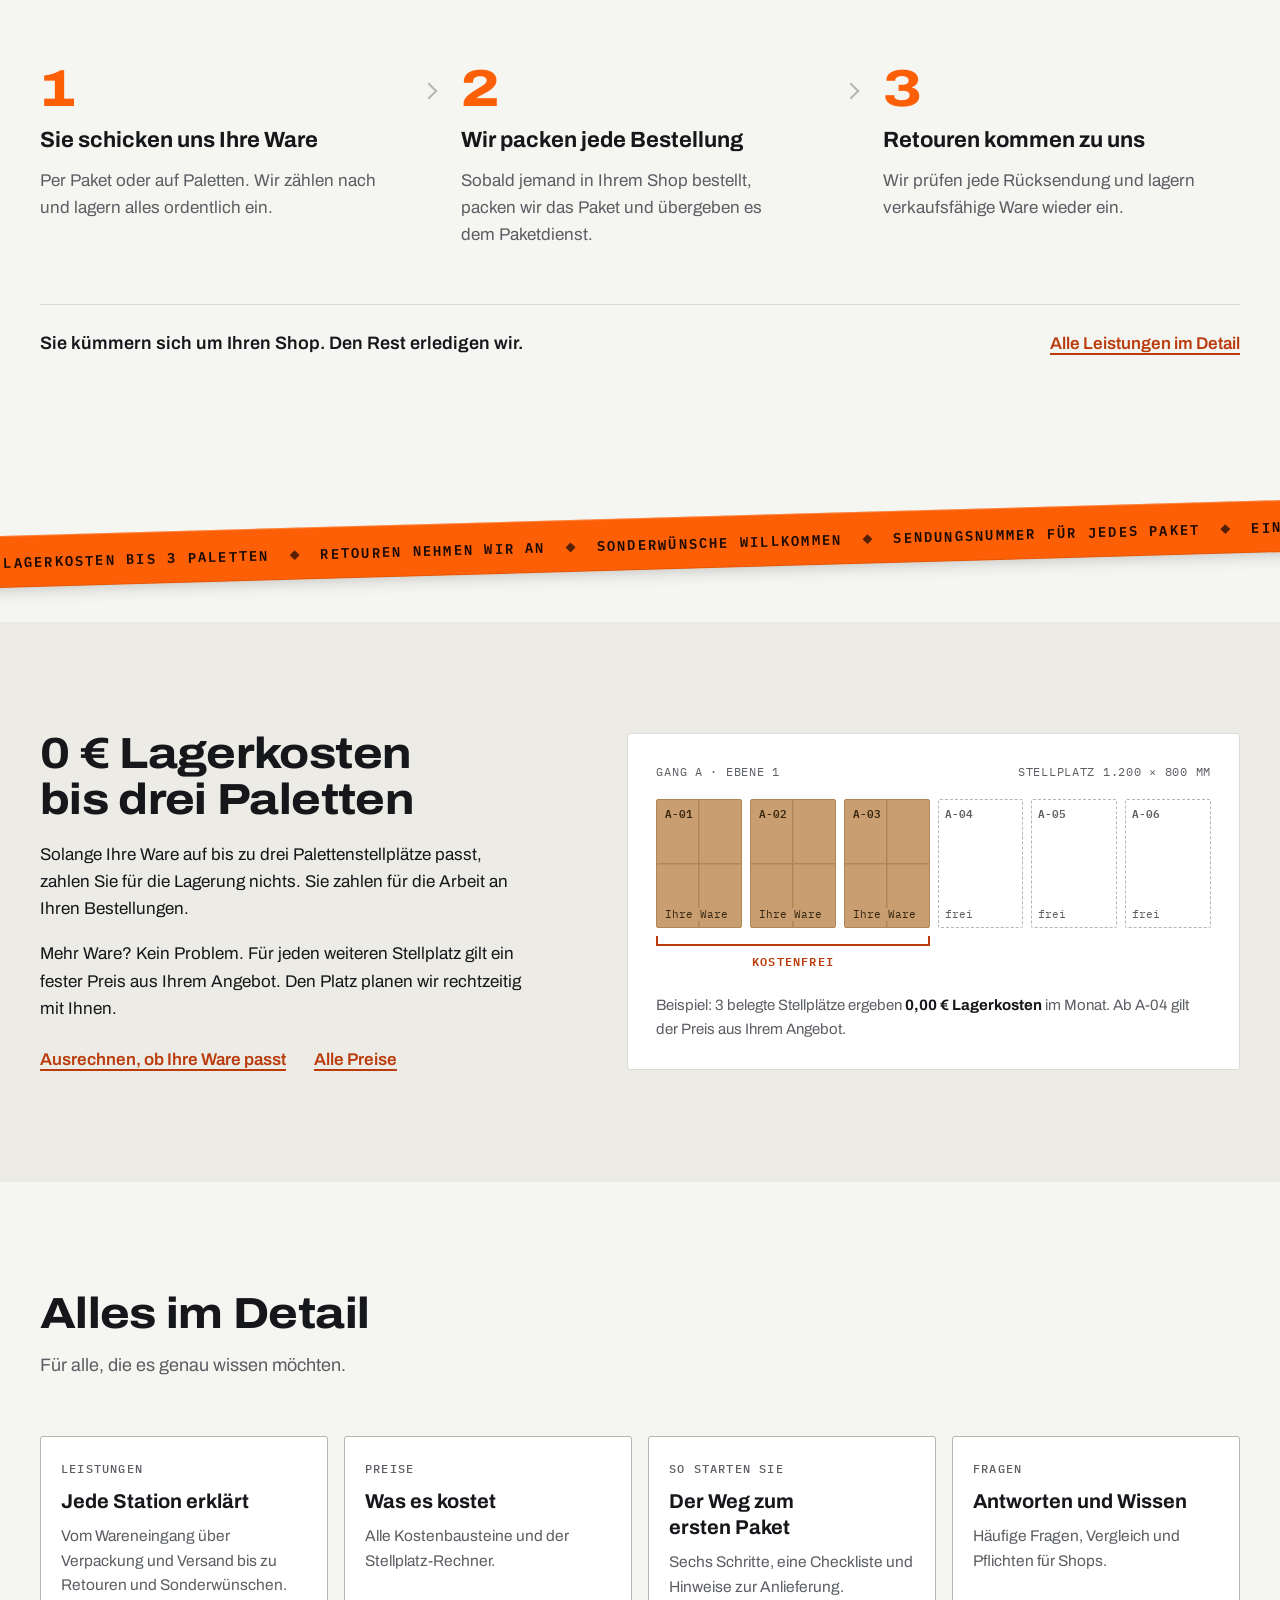
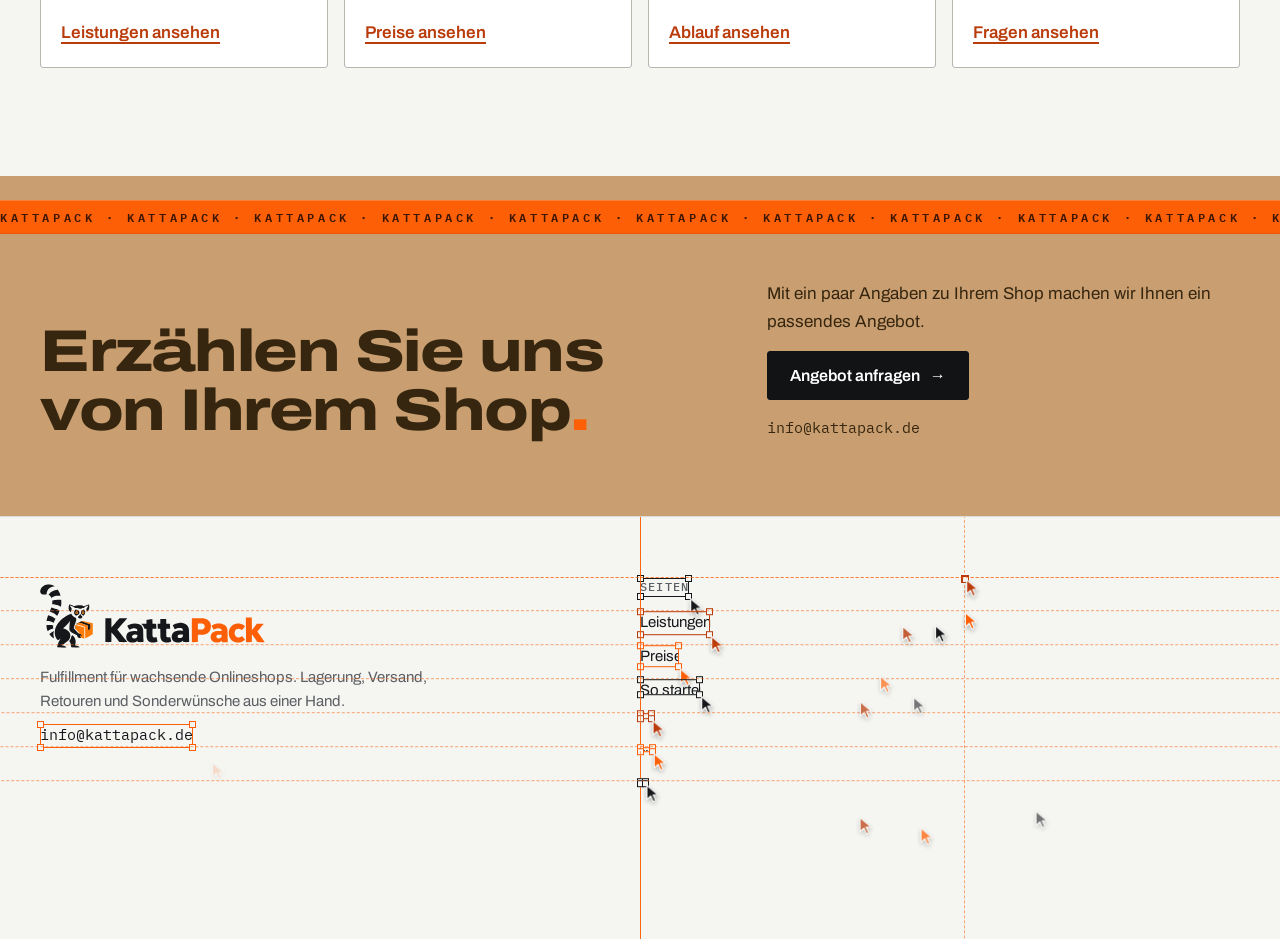
==== commit 0180ce7b: "Footer: Bau startet sofort, wenn ein Element ins Bild kommt (iPhone) Am iPhone begann der Bau erst g" ====
--- a/index.html
+++ b/index.html
@@ -81,6 +81,6 @@
 </div>
 </div></section>
 <section class="cta" aria-labelledby="cta-title"><div class="tape-strip" aria-hidden="true"><span>KattaPack · KattaPack · KattaPack · KattaPack · KattaPack · KattaPack · KattaPack · KattaPack · KattaPack · KattaPack · KattaPack · KattaPack · KattaPack · KattaPack · KattaPack · KattaPack · KattaPack · KattaPack · KattaPack · KattaPack · KattaPack · KattaPack · KattaPack · KattaPack · KattaPack · KattaPack · KattaPack · KattaPack · KattaPack · KattaPack · KattaPack · KattaPack · KattaPack · KattaPack · KattaPack · KattaPack · KattaPack · KattaPack · KattaPack · KattaPack</span></div><div class="wrap cta-inner"><h2 class="cta-title" id="cta-title">Erzählen Sie uns von Ihrem Shop<span class="dot">.</span></h2><div class="cta-side"><p>Mit ein paar Angaben zu Ihrem Shop machen wir Ihnen ein passendes Angebot.</p><a class="btn" href="kontakt.html">Angebot anfragen <span class="arr" aria-hidden="true">→</span></a><span class="mailline">info@kattapack.de</span></div></div></section></main><footer class="site-footer"><div class="wrap"><div class="footer-grid"><div class="footer-col footer-brand"><a class="brand brand-lg" href="index.html" aria-label="KattaPack, zur Startseite"><svg class="lm" viewBox="0 0 550.0 661.0" width="53" height="64" aria-hidden="true" focusable="false"><use href="#kp-mark"/></svg><svg class="lw" viewBox="0 0 858.3 139.3" width="160" height="26" aria-hidden="true" focusable="false"><use href="#kp-word"/></svg></a><p class="muted">Fulfillment für wachsende Onlineshops. Lagerung, Versand, Retouren und Sonderwünsche aus einer Hand.</p><span class="mailline">info@kattapack.de</span></div><nav class="footer-col" aria-label="Seiten"><span class="kicker">Seiten</span><a href="leistungen.html">Leistungen</a><a href="preise.html">Preise</a><a href="ablauf.html">So starten Sie</a><a href="fragen.html">Fragen</a><a href="ueber-uns.html">Über uns</a><a href="kontakt.html">Kontakt</a></nav><nav class="footer-col" aria-label="Direkt zu"><span class="kicker">Direkt zu</span><a href="preise.html#rechner">Stellplatz-Rechner</a><a href="leistungen.html#retouren">Retouren</a><a href="leistungen.html#sonderwuensche">Sonderwünsche</a><a href="ablauf.html#anlieferung">Anlieferung</a><a href="fragen.html#haeufige-fragen">Häufige Fragen</a><a href="fragen.html#pflichten">Pflichten für Shops</a></nav></div><div class="footer-bottom"><span>© <span data-year>2026</span> KattaPack</span><nav aria-label="Rechtliches"><a href="impressum.html">Impressum</a><a href="datenschutz.html">Datenschutz</a><a href="barrierefreiheit.html">Barrierefreiheit</a></nav></div></div></footer></div>
-<script src="site.js?v=df0027674b"></script>
+<script src="site.js?v=989857fb5c"></script>
 </body>
 </html>
